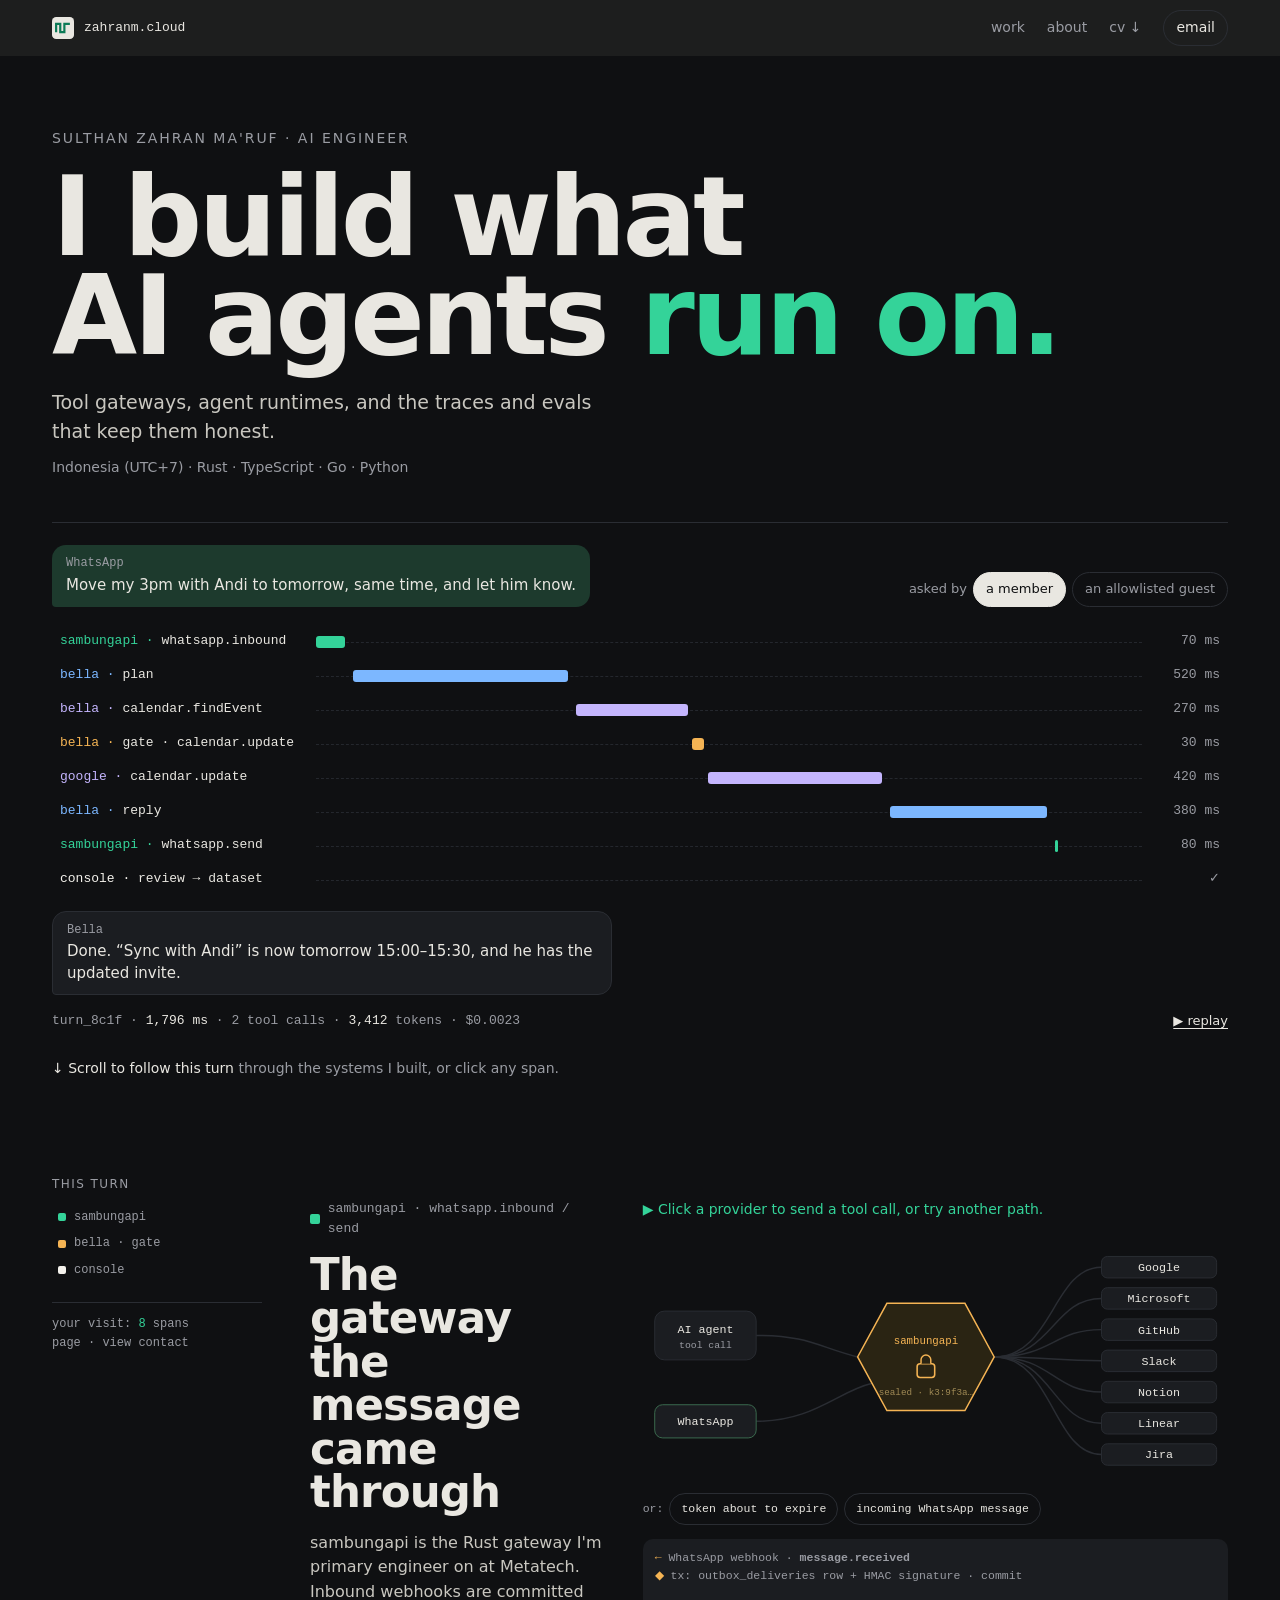
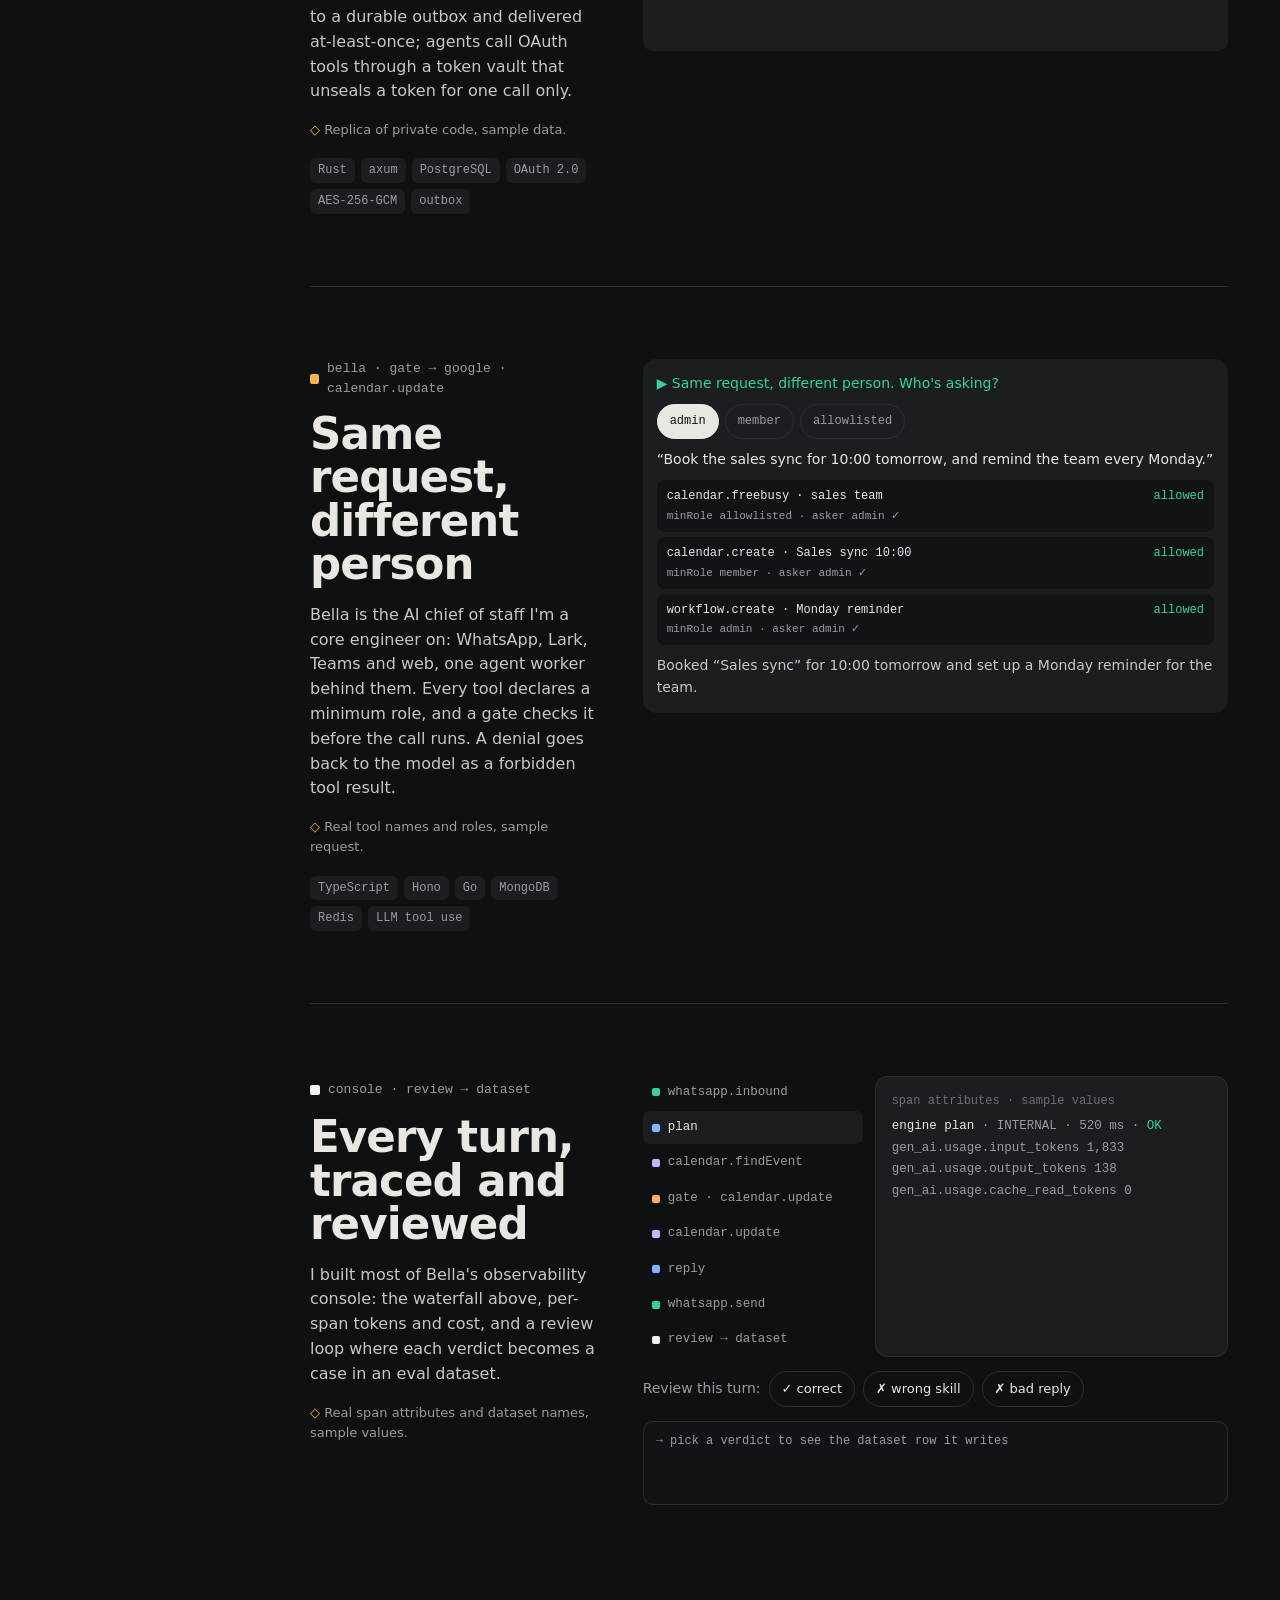
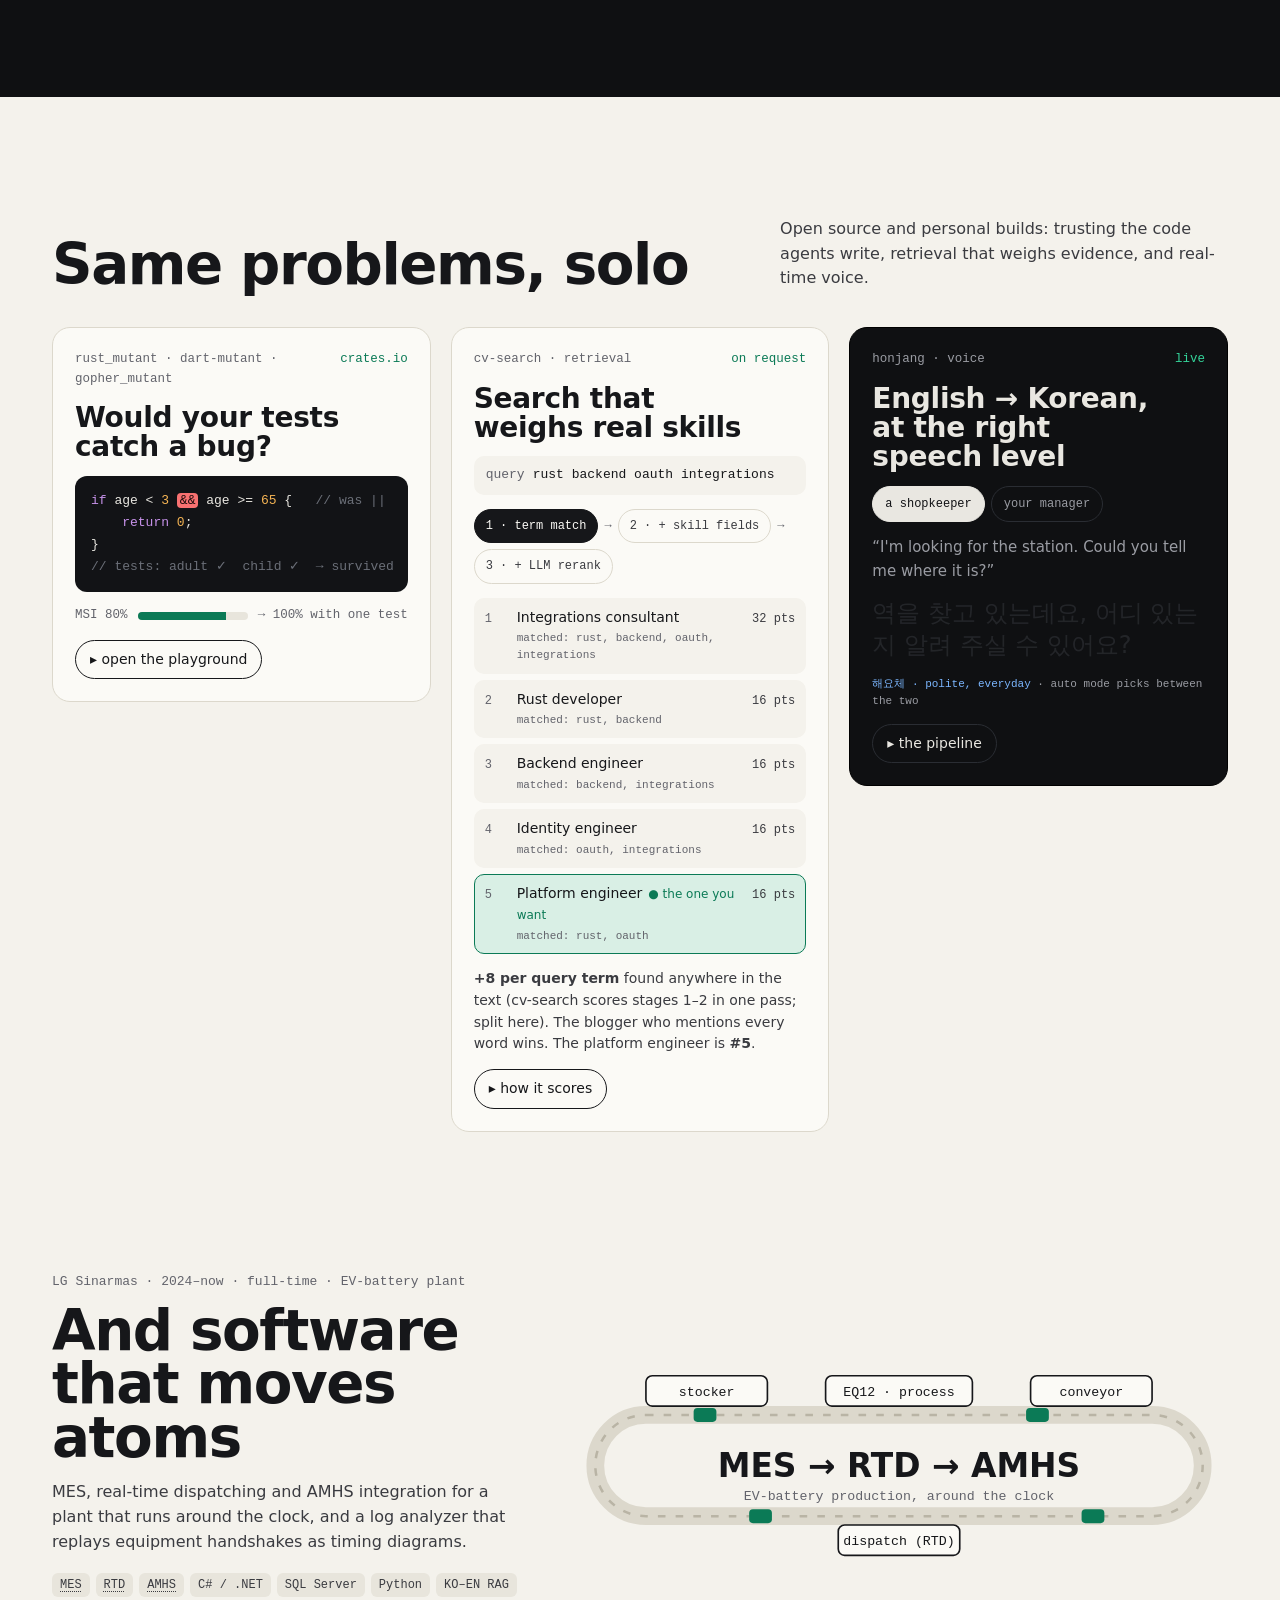
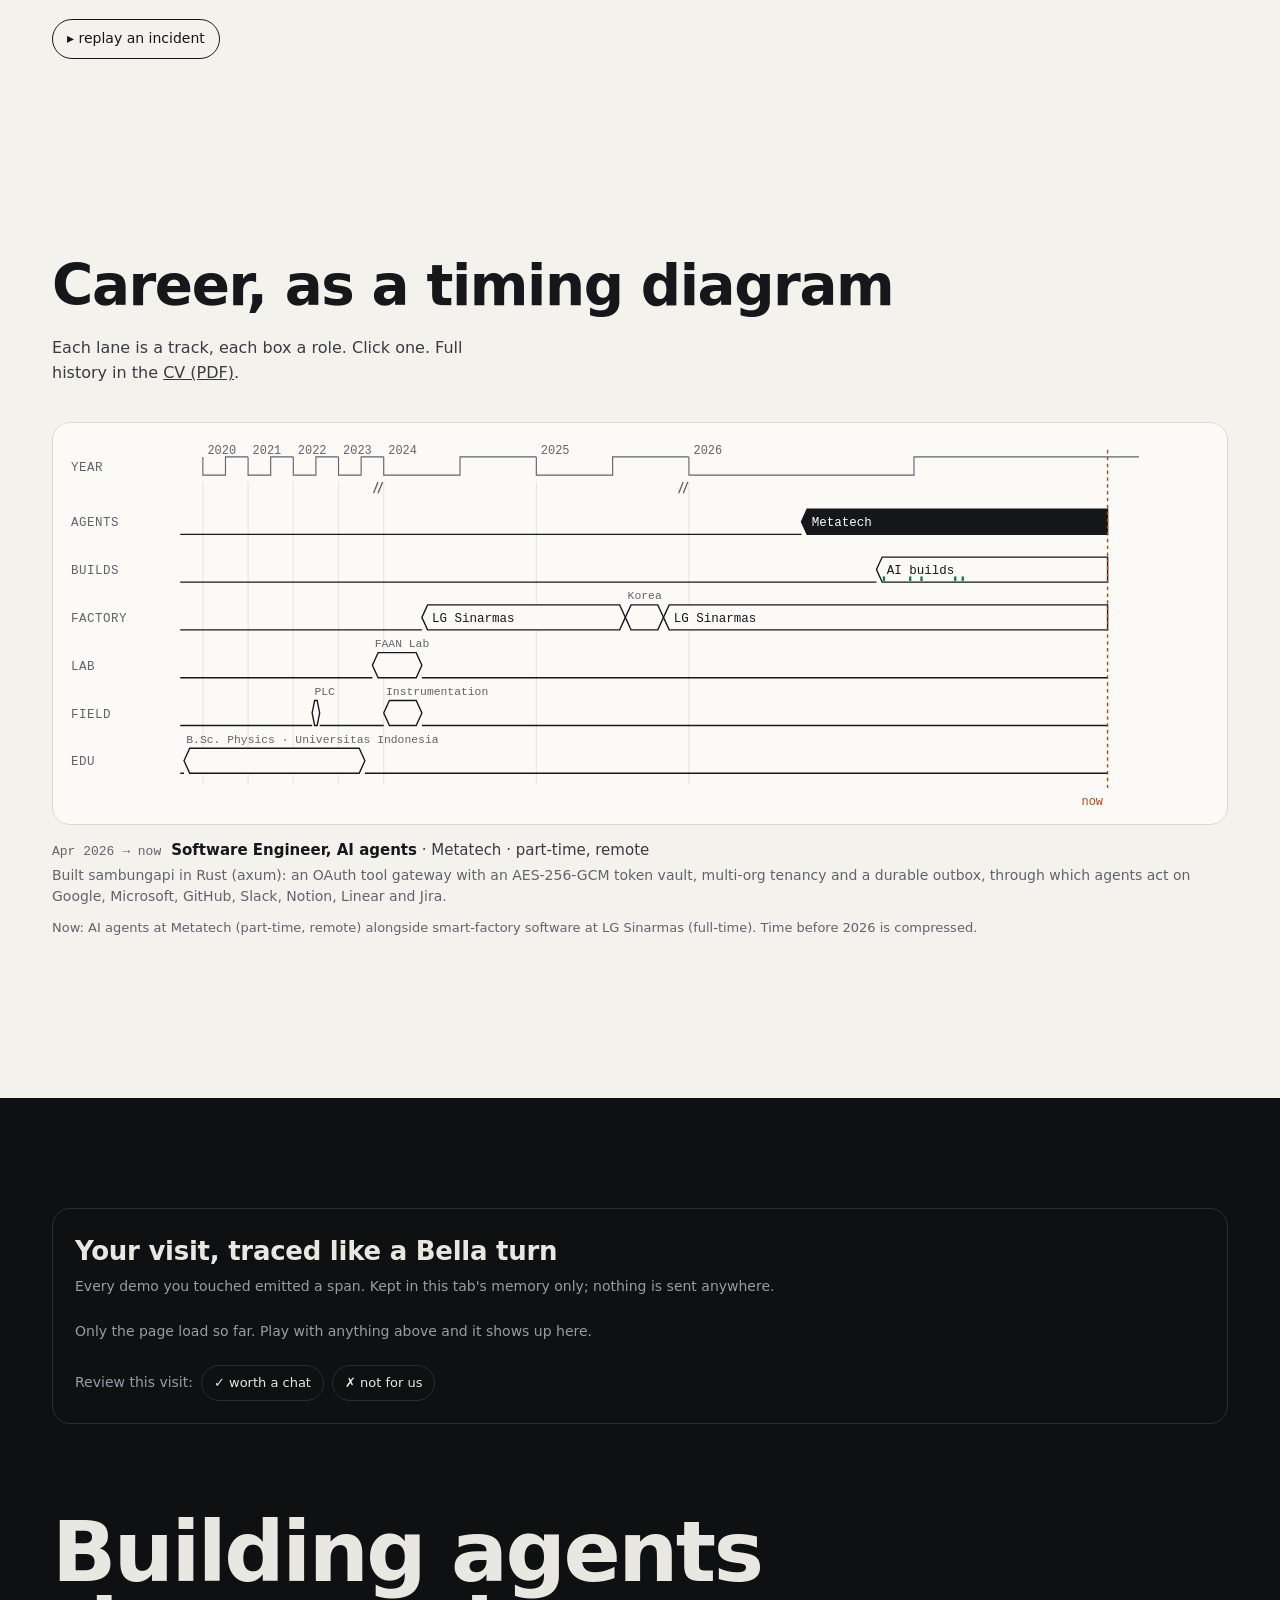
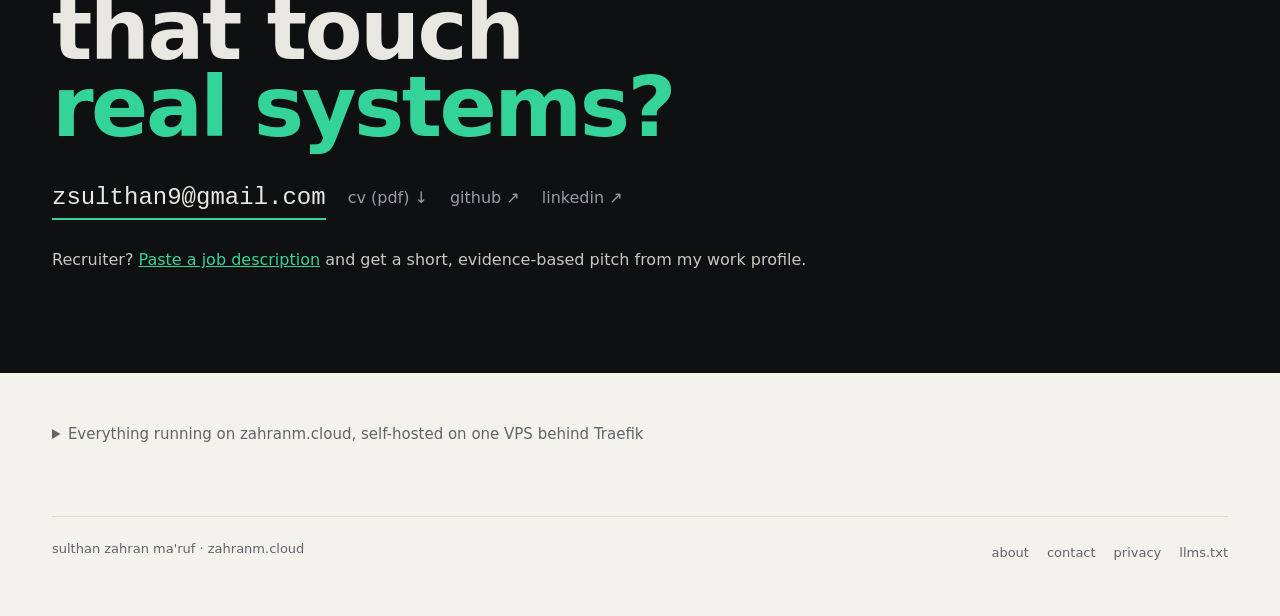
==== hub/index.html @ 92838984 "fix(hub): drop 'before agents' framing; new headline in share metadata The factory band read as a ca" ====
<!DOCTYPE html>
<html lang="en">
<head>
<meta charset="utf-8">
<meta name="viewport" content="width=device-width, initial-scale=1">
<title>Sulthan Zahran Ma'ruf, AI engineer</title>
<meta name="description" content="AI engineer in Indonesia building AI agents and the infrastructure they need in production: tool gateways, observability, and tests for agent-written code.">
<link rel="canonical" href="https://zahranm.cloud/">
<link rel="alternate" type="text/markdown" href="/index.md">
<meta property="og:title" content="Sulthan Zahran Ma'ruf, AI engineer">
<meta property="og:description" content="I build what AI agents run on: tool gateways, agent runtimes, and the traces and evals that keep them honest.">
<meta property="og:type" content="profile">
<meta property="og:image" content="https://zahranm.cloud/og.png">
<meta property="og:image:width" content="1200">
<meta property="og:image:height" content="630">
<meta property="og:image:alt" content="Sulthan Zahran Ma'ruf, AI engineer: I build what AI agents run on.">
<meta name="twitter:card" content="summary_large_image">
<meta name="theme-color" content="#f4f2ec">
<link rel="icon" href="data:image/svg+xml,<svg xmlns='http://www.w3.org/2000/svg' viewBox='0 0 16 16'><rect width='16' height='16' rx='3' fill='%2316171a'/><path d='M3 11V5h3v6h3V5h4' fill='none' stroke='%2334d399' stroke-width='1.6'/></svg>">
<link rel="preload" href="/fonts/ibm-plex-sans-latin-400-normal.woff2" as="font" type="font/woff2" crossorigin>
<link rel="preload" href="/fonts/ibm-plex-sans-condensed-latin-600-normal.woff2" as="font" type="font/woff2" crossorigin>
<link rel="preload" href="/fonts/ibm-plex-mono-latin-400-normal.woff2" as="font" type="font/woff2" crossorigin>
<script type="application/ld+json">
{
  "@context": "https://schema.org",
  "@graph": [
    {
      "@type": "Person",
      "@id": "https://zahranm.cloud/#person",
      "name": "Sulthan Zahran Ma'ruf",
      "url": "https://zahranm.cloud/",
      "jobTitle": "AI engineer",
      "description": "AI engineer building AI agents and the infrastructure they need in production: tool gateways, observability, and tests for agent-written code.",
      "email": "mailto:zsulthan9@gmail.com",
      "knowsAbout": ["AI agents", "LLM infrastructure", "LLM observability", "Tool use", "RAG", "Voice agents", "Mutation testing", "Rust", "Go", "TypeScript", "Python"],
      "alumniOf": {"@type": "CollegeOrUniversity", "name": "Universitas Indonesia"},
      "sameAs": [
        "https://github.com/SulthanZahran1",
        "https://www.linkedin.com/in/sulthan-zahran-ui"
      ],
      "worksFor": [
        {"@type": "Organization", "name": "LG Sinarmas Technology Solutions"},
        {"@type": "Organization", "name": "Metatech"}
      ]
    },
    {
      "@type": "Organization",
      "@id": "https://zahranm.cloud/#organization",
      "name": "Zahranm Cloud",
      "url": "https://zahranm.cloud/",
      "description": "Personal project hub for Sulthan Zahran Ma'ruf.",
      "contactPoint": {
        "@type": "ContactPoint",
        "contactType": "general inquiries",
        "email": "mailto:zsulthan9@gmail.com",
        "url": "https://zahranm.cloud/contact"
      },
      "address": {"@type": "PostalAddress", "addressCountry": "ID"}
    },
    {
      "@type": "WebSite",
      "@id": "https://zahranm.cloud/#website",
      "name": "Zahranm Cloud",
      "url": "https://zahranm.cloud/",
      "publisher": {"@id": "https://zahranm.cloud/#person"}
    }
  ]
}
</script>
<style>
@font-face { font-family: "Plex Sans"; src: url(/fonts/ibm-plex-sans-latin-400-normal.woff2) format("woff2"); font-weight: 400; font-display: swap; }
@font-face { font-family: "Plex Sans"; src: url(/fonts/ibm-plex-sans-latin-500-normal.woff2) format("woff2"); font-weight: 500; font-display: swap; }
@font-face { font-family: "Plex Sans"; src: url(/fonts/ibm-plex-sans-latin-600-normal.woff2) format("woff2"); font-weight: 600; font-display: swap; }
@font-face { font-family: "Plex Cond"; src: url(/fonts/ibm-plex-sans-condensed-latin-600-normal.woff2) format("woff2"); font-weight: 600; font-display: swap; }
@font-face { font-family: "Plex Mono"; src: url(/fonts/ibm-plex-mono-latin-400-normal.woff2) format("woff2"); font-weight: 400; font-display: swap; }
@font-face { font-family: "Plex Mono"; src: url(/fonts/ibm-plex-mono-latin-500-normal.woff2) format("woff2"); font-weight: 500; font-display: swap; }

:root {
  --bg: #f4f2ec; --paper: #fbfaf6; --ink: #16171a; --ink-2: #3a3b40; --muted: #62636b; --line: #dcd8cc; --line-2: #e8e5dc;
  --accent: #0b7a56; --accent-soft: #d9efe5; --signal: #b4480c;
  --night: #0f1012; --c-bg: #121316; --c-panel: #1b1d21; --c-line: #2a2d33; --c-text: #e9e7e1; --c-dim: #9a9ca3;
  --c-green: #34d399; --c-amber: #f5b454; --c-red: #f87171; --c-blue: #7cb7ff; --c-violet: #c4b5fd;
  /* one colour per service, everywhere */
  --s-gw: var(--c-green); --s-llm: var(--c-blue); --s-gate: var(--c-amber); --s-prov: var(--c-violet); --s-human: #f4f2ec; --s-fail: var(--c-red);
  --sans: "Plex Sans", ui-sans-serif, system-ui, -apple-system, "Segoe UI", sans-serif;
  --cond: "Plex Cond", "Plex Sans", ui-sans-serif, system-ui, sans-serif;
  --mono: "Plex Mono", ui-monospace, SFMono-Regular, Menlo, Consolas, monospace;
  --out: cubic-bezier(.16, 1, .3, 1); --inout: cubic-bezier(.65, 0, .35, 1);
  --gutter: 32px; --max: 1240px;
}
* { box-sizing: border-box; margin: 0; padding: 0; }
html { color-scheme: light; scroll-behavior: smooth; scroll-padding-top: 64px; }
body { background: var(--bg); color: var(--ink); font-family: var(--sans); font-size: 17px; line-height: 1.55; -webkit-font-smoothing: antialiased; }
a { color: inherit; }
button { font: inherit; color: inherit; background: none; border: 0; cursor: pointer; }
:focus-visible { outline: 2px solid var(--accent); outline-offset: 3px; border-radius: 3px; }
.dark :focus-visible { outline-color: var(--c-green); }
main { overflow-x: clip; }
.wrap { max-width: var(--max); margin: 0 auto; padding: 0 var(--gutter); }
.skip { position: absolute; left: -999px; top: 8px; background: var(--ink); color: var(--paper); padding: 6px 10px; z-index: 50; }
.skip:focus { left: 8px; }
.sr { position: absolute; width: 1px; height: 1px; overflow: hidden; clip: rect(0 0 0 0); white-space: nowrap; }
abbr[title] { text-decoration: underline dotted; text-underline-offset: 3px; cursor: help; }
.num { font-variant-numeric: tabular-nums; }
.dark { background: var(--night); color: var(--c-text); }

/* ── top bar ── */
.bar { position: sticky; top: 0; z-index: 30; background: rgba(15,16,18,.94); color: var(--c-text); backdrop-filter: blur(10px); -webkit-backdrop-filter: blur(10px); }
.bar .wrap { display: flex; align-items: center; justify-content: space-between; height: 56px; gap: 16px; }
.mark { display: inline-flex; align-items: center; gap: 10px; text-decoration: none; font-family: var(--mono); font-size: 13px; }
.bar nav { display: flex; align-items: center; gap: 22px; font-size: 14px; }
.bar nav a, .bar nav button { color: var(--c-dim); text-decoration: none; padding: 8px 0; transition: color .12s linear; }
.bar nav a:hover, .bar nav button:hover { color: var(--c-text); }
.bar .copy { color: var(--c-text); border: 1px solid var(--c-line); border-radius: 999px; padding: 6px 12px; }
.bar .copy:hover { border-color: var(--c-green); }
.progress { position: absolute; left: 0; bottom: 0; height: 2px; width: 0; background: var(--c-green); transition: background-color .3s; }

/* ── hero: one agent turn ── */
.hero { padding: 72px 0 56px; }
.eyebrow { font-size: 14px; letter-spacing: .14em; text-transform: uppercase; color: var(--c-dim); }
.hero h1 { font-family: var(--cond); font-weight: 600; font-size: clamp(46px, 8.6vw, 124px); line-height: .9; letter-spacing: -.035em; margin-top: 18px; text-wrap: balance; animation: rise .48s var(--out) both; }
.hero h1 em { font-style: normal; color: var(--c-green); }
@keyframes rise { from { opacity: 0; transform: translateY(8px); } }
.hero .sub { margin-top: 22px; font-size: 19px; color: #c9c7c0; max-width: 46ch; }
.hero .facts { margin-top: 10px; font-size: 14px; color: var(--c-dim); }
.turn { margin-top: 44px; border-top: 1px solid var(--c-line); padding-top: 22px; }
.turn-top { display: flex; justify-content: space-between; align-items: flex-end; gap: 16px; flex-wrap: wrap; }
.msg { max-width: 560px; padding: 10px 14px; border-radius: 14px; font-size: 15px; line-height: 1.45; }
.msg .ch { display: block; font-family: var(--mono); font-size: 12px; color: var(--c-dim); margin-bottom: 2px; }
.msg.in { background: #1d3a2d; border-bottom-left-radius: 4px; }
.msg.out { background: var(--c-panel); border: 1px solid var(--c-line); border-bottom-left-radius: 4px; margin-top: 14px; min-height: 66px; opacity: 0; transform: translateY(4px); transition: opacity .3s var(--out), transform .3s var(--out); }
.msg.out.on { opacity: 1; transform: none; }
.asker { display: flex; align-items: center; gap: 6px; font-size: 13px; color: var(--c-dim); }
.asker button { padding: 6px 12px; border-radius: 999px; border: 1px solid var(--c-line); color: var(--c-dim); font-size: 13px; transition: all .12s linear; }
.asker button:hover { color: var(--c-text); border-color: #5a5e67; }
.asker button[aria-pressed="true"] { background: var(--c-text); color: var(--night); border-color: var(--c-text); }
.wf { position: relative; margin-top: 18px; }
.wf-row { display: grid; grid-template-columns: 250px minmax(0, 1fr) 72px; gap: 14px; align-items: center; width: 100%; height: 34px; text-align: left; border-radius: 6px; transition: background .12s linear; }
.wf-row:hover, .wf-row.x { background: rgba(255,255,255,.04); }
.wf-row .lbl { font-family: var(--mono); font-size: 13px; color: var(--c-text); white-space: nowrap; overflow: hidden; text-overflow: ellipsis; padding-left: 8px; }
.wf-row .lbl i { font-style: normal; color: var(--c); }
.wf-row .tr { position: relative; height: 12px; }
.wf-row .tr::before { content: ""; position: absolute; left: 0; right: 0; top: 50%; border-top: 1px dashed #24272d; }
.wf-row .bar { position: absolute; top: 0; height: 12px; border-radius: 3px; background: var(--c); width: 0; }
.wf-row.mark .bar { border-radius: 50%; width: 12px !important; transform: scale(0); transition: transform .24s var(--out); }
.wf-row.mark.on .bar { transform: none; }
.wf-row .ms { font-family: var(--mono); font-size: 13px; color: var(--c-dim); text-align: right; padding-right: 8px; font-variant-numeric: tabular-nums; }
.wf-row.fail .lbl, .wf-row.fail .ms { color: var(--c-red); }
.wf-row.nr { opacity: .35; }
.wf-row.nr .ms::after { content: "not run"; }
.xh { position: absolute; top: 0; bottom: 0; width: 0; border-left: 1px solid rgba(233,231,225,.5); pointer-events: none; opacity: 0; transition: opacity .12s linear; }
.xh span { position: absolute; top: -22px; left: 6px; font-family: var(--mono); font-size: 12px; color: var(--c-text); white-space: nowrap; font-variant-numeric: tabular-nums; }
.xh.on { opacity: 1; }
.turn-foot { margin-top: 16px; display: flex; justify-content: space-between; gap: 12px; flex-wrap: wrap; font-size: 13px; color: var(--c-dim); }
.turn-foot .meta { font-family: var(--mono); font-variant-numeric: tabular-nums; }
.turn-foot .meta b { color: var(--c-text); font-weight: 400; }
.turn-foot button { color: var(--c-text); text-decoration: underline; text-underline-offset: 3px; }
.hint { margin-top: 26px; font-size: 14px; color: var(--c-dim); }
.hint b { color: var(--c-text); font-weight: 500; }

/* ── act I: the turn, span by span ── */
.act1 { padding: 40px 0 120px; }
.act1 .wrap { display: grid; grid-template-columns: 210px minmax(0, 1fr); gap: 48px; align-items: start; }
.minimap { position: sticky; top: 88px; font-family: var(--mono); font-size: 12px; color: var(--c-dim); }
.minimap .mm-h { font-family: var(--sans); font-size: 12px; letter-spacing: .12em; text-transform: uppercase; margin-bottom: 10px; }
.minimap button { display: grid; grid-template-columns: 8px 1fr; gap: 8px; align-items: center; width: 100%; text-align: left; padding: 4px 6px; border-radius: 5px; color: var(--c-dim); transition: color .12s linear, background .12s linear; }
.minimap button i { width: 8px; height: 8px; border-radius: 2px; background: var(--c); opacity: .5; }
.minimap button.on { color: var(--c-text); background: rgba(255,255,255,.05); }
.minimap button.on i { opacity: 1; }
.minimap .mm-visit { margin-top: 18px; padding-top: 12px; border-top: 1px solid var(--c-line); line-height: 1.6; }
.minimap .mm-visit b { color: var(--c-green); font-weight: 400; }
.chap { padding: 72px 0; border-top: 1px solid var(--c-line); display: grid; grid-template-columns: minmax(0, 4fr) minmax(0, 8fr); gap: 40px; }
.chap:first-child { border-top: 0; padding-top: 24px; }
.span-tag { display: inline-flex; align-items: center; gap: 8px; font-family: var(--mono); font-size: 13px; color: var(--c-dim); }
.span-tag i { width: 10px; height: 10px; border-radius: 2px; background: var(--c); }
.chap h2 { font-family: var(--cond); font-weight: 600; font-size: clamp(30px, 3.4vw, 46px); line-height: 1; letter-spacing: -.02em; margin-top: 14px; text-wrap: balance; }
.chap .cap { margin-top: 16px; color: #c9c7c0; font-size: 16px; }
.chap .cap + .cap { margin-top: 10px; }
.replica { margin-top: 16px; font-size: 13px; color: var(--c-dim); }
.replica::before { content: "◇ "; color: var(--c-amber); }
.chips { display: flex; flex-wrap: wrap; gap: 6px; list-style: none; margin-top: 18px; }
.chips li { font-family: var(--mono); font-size: 12px; padding: 3px 8px; border-radius: 6px; background: var(--line-2); color: var(--ink-2); }
.dark .chips li { background: var(--c-panel); color: var(--c-dim); }
.demo { display: grid; gap: 14px; align-content: start; min-width: 0; }
.tlinks { display: flex; flex-wrap: wrap; gap: 6px 18px; font-size: 14px; margin-top: 14px; }
.tlinks a { color: var(--accent); text-decoration: none; padding: 4px 0; }
.dark .tlinks a { color: var(--c-green); }
.tlinks a:hover { text-decoration: underline; text-underline-offset: 4px; }
.try { font-size: 14px; color: var(--accent); }
.dark .try { color: var(--c-green); }
/* console chapter */
.insp { display: grid; grid-template-columns: 220px minmax(0, 1fr); gap: 12px; }
.insp-list { display: grid; gap: 2px; align-content: start; }
.insp-list button { display: grid; grid-template-columns: 8px 1fr; gap: 8px; align-items: center; text-align: left; padding: 7px 9px; border-radius: 7px; font-family: var(--mono); font-size: 12.5px; color: var(--c-dim); transition: background .12s linear, color .12s linear; }
.insp-list button i { width: 8px; height: 8px; border-radius: 2px; background: var(--c); }
.insp-list button:hover { color: var(--c-text); }
.insp-list button[aria-pressed="true"] { background: var(--c-panel); color: var(--c-text); }
.insp-body { background: var(--c-panel); border: 1px solid var(--c-line); border-radius: 12px; padding: 14px 16px; font-family: var(--mono); font-size: 12.5px; line-height: 1.75; color: var(--c-dim); min-height: 188px; }
.insp-body b { color: var(--c-text); font-weight: 500; } .insp-body .ok { color: var(--c-green); } .insp-body .bad { color: var(--c-red); } .insp-body .key { color: var(--c-amber); }
.insp-body .cap2 { display: block; color: #6b6f78; font-size: 12px; margin-bottom: 4px; }
.review { display: flex; flex-wrap: wrap; gap: 8px; align-items: center; font-size: 14px; color: var(--c-dim); }
.review button { padding: 7px 12px; border-radius: 999px; border: 1px solid var(--c-line); color: var(--c-text); font-size: 13px; transition: border-color .12s linear, color .12s linear; }
.review button:hover:not([disabled]) { border-color: var(--c-green); color: var(--c-green); }
.review button[disabled] { opacity: .4; cursor: default; }
.ds-row { margin: 0; background: var(--c-bg); border: 1px solid var(--c-line); border-radius: 10px; padding: 10px 12px; font-family: var(--mono); font-size: 12px; line-height: 1.6; color: var(--c-dim); white-space: pre-wrap; word-break: break-word; min-height: 84px; }
.ds-row:empty { display: none; }
.ds-row b { color: var(--c-text); font-weight: 400; } .ds-row .ok { color: var(--c-green); } .ds-row .bad { color: var(--c-red); }

/* ── act II: same problems, solo ── */
.solo { padding: 120px 0 40px; }
.sec-h { display: flex; justify-content: space-between; align-items: end; gap: 24px; flex-wrap: wrap; margin-bottom: 36px; }
.sec-h h2 { font-family: var(--cond); font-weight: 600; font-size: clamp(34px, 4.4vw, 60px); line-height: .95; letter-spacing: -.025em; text-wrap: balance; }
.sec-h p { color: var(--ink-2); max-width: 44ch; font-size: 16px; }
.peeks { display: grid; grid-template-columns: repeat(3, minmax(0, 1fr)); gap: 20px; align-items: start; }
.peek { background: var(--paper); border: 1px solid var(--line); border-radius: 18px; padding: 22px; display: grid; gap: 14px; min-width: 0; transition: box-shadow .2s var(--out); }
.peek:hover { box-shadow: 0 10px 30px -18px rgba(22,23,26,.35); }
.peek.dark { background: var(--night); color: var(--c-text); border-color: #000; }
.peek .pk-tag { display: flex; justify-content: space-between; gap: 10px; font-family: var(--mono); font-size: 12.5px; color: var(--muted); }
.peek.dark .pk-tag { color: var(--c-dim); }
.peek .pk-tag .st { color: var(--accent); }
.peek.dark .pk-tag .st { color: var(--c-green); }
.peek h3 { font-family: var(--cond); font-weight: 600; font-size: 28px; line-height: 1.05; letter-spacing: -.01em; text-wrap: balance; }
.peek .more { display: none; }
.peek.open { grid-column: 1 / -1; }
.peek.open .more { display: grid; gap: 14px; }
.peek.open .pv-only { display: none; }
.expand { justify-self: start; font-size: 14px; padding: 8px 14px; border-radius: 999px; border: 1px solid var(--ink); transition: background .12s linear, color .12s linear; }
.expand:hover { background: var(--ink); color: var(--paper); }
.peek.dark .expand { border-color: var(--c-line); color: var(--c-text); }
.peek.dark .expand:hover { background: var(--c-text); color: var(--night); }
.mini { background: var(--c-bg); color: var(--c-text); border-radius: 12px; padding: 14px 16px; font-family: var(--mono); font-size: 13px; line-height: 1.7; white-space: pre; overflow-x: auto; }
.mini .bad { background: var(--c-red); color: #1b0b0b; border-radius: 4px; padding: 0 3px; }
.mini .cm { color: #6b6f78; } .mini .kw { color: #c792ea; } .mini .ty { color: var(--c-amber); } .mini .ok { color: var(--c-green); }
.pk-meter { display: flex; align-items: center; gap: 10px; font-family: var(--mono); font-size: 12.5px; color: var(--muted); }
.pk-meter .m { flex: 1; height: 8px; border-radius: 99px; background: var(--line-2); overflow: hidden; }
.pk-meter .m i { display: block; height: 100%; width: 80%; background: var(--accent); }

/* ── act III: atoms ── */
.atoms { padding: 100px 0; }
.atoms .grid { display: grid; grid-template-columns: minmax(0, 5fr) minmax(0, 7fr); gap: 48px; align-items: center; }
.atoms h2 { font-family: var(--cond); font-weight: 600; font-size: clamp(34px, 4.4vw, 60px); line-height: .95; letter-spacing: -.025em; text-wrap: balance; margin-top: 12px; }
.atoms .tag { font-family: var(--mono); font-size: 13px; color: var(--muted); }
.atoms p.cap { margin-top: 16px; color: var(--ink-2); font-size: 16px; }
.atoms .lta-wrap { margin-top: 36px; display: none; }
.atoms.open .lta-wrap { display: block; }
.atoms .expand { margin-top: 22px; }

/* ── career ── */
.career { padding: 100px 0 40px; }
.td-scroll { overflow-x: auto; -webkit-overflow-scrolling: touch; scroll-snap-type: x proximity; background: var(--paper); border: 1px solid var(--line); border-radius: 18px; padding: 18px 18px 8px; }
.td-scroll svg { min-width: 760px; }
.readout { margin-top: 14px; font-size: 15px; color: var(--ink-2); min-height: 52px; }
.readout b { font-weight: 600; color: var(--ink); }
.readout .ro-when { font-family: var(--mono); font-size: 13px; color: var(--muted); margin-right: 10px; }
.readout .ro-line { display: block; color: var(--muted); font-size: 14px; margin-top: 2px; }
.td-hint { margin-top: 10px; font-size: 13px; color: var(--muted); }
.js #roles { display: none; }
.no-js .td-scroll { display: none; }
.role { margin-top: 12px; } .role h3 { font-size: 18px; } .role .when, .role .org { display: block; font-size: 14px; color: var(--muted); }

/* ── contact + your visit ── */
.contact { margin-top: 120px; padding: 110px 0 100px; }
.visit { border: 1px solid var(--c-line); border-radius: 18px; padding: 22px; }
.visit h3 { font-family: var(--cond); font-weight: 600; font-size: 26px; letter-spacing: -.01em; }
.visit .vsub { font-size: 14px; color: var(--c-dim); margin-top: 4px; }
.vt { margin-top: 16px; display: grid; gap: 2px; }
.vt .wf-row { height: 26px; grid-template-columns: 250px minmax(0, 1fr) 72px; cursor: default; }
.vt .wf-row .lbl, .vt .wf-row .ms { font-size: 12px; }
.vt-empty { font-size: 14px; color: var(--c-dim); padding: 8px 0; }
.contact h2 { font-family: var(--cond); font-weight: 600; font-size: clamp(42px, 6.6vw, 92px); line-height: .92; letter-spacing: -.03em; max-width: 14ch; margin-top: 90px; text-wrap: balance; }
.contact h2 em { font-style: normal; color: var(--c-green); }
.cta { margin-top: 30px; display: flex; flex-wrap: wrap; gap: 10px 22px; align-items: center; font-size: 16px; }
.cta .copybig { font-family: var(--mono); font-size: clamp(17px, 2.2vw, 24px); color: var(--c-text); border-bottom: 2px solid var(--c-green); padding: 2px 0; transition: color .12s linear; }
.cta .copybig:hover { color: var(--c-green); }
.cta a { color: var(--c-dim); text-decoration: none; padding: 6px 0; transition: color .12s linear; }
.cta a:hover { color: var(--c-text); }
.recruit { margin-top: 28px; font-size: 16px; color: #c9c7c0; }
.recruit a { color: var(--c-green); }

/* ── index, blog, footer ── */
.idx { padding: 40px 0 0; }
.idx details summary { cursor: pointer; font-size: 15px; color: var(--muted); padding: 10px 0; }
.idx details summary:hover { color: var(--ink); }
.idx-table { list-style: none; border-top: 1px solid var(--ink); margin-top: 8px; }
.idx-table li { display: grid; grid-template-columns: 150px 1fr 110px 60px; gap: 16px; align-items: baseline; padding: 12px 0; border-bottom: 1px solid var(--line); }
.idx-table .nm { font-family: var(--mono); font-size: 14px; font-weight: 500; text-decoration: none; }
.idx-table .nm:hover { color: var(--accent); text-decoration: underline; text-underline-offset: 4px; }
.idx-table .ds { color: var(--ink-2); font-size: 15px; }
.idx-table .status { font-family: var(--mono); font-size: 12px; color: var(--muted); white-space: nowrap; }
.idx-table li > a:last-child { font-size: 13px; color: var(--muted); text-align: right; text-decoration: none; }
.idx-table li > a:last-child:hover { color: var(--accent); text-decoration: underline; }
.idx .more { margin-top: 10px; }
.idx .more summary { font-size: 14px; }
.idx .more .idx-table { border-top-color: var(--line); }
.status::before { content: ""; display: inline-block; width: 7px; height: 7px; border-radius: 50%; margin-right: 7px; background: var(--line); }
.status.live::before { background: var(--accent); box-shadow: 0 0 0 3px var(--accent-soft); }
.status.gated::before { background: #c9a227; }
#teaser { display: none; padding-top: 40px; }
#teaser.show { display: block; }
.minihead { font-size: 13px; letter-spacing: .12em; text-transform: uppercase; color: var(--muted); padding-bottom: 12px; border-bottom: 1px solid var(--line); font-weight: 400; }
.posts { list-style: none; }
.posts a { display: block; padding: 12px 0; border-bottom: 1px solid var(--line-2); text-decoration: none; }
.posts a:hover { color: var(--accent); }
footer { margin-top: 60px; padding: 22px 0 48px; border-top: 1px solid var(--line); color: var(--muted); font-size: 13px; display: flex; justify-content: space-between; gap: 12px; flex-wrap: wrap; }
.footer-links { display: flex; flex-wrap: wrap; gap: 18px; }
.footer-links a { color: var(--muted); text-decoration: none; padding: 4px 0; }
.footer-links a:hover { color: var(--accent); }

/* ── demo modules (lifted from the previous page) ── */
/* gateway diagram */
.gw svg { width: 100%; height: auto; display: block; }
.gw .wire { fill: none; stroke: var(--c-line); stroke-width: 1.5; }
.gw .wire.hot { stroke: var(--c-amber); }
.gw .node rect, .gw .node circle { fill: var(--c-panel); stroke: var(--c-line); }
.gw .node text { fill: var(--c-text); font-family: var(--mono); font-size: 12px; }
.gw .prov { cursor: pointer; }
.gw .prov:hover rect, .gw .prov.hot rect { stroke: var(--c-green); }
.gw .prov:focus { outline: none; }
.gw .prov:focus-visible rect { stroke: var(--c-green); stroke-width: 2; }
.gw .hub path { fill: #2a2413; stroke: var(--c-amber); stroke-width: 1.5; }
.gw .hub text { fill: var(--c-amber); font-family: var(--mono); font-size: 11px; }
.gw .hub text.tok { font-size: 9.5px; fill: #a08a55; }
.gw .hub text.tok.open { fill: var(--c-green); }
.gw .packet { fill: var(--c-green); filter: drop-shadow(0 0 6px var(--c-green)); }
.gw .lock { fill: none; stroke: var(--c-amber); stroke-width: 1.6; transition: stroke .2s; }
.gw .lock.open { stroke: var(--c-green); }
.gw-log { font-family: var(--mono); font-size: 11.5px; color: var(--c-dim); background: var(--c-panel); border-radius: 10px; padding: 10px 12px; min-height: 104px; line-height: 1.6; }
.gw-log .bad { color: var(--c-red); }
.gw-act { display: flex; flex-wrap: wrap; align-items: center; gap: 6px; font-family: var(--mono); font-size: 11.5px; color: var(--c-dim); }
.gw-act button { padding: 6px 11px; border-radius: 999px; border: 1px solid var(--c-line); color: var(--c-text); font-size: 11.5px; font-family: var(--mono); }
.gw-act button:hover { border-color: var(--c-green); color: var(--c-green); }
.gw .wa rect { stroke: #3b6b4f; }
.gw .packet.bad { fill: var(--c-red); filter: drop-shadow(0 0 6px var(--c-red)); }
.gw-log .ok { color: var(--c-green); } .gw-log .key { color: var(--c-amber); }

/* mutation playground */
.mut { display: grid; grid-template-columns: minmax(0, 1.05fr) minmax(0, .95fr); gap: 14px; }
.code { background: var(--c-bg); color: var(--c-text); border-radius: 12px; padding: 14px 16px; font-family: var(--mono); font-size: 13px; line-height: 1.7; overflow-x: auto; white-space: pre; }
.code .kw { color: #c792ea; } .code .fn { color: var(--c-blue); } .code .ty { color: var(--c-amber); } .code .cm { color: #6b6f78; }
.code .mt { border-radius: 4px; padding: 1px 2px; transition: background .2s, color .2s; }
.code .mt.mutated { background: var(--c-red); color: #1b0b0b; }
.code .mt.equiv { background: var(--c-amber); color: #1b1405; }
.code .added { background: rgba(52,211,153,.12); display: inline-block; width: 100%; animation: fadein .4s; }
@keyframes fadein { from { opacity: 0; } }
.code .tb { font-size: 11px; padding: 1px 6px; border-radius: 4px; }
.code .tb.pass { color: var(--c-green); background: rgba(52,211,153,.12); }
.code .tb.fail { color: #1b0b0b; background: var(--c-red); }
.m-rec { background: var(--c-bg); color: var(--c-dim); border-radius: 10px; padding: 10px 12px; font-family: var(--mono); font-size: 11px; line-height: 1.55; white-space: pre; overflow-x: auto; height: 172px; margin: 0; }
.m-rec .k { color: #8e939c; } .m-rec .v { color: var(--c-text); } .m-rec .s-killed { color: var(--c-green); } .m-rec .s-survived { color: var(--c-red); } .m-rec .s-equivalent { color: var(--c-amber); }
.m-cap { font-family: var(--mono); font-size: 11px; color: var(--muted); margin-bottom: -6px; }
.m-note { font-family: var(--mono); font-size: 11px; color: var(--muted); }
.mutants button.equivalent .st { color: #a16207; }
.verdict .ir { display: block; margin-top: 8px; background: var(--c-bg); color: var(--c-dim); border-radius: 8px; padding: 8px 10px; font-family: var(--mono); font-size: 11.5px; line-height: 1.6; white-space: pre; overflow-x: auto; }
.verdict .ir b { color: var(--c-text); font-weight: 400; }
.mutants { display: grid; grid-template-columns: repeat(2, minmax(0, 1fr)); gap: 8px; }
.mutants button { text-align: left; border: 1px solid var(--line); border-radius: 10px; padding: 9px 10px; font-family: var(--mono); font-size: 12px; background: var(--paper); transition: border-color .15s; }
.mutants button:hover { border-color: var(--ink); }
.mutants button[aria-pressed="true"] { border-color: var(--ink); box-shadow: inset 0 0 0 1px var(--ink); }
.mutants button .st { display: block; margin-top: 3px; font-size: 11px; color: var(--muted); }
.mutants button.killed .st { color: var(--accent); } .mutants button.survived .st { color: #b91c1c; }
.mut-ctl { display: flex; flex-wrap: wrap; gap: 8px; align-items: center; }
.mut-ctl button { font-family: var(--mono); font-size: 12.5px; padding: 9px 13px; border-radius: 999px; border: 1px solid var(--ink); }
.mut-ctl button.primary { background: var(--ink); color: var(--paper); }
.mut-ctl button[disabled] { opacity: .4; cursor: default; }
.score { display: flex; align-items: center; gap: 10px; font-family: var(--mono); font-size: 12px; color: var(--muted); }
.meter { flex: 1; height: 8px; border-radius: 99px; background: var(--line-2); overflow: hidden; min-width: 80px; }
.meter i { display: block; height: 100%; width: 0; background: var(--accent); transition: width .5s cubic-bezier(.2,.8,.2,1); }
.verdict { font-size: 14px; min-height: 64px; color: var(--ink-2); }
.verdict b { font-weight: 600; }

/* honjang */
.listeners { display: flex; flex-wrap: wrap; gap: 6px; }
.listeners button { padding: 8px 12px; border-radius: 999px; border: 1px solid var(--c-line); color: var(--c-dim); font-family: var(--mono); font-size: 12px; }
.listeners button[aria-pressed="true"] { background: var(--c-text); color: var(--c-bg); border-color: var(--c-text); }
.hj-say { font-family: var(--sans); font-size: 15px; color: var(--c-dim); }
.hj-ko { font-size: 24px; line-height: 1.35; font-family: "Apple SD Gothic Neo", "Noto Sans KR", "Malgun Gothic", var(--sans); }
.hj-ko .ck { transition: color .3s, background .3s; border-radius: 4px; color: #4a4d55; }
.hj-ko .ck.on { color: var(--c-text); }
.hj-ko .ck.end.on { color: var(--c-text); text-decoration-color: var(--c-blue); text-decoration: underline; text-decoration-thickness: 2px; text-underline-offset: 6px; }
.hj-ko .ck.speaking { background: rgba(52,211,153,.18); color: var(--c-green); }
.hj-level { font-family: var(--mono); font-size: 11px; color: var(--c-blue); }
.hj-level small { color: var(--c-dim); font-size: 11px; }
.hj-ko .ck { opacity: .35; } .hj-ko .ck.on, .hj-ko .ck.speaking { opacity: 1; }
.lanes { display: grid; gap: 6px; font-family: var(--mono); font-size: 11px; color: var(--c-dim); }
.lane { display: grid; grid-template-columns: 48px 1fr; gap: 8px; align-items: center; }
.lane .tr { position: relative; height: 12px; background: var(--c-panel); border-radius: 4px; overflow: hidden; }
.lane .seg { position: absolute; top: 0; bottom: 0; border-radius: 4px; width: 0; }
.lane .seg.you { background: #6b6f78; } .lane .seg.sil { background: repeating-linear-gradient(90deg, rgba(245,180,84,.55) 0 4px, transparent 4px 7px); } .lane .seg.llm { background: var(--c-blue); } .lane .seg.tts { background: var(--c-green); } .lane .seg.tts2 { background: #2aa87b; }
.lanes { position: relative; }
.lanes .vline { position: absolute; top: 0; height: 76px; left: calc(56px + (100% - 56px) * .72); width: 0; border-left: 1px dashed var(--c-amber); opacity: 0; transition: opacity .3s; }
.lanes .vline.on { opacity: 1; }
.lanes .axis { display: grid; grid-template-columns: 48px 1fr; gap: 8px; }
.lanes .axis span:last-child { position: relative; display: block; height: 14px; color: #6b6f78; }
.lanes .axis i { font-style: normal; position: absolute; transform: translateX(-50%); white-space: nowrap; }
.lanes .axis i:nth-child(1) { left: 35%; } .lanes .axis i:nth-child(2) { left: 72%; color: var(--c-amber); }
.lanes .mark300 { margin-left: 56px; padding-bottom: 4px; }
.lanes .mark300 span { display: block; color: var(--c-amber); opacity: 0; transition: opacity .3s; line-height: 1.5; }
.lanes .mark300 span.on { opacity: 1; }
.play { align-self: start; font-family: var(--mono); font-size: 12.5px; padding: 8px 13px; border-radius: 999px; border: 1px solid var(--c-line); color: var(--c-text); }
.play:hover { border-color: var(--c-green); color: var(--c-green); }

/* factory line */
.line svg { width: 100%; height: auto; display: block; }
.line .track { fill: none; stroke: var(--line); stroke-width: 14; stroke-linecap: round; stroke-linejoin: round; }
.line .belt { fill: none; stroke: #b9b4a5; stroke-width: 2; stroke-dasharray: 6 8; animation: belt 1.2s linear infinite; }
@keyframes belt { to { stroke-dashoffset: -28; } }
.line .st rect { fill: var(--paper); stroke: var(--ink); stroke-width: 1.3; }
.line .st text { font-family: var(--mono); font-size: 10.5px; fill: var(--ink); }
.line .st rect { transition: fill .3s, stroke .3s; }
.line .st.alarm rect { fill: #fbe6d6; stroke: var(--signal); stroke-width: 2; }
.line .st.alarm text { fill: var(--signal); font-weight: 500; }
.line.halt .belt { animation-play-state: paused; }
.line-grid { display: grid; grid-template-columns: minmax(0, 5fr) minmax(0, 7fr); gap: 26px; align-items: start; }
.line-grid > div { display: flex; flex-direction: column; gap: 16px; min-width: 0; }
.lta { display: grid; gap: 10px; }
.lta-grid { display: grid; grid-template-columns: minmax(0, 1fr) minmax(0, 1.1fr); gap: 10px; align-items: stretch; }
.lta-log { background: var(--c-bg); color: #6f737b; border-radius: 10px; padding: 10px; font-family: var(--mono); font-size: 10.5px; line-height: 1.75; overflow-x: auto; white-space: pre; margin: 0; }
.lta-log .on { color: var(--c-text); }
.lta-log .bad { color: var(--c-amber); }
.lta-svg { width: 100%; height: auto; background: var(--paper); border: 1px solid var(--line); border-radius: 10px; }
.lta-svg .lbl { font-family: var(--mono); font-size: 9.5px; fill: var(--muted); }
.lta-svg .ghost { fill: none; stroke: var(--line); stroke-width: 1.3; }
.lta-svg .sig { fill: none; stroke: var(--ink); stroke-width: 1.3; }
.lta-svg .stuck { fill: rgba(245,180,84,.3); stroke: var(--signal); stroke-width: 1; }
.lta-svg .brk { stroke: var(--muted); stroke-width: 1; }
.lta-ctl { display: flex; flex-wrap: wrap; align-items: center; gap: 10px; }
.play2 { font-family: var(--mono); font-size: 12.5px; padding: 8px 13px; border-radius: 999px; border: 1px solid var(--ink); background: var(--ink); color: var(--paper); }
.lta-out { font-family: var(--mono); font-size: 12px; color: var(--signal); }
.line .agv { fill: var(--accent); }
.line .fx-big { font-family: var(--cond); font-weight: 600; font-size: 26px; fill: var(--ink); }
.line .fx-small { font-family: var(--mono); font-size: 10.5px; fill: var(--muted); }
.line .agv.b { fill: var(--accent); }

/* retrieval */
.rag-q { font-family: var(--mono); font-size: 13px; background: var(--bg); border-radius: 10px; padding: 9px 12px; }
.rag-q span { color: var(--muted); margin-right: 8px; }
.rag-pick { display: flex; flex-wrap: wrap; align-items: center; gap: 6px; font-family: var(--mono); font-size: 12px; color: var(--muted); }
.rag-pick button { padding: 7px 11px; border-radius: 999px; border: 1px solid var(--line); color: var(--ink-2); transition: all .15s; }
.rag-pick button:hover { border-color: var(--ink); }
.rag-pick button.done { border-color: var(--ink); }
.rag-pick button[aria-pressed="true"] { background: var(--ink); color: var(--paper); border-color: var(--ink); }
.rag-list { list-style: none; display: grid; gap: 6px; }
.rag-list li { display: grid; grid-template-columns: 22px minmax(0, 1fr) auto; gap: 2px 10px; align-items: baseline; padding: 8px 10px; border-radius: 10px; background: var(--bg); border: 1px solid transparent; }
.rag-list li.want { border-color: var(--accent); background: var(--accent-soft); }
.rag-list .rk { font-family: var(--mono); font-size: 12px; color: var(--muted); }
.rag-list .nm { font-size: 14px; font-weight: 500; }
.rag-list .nm i { font-style: normal; color: var(--accent); margin-left: 6px; font-size: 12px; }
.rag-list .sc { font-family: var(--mono); font-size: 12px; color: var(--ink-2); text-align: right; }
.rag-list small { grid-column: 2 / -1; font-family: var(--mono); font-size: 11px; color: var(--muted); }
.rag-note { font-size: 14px; color: var(--ink-2); min-height: 42px; }
.rag-note code { font-family: var(--mono); font-size: 12.5px; background: var(--bg); padding: 1px 5px; border-radius: 4px; }

/* bella tile */
.perm { display: grid; gap: 10px; background: var(--c-panel); border-radius: 14px; padding: 14px; }
.roles-pick { display: flex; gap: 6px; }
.roles-pick button { padding: 7px 12px; border-radius: 999px; border: 1px solid var(--c-line); color: var(--c-dim); font-family: var(--mono); font-size: 12px; }
.roles-pick button[aria-pressed="true"] { background: var(--c-text); color: var(--c-bg); border-color: var(--c-text); }
.perm-ask { font-size: 14px; color: var(--c-text); }
.perm-steps { list-style: none; display: grid; gap: 5px; font-family: var(--mono); font-size: 12px; }
.perm-steps li { display: grid; grid-template-columns: 1fr auto; gap: 2px 10px; padding: 7px 10px; border-radius: 8px; background: var(--c-bg); opacity: 0; transform: translateY(3px); transition: opacity .25s, transform .25s; }
.perm-steps li.on { opacity: 1; transform: none; }
.perm-steps .ok { color: var(--c-green); } .perm-steps .no { color: var(--c-red); }
.perm-steps small { grid-column: 1 / -1; font-size: 11px; color: var(--c-dim); }
.perm-steps li.x small { color: #d99a9a; }
.perm-reply { font-size: 14px; color: #c9c7c0; min-height: 42px; }
.perm-res { margin: 0; background: var(--c-bg); border-radius: 8px; padding: 8px 10px; font-family: var(--mono); font-size: 10.5px; line-height: 1.55; color: var(--c-dim); white-space: pre-wrap; word-break: break-word; }
.perm-res b { color: var(--c-red); font-weight: 400; }
.perm-res:empty { display: none; }

#timeline { display: block; width: 100%; height: auto; font-family: var(--mono); }
#timeline .lane-label { font-size: 11px; fill: var(--muted); letter-spacing: .04em; }
#timeline .base { stroke: var(--ink); stroke-width: 1.2; fill: none; }
#timeline .span { cursor: pointer; }
#timeline .span:focus { outline: none; }
#timeline .bus { fill: var(--paper); stroke: var(--ink); stroke-width: 1.2; transition: fill .15s; }
#timeline .bus.hot { fill: var(--accent-soft); stroke: var(--accent); }
#timeline .bus.warm { fill: #fbe6d6; stroke: var(--signal); }
#timeline .span:hover .bus { fill: #ece9df; stroke-width: 2; }
#timeline .span:focus-visible .bus { stroke: var(--accent); stroke-width: 2.5; stroke-dasharray: 5 3; }
#timeline .tick { stroke: var(--accent); stroke-width: 2; }
#timeline .span.sel .tick { stroke: var(--c-green); }
#timeline .span.sel .bus { fill: var(--ink); }
#timeline .span.sel .bus-text { fill: var(--paper); }
#timeline .bus-text { font-size: 11px; fill: var(--ink); pointer-events: none; }
#timeline .bus-text.above { font-size: 10px; fill: var(--muted); }
#timeline .span.sel .bus-text.above { fill: var(--ink); font-weight: 500; }
#timeline .clk { stroke: var(--muted); stroke-width: 1; fill: none; }
#timeline .year { font-size: 10.5px; fill: var(--muted); }
#timeline .gridline { stroke: var(--line-2); stroke-width: 1; }
#timeline .brk { stroke: var(--muted); stroke-width: 1.2; }
#timeline .now { stroke: var(--signal); stroke-width: 1.2; stroke-dasharray: 3 3; }
#timeline .now-text { font-size: 10.5px; fill: var(--signal); }

.lta-svg .lbl { font-size: 9.5px; }
.halt .belt { animation-play-state: paused; }
.atoms.line svg#fx-svg { width: 100%; height: auto; }
.gw-log { min-height: 112px; }

/* ── responsive ── */
@media (max-width: 1100px) {
  .act1 .wrap { grid-template-columns: minmax(0, 1fr); }
  .minimap { display: none; }
}
@media (max-width: 980px) {
  .chap { grid-template-columns: minmax(0, 1fr); gap: 22px; padding: 56px 0; }
  .peeks { grid-template-columns: minmax(0, 1fr); }
  .atoms .grid { grid-template-columns: minmax(0, 1fr); gap: 24px; }
  .idx-table li { grid-template-columns: 1fr auto; gap: 3px 12px; }
  .idx-table .ds { grid-column: 1 / -1; grid-row: 2; font-size: 14px; }
  .idx-table .status { grid-row: 3; }
  .idx-table li > a:last-child { grid-row: 1; grid-column: 2; }
  .insp { grid-template-columns: minmax(0, 1fr); }
  .insp-list { grid-template-columns: repeat(2, minmax(0, 1fr)); }
}
@media (max-width: 640px) {
  :root { --gutter: 16px; }
  body { font-size: 16px; }
  .bar nav { gap: 14px; font-size: 13px; }
  .bar nav .opt { display: none; }
  .hero { padding: 40px 0 40px; }
  .hero .sub { font-size: 17px; margin-top: 16px; }
  .turn { margin-top: 28px; padding-top: 16px; }
  .msg { font-size: 14px; }
  .wf-row { grid-template-columns: 150px minmax(0, 1fr) 46px; gap: 8px; height: 30px; }
  .wf-row .lbl { font-size: 12px; padding-left: 4px; }
  .wf-row .lbl .svc { display: none; }
  .wf-row .ms { font-size: 12px; padding-right: 4px; }
  .vt .wf-row { grid-template-columns: 132px minmax(0, 1fr) 50px; }
  .act1 { padding-bottom: 72px; }
  .chap { padding: 48px 0; }
  .solo { padding-top: 84px; }
  .peek { padding: 18px; border-radius: 16px; }
  .peek h3 { font-size: 24px; }
  .atoms, .career { padding: 72px 0 24px; }
  .contact { margin-top: 84px; padding: 72px 0; }
  .contact h2 { margin-top: 64px; }
  .insp-list { grid-template-columns: minmax(0, 1fr); }
  .code { font-size: 12px; padding: 12px; }
  .code .tb .w, .code .cmx { display: none; }
  .t-top { flex-direction: column-reverse; align-items: flex-start; gap: 10px; }
}
@media (max-width: 380px) {
  .bar nav a[href="/about"] { display: none; }
  .hj-ko { font-size: 20px; }
}
@media (prefers-reduced-motion: reduce) {
  html { scroll-behavior: auto; }
  *, *::before, *::after { transition: none !important; animation: none !important; }
}
</style>
</head>
<body class="no-js">
<script>document.body.className = "js";</script>
<a class="skip" href="#main">Skip to content</a>

<header class="bar" id="bar">
  <div class="wrap">
    <a class="mark" href="/" aria-label="Sulthan Zahran Ma'ruf, home">
      <svg width="22" height="22" viewBox="0 0 16 16" aria-hidden="true"><rect width="16" height="16" rx="3" fill="#e9e7e1"/><path d="M3 11V5h3v6h3V5h4" fill="none" stroke="#0b7a56" stroke-width="1.6"/></svg>
      zahranm.cloud
    </a>
    <nav aria-label="Site">
      <a class="opt" href="#solo">work</a>
      <a href="/about">about</a>
      <a href="/cv.pdf">cv ↓</a>
      <button type="button" class="copy" data-copy="zsulthan9@gmail.com" aria-label="Copy email address">email</button>
    </nav>
  </div>
  <span class="progress" id="progress" aria-hidden="true"></span>
</header>

<main id="main">

<section class="hero dark" aria-labelledby="hero-title">
  <div class="wrap">
    <p class="eyebrow">Sulthan Zahran Ma'ruf · AI engineer</p>
    <h1 id="hero-title">I build what<br>AI agents <em>run on.</em></h1>
    <p class="sub">Tool gateways, agent runtimes, and the traces and evals that keep them honest.</p>
    <p class="facts">Indonesia (UTC+7) · Rust · TypeScript · Go · Python</p>

    <div class="turn" id="turn">
      <div class="turn-top">
        <div class="msg in"><span class="ch">WhatsApp</span>Move my 3pm with Andi to tomorrow, same time, and let him know.</div>
        <div class="asker" role="group" aria-label="Who is asking"><span>asked by</span><button type="button" data-r="member" aria-pressed="true">a member</button><button type="button" data-r="allowlisted" aria-pressed="false">an allowlisted guest</button></div>
      </div>
      <div class="wf" id="wf" role="group" aria-label="One agent turn, span by span"></div>
      <div class="msg out" id="turn-reply" aria-live="polite"><span class="ch">Bella</span><span id="turn-reply-text"></span></div>
      <div class="turn-foot"><span class="meta" id="turn-meta"></span><span><button type="button" id="turn-replay">▶ replay</button></span></div>
    </div>
    <p class="hint"><b>↓ Scroll to follow this turn</b> through the systems I built, or click any span.</p>
  </div>
</section>

<section class="act1 dark" id="turn-chapters" aria-label="The turn, span by span">
  <div class="wrap">
    <aside class="minimap" aria-label="Spans of this turn">
      <p class="mm-h">this turn</p>
      <div id="mm"></div>
      <p class="mm-visit" id="mm-visit">your visit: <b id="mm-n">1</b> span<span id="mm-s"></span><br><span id="mm-last">page.load</span></p>
    </aside>
    <div>

      <article class="chap" id="ch-gateway" aria-labelledby="ch1-title">
        <div>
          <p class="span-tag" style="--c:var(--s-gw)"><i></i>sambungapi · whatsapp.inbound / send</p>
          <h2 id="ch1-title">The gateway the message came through</h2>
          <p class="cap">sambungapi is the Rust gateway I'm primary engineer on at Metatech. Inbound webhooks are committed to a durable outbox and delivered at-least-once; agents call OAuth tools through a token vault that unseals a token for one call only.</p>
          <p class="replica">Replica of private code, sample data.</p>
          <ul class="chips" aria-label="Stack"><li>Rust</li><li>axum</li><li>PostgreSQL</li><li>OAuth 2.0</li><li>AES-256-GCM</li><li>outbox</li></ul>
        </div>
        <div class="demo gw">
          <p class="try">▶ <span class="tap-word">Click</span> a provider to send a tool call, or try another path.</p>
          <svg viewBox="0 0 600 250" id="gw-svg" role="group" aria-label="Gateway diagram: agent, gateway with encrypted token vault, and seven providers">
          <g id="gw-wires"></g>
          <g class="node" id="gw-agent" aria-hidden="true"><rect x="12" y="100" width="104" height="50" rx="10"/><text x="64" y="122" text-anchor="middle">AI agent</text><text x="64" y="138" text-anchor="middle" style="fill:#9a9ca3;font-size:10px">tool call</text></g>
          <g class="hub" id="gw-hub" aria-hidden="true">
            <path d="M250 70 L330 70 L360 125 L330 180 L250 180 L220 125 Z"/>
            <text x="290" y="112" text-anchor="middle">sambungapi</text>
            <g transform="translate(279 122)"><rect class="lock" id="gw-lock" x="2" y="10" width="18" height="14" rx="3"/><path class="lock" id="gw-shackle" d="M6 10 V6 a5 5 0 0 1 10 0 V10"/></g>
            <text x="290" y="164" text-anchor="middle" class="tok" id="gw-tok">sealed · k3:9f3a…</text>
          </g>
          <g id="gw-provs"></g>
          <circle class="packet" id="gw-packet" r="5" cx="-20" cy="-20"/>
        </svg>
          <div class="gw-act" role="group" aria-label="Other paths"><span>or:</span><button type="button" id="gw-exp">token about to expire</button><button type="button" id="gw-wa">incoming WhatsApp message</button></div>
          <div class="gw-log" id="gw-log" aria-live="polite"><span class="key">$</span> waiting for a tool call…</div>
        </div>
      </article>

      <article class="chap" id="ch-gate" aria-labelledby="ch2-title">
        <div>
          <p class="span-tag" style="--c:var(--s-gate)"><i></i>bella · gate → google · calendar.update</p>
          <h2 id="ch2-title">Same request, different person</h2>
          <p class="cap">Bella is the AI chief of staff I'm a core engineer on: WhatsApp, Lark, Teams and web, one agent worker behind them. Every tool declares a minimum role, and a gate checks it before the call runs. A denial goes back to the model as a forbidden tool result.</p>
          <p class="replica">Real tool names and roles, sample request.</p>
          <ul class="chips" aria-label="Stack"><li>TypeScript</li><li>Hono</li><li>Go</li><li>MongoDB</li><li>Redis</li><li>LLM tool use</li></ul>
        </div>
        <div class="demo dark-perm">
        <div class="perm">
          <p class="try">▶ Same request, different person. Who's asking?</p>
          <div class="roles-pick" role="group" aria-label="Who is asking">
            <button type="button" data-r="0" aria-pressed="true">admin</button>
            <button type="button" data-r="1" aria-pressed="false">member</button>
            <button type="button" data-r="2" aria-pressed="false">allowlisted</button>
          </div>
          <p class="perm-ask">“Book the sales sync for 10:00 tomorrow, and remind the team every Monday.”</p>
          <ul class="perm-steps" id="perm-steps"></ul>
          <pre class="perm-res" id="perm-res" aria-label="What the model receives for the denied call"></pre>
          <p class="perm-reply" id="perm-reply" aria-live="polite"></p>
        </div>
        </div>
      </article>

      <article class="chap" id="ch-console" aria-labelledby="ch3-title">
        <div>
          <p class="span-tag" style="--c:var(--s-human)"><i></i>console · review → dataset</p>
          <h2 id="ch3-title">Every turn, traced and reviewed</h2>
          <p class="cap">I built most of Bella's observability console: the waterfall above, per-span tokens and cost, and a review loop where each verdict becomes a case in an eval dataset.</p>
          <p class="replica">Real span attributes and dataset names, sample values.</p>
        </div>
        <div class="demo">
          <div class="insp">
            <div class="insp-list" id="insp-list" role="group" aria-label="Spans"></div>
            <div class="insp-body" id="insp-body" aria-live="polite"></div>
          </div>
          <div class="review" id="review"><span>Review this turn:</span>
            <button type="button" data-v="correct">✓ correct</button>
            <button type="button" data-v="wrong-skill">✗ wrong skill</button>
            <button type="button" data-v="bad-reply">✗ bad reply</button>
          </div>
          <pre class="ds-row" id="ds-row" aria-live="polite">→ pick a verdict to see the dataset row it writes</pre>
        </div>
      </article>

    </div>
  </div>
</section>

<section class="solo" id="solo" aria-labelledby="solo-title">
  <div class="wrap">
    <div class="sec-h">
      <h2 id="solo-title">Same problems, solo</h2>
      <p>Open source and personal builds: trusting the code agents write, retrieval that weighs evidence, and real-time voice.</p>
    </div>
    <div class="peeks">

      <article class="peek" id="pk-mut" aria-labelledby="mut-title">
        <p class="pk-tag"><span>rust_mutant · dart-mutant · gopher_mutant</span><span class="st">crates.io</span></p>
        <h3 id="mut-title">Would your tests catch a bug?</h3>
<pre class="mini pv-only" aria-label="A surviving mutant"><span class="kw">if</span> age &lt; <span class="ty">3</span> <span class="bad">&amp;&amp;</span> age &gt;= <span class="ty">65</span> {   <span class="cm">// was ||</span>
    <span class="kw">return</span> <span class="ty">0</span>;
}
<span class="cm">// tests: adult ✓  child ✓</span>  <span class="cm">→ survived</span></pre>
        <div class="pk-meter pv-only"><span>MSI 80%</span><span class="m"><i></i></span><span>→ 100% with one test</span></div>
        <div class="more">
          <p>Plant small bugs; good tests fail. Everything here is real rust-mutant 1.0.1 output for this exact code.</p>
          <div class="mut">
          <div style="display:grid;gap:10px;align-content:start">
<pre class="code" aria-label="Code under test"><span class="kw">fn</span> <span class="fn">fare</span>(age: <span class="ty">u32</span>, base: <span class="ty">u32</span>) -&gt; <span class="ty">u32</span> {
    <span class="kw">if</span> age <span class="mt" id="op1">&lt;</span> <span class="ty">3</span> <span class="mt" id="op2">||</span> age <span class="mt" id="op3">&gt;=</span> <span class="ty">65</span> {
        <span class="kw">return</span> <span class="ty">0</span>;  <span class="cm cmx">// toddlers, seniors ride free</span>
    }
    <span class="kw">if</span> age <span class="mt" id="op4">&gt;=</span> <span class="ty">18</span> { base } <span class="kw">else</span> { base <span class="mt" id="op5">/</span> <span class="ty">2</span> }
}

<span class="cm">// tests</span>
<span class="fn">assert_eq!</span>(fare(<span class="ty">30</span>, <span class="ty">100</span>), <span class="ty">100</span>); <span class="cm cmx">// adult</span>  <span class="tb" id="tb0"></span>
<span class="fn">assert_eq!</span>(fare(<span class="ty">10</span>, <span class="ty">100</span>), <span class="ty">50</span>);  <span class="cm cmx">// child</span>  <span class="tb" id="tb1"></span>
<span id="m-added"></span></pre>
            <p class="m-cap">rust-mutant 1.0.1 · --format json · <span id="m-rec-id">pick a mutant</span></p>
            <pre class="m-rec" id="m-rec" aria-live="polite"></pre>
          </div>
          <div style="display:grid;gap:12px;align-content:start">
            <div class="mutants" id="m-list" role="group" aria-label="Mutants"></div>
            <p class="m-note">+ 4 mutants that don't compile (COR, LCR, RVR, AOD): excluded from the score, as rust-mutant does.</p>
            <div class="score"><span id="m-score">MSI —</span><span class="meter" aria-hidden="true"><i id="m-meter"></i></span></div>
            <div class="mut-ctl">
              <button type="button" class="primary" id="m-runall">▶ run all mutants</button>
              <button type="button" id="m-add">+ add the missing test</button>
              <button type="button" id="m-reset">reset</button>
            </div>
            <p class="verdict" id="m-verdict" aria-live="polite">Pick a mutant to plant it in the code.</p>
          </div>
        </div>
        
          <div class="tlinks">
          <a href="https://github.com/SulthanZahran1/rust_mutant" target="_blank" rel="noreferrer">rust_mutant ↗</a>
          <a href="https://crates.io/crates/rust-mutant" target="_blank" rel="noreferrer">crates.io ↗</a>
          <a href="https://github.com/SulthanZahran1/dart-mutant" target="_blank" rel="noreferrer">dart-mutant (Homebrew) ↗</a>
          <a href="https://github.com/SulthanZahran1/gopher_mutant" target="_blank" rel="noreferrer">gopher_mutant ↗</a>
          <a href="https://github.com/SulthanZahran1/rust_mutant/blob/main/crates/rust-mutant-tce/src/lib.rs" target="_blank" rel="noreferrer">how the IR check works ↗</a>
        </div>
        </div>
        <button type="button" class="expand" aria-expanded="false">▸ open the playground</button>
      </article>

      <article class="peek" id="pk-rag" aria-labelledby="rag-title">
        <p class="pk-tag"><span>cv-search · retrieval</span><span class="st">on request</span></p>
        <h3 id="rag-title">Search that weighs real skills</h3>
        <p class="rag-q"><span>query</span>rust backend oauth integrations</p>
        <div class="rag-pick" role="group" aria-label="Retrieval stage">
          <button type="button" data-k="0" aria-pressed="true">1 · term match</button><span aria-hidden="true">→</span>
          <button type="button" data-k="1" aria-pressed="false">2 · + skill fields</button><span aria-hidden="true">→</span>
          <button type="button" data-k="2" aria-pressed="false">3 · + LLM rerank</button>
        </div>
        <ol class="rag-list" id="rag-list" aria-label="Ranked candidates"></ol>
        <p class="rag-note" id="rag-note" aria-live="polite"></p>
        <div class="more">
          <ul class="chips" aria-label="Stack"><li>Go</li><li>React</li><li>Gemini extraction</li><li>LLM rerank</li></ul>
          <div class="tlinks"><a href="https://github.com/SulthanZahran1/cv-search-prototype/blob/main/api/main.go#L1228" target="_blank" rel="noreferrer">the scoring function ↗</a><a href="https://github.com/SulthanZahran1/cv-search-prototype" target="_blank" rel="noreferrer">source ↗</a></div>
        </div>
        <button type="button" class="expand" aria-expanded="false">▸ how it scores</button>
      </article>

      <article class="peek dark" id="pk-voice" aria-labelledby="hj-title">
        <p class="pk-tag"><span>honjang · voice</span><span class="st">live</span></p>
        <h3 id="hj-title">English → Korean, at the right speech level</h3>
        <div class="listeners" role="group" aria-label="Who are you talking to?">
          <button type="button" data-l="0" aria-pressed="true">a shopkeeper</button>
          <button type="button" data-l="1" aria-pressed="false">your manager</button>
        </div>
        <p class="hj-say">“I'm looking for the station. Could you tell me where it is?”</p>
        <p class="hj-ko" lang="ko" id="hj-ko" aria-live="polite"></p>
        <span class="hj-level" id="hj-level"></span>
        <div class="more">
          <div class="lanes" aria-hidden="true">
          <div class="lane"><span>you</span><span class="tr"><span class="seg you" id="hj-you"></span></span></div>
          <div class="lane"><span>wait</span><span class="tr"><span class="seg sil" id="hj-sil"></span></span></div>
          <div class="lane"><span>LLM</span><span class="tr"><span class="seg llm" id="hj-llm"></span></span></div>
          <div class="lane"><span>TTS</span><span class="tr"><span class="seg tts" id="hj-tts1"></span><span class="seg tts2" id="hj-tts2"></span></span></div>
          <div class="axis"><span></span><span><i>you stop</i><i>first audio</i></span></div>
          <div class="mark300"><span id="hj-300">Waits for 1.2 s of silence, translates the whole reply, then speaks it clause by clause. Next (ADR-0004): stream LLM tokens into TTS.</span></div>
          <span class="vline" id="hj-vline"></span>
        </div>
        <button type="button" class="play" id="hj-play">▶ replay</button>
          <ul class="chips" aria-label="Stack"><li>Expo</li><li>FastAPI</li><li>WebSocket</li><li>Deepgram Nova-3</li><li>OpenRouter</li><li>ElevenLabs</li></ul>
          <div class="tlinks">
          <a href="https://honjang.zahranm.cloud" target="_blank" rel="noreferrer">try the live app ↗</a>
          <a href="https://github.com/SulthanZahran1/honjang" target="_blank" rel="noreferrer">source ↗</a>
          <a href="https://github.com/SulthanZahran1/honjang/blob/main/docs/adr/0004-hybrid-llm-tts-streaming.md" target="_blank" rel="noreferrer">ADR-0004 ↗</a>
        </div>
        </div>
        <button type="button" class="expand" aria-expanded="false">▸ the pipeline</button>
      </article>

    </div>
  </div>
</section>

<section class="atoms line" id="atoms" aria-labelledby="fx-title">
  <div class="wrap">
    <div class="grid">
      <div>
        <p class="tag">LG Sinarmas · 2024–now · full-time · EV-battery plant</p>
        <h2 id="fx-title">And software that moves atoms</h2>
        <p class="cap">MES, real-time dispatching and AMHS integration for a plant that runs around the clock, and a log analyzer that replays equipment handshakes as timing diagrams.</p>
        <ul class="chips" aria-label="Stack"><li><abbr title="manufacturing execution system">MES</abbr></li><li><abbr title="real-time dispatching: which vehicle moves what, next">RTD</abbr></li><li><abbr title="automated material handling: AGVs, conveyors, stockers">AMHS</abbr></li><li>C# / .NET</li><li>SQL Server</li><li>Python</li><li>KO–EN RAG</li></ul>
        <button type="button" class="expand" id="atoms-open" aria-expanded="false">▸ replay an incident</button>
      </div>
      <svg viewBox="0 0 520 170" id="fx-svg" aria-hidden="true">
          <path id="fx-path" class="track" d="M60 45 H460 A40 40 0 0 1 460 125 H60 A40 40 0 0 1 60 45 Z"/>
          <path class="belt" d="M60 45 H460 A40 40 0 0 1 460 125 H60 A40 40 0 0 1 60 45 Z"/>
          <text x="260" y="94" text-anchor="middle" class="fx-big">MES → RTD → AMHS</text>
          <text x="260" y="112" text-anchor="middle" class="fx-small">EV-battery production, around the clock</text>
          <g class="st"><rect x="60" y="14" width="96" height="24" rx="5"/><text x="108" y="30" text-anchor="middle">stocker</text></g>
          <g class="st" id="fx-eq12"><rect x="202" y="14" width="116" height="24" rx="5"/><text x="260" y="30" text-anchor="middle">EQ12 · process</text></g>
          <g class="st"><rect x="364" y="14" width="96" height="24" rx="5"/><text x="412" y="30" text-anchor="middle">conveyor</text></g>
          <g class="st"><rect x="212" y="132" width="96" height="24" rx="5"/><text x="260" y="148" text-anchor="middle">dispatch (RTD)</text></g>
          <g id="fx-agvs"></g>
        </svg>
    </div>
    <div class="lta-wrap">
      <div class="lta">
          <p class="try">▶ Illustrative incident: an AGV is stuck at EQ12. Replay the <abbr title="SEMI E84: the handshake between a vehicle and a load port">E84</abbr> log and find out why.</p>
          <div class="lta-grid">
            <pre class="lta-log" id="lta-log" aria-label="Raw AMHS event log"></pre>
            <svg class="lta-svg" id="lta-svg" viewBox="0 0 300 136" aria-hidden="true"></svg>
          </div>
          <div class="lta-ctl"><button type="button" class="play2" id="lta-run">▶ analyze log</button><span class="lta-out" id="lta-out" aria-live="polite"></span></div>
        </div>
    </div>
  </div>
</section>

<section class="career" id="career" aria-labelledby="exp-title">
  <div class="wrap">
    <div class="sec-h">
      <h2 id="exp-title">Career, as a timing diagram</h2>
      <p>Each lane is a track, each box a role. Click one. Full history in the <a href="/cv.pdf">CV (PDF)</a>.</p>
    </div>
    <figure class="td">
      <div class="td-scroll" id="td-scroll"><svg id="timeline" viewBox="0 0 1000 285" role="group" aria-label="Career timing diagram, 2019 to now. Each role is a button that shows details below."></svg></div>
      <p class="readout" id="readout" aria-live="polite"></p>
      <figcaption class="td-hint" id="td-caption"></figcaption>
    </figure>
    <div class="roles" id="roles">
      <div class="role" id="role-metatech">
        <div><span class="when">Apr 2026 → now</span><span class="org">Metatech · part-time, remote</span></div>
        <div><h3>Software Engineer, AI agents</h3><ul>
          <li>Built sambungapi in Rust (axum): an OAuth tool gateway with an AES-256-GCM token vault, multi-org tenancy and a durable outbox, through which agents act on Google, Microsoft, GitHub, Slack, Notion, Linear and Jira.</li>
          <li>Core engineer on Bella's agent worker (TypeScript): the runtime that plans, calls tools (Gmail, Calendar, Lark and more) and replies on every turn, over WhatsApp, Lark, Teams and web.</li>
          <li>Built the messaging engine between apps and chat platforms, and the observability behind it: per-turn cost, execution waterfalls, and a human-review loop that produces ground-truth datasets.</li>
        </ul></div>
      </div>
      <div class="role" id="role-builds">
        <div><span class="when">Jun 2026 → now</span><span class="org">Personal · open source · self-hosted</span></div>
        <div><h3>AI builds, shipped</h3><ul>
          <li>lgensol-wiki (Jun): an LLM-compiled wiki with chat and a knowledge graph over public LGES posts.</li>
          <li>cv-search (Jun): résumé search with Gemini extraction, deterministic scoring and an LLM rerank.</li>
          <li>honjang (Jul): real-time English → Korean voice translation that picks the right honorific level.</li>
          <li>rust_mutant, dart-mutant, gopher_mutant (Aug): mutation testing for the tests coding agents write.</li>
          <li>recruit (Aug): the pitch copilot below, grounded only in my work profile.</li>
        </ul></div>
      </div>
      <div class="role" id="role-lg">
        <div><span class="when">Apr 2024 → now</span><span class="org">LG Sinarmas Technology Solutions · Karawang</span></div>
        <div><h3>Software Engineer, smart factory</h3><ul>
          <li>MES, real-time dispatching (RTD) and AMHS integration for an EV-battery plant: C# / .NET, WPF, SQL Server and Oracle.</li>
          <li>Wrote a Python + SQL log analyzer that replays AMHS events as timing diagrams for incident diagnosis.</li>
          <li>Built a Korean–English RAG pipeline (LangChain, PostgreSQL) over factory documentation, and automated monitoring across the plant's IoT sensor web interfaces.</li>
        </ul></div>
      </div>
      <div class="role" id="role-korea">
        <div><span class="when">Aug → Oct 2025</span><span class="org">LG Energy Solution Ochang · South Korea</span></div>
        <div><h3>AMHS Integration Specialist</h3><ul>
          <li>Integration-tested AGV, conveyor and stocker subsystems against the MES before production, and fixed the integration bugs in code.</li>
        </ul></div>
      </div>
      <div class="role" id="role-poly">
        <div><span class="when">Jan → Mar 2024</span><span class="org">PT Polychemie Asia Pacific Permai</span></div>
        <div><h3>Instrumentation Engineer</h3><ul>
          <li>Prototyped an ADC-based monitoring rig so temperature and flow could be logged on a PC instead of by hand; evaluated DAQ, PLC and Arduino options and wrote the plotting GUI.</li>
        </ul></div>
      </div>
      <div class="role" id="role-faan">
        <div><span class="when">Oct 2023 → Mar 2024</span><span class="org">FAAN Laboratory, Physics, Universitas Indonesia</span></div>
        <div><h3>Research Assistant, software</h3><ul>
          <li>Built the lab's MATLAB spectroscopy app: real-time acquisition, peak detection and fitting, Savitzky–Golay filtering and Tauc plots.</li>
        </ul></div>
      </div>
      <div class="role" id="role-plc">
        <div><span class="when">Jun → Jul 2022</span><span class="org">PT Sugitama Intiarto</span></div>
        <div><h3>PLC Intern</h3><ul><li>First contact with industrial control software.</li></ul></div>
      </div>
      <div class="role" id="role-ui">
        <div><span class="when">Aug 2019 → Jul 2023</span><span class="org">Universitas Indonesia</span></div>
        <div><h3>B.Sc. Physics, Instrumentation</h3><ul>
          <li>IndySCC22 student cluster competition (HPC): 4th place, the only team from Southeast Asia.</li>
          <li>Programming lead for the UI Robotics Team at KRTMI.</li>
        </ul></div>
      </div>
    </div>
  </div>
</section>

<section class="contact dark" id="contact" aria-labelledby="contact-title">
  <div class="wrap">
    <div class="visit" aria-labelledby="visit-title">
      <h3 id="visit-title">Your visit, traced like a Bella turn</h3>
      <p class="vsub">Every demo you touched emitted a span. Kept in this tab's memory only; nothing is sent anywhere.</p>
      <div class="vt" id="vt"></div>
      <div class="review" id="v-review" style="margin-top:14px"><span>Review this visit:</span>
        <button type="button" data-v="correct">✓ worth a chat</button>
        <button type="button" data-v="bad-reply">✗ not for us</button>
      </div>
      <pre class="ds-row" id="v-row" style="margin-top:10px;min-height:0" aria-live="polite"></pre>
    </div>
    <h2 id="contact-title">Building agents that touch <em>real systems?</em></h2>
    <div class="cta">
      <button type="button" class="copybig" data-copy="zsulthan9@gmail.com" aria-label="Copy email address">zsulthan9@gmail.com</button>
      <a href="/cv.pdf">cv (pdf) ↓</a>
      <a href="https://github.com/SulthanZahran1" target="_blank" rel="noreferrer">github ↗</a>
      <a href="https://www.linkedin.com/in/sulthan-zahran-ui" target="_blank" rel="noreferrer">linkedin ↗</a>
    </div>
    <p class="recruit">Recruiter? <a href="/recruit/">Paste a job description</a> and get a short, evidence-based pitch from my work profile.</p>
  </div>
</section>

<section class="idx" id="index" aria-label="Everything running on zahranm.cloud">
  <div class="wrap">
    <details>
      <summary>Everything running on zahranm.cloud, self-hosted on one VPS behind Traefik</summary>
      <ul class="idx-table">
      <li><a class="nm" href="https://honjang.zahranm.cloud">honjang</a><span class="ds">English–Korean real-time voice translator with honorifics</span><span class="status live">live</span><a href="https://github.com/SulthanZahran1/honjang">source</a></li>
      <li><a class="nm" href="https://zahranm.cloud/recruit">recruit</a><span class="ds">LLM pitch generator: job description in, evidence-grounded pitch out</span><span class="status live">live</span><a href="https://github.com/SulthanZahran1/jd-pitcher">source</a></li>
      <li><a class="nm" href="https://relay.zahranm.cloud">relay</a><span class="ds">AI-native CRM on an event-driven workflow engine</span><span class="status live">live</span><span></span></li>
      <li><a class="nm" href="https://teach.zahranm.cloud">teach</a><span class="ds">Course: build an agent harness from scratch</span><span class="status live">live</span><span></span></li>
      <li><a class="nm" href="https://wiki.zahranm.cloud">wiki</a><span class="ds">LLM-compiled wiki with chat and a knowledge graph, from 556 public LGES posts</span><span class="status gated">on request</span><a href="https://github.com/SulthanZahran1/lgensol-wiki">source</a></li>
      <li><a class="nm" href="https://cv-search.zahranm.cloud">cv-search</a><span class="ds">Résumé search: Gemini extraction, lexical + skill scoring, LLM rerank</span><span class="status gated">on request</span><a href="https://github.com/SulthanZahran1/cv-search-prototype">source</a></li>
    </ul>
    <details class="more">
      <summary>other builds (4)</summary>
      <ul class="idx-table">
        <li><a class="nm" href="https://emrisearch.zahranm.cloud">emrisearch</a><span class="ds">GUI for extreme-mass-ratio-inspiral search runs</span><span class="status live">live</span><a href="https://github.com/SulthanZahran1/emrisearch-gui">source</a></li>
        <li><a class="nm" href="https://aquaflow.zahranm.cloud">aquaflow</a><span class="ds">Prepaid smart water metering, three roles</span><span class="status live">live</span><span></span></li>
        <li><a class="nm" href="https://dcim.zahranm.cloud">dcim</a><span class="ds">Data-center infrastructure management on NetBox + React</span><span class="status gated">on request</span><span></span></li>
        <li><a class="nm" href="https://hkbp.zahranm.cloud">hkbp</a><span class="ds">Church admin system: Laravel → Vue + Go, self-hosted OIDC</span><span class="status gated">on request</span><a href="https://github.com/SulthanZahran1/hkbp-jatinegara">source</a></li>
      </ul>
    </details>
    </details>
  </div>
</section>

<section id="teaser" aria-labelledby="teaser-title">
  <div class="wrap">
    <h2 class="minihead" id="teaser-title">latest from the blog</h2>
    <ul class="posts" id="posts"></ul>
  </div>
</section>

<div class="wrap">
  <footer>
    <span>sulthan zahran ma'ruf · zahranm.cloud</span>
    <nav class="footer-links" aria-label="Site information">
      <a href="/about">about</a>
      <a href="/contact">contact</a>
      <a href="/privacy">privacy</a>
      <a href="/llms.txt">llms.txt</a>
    </nav>
  </footer>
</div>

</main>
<script>
var REDUCED = window.matchMedia && matchMedia("(prefers-reduced-motion: reduce)").matches;
var T0 = performance.now();
/* run fn once when el scrolls into view */
function whenVisible(el, fn, th) {
  if (!el) return;
  if (!("IntersectionObserver" in window)) { fn(); return; }
  var io = new IntersectionObserver(function (es) {
    if (es.some(function (e) { return e.isIntersecting; })) { io.disconnect(); fn(); }
  }, { threshold: th || 0.35 });
  io.observe(el);
}
/* ── "your visit": every demo emits a span, kept in memory only ── */
var VISIT = [];
function emit(svc, name, dur) {
  VISIT.push({ svc: svc, name: name, t: performance.now() - T0, d: dur || 300 });
  var n = document.getElementById("mm-n"); if (!n) return;
  n.textContent = VISIT.length; document.getElementById("mm-s").textContent = VISIT.length === 1 ? "" : "s";
  var last = document.getElementById("mm-last"); last.textContent = svc + " · " + name;
  if (window.renderVisit) window.renderVisit();
}
emit("page", "load", Math.round(performance.now()));
/* copy email */
[].forEach.call(document.querySelectorAll("[data-copy]"), function (b) {
  var label = b.textContent;
  b.addEventListener("click", function () {
    var v = b.dataset.copy;
    (navigator.clipboard ? navigator.clipboard.writeText(v) : Promise.reject()).then(function () {
      b.textContent = "copied ✓"; emit("page", "copy email", 200);
    }, function () { location.href = "mailto:" + v; });
    setTimeout(function () { b.textContent = label; }, 1400);
  });
});
/* touch devices tap, they don't click */
if (window.matchMedia && matchMedia("(hover: none)").matches) [].forEach.call(document.querySelectorAll(".tap-word"), function (w) { w.textContent = "Tap"; });
/* peeks expand in place */
[].forEach.call(document.querySelectorAll(".peek .expand"), function (b) {
  var card = b.closest(".peek"), label = b.textContent;
  b.addEventListener("click", function () {
    var open = card.classList.toggle("open");
    b.setAttribute("aria-expanded", String(open)); b.textContent = open ? "▴ close" : label;
    emit("page", (open ? "open " : "close ") + card.id.replace("pk-", ""), 200);
    if (!open) card.scrollIntoView({ block: "nearest", behavior: REDUCED ? "auto" : "smooth" });
  });
});
(function () {
  var a = document.getElementById("atoms"), b = document.getElementById("atoms-open");
  b.addEventListener("click", function () {
    var open = a.classList.toggle("open"); b.setAttribute("aria-expanded", String(open)); b.textContent = open ? "▴ close the analyzer" : "▸ replay an incident";
    if (open) { emit("page", "open analyzer", 200); document.getElementById("lta-run").focus({ preventScroll: true }); }
  });
})();
/* sections viewed */
(function () {
  if (!("IntersectionObserver" in window)) return;
  var seen = {};
  var io = new IntersectionObserver(function (es) {
    es.forEach(function (e) { if (e.isIntersecting && !seen[e.target.id]) { seen[e.target.id] = 1; emit("page", "view " + e.target.id, 150); } });
  }, { threshold: 0.3 });
  ["ch-gateway", "ch-gate", "ch-console", "solo", "atoms", "career", "contact"].forEach(function (id) { var el = document.getElementById(id); if (el) io.observe(el); });
})();
</script>
<script>
/* ── The spine: one Bella turn as a trace. Span names, the gate rule
   (calendar.update needs member; calendar.findEvent needs allowlisted) and
   the WhatsApp transport through sambungapi follow the real systems; the
   timings and token counts are sample values. ── */
(function () {
  var C = { gw: "var(--s-gw)", llm: "var(--s-llm)", gate: "var(--s-gate)", prov: "var(--s-prov)", human: "var(--s-human)", fail: "var(--s-fail)" };
  var TURNS = {
    member: {
      spans: [
        ["sambungapi", "whatsapp.inbound", 0, 70, "gw", "ch-gateway"],
        ["bella", "plan", 90, 610, "llm", "ch-console"],
        ["bella", "calendar.findEvent", 630, 900, "prov", "ch-gate"],
        ["bella", "gate · calendar.update", 910, 940, "gate", "ch-gate"],
        ["google", "calendar.update", 950, 1370, "prov", "ch-gate"],
        ["bella", "reply", 1390, 1770, "llm", "ch-console"],
        ["sambungapi", "whatsapp.send", 1790, 1870, "gw", "ch-gateway"],
        ["console", "review → dataset", 1900, 1900, "human", "ch-console"]
      ], tools: 2, tok: 3412, cost: 0.0023,
      reply: "Done. “Sync with Andi” is now tomorrow 15:00–15:30, and he has the updated invite." },
    allowlisted: {
      spans: [
        ["sambungapi", "whatsapp.inbound", 0, 70, "gw", "ch-gateway"],
        ["bella", "plan", 90, 610, "llm", "ch-console"],
        ["bella", "calendar.findEvent", 630, 900, "prov", "ch-gate"],
        ["bella", "gate · calendar.update ✗", 910, 940, "fail", "ch-gate"],
        ["google", "calendar.update", 0, 0, "skip", "ch-gate"],
        ["bella", "reply", 960, 1300, "llm", "ch-console"],
        ["sambungapi", "whatsapp.send", 1320, 1400, "gw", "ch-gateway"],
        ["console", "review → dataset", 1430, 1430, "human", "ch-console"]
      ], tools: 1, tok: 2310, cost: 0.0016,
      reply: "I found your 3pm with Andi, but moving events needs a member account. Ask a teammate to move it." }
  };
  var AXIS = 2000;
  var wf = document.getElementById("wf"), reply = document.getElementById("turn-reply"), replyText = document.getElementById("turn-reply-text"), meta = document.getElementById("turn-meta");
  var askBtns = [].slice.call(document.querySelectorAll(".asker button"));
  var role = "member", raf = 0, tok = 0, rows = [], xh;
  function fmt(n) { return n.toLocaleString("en-US"); }
  function llmMs(s, t) { return s.spans.reduce(function (a, p) { return a + (p[4] === "llm" ? Math.max(0, Math.min(t, p[3]) - p[2]) : 0); }, 0); }

  function build() {
    var s = TURNS[role];
    wf.innerHTML = ""; rows = [];
    s.spans.forEach(function (p, k) {
      var r = document.createElement("button");
      r.type = "button"; r.className = "wf-row" + (p[4] === "human" ? " mark" : "") + (p[4] === "fail" ? " fail" : "") + (p[4] === "skip" ? " nr" : "");
      r.style.setProperty("--c", C[p[4]] || C.prov);
      r.dataset.k = k;
      r.setAttribute("aria-label", p[0] + " " + p[1] + (p[4] === "skip" ? ", not run" : ", " + (p[3] - p[2]) + " milliseconds") + ". Go to its chapter.");
      r.innerHTML = '<span class="lbl"><i class="svc">' + p[0] + ' · </i>' + p[1] + '</span><span class="tr"><span class="bar" style="left:' + (p[2] / AXIS * 100) + '%"></span></span><span class="ms">' + (p[4] === "skip" ? "" : p[4] === "human" ? "✓" : (p[3] - p[2]) + " ms") + "</span>";
      r.addEventListener("click", function () { var ch = document.getElementById(p[5]); if (ch) ch.scrollIntoView({ behavior: REDUCED ? "auto" : "smooth", block: "start" }); emit("page", "jump to " + p[5], 100); });
      wf.appendChild(r); rows.push(r);
    });
    xh = document.createElement("div"); xh.className = "xh"; xh.innerHTML = "<span></span>"; wf.appendChild(xh);
  }
  function frame(t) {
    var s = TURNS[role], total = s.spans[s.spans.length - 1][3], f = llmMs(s, t) / llmMs(s, total);
    rows.forEach(function (r, k) {
      var p = s.spans[k];
      if (p[4] === "skip") return;
      if (p[4] === "human") { r.classList.toggle("on", t >= p[2]); return; }
      r.querySelector(".bar").style.width = Math.max(0, Math.min(t, p[3]) - p[2]) / AXIS * 100 + "%";
    });
    var done = s.spans.filter(function (p) { return (p[4] === "prov" || p[4] === "gate") && t >= p[3]; }).length;
    meta.innerHTML = "turn_8c1f · <b>" + fmt(Math.round(Math.min(t, total))) + " ms</b> · " + Math.min(s.tools, s.spans.filter(function (p) { return p[4] === "prov" && t >= p[3]; }).length) + " tool call" + (s.tools === 1 ? "" : "s") + " · <b>" + fmt(Math.round(s.tok * f)) + "</b> tokens · $" + (s.cost * f).toFixed(4);
    if (t >= s.spans[5][2] - 10) { reply.classList.add("on"); replyText.textContent = s.reply; }
    return done;
  }
  function run() {
    cancelAnimationFrame(raf); var my = ++tok, s = TURNS[role], total = s.spans[s.spans.length - 1][3];
    build(); reply.classList.remove("on"); replyText.textContent = "";
    if (window.renderInspector) window.renderInspector();
    if (REDUCED) { frame(total); return; }
    var t0 = performance.now() + 380, SPEED = 1.25;
    (function loop(now) {
      if (my !== tok) return;
      var t = Math.max(0, (now - t0) / SPEED);
      frame(Math.min(t, total));
      if (t < total) raf = requestAnimationFrame(loop);
    })(performance.now());
  }
  /* crosshair: an exact readout of where you point on the time axis */
  wf.addEventListener("pointermove", function (e) {
    var tr = rows[0] && rows[0].querySelector(".tr"); if (!tr) return;
    var b = tr.getBoundingClientRect(), wb = wf.getBoundingClientRect();
    if (e.clientX < b.left || e.clientX > b.right) { xh.classList.remove("on"); rows.forEach(function (r) { r.classList.remove("x"); }); return; }
    var t = (e.clientX - b.left) / b.width * AXIS, s = TURNS[role];
    xh.style.left = (e.clientX - wb.left) + "px"; xh.querySelector("span").textContent = "+" + fmt(Math.round(t)) + " ms"; xh.classList.add("on");
    rows.forEach(function (r, k) { var p = s.spans[k]; r.classList.toggle("x", p[4] !== "skip" && t >= p[2] && t <= Math.max(p[3], p[2] + 30)); });
  });
  wf.addEventListener("pointerleave", function () { xh.classList.remove("on"); rows.forEach(function (r) { r.classList.remove("x"); }); });
  askBtns.forEach(function (b) { b.addEventListener("click", function () {
    role = b.dataset.r; askBtns.forEach(function (x) { x.setAttribute("aria-pressed", String(x === b)); });
    emit("bella", "turn · asked by " + role, TURNS[role].spans[7][2]); run();
  }); });
  document.getElementById("turn-replay").addEventListener("click", function () { emit("bella", "turn · replay", TURNS[role].spans[7][2]); run(); });
  window.TURN = function () { return { role: role, turn: TURNS[role], C: C }; };
  build(); frame(0);
  whenVisible(wf, run, 0.2);
})();

/* ── Console chapter: inspect any span of the turn, then review it ── */
(function () {
  var list = document.getElementById("insp-list"), body = document.getElementById("insp-body"), sel = 1;
  var API = { calendar: "Google Calendar API" };
  function fmt(n) { return n.toLocaleString("en-US"); }
  function detail(T, k) {
    var s = T.turn, p = s.spans[k], dur = p[3] - p[2];
    var llmTotal = s.spans.reduce(function (a, q) { return a + (q[4] === "llm" ? q[3] - q[2] : 0); }, 0);
    if (p[4] === "llm") {
      var share = Math.round(s.tok * dur / llmTotal), out = Math.round(share * 0.07), inp = share - out;
      return '<span class="cap2">span attributes · sample values</span><b>engine ' + p[1] + "</b> · INTERNAL · " + dur + ' ms · <span class="ok">OK</span><br>gen_ai.usage.input_tokens ' + fmt(inp) + "<br>gen_ai.usage.output_tokens " + fmt(out) + "<br>gen_ai.usage.cache_read_tokens " + fmt(p[1] === "plan" ? 0 : Math.round(inp * 0.8));
    }
    if (p[4] === "gw") return '<span class="cap2">sambungapi · sample values</span><b>' + p[1] + "</b> · " + dur + " ms<br>" + (p[1] === "whatsapp.inbound"
      ? 'webhook message.received → outbox_deliveries row (same tx)<br>worker claim · POST to Bella · <span class="ok">200</span> · Idempotency-Key ev_7c1…'
      : 'Bella → sambungapi → WhatsApp Cloud API · <span class="ok">200</span>');
    if (p[4] === "gate" || p[4] === "fail") return '<span class="cap2">role gate</span><b>verb calendar.update</b> · minRole member · asker ' + T.role + "<br>" + (p[4] === "fail"
      ? '<span class="bad">forbidden</span> → { "ok": false, "verb": "calendar.update", "error": { "code": "forbidden" } }<br>the model is told to explain, not retry'
      : 'validate ✓ → role-authz <span class="ok">✓</span> → recipient-authz ✓ → confirmation ✓');
    if (p[4] === "skip") return '<span class="cap2">not run</span>The gate refused the call, so Google was never contacted.';
    if (p[4] === "human") return '<span class="cap2">human review</span><b>review → dataset</b><br>pick a verdict below; the decision becomes a dataset case.';
    return '<span class="cap2">span attributes · sample values</span><b>verb ' + p[1] + "</b> · CLIENT · " + dur + ' ms · <span class="ok">OK</span><br>' + (p[1] === "calendar.findEvent" ? "minRole allowlisted ✓ · read" : "minRole member ✓ · write · idempotency_key turn_8c1f:4") + '<br><span class="key">→</span> ' + (API[p[1].split(".")[0]] || "provider API") + ' · <span class="ok">200</span>';
  }
  function render() {
    var T = window.TURN(); list.innerHTML = "";
    T.turn.spans.forEach(function (p, k) {
      var b = document.createElement("button"); b.type = "button"; b.setAttribute("aria-pressed", String(k === sel));
      b.style.setProperty("--c", T.C[p[4]] || T.C.prov);
      b.innerHTML = "<i></i>" + p[1].replace(" ✗", "");
      b.addEventListener("click", function () { sel = k; render(); emit("console", "inspect " + p[1], 120); });
      list.appendChild(b);
    });
    body.innerHTML = detail(T, sel);
  }
  window.renderInspector = render;
  render();
  var DS = { "correct": "confirmed-routing", "wrong-skill": "hard-routing", "bad-reply": "hard-quality" };
  var row = document.getElementById("ds-row");
  document.getElementById("review").addEventListener("click", function (e) {
    var b = e.target.closest("button"); if (!b) return;
    var v = b.dataset.v, T = window.TURN();
    var expected = v === "correct" ? '"calendar"' : v === "wrong-skill" ? "‹the skill you pick›" : "‹your note on the right reply›";
    row.innerHTML = '<span class="' + (v === "correct" ? "ok" : "bad") + '">decision ' + v + "</span> → dataset <b>" + DS[v] + "</b>\n" +
      '{ "input": "Move my 3pm with Andi to tomorrow…",\n  "expected": ' + expected + ',\n  "sourceTurnId": "turn_8c1f" }';
    emit("console", "review · " + v, 200);
  });
})();

/* ── minimap + progress: where you are in the turn ── */
(function () {
  var mm = document.getElementById("mm"), bar = document.getElementById("progress");
  var CH = [["ch-gateway", "sambungapi", "var(--s-gw)"], ["ch-gate", "bella · gate", "var(--s-gate)"], ["ch-console", "console", "var(--s-human)"]];
  var btns = CH.map(function (c) {
    var b = document.createElement("button"); b.type = "button"; b.style.setProperty("--c", c[2]); b.innerHTML = "<i></i>" + c[1];
    b.addEventListener("click", function () { document.getElementById(c[0]).scrollIntoView({ behavior: REDUCED ? "auto" : "smooth", block: "start" }); });
    mm.appendChild(b); return b;
  });
  var COL = { "ch-gateway": "var(--s-gw)", "ch-gate": "var(--s-gate)", "ch-console": "var(--s-human)" };
  function onScroll() {
    var h = document.documentElement, f = h.scrollTop / Math.max(1, h.scrollHeight - h.clientHeight);
    bar.style.width = (f * 100) + "%";
    var cur = null;
    CH.forEach(function (c) { var r = document.getElementById(c[0]).getBoundingClientRect(); if (r.top < innerHeight * 0.5 && r.bottom > innerHeight * 0.3) cur = c[0]; });
    btns.forEach(function (b, i) { b.classList.toggle("on", CH[i][0] === cur); });
    bar.style.backgroundColor = cur ? COL[cur] : "var(--c-green)";
  }
  window.addEventListener("scroll", onScroll, { passive: true }); onScroll();
})();

/* ── your visit, as a waterfall ── */
(function () {
  var vt = document.getElementById("vt");
  var COL = { page: "#6b6f78", sambungapi: "var(--s-gw)", bella: "var(--s-gate)", console: "var(--s-human)", rust_mutant: "var(--c-red)", "cv-search": "var(--s-llm)", honjang: "var(--s-prov)", amhs: "var(--c-amber)", career: "var(--c-dim)" };
  window.renderVisit = function () {
    var V = VISIT.filter(function (v) { return !/^view |^jump/.test(v.name); });
    if (V.length < 2) { vt.innerHTML = '<p class="vt-empty">Only the page load so far. Play with anything above and it shows up here.</p>'; return; }
    V = V.slice(-12);
    var t0 = V[0].t, T = Math.max(1, V[V.length - 1].t + V[V.length - 1].d - t0);
    vt.innerHTML = V.map(function (v) {
      var l = (v.t - t0) / T * 100, w = Math.max(0.6, v.d / T * 100);
      return '<div class="wf-row" style="--c:' + (COL[v.svc] || "var(--c-dim)") + '"><span class="lbl"><i class="svc">' + v.svc + " · </i>" + v.name + '</span><span class="tr"><span class="bar" style="left:' + l + "%;width:" + Math.min(w, 100 - l) + '%"></span></span><span class="ms">+' + (v.t / 1000).toFixed(1) + " s</span></div>";
    }).join("");
  };
  window.renderVisit();
  var row = document.getElementById("v-row");
  document.getElementById("v-review").addEventListener("click", function (e) {
    var b = e.target.closest("button"); if (!b) return;
    var good = b.dataset.v === "correct";
    row.innerHTML = '<span class="' + (good ? "ok" : "bad") + '">decision ' + b.dataset.v + "</span> → " + (good ? "your next step: <b>email me</b> (button below copies the address)" : "fair. Thanks for looking, and the feedback is welcome by email.");
    emit("console", "review visit · " + b.dataset.v, 200);
  });
})();
</script>
<script>
/* ── Gateway diagram (sambungapi). Outbound: a tool call unseals the provider
   token for that call only. Inbound: a WhatsApp webhook is committed to the
   outbox in the same transaction, then a worker delivers it at-least-once.
   Wide screens lay it out left→right; phones get a top→bottom version. ── */
(function () {
  var NS = "http://www.w3.org/2000/svg";
  var svg = document.getElementById("gw-svg");
  if (!svg) return;
  var provs = [
    ["Google", "GOOGLECALENDAR_CREATE_EVENT", "ya29.a0…"], ["Microsoft", "OUTLOOK_SEND_EMAIL", "EwB4A…"], ["GitHub", "GITHUB_CREATE_AN_ISSUE", "gho_…"],
    ["Slack", "SLACK_SEND_MESSAGE", "xoxb-…"], ["Notion", "NOTION_CREATE_PAGE", "ntn_…"], ["Linear", "LINEAR_CREATE_ISSUE", "lin_oauth_…"], ["Jira", "JIRA_CREATE_ISSUE", "eyJhb…"]
  ];
  var wires = document.getElementById("gw-wires"), pg = document.getElementById("gw-provs");
  var packet = document.getElementById("gw-packet"), log = document.getElementById("gw-log");
  var lock = document.getElementById("gw-lock"), shackle = document.getElementById("gw-shackle");
  var agentG = document.getElementById("gw-agent"), hubG = document.getElementById("gw-hub");
  function el(tag, a, parent) { var n = document.createElementNS(NS, tag); for (var k in a) n.setAttribute(k, a[k]); (parent || svg).appendChild(n); return n; }
  var inWire, waWire, outWires = [], nodes = [], narrow = null, sel = 0, busy = 0, userTouched = false;

  function node(i, x, y, w, h) {
    var g = el("g", { "class": "node prov", tabindex: i === sel ? "0" : "-1", role: "button", "aria-label": "Call " + provs[i][0] + " through the gateway" }, pg);
    el("rect", { x: x, y: y, width: w, height: h, rx: 6 }, g);
    var t = el("text", { x: x + w / 2, y: y + h / 2 + 4, "text-anchor": "middle" }, g); t.textContent = provs[i][0];
    g.addEventListener("click", function () { userTouched = true; sel = i; rove(); call(i); });
    g.addEventListener("keydown", function (e) {
      if (e.key === "Enter" || e.key === " ") { e.preventDefault(); userTouched = true; call(i); return; }
      var d = { ArrowRight: 1, ArrowDown: 1, ArrowLeft: -1, ArrowUp: -1 }[e.key]; if (!d) return;
      e.preventDefault(); sel = (i + d + provs.length) % provs.length; rove(); nodes[sel].focus();
    });
    g.addEventListener("focus", function () { userTouched = true; });
    nodes.push(g);
  }
  function waNode(x, y, w, h) {
    var g = el("g", { "class": "node wa", "aria-hidden": "true" }, pg);
    el("rect", { x: x, y: y, width: w, height: h, rx: 8 }, g);
    var t = el("text", { x: x + w / 2, y: y + h / 2 + 4, "text-anchor": "middle" }, g); t.textContent = "WhatsApp";
  }
  function rove() { nodes.forEach(function (n, j) { n.setAttribute("tabindex", j === sel ? "0" : "-1"); }); }
  function build() {
    var n = svg.parentNode.clientWidth < 560;
    if (n === narrow) return;
    narrow = n; busy++;
    while (wires.firstChild) wires.removeChild(wires.firstChild);
    while (pg.firstChild) pg.removeChild(pg.firstChild);
    outWires = []; nodes = []; packet.setAttribute("cx", -20); setLock(null);
    if (!n) {
      svg.setAttribute("viewBox", "0 0 600 250"); agentG.setAttribute("transform", "translate(0 -22)"); hubG.removeAttribute("transform");
      inWire = el("path", { d: "M116 103 C170 103 180 115 220 125", "class": "wire" }, wires);
      waWire = el("path", { d: "M116 191 C175 191 200 160 235 152", "class": "wire" }, wires);
      waNode(12, 174, 104, 34);
      provs.forEach(function (p, i) {
        var y = 22 + i * 32;
        outWires.push(el("path", { d: "M360 125 C420 125 420 " + (y + 11) + " 470 " + (y + 11), "class": "wire" }, wires));
        node(i, 470, y, 118, 22);
      });
    } else {
      /* agent + WhatsApp on top, vault in the middle, providers as a 4 + 3
         grid; the second row sits under the first row's gaps */
      svg.setAttribute("viewBox", "0 0 340 312"); agentG.setAttribute("transform", "translate(50 -95)"); hubG.setAttribute("transform", "translate(-120 3)");
      inWire = el("path", { d: "M114 55 C114 70 135 72 150 78", "class": "wire" }, wires);
      waWire = el("path", { d: "M226 48 C226 66 205 72 192 78", "class": "wire" }, wires);
      waNode(176, 12, 100, 36);
      provs.forEach(function (p, i) {
        var row = i < 4 ? 0 : 1, cols = row ? 3 : 4, col = row ? i - 4 : i, w = 76, gap = 6;
        var x = (340 - (cols * w + (cols - 1) * gap)) / 2 + col * (w + gap), y = row ? 280 : 238, cx = x + w / 2;
        outWires.push(el("path", { d: "M170 183 C170 208 " + cx + " 204 " + cx + " 230 L" + cx + " " + y, "class": "wire" }, wires));
        node(i, x, y, w, 26);
      });
    }
  }
  function along(path, dur, cb, my, rev) {
    var L = path.getTotalLength(), t0 = performance.now();
    (function step(now) {
      if (my !== busy) return;
      var f = Math.min(1, (now - t0) / dur), pt = path.getPointAtLength((rev ? 1 - f : f) * L);
      packet.setAttribute("cx", pt.x); packet.setAttribute("cy", pt.y);
      if (f < 1) requestAnimationFrame(step); else cb();
    })(t0);
  }
  function later(ms, fn, my) { setTimeout(function () { if (my === busy) fn(); }, REDUCED ? 0 : ms); }
  var tokEl = document.getElementById("gw-tok");
  function setLock(tokenText) {
    var open = !!tokenText;
    tokEl.textContent = open ? tokenText : "sealed · k3:9f3a…"; tokEl.classList.toggle("open", open); lock.classList.toggle("open", open); shackle.classList.toggle("open", open); shackle.setAttribute("d", open ? "M6 10 V6 a5 5 0 0 1 10 0 V4" : "M6 10 V6 a5 5 0 0 1 10 0 V10"); }
  function hot(i, wa) {
    nodes.forEach(function (n, j) { n.classList.toggle("hot", j === i); });
    outWires.forEach(function (x, j) { x.classList.toggle("hot", j === i); });
    inWire.classList.add("hot"); waWire.classList.toggle("hot", !!wa);
  }
  function show(lines, n) { log.innerHTML = lines.slice(0, n).join("<br>"); }
  function call(i, expiring) {
    var my = ++busy, p = provs[i], w = outWires[i];
    emit("sambungapi", (expiring ? "refresh + " : "") + p[1], expiring ? 2300 : 1600);
    hot(i, false); packet.classList.remove("bad");
    var lines = expiring ? [
      '<span class="key">→</span> execute <b>' + p[1] + "</b> · idempotency key claimed",
      '<span class="key">◆</span> token k3 decrypted · expires in 40 s → refresh first',
      '<span class="key">→</span> ' + p[0] + " token endpoint ← new access token · re-encrypted, fresh nonce",
      '<span class="key">→</span> ' + p[0] + ' API <span class="ok">← 200 OK</span> · usage settled · execution_logs row'
    ] : [
      '<span class="key">→</span> execute <b>' + p[1] + "</b> · idempotency key claimed",
      '<span class="key">◆</span> token decrypted (AES-256-GCM, key k3) for this call only',
      '<span class="key">→</span> ' + p[0] + " API",
      '<span class="ok">← 200 OK</span> · usage settled · execution_logs row written'
    ];
    if (REDUCED) { show(lines, 4); setLock(null); return; }
    show(lines, 1); setLock(null);
    along(inWire, 500, function () {
      setLock(p[2]); show(lines, 2);
      later(expiring ? 1100 : 450, function () {
        show(lines, 3);
        along(w, 600, function () {
          show(lines, 4);
          along(w, 500, function () { setLock(null); along(inWire, 450, function () { packet.setAttribute("cx", -20); }, my, true); }, my, true);
        }, my);
      }, my);
    }, my);
  }
  function inbound(auto) {
    var my = ++busy; if (!auto) { userTouched = true; emit("sambungapi", "whatsapp.inbound · retry", 3600); }
    hot(-1, true); packet.classList.remove("bad"); setLock(null);
    var lines = [
      '<span class="key">←</span> WhatsApp webhook · <b>message.received</b>',
      '<span class="key">◆</span> tx: outbox_deliveries row + HMAC signature · commit',
      '<span class="key">→</span> worker claims row (SKIP LOCKED) · POST to agent <span class="bad">← 503 · retry in 10 s</span>',
      '<span class="key">→</span> attempt 2 <span class="ok">← 200 · delivered</span> · same Idempotency-Key'
    ];
    if (REDUCED) { show(lines, 4); return; }
    show(lines, 1);
    along(waWire, 550, function () {
      show(lines, 2);
      later(600, function () {
        along(inWire, 500, function () {
          show(lines, 3); packet.classList.add("bad");
          along(inWire, 350, function () {
            later(700, function () {
              packet.classList.remove("bad");
              along(inWire, 500, function () { show(lines, 4); later(500, function () { packet.setAttribute("cx", -20); waWire.classList.remove("hot"); }, my); }, my, true);
            }, my);
          }, my);
        }, my, true);
      }, my);
    }, my);
  }
  build();
  var pend = 0;
  window.addEventListener("resize", function () { cancelAnimationFrame(pend); pend = requestAnimationFrame(build); });
  document.getElementById("gw-exp").addEventListener("click", function () { userTouched = true; call(0, true); });
  document.getElementById("gw-wa").addEventListener("click", function () { inbound(false); });
  svg.addEventListener("pointerdown", function () { userTouched = true; });
  /* the chapter opens on the path this turn took: the inbound WhatsApp message */
  whenVisible(svg, function () { if (!userTouched) inbound(true); });
})();
</script>
<script>
/* ── Bella: every tool declares a minRole; the role gate compares it with the
   asker's role (blocked < unknown < allowlisted < member < admin). A denial
   goes back to the model as a forbidden tool result, and the model tells the
   user. Tool names and minRoles are Bella's; the request is a sample. ── */
(function () {
  var ORDER = ["blocked", "unknown", "allowlisted", "member", "admin"];
  var ROLES = ["admin", "member", "allowlisted"];
  var STEPS = [["calendar.freebusy", "sales team", "allowlisted"], ["calendar.create", "Sales sync 10:00", "member"], ["workflow.create", "Monday reminder", "admin"]];
  var REPLY = {
    admin: "Booked “Sales sync” for 10:00 tomorrow and set up a Monday reminder for the team.",
    member: "Booked “Sales sync” for 10:00 tomorrow. A recurring reminder needs an admin, so I couldn't set that up.",
    allowlisted: "Everyone's free at 10:00, but booking needs a member account and reminders need an admin. Ask a teammate to book it."
  };
  var list = document.getElementById("perm-steps"), reply = document.getElementById("perm-reply"), res = document.getElementById("perm-res");
  var btns = [].slice.call(document.querySelectorAll(".roles-pick button"));
  if (!list) return;
  var tok = 0, shown = 0;
  function show(i) {
    var my = ++tok, role = ROLES[i], rank = ORDER.indexOf(role), denied = null;
    if (shown++) emit("bella", "gate · asker " + role, 1200);
    btns.forEach(function (b, j) { b.setAttribute("aria-pressed", String(j === i)); });
    list.innerHTML = STEPS.map(function (st) {
      var ok = rank >= ORDER.indexOf(st[2]);
      if (!ok && !denied) denied = st;
      return '<li class="' + (ok ? "" : "x") + '"><span>' + st[0] + " · " + st[1] + "</span>" + (ok ? '<span class="ok">allowed</span>' : '<span class="no">forbidden</span>') +
        "<small>minRole " + st[2] + " · asker " + role + (ok ? " ✓" : " ✗") + "</small></li>";
    }).join("");
    reply.textContent = ""; res.textContent = "";
    var items = [].slice.call(list.children), k = 0;
    (function next() {
      if (my !== tok) return;
      if (k < items.length) { items[k++].classList.add("on"); setTimeout(next, REDUCED ? 0 : 380); return; }
      if (denied) res.innerHTML = '{ "ok": false, "verb": "' + denied[0] + '",\n  "error": { "code": <b>"forbidden"</b>,\n    "message": "Not authorised: ' + denied[0] + " requires role " + denied[2] + ", principal has " + role + '. …" } }';
      reply.textContent = REPLY[role];
    })();
  }
  btns.forEach(function (b, j) { b.addEventListener("click", function () { show(j); }); });
  show(0);
})();
</script>
<script>
/* ── Mutation playground. The mutants, ids, statuses and IR hashes are the
   real output of `rust-mutant --format json` (v1.0.1) on this exact code,
   before and after the toddler test. The tests are evaluated live here. ── */
(function () {
  function orig(a, b) { return (a < 3 || a >= 65) ? 0 : (a >= 18 ? b : Math.floor(b / 2)); }
  var M = [
    { id: "m0001-ce458b2cbdd944de", fam: "ROR", sub: "relational-swap", o: "<", r: ">", label: "age < 3  →  age > 3", target: "op1", f: function (a, b) { return (a > 3 || a >= 65) ? 0 : (a >= 18 ? b : Math.floor(b / 2)); } },
    { id: "m0004-39c348de81d77816", fam: "LOR", sub: "logical-swap", o: "||", r: "&&", label: "||  →  &&", target: "op2", tce: ["different", "8006e1ce36fd82eb", "019e99709a2b174a"], f: function (a, b) { return (a < 3 && a >= 65) ? 0 : (a >= 18 ? b : Math.floor(b / 2)); } },
    { id: "m0005-ce45892cbdd94178", fam: "ROR", sub: "relational-swap", o: ">=", r: "<", label: "age >= 65  →  age < 65", target: "op3", f: function (a, b) { return (a < 3 || a < 65) ? 0 : (a >= 18 ? b : Math.floor(b / 2)); } },
    { id: "m0007-539476341d47491d", fam: "ROR", sub: "relational-swap", o: ">=", r: "<", label: "age >= 18  →  age < 18", target: "op4", f: function (a, b) { return (a < 3 || a >= 65) ? 0 : (a < 18 ? b : Math.floor(b / 2)); } },
    { id: "m0009-88ff18e8e1556929", fam: "AOI", sub: "arithmetic-insertion", o: "/", r: "/ 1 /", label: "base / 2  →  base / 1 / 2", target: "op5", eq: true, tce: ["equivalent", "8006e1ce36fd82eb", "8006e1ce36fd82eb"], f: orig },
    { id: "m0010-bc249f2a83b63ab5", fam: "AOR", sub: "arithmetic-swap", o: "/", r: "*", label: "base / 2  →  base * 2", target: "op5", f: function (a, b) { return (a < 3 || a >= 65) ? 0 : (a >= 18 ? b : b * 2); } }
  ];
  var T = [{ a: 30, b: 100, want: 100 }, { a: 10, b: 100, want: 50 }];
  var MISSING = { a: 2, b: 100, want: 0 };
  var listEl = document.getElementById("m-list"), rec = document.getElementById("m-rec"), recId = document.getElementById("m-rec-id");
  var verdict = document.getElementById("m-verdict"), scoreEl = document.getElementById("m-score"), meter = document.getElementById("m-meter");
  var addBtn = document.getElementById("m-add"), runAll = document.getElementById("m-runall"), added = document.getElementById("m-added");
  var OPS = {}; ["op1", "op2", "op3", "op4", "op5"].forEach(function (k) { var e = document.getElementById(k); OPS[k] = [e, e.textContent]; });
  var state = {}, tests = T.slice(), timer = 0;
  var ST = { killed: "killed ✓", survived: "survived ✗", equivalent: "equivalent · same IR" };

  var btns = M.map(function (m) {
    var b = document.createElement("button");
    b.type = "button"; b.setAttribute("aria-pressed", "false");
    b.innerHTML = "<span>" + m.fam + " · " + m.label.replace(/</g, "&lt;").replace(/>/g, "&gt;") + '</span><span class="st">not run</span>';
    b.setAttribute("aria-label", "mutant " + m.fam + " " + m.label + ", not run");
    b.addEventListener("click", function () { clearTimeout(timer); apply(m, true); });
    listEl.appendChild(b); return b;
  });

  function plant(m) {
    for (var k in OPS) { OPS[k][0].textContent = OPS[k][1]; OPS[k][0].classList.remove("mutated", "equiv"); }
    if (!m) return;
    var e = OPS[m.target][0]; e.textContent = m.r; e.classList.add(m.eq ? "equiv" : "mutated");
  }
  function runTests(m) {
    var fails = 0;
    tests.forEach(function (t, k) {
      var ok = (m ? m.f(t.a, t.b) : orig(t.a, t.b)) === t.want;
      if (!ok) fails++;
      var tb = document.getElementById("tb" + k);
      if (tb) { tb.className = "tb " + (ok ? "pass" : "fail"); tb.innerHTML = ok ? '✓<span class="w"> pass</span>' : '✗<span class="w"> FAIL</span>'; }
    });
    return fails;
  }
  function q(v) { return '<span class="v">"' + v + '"</span>'; }
  function record(m, status) {
    var lines = ['{ <span class="k">"id"</span>: ' + q(m.id) + ",",
      '  <span class="k">"family"</span>: ' + q(m.fam) + ', <span class="k">"subtype"</span>: ' + q(m.sub) + ",",
      '  <span class="k">"original"</span>: ' + q(m.o.replace(/</g, "&lt;").replace(/>/g, "&gt;")) + ', <span class="k">"replacement"</span>: ' + q(m.r.replace(/</g, "&lt;").replace(/>/g, "&gt;")) + ",",
      '  <span class="k">"status"</span>: <span class="s-' + status + '">"' + status + '"</span>,'];
    if (status === "killed" || !m.tce) lines.push('  <span class="k">"tce"</span>: <span class="v">null</span> }');
    else lines.push('  <span class="k">"tce"</span>: { <span class="k">"status"</span>: ' + q(m.tce[0]) + ",",
      '           <span class="k">"originalIrHash"</span>: ' + q(m.tce[1]) + ",",
      '           <span class="k">"mutantIrHash"</span>:   ' + q(m.tce[2]) + " } }");
    rec.innerHTML = lines.join("\n"); recId.textContent = m.id.slice(0, 5) + " · " + status;
  }
  function score() {
    var run = M.filter(function (m) { return state[m.id] && state[m.id] !== "equivalent"; });
    var eq = M.filter(function (m) { return state[m.id] === "equivalent"; }).length;
    if (!run.length) { scoreEl.textContent = eq ? "MSI — · 1 equivalent excluded" : "MSI —"; meter.style.width = "0"; return; }
    var killed = run.filter(function (m) { return state[m.id] === "killed"; }).length, pct = Math.round(killed / run.length * 100);
    scoreEl.textContent = "MSI " + pct + "% · " + killed + "/" + run.length + " killed" + (eq ? " · 1 equivalent excluded" : "");
    meter.style.width = pct + "%";
  }
  function apply(m, announce) {
    btns.forEach(function (b, i) { b.setAttribute("aria-pressed", String(M[i] === m)); });
    plant(m);
    var fails = runTests(m);
    /* the IR check (TCE) only runs on survivors */
    var res = fails ? "killed" : (m.eq ? "equivalent" : "survived");
    state[m.id] = res;
    var b = btns[M.indexOf(m)];
    b.className = res + (m.eq ? " eq" : ""); b.querySelector(".st").textContent = ST[res];
    b.setAttribute("aria-label", "mutant " + m.fam + " " + m.label + ", " + ST[res]);
    record(m, res); score();
    if (announce) emit("rust_mutant", m.fam + " " + m.o + "→" + m.r + " · " + res, 600);
    if (!announce) return res;
    if (res === "killed") verdict.innerHTML = "<b>Killed.</b> " + fails + " test" + (fails > 1 ? "s" : "") + " failed on the planted bug, as they should.";
    else if (res === "equivalent") verdict.innerHTML = "<b>Survived the tests, then marked equivalent.</b> <code>base / 1 / 2</code> compiles (at opt-level=2) to the same IR as <code>base / 2</code>: identical hashes, so it is excluded instead of counted as a gap.";
    else verdict.innerHTML = "<b>Survived.</b> Every test passes and the IR differs, so this is a real gap: nothing tests anyone who rides free." + (tests.length < 3 ? " Add the missing test." : "");
    return res;
  }
  runAll.addEventListener("click", function () {
    clearTimeout(timer); emit("rust_mutant", "run all · " + tests.length + " tests", 3100);
    var i = 0;
    (function next() {
      apply(M[i], false); i++;
      if (i < M.length) { timer = setTimeout(next, REDUCED ? 0 : 520); return; }
      var surv = M.filter(function (m) { return state[m.id] === "survived"; });
      if (surv.length) apply(surv[0], false); else { plant(null); runTests(null); btns.forEach(function (b) { b.setAttribute("aria-pressed", "false"); }); record(M[4], "equivalent"); }
      verdict.innerHTML = surv.length
        ? "<b>MSI 80%.</b> LOR <code>||</code> → <code>&amp;&amp;</code> survives: the tests never check a rider who goes free. Add the missing test."
        : "<b>MSI 100%.</b> Every real mutant is killed. The AOI mutant is excluded as equivalent (same IR hash), exactly as rust-mutant reports it.";
    })();
  });
  addBtn.addEventListener("click", function () {
    if (tests.length > 2) return;
    tests.push(MISSING);
    added.innerHTML = '<span class="added"><span class="fn">assert_eq!</span>(fare(<span class="ty">2</span>, <span class="ty">100</span>), <span class="ty">0</span>);    <span class="cm cmx">// toddler</span>  <span class="tb" id="tb2"></span></span>';
    addBtn.disabled = true;
    var any = M.some(function (m) { return state[m.id]; });
    if (any) runAll.click(); else { runTests(null); verdict.innerHTML = "<b>Toddler test added.</b> Now run the mutants again."; }
  });
  document.getElementById("m-reset").addEventListener("click", function () {
    clearTimeout(timer); state = {}; tests = T.slice(); added.innerHTML = ""; addBtn.disabled = false;
    btns.forEach(function (b, i) { b.className = M[i].eq ? "eq" : ""; b.setAttribute("aria-pressed", "false"); b.querySelector(".st").textContent = "not run"; b.setAttribute("aria-label", "mutant " + M[i].fam + " " + M[i].label + ", not run"); });
    plant(null); runTests(null); score(); rec.innerHTML = ""; recId.textContent = "pick a mutant";
    verdict.textContent = "Pick a mutant to plant it in the code.";
  });
  runTests(null);
})();
</script>
<script>
/* ── honjang: the speech level follows the listener (해요체 / 합쇼체; "auto"
   picks between them). The pipeline as it runs today: wait for Deepgram's
   UtteranceEnd (1.2 s of silence), translate the whole reply, then speak it
   clause by clause (split_korean_clauses). Proportions are illustrative. ── */
(function () {
  var L = [
    { chunks: ["역을 찾고 있는데요, ", "어디 있는지 알려 주실 수 있어요?"], level: "해요체 · polite, everyday" },
    { chunks: ["역을 찾고 있습니다. ", "어디에 있는지 알려 주시겠습니까?"], level: "합쇼체 · formal, to a senior" }
  ];
  var ko = document.getElementById("hj-ko"), lvl = document.getElementById("hj-level");
  var you = document.getElementById("hj-you"), sil = document.getElementById("hj-sil"), llm = document.getElementById("hj-llm"),
      t1 = document.getElementById("hj-tts1"), t2 = document.getElementById("hj-tts2"), m300 = document.getElementById("hj-300"), vline = document.getElementById("hj-vline");
  var btns = [].slice.call(document.querySelectorAll(".listeners button"));
  var cur = 0, tok = 0;
  var P = { you: [0, 35], sil: [35, 55], llm: [55, 72], t1: [72, 86], t2: [86, 100] };
  function seg(el, r, p) { el.style.left = r[0] + "%"; el.style.width = Math.max(0, Math.min(p, r[1]) - r[0]) + "%"; }
  function render(i, p) {
    var c = L[i].chunks;
    ko.innerHTML = c.map(function (t, k) {
      var r = k ? P.t2 : P.t1, cls = "ck" + (p >= r[1] ? " on" : "") + (p >= r[0] && p < r[1] ? " speaking" : "") + (k === c.length - 1 ? " end" : "");
      return '<span class="' + cls + '">' + t + "</span>";
    }).join("");
    lvl.innerHTML = L[i].level + " <small>· auto mode picks between the two</small>";
  }
  function draw(i, p) {
    seg(you, P.you, p); seg(sil, P.sil, p); seg(llm, P.llm, p); seg(t1, P.t1, p); seg(t2, P.t2, p);
    var on = p >= P.t1[0]; m300.classList.toggle("on", on); vline.classList.toggle("on", on);
    render(i, p);
  }
  function play(i) {
    var my = ++tok; cur = i;
    btns.forEach(function (b, j) { b.setAttribute("aria-pressed", String(j === i)); });
    if (REDUCED) { draw(i, 100); return; }
    var t0 = performance.now(), D = 3600;
    (function step(now) {
      if (my !== tok) return;
      var p = Math.min(100, (now - t0) / D * 100);
      draw(i, p);
      if (p < 100) requestAnimationFrame(step);
    })(t0);
  }
  btns.forEach(function (b, j) { b.addEventListener("click", function () { play(j); emit("honjang", L[j].level.split(" ")[0], 3600); }); });
  document.getElementById("hj-play").addEventListener("click", function () { play(cur); });
  draw(cur, 100);
  whenVisible(ko, function () { play(cur); });
})();
</script>
<script>
/* ── cv-search: the same scoring cv-search runs (deterministicSearch in
   api/main.go), then the LLM rerank stage. Candidates are illustrative. ── */
(function () {
  var list = document.getElementById("rag-list"), note = document.getElementById("rag-note");
  if (!list) return;
  var Q = "rust backend oauth integrations";
  var C = [
    { id: "a", title: "Integrations consultant", text: "Writes about Rust, OAuth and backend integrations on a tech blog; career in presales.", skills: ["presales", "technical writing"], llm: 15, why: "writes about the topics; no hands-on work" },
    { id: "b", title: "Rust developer", text: "Backend for a fintech ledger: gRPC, Postgres.", skills: ["rust", "backend", "grpc"], llm: 70, why: "strong Rust backend; no OAuth or integrations" },
    { id: "c", title: "Backend engineer", text: "Payment integrations in Go: Stripe, Twilio.", skills: ["go", "backend", "kafka"], llm: 55, why: "backend integrations, but in Go" },
    { id: "d", title: "Identity engineer", text: "Rolled out OAuth and SSO across 40 SaaS integrations with Okta.", skills: ["oauth", "sso", "okta"], llm: 60, why: "deep OAuth; no Rust or backend code" },
    { id: "e", title: "Platform engineer", text: "Built the token vault and Google, Slack and GitHub connectors agents act through.", skills: ["rust", "oauth", "postgresql"], llm: 94, why: "built OAuth connectors in Rust: direct evidence", want: true }
  ];
  function tokenize(t) { return t.toLowerCase().split(/[^a-z0-9]+/).filter(Boolean); }
  /* +8 per query term found anywhere; +18 per term that is an extracted skill */
  function score(c, stage) {
    var hay = (c.title + " " + c.text + " " + c.skills.join(" ")).toLowerCase(), q = tokenize(Q), sc = 0, hit = [];
    q.forEach(function (t) { if (t.length >= 2 && hay.indexOf(t) !== -1) { sc += 8; hit.push(t); } });
    if (stage >= 1) q.forEach(function (t) { if (c.skills.indexOf(t) !== -1) sc += 18; });
    return { sc: sc, hit: hit };
  }
  var NOTE = [
    "<b>+8 per query term</b> found anywhere in the text (cv-search scores stages 1–2 in one pass; split here). The blogger who mentions every word wins.",
    "<b>+18 when a term is a skill</b> Gemini extracted into the structured profile. Real skills beat mentions. (52 = 52: the stable sort keeps input order.)",
    "<b>An LLM rescores the lexical hits</b> from their extracted profiles, 0–100, with a reason."
  ];
  var btns = [].slice.call(document.querySelectorAll(".rag-pick button")), stage = 0;
  function render(k) {
    stage = k;
    btns.forEach(function (b, j) { b.setAttribute("aria-pressed", String(j === k)); b.classList.toggle("done", j < k); });
    var rows = C.map(function (c) { var r = score(c, k); return { c: c, sc: k === 2 ? c.llm : r.sc, hit: r.hit }; });
    rows.sort(function (a, b) { return b.sc - a.sc; });  /* stable, like sort.SliceStable */
    var before = {};
    [].forEach.call(list.children, function (li) { before[li.dataset.id] = li.getBoundingClientRect().top; });
    list.innerHTML = rows.map(function (r, i) {
      return '<li data-id="' + r.c.id + '"' + (r.c.want ? ' class="want"' : "") + '><span class="rk">' + (i + 1) + '</span><span class="nm">' + r.c.title +
        (r.c.want ? "<i>● the one you want</i>" : "") + '</span><span class="sc">' + (k === 2 ? r.sc + "/100" : r.sc + " pts") + "</span><small>" +
        (k === 2 ? r.c.why : "matched: " + r.hit.join(", ")) + "</small></li>";
    }).join("");
    var pos = rows.findIndex(function (r) { return r.c.want; }) + 1;
    note.innerHTML = NOTE[k] + " The platform engineer is <b>#" + pos + "</b>.";
    if (REDUCED) return;
    [].forEach.call(list.children, function (li) {
      var b = before[li.dataset.id]; if (b === undefined) return;
      var d = b - li.getBoundingClientRect().top; if (!d) return;
      li.style.transition = "none"; li.style.transform = "translateY(" + d + "px)";
      requestAnimationFrame(function () { requestAnimationFrame(function () { li.style.transition = "transform .45s cubic-bezier(.2,.8,.2,1)"; li.style.transform = ""; }); });
    });
  }
  var auto = 0, touched = false;
  btns.forEach(function (b, j) { b.addEventListener("click", function () { touched = true; clearTimeout(auto); render(j); emit("cv-search", "stage " + (j + 1), 400); }); });
  render(0);
  /* the peek plays the pipeline once by itself */
  whenVisible(list, function () {
    var k = 0;
    (function step() { if (touched || k >= 2) return; auto = setTimeout(function () { if (touched) return; k++; render(k); step(); }, REDUCED ? 0 : 1800); })();
  });
})();

</script>
<script>
/* factory line: AGVs circulating the loop */
(function () {
  var NS = "http://www.w3.org/2000/svg", g = document.getElementById("fx-agvs");
  if (!g || REDUCED) return;
  [0, 0.25, 0.5, 0.75].forEach(function (off, i) {
    var r = document.createElementNS(NS, "rect");
    r.setAttribute("width", 18); r.setAttribute("height", 11); r.setAttribute("x", -9); r.setAttribute("y", -5.5); r.setAttribute("rx", 3);
    r.setAttribute("class", "agv" + (i % 2 ? " b" : ""));
    var a = document.createElementNS(NS, "animateMotion");
    a.setAttribute("dur", "9s"); a.setAttribute("repeatCount", "indefinite"); a.setAttribute("rotate", "auto");
    a.setAttribute("begin", (-off * 9) + "s");
    var mp = document.createElementNS(NS, "mpath"); mp.setAttribute("href", "#fx-path");
    a.appendChild(mp); r.appendChild(a); g.appendChild(r);
  });
})();
</script>
<script>
/* ── log -> timing diagram: replay an (illustrative) E84 handshake between
   AGV07 and load port EQ12, and flag the step that never completed. ── */
(function () {
  var logEl = document.getElementById("lta-log"), svg = document.getElementById("lta-svg"), out = document.getElementById("lta-out");
  if (!logEl) return;
  var NS = "http://www.w3.org/2000/svg";
  var EV = [
    ["42:01.120", "EQ12 ", "L_REQ", 1, 1.12],
    ["42:01.480", "EQ12 ", "READY", 1, 1.48],
    ["42:03.900", "AGV07", "BUSY ", 1, 3.9],
    ["42:09.110", "EQ12 ", "L_REQ", 0, 9.11],
    ["42:09.210", "AGV07", "BUSY ", 0, 9.21],
    ["42:09.210", "AGV07", "COMPT", 1, 9.21],
    ["43:43.300", "EQ12 ", "READY", 0, 103.3],
    ["43:43.400", "AGV07", "COMPT", 0, 103.4]
  ];
  var BAD = 6;
  var SIG = [["L_REQ", "EQ"], ["READY", "EQ"], ["BUSY", "AGV"], ["COMPT", "AGV"]];
  logEl.innerHTML = EV.map(function (e) { return "<span>" + e[0] + " " + e[1] + " " + e[2] + "=" + e[3] + "</span>"; }).join("\n");
  function X(t) { return t <= 10.5 ? 72 + t / 10.5 * 160 : 248 + Math.min(1, (t - 10.5) / 93) * 44; }
  function el(tag, a, txt) { var n = document.createElementNS(NS, tag); for (var k in a) n.setAttribute(k, a[k]); if (txt) n.textContent = txt; svg.appendChild(n); return n; }
  function trace(name, upto, y0, hi) {
    var lvl = 0, x = X(0), d = "M" + x + " " + y0;
    EV.forEach(function (e, i) {
      if (i >= upto || e[2].trim() !== name) return;
      var nx = X(e[4]); d += " L" + nx + " " + (lvl ? hi : y0); lvl = e[3]; d += " L" + nx + " " + (lvl ? hi : y0); x = nx;
    });
    var endT = upto >= EV.length ? 103.4 : (upto ? EV[upto - 1][4] : 0);
    return d + " L" + Math.max(x, X(endT) + 3) + " " + (lvl ? hi : y0);
  }
  function draw(upto) {
    while (svg.firstChild) svg.removeChild(svg.firstChild);
    SIG.forEach(function (sg, r) { var y0 = 28 + r * 28; el("path", { d: "M" + X(0) + " " + y0 + " L" + (X(103.4) + 3) + " " + y0, "class": "ghost" }); });
    if (upto > BAD) el("rect", { x: X(9.21), y: 42, width: X(103.3) - X(9.21), height: 14, rx: 2, "class": "stuck" });
    SIG.forEach(function (sg, r) {
      var y0 = 28 + r * 28;
      el("text", { x: 4, y: y0 - 3, "class": "lbl" }, sg[0] + " · " + sg[1]);
      if (upto) el("path", { d: trace(sg[0], upto, y0, y0 - 12), "class": "sig" });
    });
    el("line", { x1: 240, y1: 8, x2: 236, y2: 122, "class": "brk" }); el("line", { x1: 244, y1: 8, x2: 240, y2: 122, "class": "brk" });
    el("text", { x: 240, y: 133, "class": "lbl", "text-anchor": "middle" }, "94 s later");
  }
  var tok = 0, fx = document.getElementById("fx-svg"), eq = document.getElementById("fx-eq12"), tile = svg.closest(".atoms");
  function halt(on) {
    eq.classList.toggle("alarm", on); tile.classList.toggle("halt", on);
    try { on ? fx.pauseAnimations() : fx.unpauseAnimations(); } catch (e) {}
  }
  function run() {
    var my = ++tok, i = 0; out.textContent = ""; halt(false); emit("amhs", "replay E84 log", 3000);
    [].forEach.call(logEl.children, function (x) { x.className = ""; });
    (function step() {
      if (my !== tok) return;
      if (i < EV.length) { logEl.children[i].className = "on"; i++; draw(i); setTimeout(step, REDUCED ? 0 : 380); return; }
      logEl.children[BAD].className = "bad";
      out.textContent = "TA3 timeout: READY took 94 s to drop after COMPT. AGV07 was held at EQ12."; halt(true);
    })();
  }
  draw(0);
  document.getElementById("lta-run").addEventListener("click", run);
})();
</script>
<script>
/* ── Career timing diagram: lanes are signals, spans are clickable roles. ── */
(function () {
  var svg = document.getElementById("timeline");
  if (!svg) return;
  var NS = "http://www.w3.org/2000/svg";
  function ym(y, m) { return y + (m - 1) / 12; }
  var today = new Date();
  var NOW = today.getFullYear() + (today.getMonth() + today.getDate() / 31) / 12;
  var lanes = [
    { label: "AGENTS",  spans: [[ym(2026, 4), NOW, "Metatech", "", "metatech"]] },
    { label: "BUILDS",  spans: [[ym(2026, 6), NOW, "AI builds", "", "builds", [ym(2026, 6.2), ym(2026, 6.9), ym(2026, 7.2), ym(2026, 8.1), ym(2026, 8.3)]]] },
    { label: "FACTORY", spans: [[ym(2024, 4), ym(2025, 8), "LG Sinarmas", "", "lg"], [ym(2025, 8), ym(2025, 11), "Korea", "", "korea"], [ym(2025, 11), NOW, "LG Sinarmas", "", "lg"]] },
    { label: "LAB",     spans: [[ym(2023, 10), ym(2024, 4), "FAAN Lab", "", "faan"]] },
    { label: "FIELD",   spans: [[ym(2022, 6), ym(2022, 8), "PLC", "", "plc"], [ym(2024, 1), ym(2024, 4), "Instrumentation", "", "poly"]] },
    { label: "EDU",     spans: [[ym(2019, 8), ym(2023, 8), "B.Sc. Physics · Universitas Indonesia", "", "ui"]] }
  ];
  var roles = [].slice.call(document.querySelectorAll(".role"));
  var selected = "metatech";

  function select(key, focusPanel) {
    selected = key;
    var r = document.getElementById("role-" + key), ro = document.getElementById("readout");
    if (r && ro) {
      var li = r.querySelector("li");
      ro.innerHTML = '<span class="ro-when">' + r.querySelector(".when").textContent + '</span><b>' + r.querySelector("h3").textContent + "</b> · " + r.querySelector(".org").textContent +
        (li ? '<span class="ro-line">' + li.textContent + "</span>" : "");
    }
    var first = true;
    [].forEach.call(svg.querySelectorAll(".span"), function (g) {
      var on = g.dataset.key === key;
      g.classList.toggle("sel", on); g.setAttribute("aria-pressed", String(on));
      g.setAttribute("tabindex", on && first ? "0" : "-1"); if (on) first = false;
    });
  }

  function draw() {
    var narrow = false;
    var W = narrow ? 420 : 1000;
    var T0 = narrow ? 2023.75 : 2019.5, T1 = NOW + (narrow ? 0.12 : 0.2);
    var X0 = narrow ? 62 : 96, X1 = W - 10;
    var shown = lanes.filter(function (l) { return l.spans.some(function (s) { return s[1] > T0; }); });
    var top = 50, laneH = 42, half = 11, H = top + shown.length * laneH + 28;
    while (svg.firstChild) svg.removeChild(svg.firstChild);
    svg.setAttribute("viewBox", "0 0 " + W + " " + H);
    document.getElementById("td-caption").textContent = (narrow ? "Earlier: B.Sc. Physics (Instrumentation), Universitas Indonesia, 2019–2023. " : "") + "Now: AI agents at Metatech (part-time, remote) alongside smart-factory software at LG Sinarmas (full-time). Time before 2026 is compressed.";
    /* piecewise time scale: [year, fraction of width] stops */
    var STOPS = narrow ? [[T0, 0], [2026, 0.42], [T1, 1]] : [[T0, 0], [2024, 0.2], [2026, 0.5], [T1, 1]];
    function x(t) {
      t = Math.max(t, T0);
      for (var i = 1; i < STOPS.length; i++) {
        var a = STOPS[i - 1], b = STOPS[i];
        if (t <= b[0] || i === STOPS.length - 1) return X0 + (a[1] + (t - a[0]) / (b[0] - a[0]) * (b[1] - a[1])) * (X1 - X0);
      }
    }
    function el(tag, attrs, text, parent) {
      var n = document.createElementNS(NS, tag);
      for (var k in attrs) n.setAttribute(k, attrs[k]);
      if (text) n.textContent = text;
      (parent || svg).appendChild(n); return n;
    }
    el("text", { x: 0, y: 26, "class": "lane-label" }, "YEAR");
    var d = "";
    for (var yr = Math.ceil(T0); yr <= Math.floor(NOW); yr++) {
      var a = x(yr), b = x(Math.min(yr + 0.5, T1)), c = x(Math.min(yr + 1, T1));
      d += "M" + a + " 14 L" + a + " 30 L" + b + " 30 L" + b + " 14 L" + c + " 14 ";
      el("line", { x1: a, y1: 36, x2: a, y2: top + shown.length * laneH, "class": "gridline" });
      el("text", { x: a + 4, y: 11, "class": "year" }, String(yr));
    }
    el("path", { d: d, "class": "clk" });
    shown.forEach(function (lane, i) {
      var cy = top + i * laneH + laneH / 2;
      el("text", { x: 0, y: cy + 4, "class": "lane-label" }, lane.label);
      var vis = lane.spans.filter(function (s) { return s[1] > T0; });
      var cursor = X0, base = "";
      vis.forEach(function (s) { var sx = x(s[0]); if (sx > cursor) base += "M" + cursor + " " + (cy + half) + " L" + sx + " " + (cy + half) + " "; cursor = Math.max(cursor, x(s[1])); });
      if (cursor < x(NOW)) base += "M" + cursor + " " + (cy + half) + " L" + x(NOW) + " " + (cy + half);
      if (base) el("path", { d: base, "class": "base" });
      vis.forEach(function (s) {
        var sx = x(s[0]), ex = x(s[1]), w = ex - sx, slant = Math.min(5, w / 3);
        var openStart = s[0] < T0, openEnd = s[1] >= NOW - 0.001;
        var g = el("g", { "class": "span", tabindex: "0", role: "button", "data-key": s[4], "aria-label": s[2] + ": show details" });
        var p = "M" + (openStart ? sx + " " + (cy - half) : sx + " " + cy + " L" + (sx + slant) + " " + (cy - half)) +
                " L" + (openEnd ? ex : ex - slant) + " " + (cy - half) +
                (openEnd ? " L" + ex + " " + (cy + half) : " L" + ex + " " + cy + " L" + (ex - slant) + " " + (cy + half)) +
                " L" + (openStart ? sx : sx + slant) + " " + (cy + half) + " Z";
        el("path", { d: p, "class": "bus" + (s[3] ? " " + s[3] : "") }, null, g);
        (s[5] || []).forEach(function (tt) { var tx = x(tt); el("line", { x1: tx, y1: cy + half - 5, x2: tx, y2: cy + half - 1, "class": "tick" }, null, g); });
        /* generous invisible hit area for narrow spans */
        el("rect", { x: sx - 4, y: cy - half - 16, width: Math.max(w + 8, 60), height: half * 2 + 18, fill: "transparent" }, null, g);
        var t = el("text", { x: sx + 9, y: cy + 4, "class": "bus-text" }, s[2], g);
        if (t.getComputedTextLength() + 16 > w) { t.setAttribute("x", sx + 2); t.setAttribute("y", cy - half - 5); t.setAttribute("class", "bus-text above"); }
        g.addEventListener("click", function () { select(s[4]); emit("career", s[2], 300); });
        g.addEventListener("keydown", function (e) {
          if (e.key === "Enter" || e.key === " ") { e.preventDefault(); select(s[4]); return; }
          var d = { ArrowRight: 1, ArrowDown: 1, ArrowLeft: -1, ArrowUp: -1 }[e.key]; if (!d) return;
          e.preventDefault();
          var all = [].slice.call(svg.querySelectorAll(".span")), nx = all[(all.indexOf(g) + d + all.length) % all.length];
          select(nx.dataset.key); nx.setAttribute("tabindex", "0"); nx.focus();
          all.forEach(function (o) { if (o !== nx) o.setAttribute("tabindex", "-1"); });
        });
      });
    });
    STOPS.slice(1, -1).forEach(function (st) {
      var bx = x(st[0]);
      el("line", { x1: bx - 5, y1: 36, x2: bx - 9, y2: 46, "class": "brk" }); el("line", { x1: bx - 1, y1: 36, x2: bx - 5, y2: 46, "class": "brk" });
    });
    var nx = x(NOW);
    el("line", { x1: nx, y1: 8, x2: nx, y2: top + shown.length * laneH + 4, "class": "now" });
    el("text", { x: nx - 4, y: top + shown.length * laneH + 18, "class": "now-text", "text-anchor": "end" }, "now");
    select(selected);
  }
  draw();
  var lastNarrow = false, pend = 0;
  window.addEventListener("resize", function () {
    cancelAnimationFrame(pend);
    pend = requestAnimationFrame(function () { var n = svg.parentNode.clientWidth < 640; if (n !== lastNarrow) { lastNarrow = n; draw(); } });
  });
})();
</script>
<script>/* phones scroll the career diagram sideways; open it at "now" */
(function () { var sc = document.getElementById("td-scroll"); if (sc) sc.scrollLeft = sc.scrollWidth; })();
</script>
<script>
(function () {
  var postsEl = document.getElementById("posts");
  var teaserEl = document.getElementById("teaser");
  var cacheKey = "zahran-blog-posts";
  var cached = null;
  try { cached = JSON.parse(localStorage.getItem(cacheKey)); } catch (e) { cached = null; }

  /* Auto-size the same-origin /recruit iframe to its content so the
     Generate button is never clipped on mobile. A ResizeObserver tracks
     the inner document because the iframe grows after a pitch renders. */
  var embed = document.querySelector(".embed iframe");
  function fitEmbed() {
    if (!embed || !embed.contentDocument) return;
    var doc = embed.contentDocument;
    var h = doc.body ? doc.body.scrollHeight : 0;
    if (h > 0) embed.style.height = h + "px";
  }
  if (embed) {
    embed.addEventListener("load", function () {
      var title = "";
      try { title = embed.contentDocument.title; } catch (e) { title = "Recruiter"; }
      if (!/Recruiter/.test(title)) {
        embed.parentNode.innerHTML = '<p class="embed-off">The copilot is offline for a moment. Email me at <a href="mailto:zsulthan9@gmail.com">zsulthan9@gmail.com</a> and I\'ll send you a tailored pitch myself.</p>';
        return;
      }
      fitEmbed();
      window.addEventListener("resize", fitEmbed);
      try {
        var inner = embed.contentWindow;
        if (inner && typeof inner.ResizeObserver === "function" && embed.contentDocument.body) {
          new inner.ResizeObserver(fitEmbed).observe(embed.contentDocument.body);
        }
      } catch (e) { /* cross-origin or unsupported: load+resize fallback stays */ }
    });
  }

  function render(items) {
    if (!items || !items.length) return;
    postsEl.innerHTML = "";
    items.slice(0, 3).forEach(function (item) {
      var li = document.createElement("li");
      var a = document.createElement("a");
      a.href = item.link;
      a.textContent = item.title;
      li.appendChild(a);
      postsEl.appendChild(li);
    });
    teaserEl.classList.add("show");
  }

  function isoToDate(s) {
    var d = new Date(s);
    if (isNaN(d)) return "";
    return d.toISOString().slice(0, 10);
  }

  function parseRSS(xml) {
    var doc;
    try {
      var parser = new DOMParser();
      doc = parser.parseFromString(xml, "text/xml");
      if (doc.querySelector("parsererror")) return [];
    } catch (e) { return []; }
    var items = Array.prototype.slice.call(doc.querySelectorAll("item"));
    return items.map(function (item) {
      var title = (item.querySelector("title") || {}).textContent || "";
      var link = (item.querySelector("link") || {}).textContent || "";
      var pubDate = (item.querySelector("pubDate") || {}).textContent || "";
      return { title: title, link: link, date: isoToDate(pubDate) };
    }).filter(function (i) { return i.title && i.link; });
  }

  if (cached && cached.items && Date.now() - cached.ts < 15 * 60 * 1000) {
    render(cached.items);
    return;
  }

  fetch("https://blog.zahranm.cloud/feed/", { mode: "cors" })
    .then(function (res) { if (!res.ok) throw new Error("feed " + res.status); return res.text(); })
    .then(function (xml) {
      var items = parseRSS(xml);
      if (!items.length) return;
      try { localStorage.setItem(cacheKey, JSON.stringify({ ts: Date.now(), items: items })); } catch (e) {}
      render(items);
    })
    .catch(function () { /* feed unreachable: section stays hidden */ });
})();
</script>
</body>
</html>
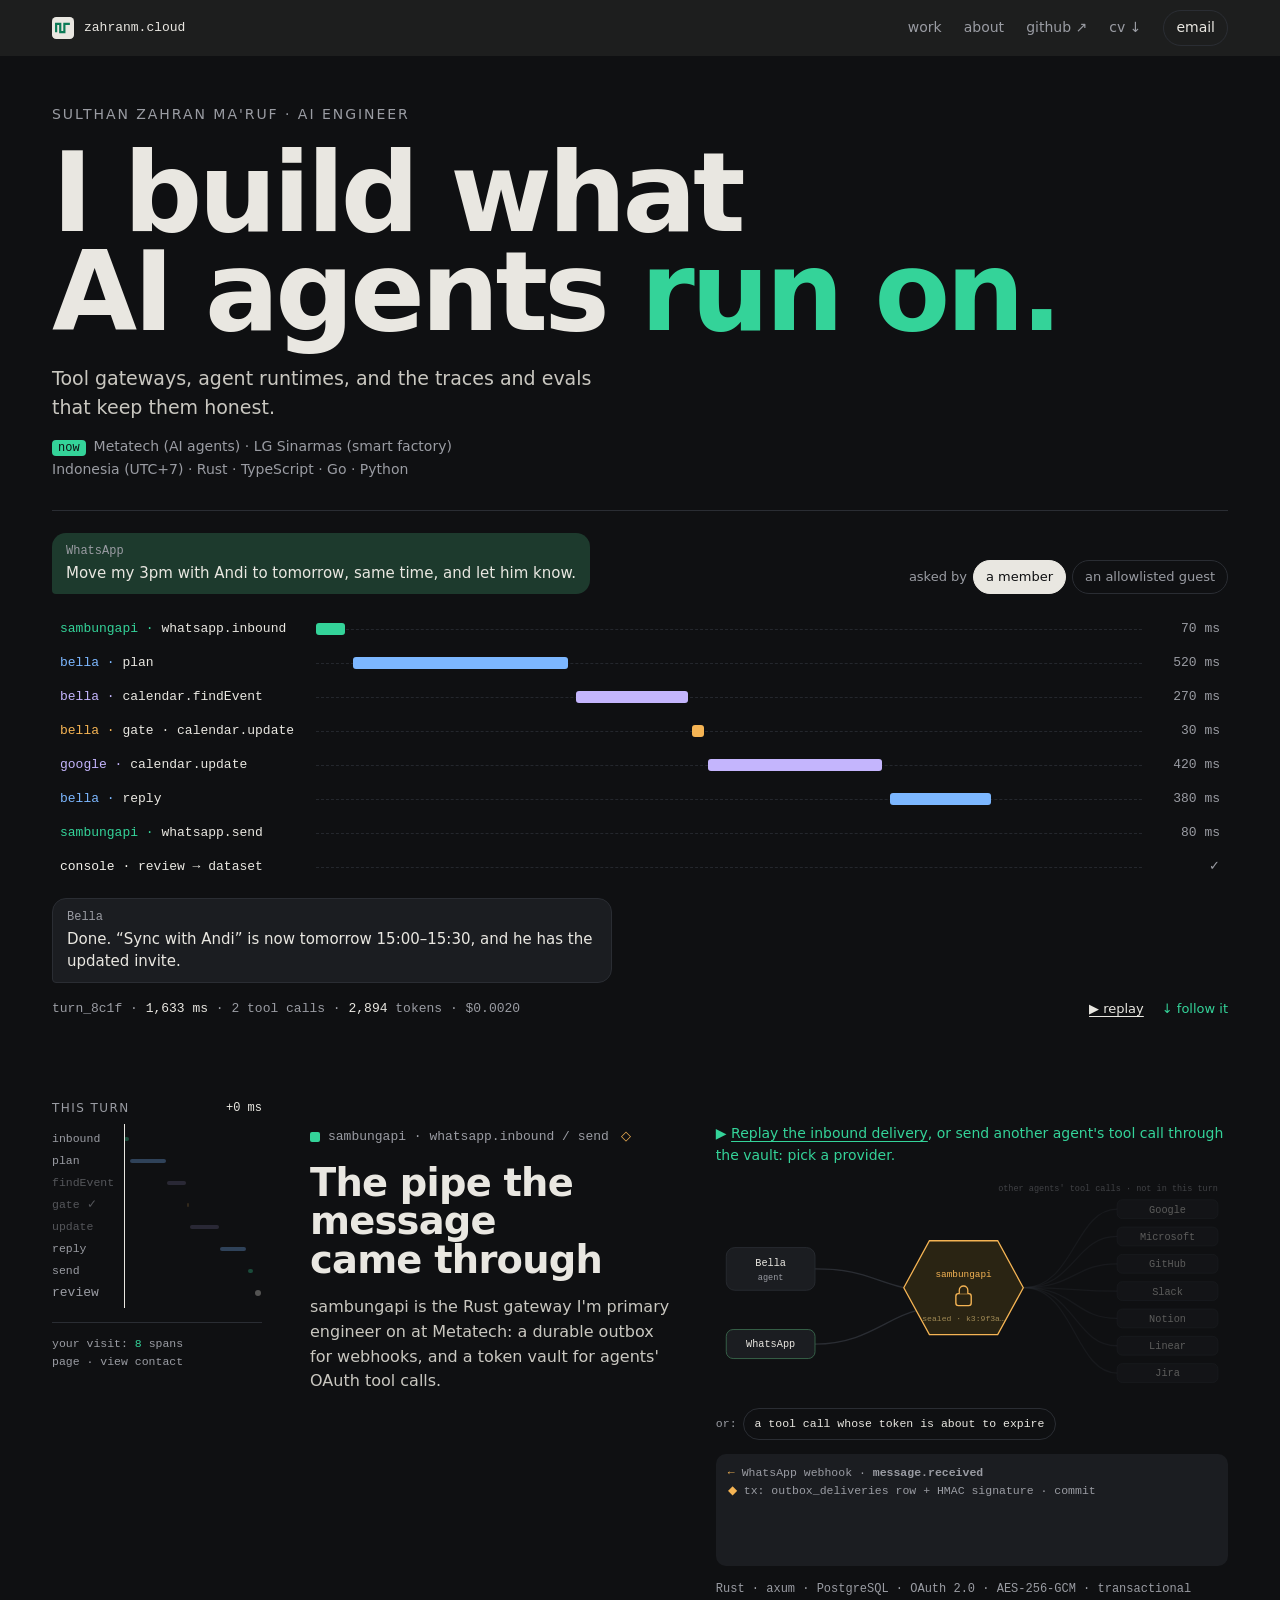
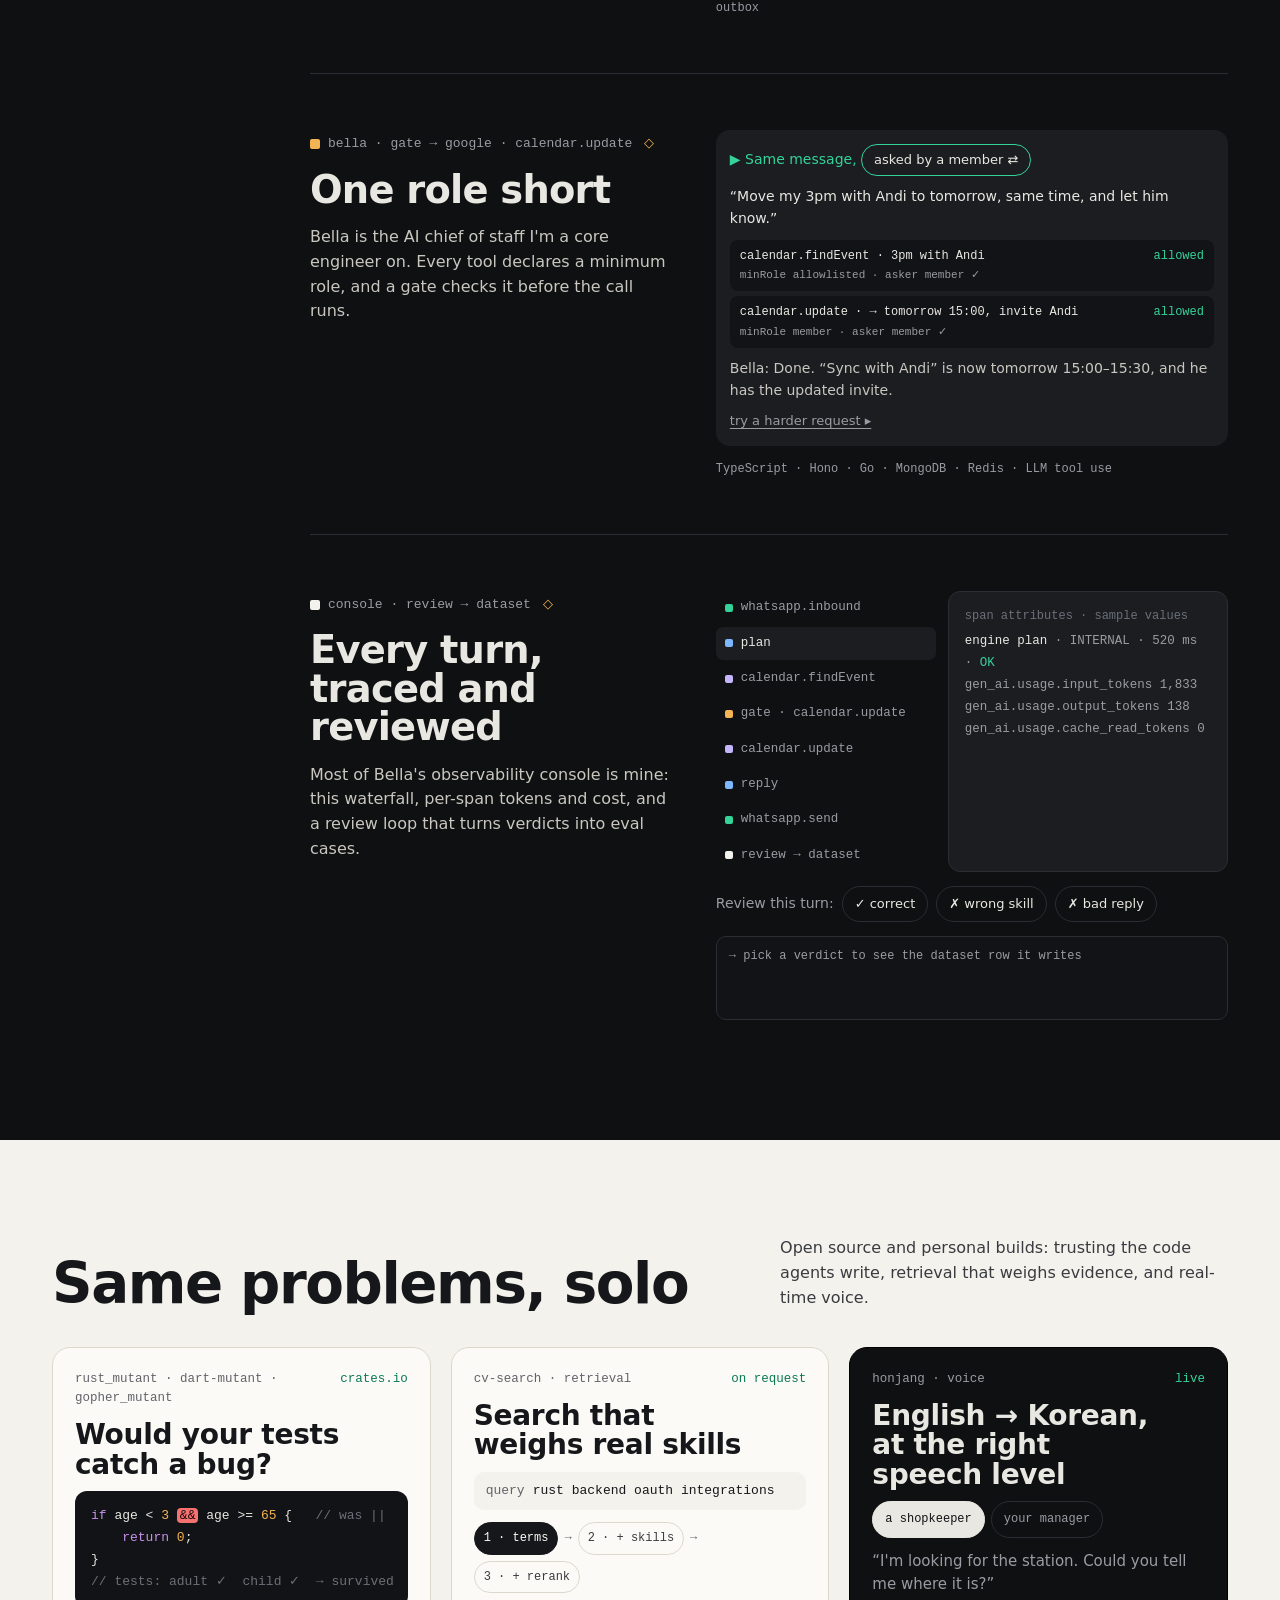
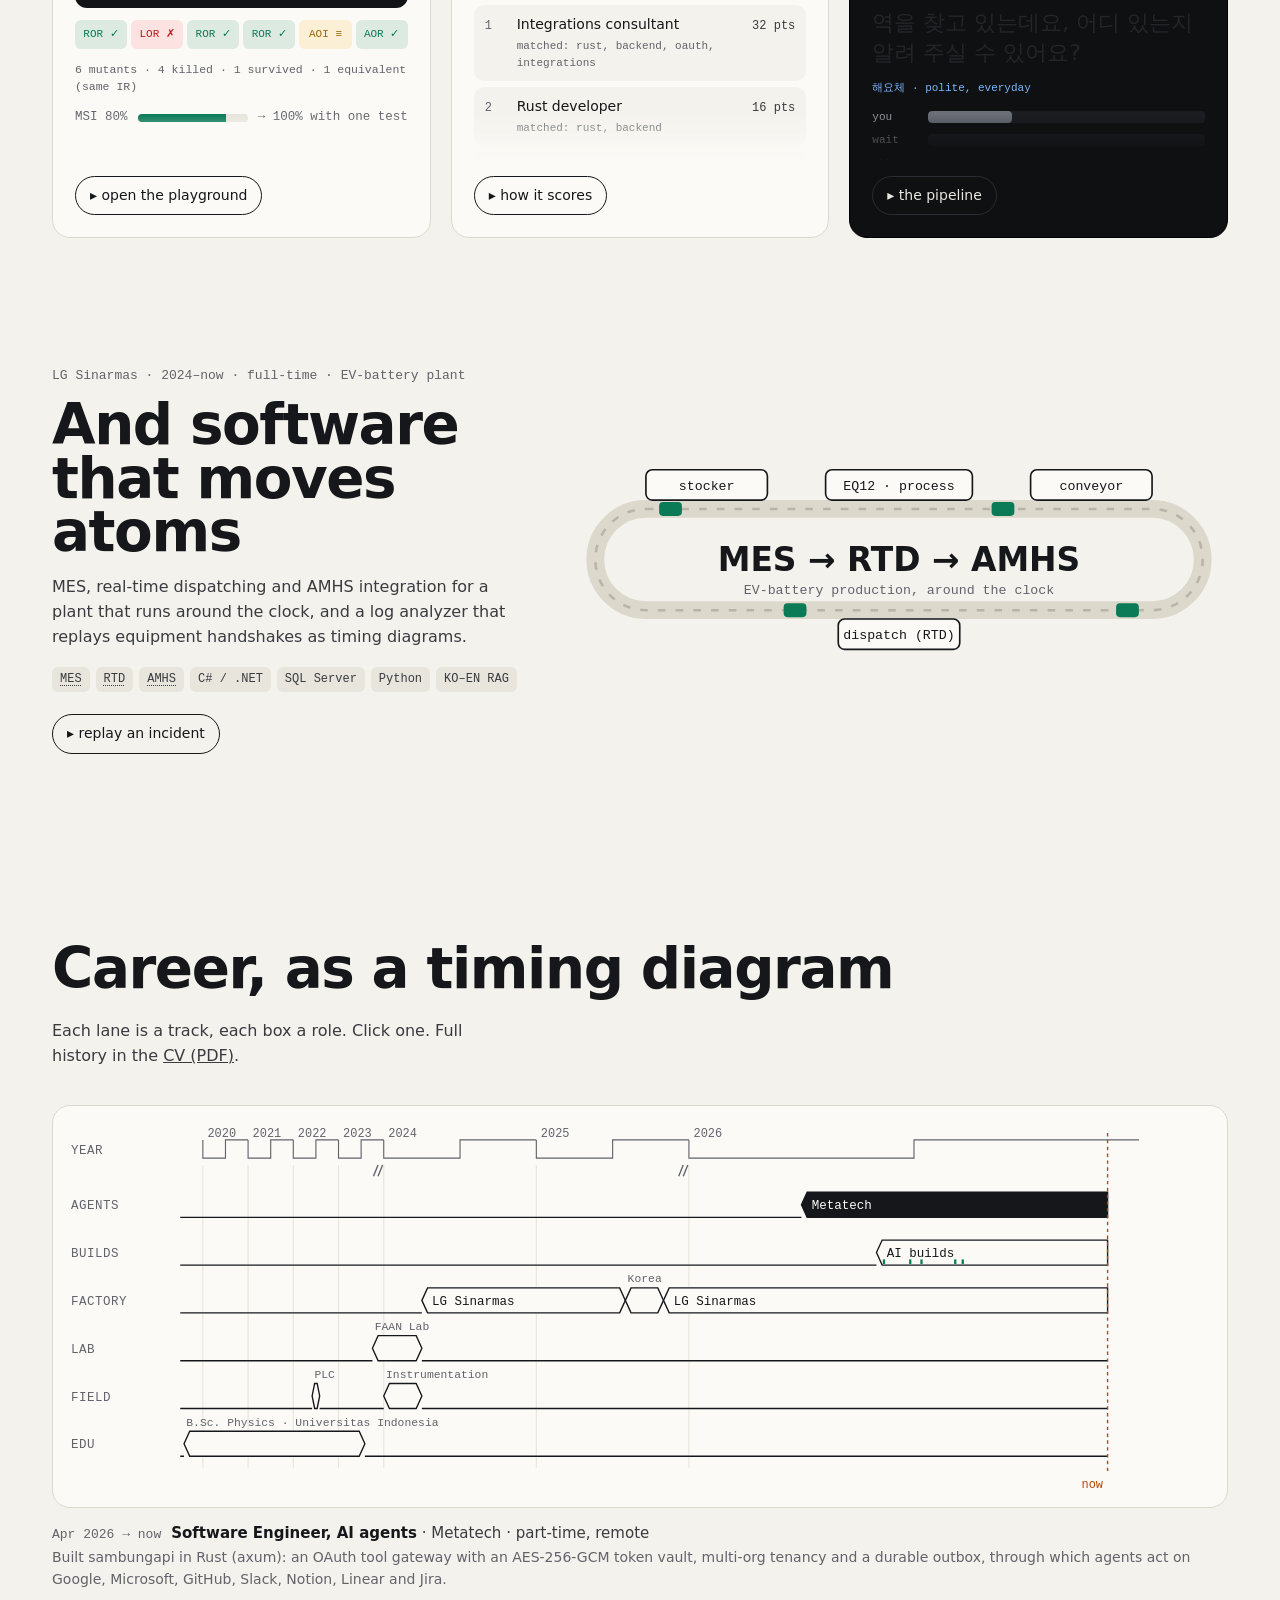
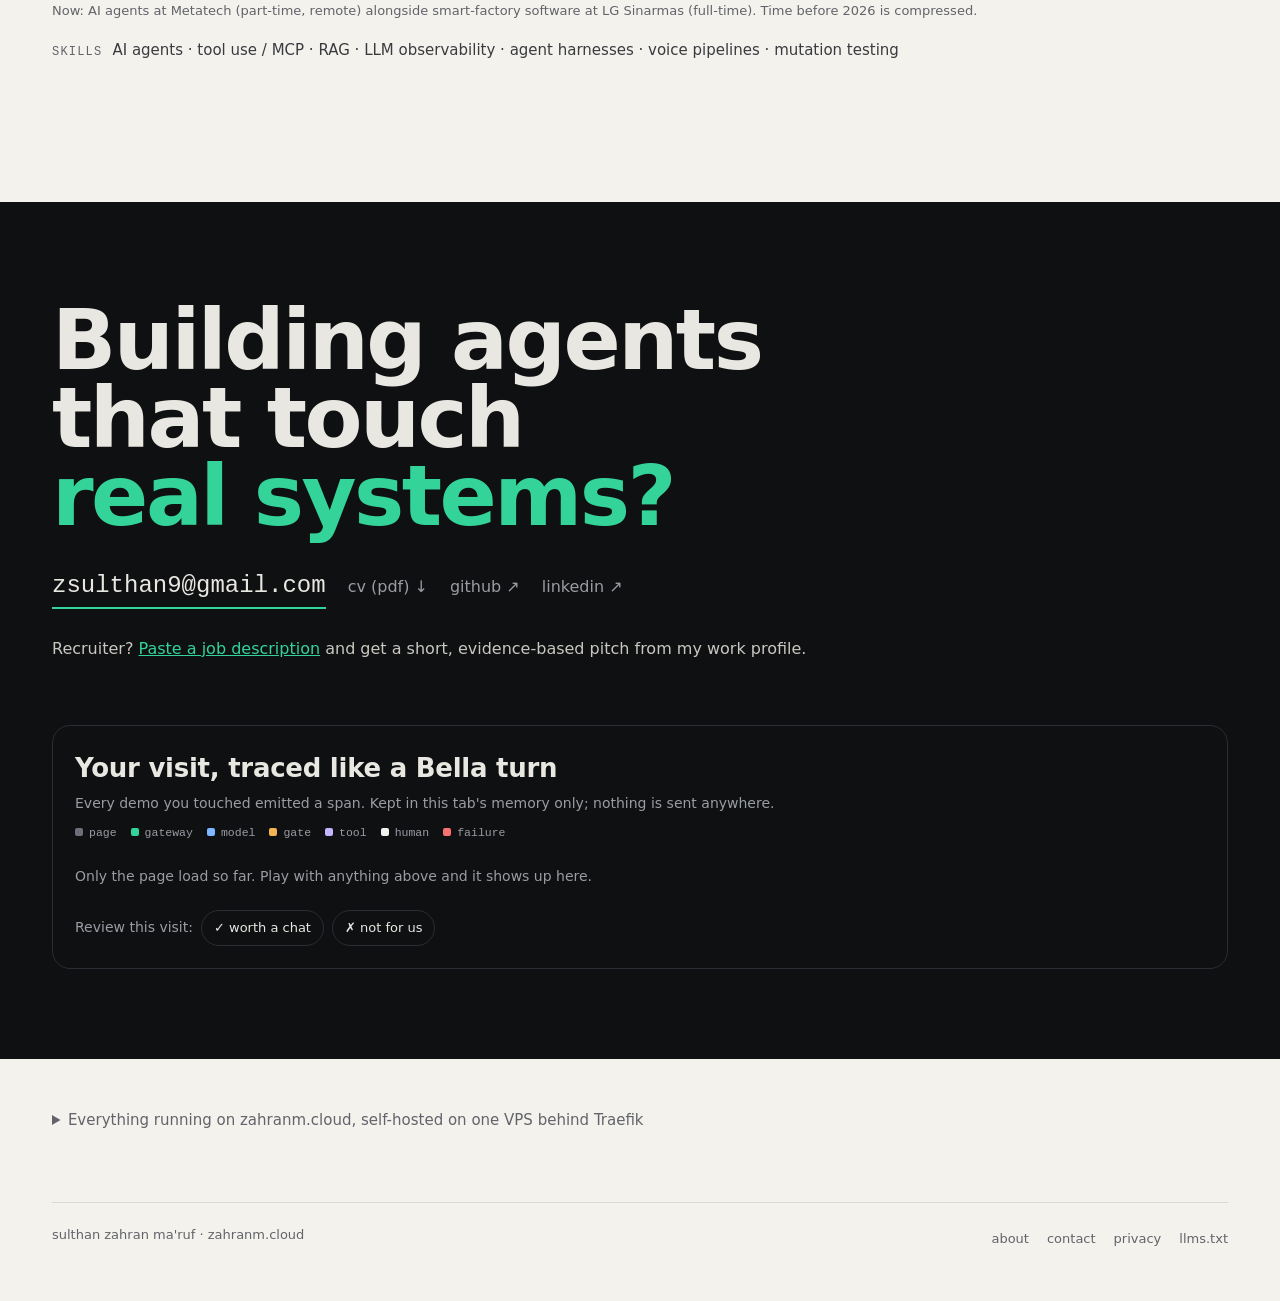
==== commit 5185d9a8: "feat(hub): round 7, the chapters follow the hero turn - Chapter 2 checks the hero's own message at t" ====
--- a/hub/index.html
+++ b/hub/index.html
@@ -116,14 +116,15 @@
 .progress { position: absolute; left: 0; bottom: 0; height: 2px; width: 0; background: var(--c-green); transition: background-color .3s; }
 
 /* ── hero: one agent turn ── */
-.hero { padding: 72px 0 56px; }
+.hero { padding: 48px 0 48px; }
 .eyebrow { font-size: 14px; letter-spacing: .14em; text-transform: uppercase; color: var(--c-dim); }
 .hero h1 { font-family: var(--cond); font-weight: 600; font-size: clamp(46px, 8.6vw, 124px); line-height: .9; letter-spacing: -.035em; margin-top: 18px; text-wrap: balance; animation: rise .48s var(--out) both; }
 .hero h1 em { font-style: normal; color: var(--c-green); }
 @keyframes rise { from { opacity: 0; transform: translateY(8px); } }
 .hero .sub { margin-top: 22px; font-size: 19px; color: #c9c7c0; max-width: 46ch; }
-.hero .facts { margin-top: 10px; font-size: 14px; color: var(--c-dim); }
-.turn { margin-top: 44px; border-top: 1px solid var(--c-line); padding-top: 22px; }
+.hero .facts { margin-top: 12px; font-size: 14px; color: var(--c-dim); line-height: 1.7; }
+.hero .facts b { font-family: var(--mono); font-size: 12px; font-weight: 400; color: var(--night); background: var(--c-green); border-radius: 4px; padding: 1px 6px; margin-right: 8px; }
+.turn { margin-top: 28px; border-top: 1px solid var(--c-line); padding-top: 22px; }
 .turn-top { display: flex; justify-content: space-between; align-items: flex-end; gap: 16px; flex-wrap: wrap; }
 .msg { max-width: 560px; padding: 10px 14px; border-radius: 14px; font-size: 15px; line-height: 1.45; }
 .msg .ch { display: block; font-family: var(--mono); font-size: 12px; color: var(--c-dim); margin-bottom: 2px; }
@@ -151,33 +152,50 @@
 .xh { position: absolute; top: 0; bottom: 0; width: 0; border-left: 1px solid rgba(233,231,225,.5); pointer-events: none; opacity: 0; transition: opacity .12s linear; }
 .xh span { position: absolute; top: -22px; left: 6px; font-family: var(--mono); font-size: 12px; color: var(--c-text); white-space: nowrap; font-variant-numeric: tabular-nums; }
 .xh.on { opacity: 1; }
+.xh.flip span { left: auto; right: 6px; }
+.wf-row .sh { display: none; }
 .turn-foot { margin-top: 16px; display: flex; justify-content: space-between; gap: 12px; flex-wrap: wrap; font-size: 13px; color: var(--c-dim); }
 .turn-foot .meta { font-family: var(--mono); font-variant-numeric: tabular-nums; }
 .turn-foot .meta b { color: var(--c-text); font-weight: 400; }
 .turn-foot button { color: var(--c-text); text-decoration: underline; text-underline-offset: 3px; }
-.hint { margin-top: 26px; font-size: 14px; color: var(--c-dim); }
-.hint b { color: var(--c-text); font-weight: 500; }
+.tf-act { display: flex; gap: 18px; }
+.tf-act .follow { color: var(--c-green); text-decoration: none; }
+.tf-act .follow:hover { text-decoration: underline; text-underline-offset: 3px; }
 
 /* ── act I: the turn, span by span ── */
-.act1 { padding: 40px 0 120px; }
+.act1 { padding: 32px 0 64px; }
 .act1 .wrap { display: grid; grid-template-columns: 210px minmax(0, 1fr); gap: 48px; align-items: start; }
-.minimap { position: sticky; top: 88px; font-family: var(--mono); font-size: 12px; color: var(--c-dim); }
-.minimap .mm-h { font-family: var(--sans); font-size: 12px; letter-spacing: .12em; text-transform: uppercase; margin-bottom: 10px; }
-.minimap button { display: grid; grid-template-columns: 8px 1fr; gap: 8px; align-items: center; width: 100%; text-align: left; padding: 4px 6px; border-radius: 5px; color: var(--c-dim); transition: color .12s linear, background .12s linear; }
-.minimap button i { width: 8px; height: 8px; border-radius: 2px; background: var(--c); opacity: .5; }
-.minimap button.on { color: var(--c-text); background: rgba(255,255,255,.05); }
-.minimap button.on i { opacity: 1; }
+.minimap { position: sticky; top: 88px; z-index: 5; font-family: var(--mono); font-size: 11.5px; color: var(--c-dim); }
+.minimap .mm-h { display: flex; justify-content: space-between; font-family: var(--sans); font-size: 12px; letter-spacing: .12em; text-transform: uppercase; margin-bottom: 10px; }
+.minimap .mm-h span { font-family: var(--mono); letter-spacing: 0; text-transform: none; color: var(--c-text); font-variant-numeric: tabular-nums; }
+.mm-wf { position: relative; --lw: 64px; --f: 0; }
+.mm-row { display: grid; grid-template-columns: var(--lw) minmax(0, 1fr); gap: 8px; align-items: center; width: 100%; height: 22px; text-align: left; color: var(--c-dim); opacity: .5; transition: opacity .2s linear, color .2s linear; }
+.mm-row.on { opacity: 1; color: var(--c-text); }
+.mm-row:hover { opacity: 1; }
+.mm-row .n { overflow: hidden; text-overflow: ellipsis; white-space: nowrap; }
+.mm-row .tr { position: relative; height: 4px; }
+.mm-row .g, .mm-row .b { position: absolute; top: 0; height: 4px; border-radius: 2px; background: var(--c); }
+.mm-row .g { opacity: .3; }
+.mm-row.mark .g, .mm-row.mark .b { width: 6px !important; height: 6px; top: -1px; border-radius: 50%; }
+.mm-row.mark .b { opacity: 0; } .mm-row.mark.done .b { opacity: 1; }
+.mm-row.nr .n { text-decoration: line-through; }
+.mm-ph { position: absolute; top: -4px; bottom: -4px; width: 0; border-left: 1px solid var(--c-text); left: calc(var(--lw) + 8px + (100% - var(--lw) - 8px) * var(--f)); pointer-events: none; }
+.mm-strip { display: none; position: relative; height: 6px; flex: 1; --f: 0; }
+.mm-strip i { position: absolute; top: 0; height: 6px; border-radius: 2px; background: var(--c); opacity: .3; transition: opacity .2s linear; }
+.mm-strip i.on { opacity: 1; }
+.mm-strip::after { content: ""; position: absolute; top: -5px; bottom: -5px; left: calc(var(--f) * 100%); border-left: 1.5px solid var(--c-text); }
 .minimap .mm-visit { margin-top: 18px; padding-top: 12px; border-top: 1px solid var(--c-line); line-height: 1.6; }
 .minimap .mm-visit b { color: var(--c-green); font-weight: 400; }
-.chap { padding: 72px 0; border-top: 1px solid var(--c-line); display: grid; grid-template-columns: minmax(0, 4fr) minmax(0, 8fr); gap: 40px; }
+.chap { padding: 56px 0; border-top: 1px solid var(--c-line); display: grid; grid-template-columns: minmax(0, 5fr) minmax(0, 7fr); gap: 40px; }
 .chap:first-child { border-top: 0; padding-top: 24px; }
 .span-tag { display: inline-flex; align-items: center; gap: 8px; font-family: var(--mono); font-size: 13px; color: var(--c-dim); }
 .span-tag i { width: 10px; height: 10px; border-radius: 2px; background: var(--c); }
-.chap h2 { font-family: var(--cond); font-weight: 600; font-size: clamp(30px, 3.4vw, 46px); line-height: 1; letter-spacing: -.02em; margin-top: 14px; text-wrap: balance; }
+.chap h2 { font-family: var(--cond); font-weight: 600; font-size: clamp(30px, 3vw, 40px); line-height: 1; letter-spacing: -.02em; margin-top: 14px; text-wrap: balance; }
 .chap .cap { margin-top: 16px; color: #c9c7c0; font-size: 16px; }
 .chap .cap + .cap { margin-top: 10px; }
-.replica { margin-top: 16px; font-size: 13px; color: var(--c-dim); }
-.replica::before { content: "◇ "; color: var(--c-amber); }
+.span-tag .rep { color: var(--c-amber); text-decoration: none; margin-left: 4px; }
+.stack { font-family: var(--mono); font-size: 12px; color: var(--c-dim); }
+.try button.tl { color: inherit; text-decoration: underline; text-underline-offset: 3px; }
 .chips { display: flex; flex-wrap: wrap; gap: 6px; list-style: none; margin-top: 18px; }
 .chips li { font-family: var(--mono); font-size: 12px; padding: 3px 8px; border-radius: 6px; background: var(--line-2); color: var(--ink-2); }
 .dark .chips li { background: var(--c-panel); color: var(--c-dim); }
@@ -207,7 +225,7 @@
 .ds-row b { color: var(--c-text); font-weight: 400; } .ds-row .ok { color: var(--c-green); } .ds-row .bad { color: var(--c-red); }
 
 /* ── act II: same problems, solo ── */
-.solo { padding: 120px 0 40px; }
+.solo { padding: 96px 0 40px; }
 .sec-h { display: flex; justify-content: space-between; align-items: end; gap: 24px; flex-wrap: wrap; margin-bottom: 36px; }
 .sec-h h2 { font-family: var(--cond); font-weight: 600; font-size: clamp(34px, 4.4vw, 60px); line-height: .95; letter-spacing: -.025em; text-wrap: balance; }
 .sec-h p { color: var(--ink-2); max-width: 44ch; font-size: 16px; }
@@ -221,7 +239,15 @@
 .peek.dark .pk-tag .st { color: var(--c-green); }
 .peek h3 { font-family: var(--cond); font-weight: 600; font-size: 28px; line-height: 1.05; letter-spacing: -.01em; text-wrap: balance; }
 .peek .more { display: none; }
-.peek.open { grid-column: 1 / -1; }
+.pk-body { display: grid; gap: 12px; align-content: start; min-width: 0; }
+.peek:not(.open) .pk-body { height: 392px; overflow: hidden; -webkit-mask-image: linear-gradient(#000 calc(100% - 48px), transparent); mask-image: linear-gradient(#000 calc(100% - 48px), transparent); }
+.peek:not(.open) .rag-list li:nth-child(n+4), .peek:not(.open) .rag-note, .peek:not(.open) .mark300, .peek:not(.open) .hj-level small { display: none; }
+.peek:not(.open) .hj-ko { font-size: 22px; }
+.mstrip { display: flex; gap: 4px; }
+.mstrip span { flex: 1; font-family: var(--mono); font-size: 11px; text-align: center; padding: 6px 0; border-radius: 6px; background: rgba(11,122,86,.12); color: var(--accent); }
+.mstrip .sv { background: #fde2e2; color: #b91c1c; } .mstrip .eq { background: #fbefd5; color: #a16207; }
+.mstrip-cap { font-family: var(--mono); font-size: 11.5px; color: var(--muted); }
+.peek.open { grid-column: 1 / -1; order: -1; }
 .peek.open .more { display: grid; gap: 14px; }
 .peek.open .pv-only { display: none; }
 .expand { justify-self: start; font-size: 14px; padding: 8px 14px; border-radius: 999px; border: 1px solid var(--ink); transition: background .12s linear, color .12s linear; }
@@ -236,7 +262,7 @@
 .pk-meter .m i { display: block; height: 100%; width: 80%; background: var(--accent); }
 
 /* ── act III: atoms ── */
-.atoms { padding: 100px 0; }
+.atoms { padding: 88px 0; }
 .atoms .grid { display: grid; grid-template-columns: minmax(0, 5fr) minmax(0, 7fr); gap: 48px; align-items: center; }
 .atoms h2 { font-family: var(--cond); font-weight: 600; font-size: clamp(34px, 4.4vw, 60px); line-height: .95; letter-spacing: -.025em; text-wrap: balance; margin-top: 12px; }
 .atoms .tag { font-family: var(--mono); font-size: 13px; color: var(--muted); }
@@ -249,6 +275,12 @@
 .career { padding: 100px 0 40px; }
 .td-scroll { overflow-x: auto; -webkit-overflow-scrolling: touch; scroll-snap-type: x proximity; background: var(--paper); border: 1px solid var(--line); border-radius: 18px; padding: 18px 18px 8px; }
 .td-scroll svg { min-width: 760px; }
+.td-scroll svg.narrow { min-width: 0; }
+#timeline.narrow .lane-label, #timeline.narrow .year, #timeline.narrow .now-text { font-size: 13px; }
+#timeline.narrow .bus-text { font-size: 14.5px; }
+#timeline.narrow .bus-text.above { font-size: 13px; }
+.skills { margin-top: 18px; font-size: 15px; color: var(--ink-2); }
+.skills b { font-family: var(--mono); font-size: 12px; font-weight: 400; letter-spacing: .1em; text-transform: uppercase; color: var(--muted); margin-right: 10px; }
 .readout { margin-top: 14px; font-size: 15px; color: var(--ink-2); min-height: 52px; }
 .readout b { font-weight: 600; color: var(--ink); }
 .readout .ro-when { font-family: var(--mono); font-size: 13px; color: var(--muted); margin-right: 10px; }
@@ -259,15 +291,17 @@
 .role { margin-top: 12px; } .role h3 { font-size: 18px; } .role .when, .role .org { display: block; font-size: 14px; color: var(--muted); }
 
 /* ── contact + your visit ── */
-.contact { margin-top: 120px; padding: 110px 0 100px; }
-.visit { border: 1px solid var(--c-line); border-radius: 18px; padding: 22px; }
+.contact { margin-top: 100px; padding: 100px 0 90px; }
+.visit { border: 1px solid var(--c-line); border-radius: 18px; padding: 22px; margin-top: 64px; }
+.legend { display: flex; flex-wrap: wrap; gap: 4px 14px; margin-top: 10px; font-family: var(--mono); font-size: 11.5px; color: var(--c-dim); }
+.legend i { display: inline-block; width: 8px; height: 8px; border-radius: 2px; background: var(--c); margin-right: 6px; }
 .visit h3 { font-family: var(--cond); font-weight: 600; font-size: 26px; letter-spacing: -.01em; }
 .visit .vsub { font-size: 14px; color: var(--c-dim); margin-top: 4px; }
 .vt { margin-top: 16px; display: grid; gap: 2px; }
 .vt .wf-row { height: 26px; grid-template-columns: 250px minmax(0, 1fr) 72px; cursor: default; }
 .vt .wf-row .lbl, .vt .wf-row .ms { font-size: 12px; }
 .vt-empty { font-size: 14px; color: var(--c-dim); padding: 8px 0; }
-.contact h2 { font-family: var(--cond); font-weight: 600; font-size: clamp(42px, 6.6vw, 92px); line-height: .92; letter-spacing: -.03em; max-width: 14ch; margin-top: 90px; text-wrap: balance; }
+.contact h2 { font-family: var(--cond); font-weight: 600; font-size: clamp(42px, 6.6vw, 92px); line-height: .92; letter-spacing: -.03em; max-width: 14ch; text-wrap: balance; }
 .contact h2 em { font-style: normal; color: var(--c-green); }
 .cta { margin-top: 30px; display: flex; flex-wrap: wrap; gap: 10px 22px; align-items: center; font-size: 16px; }
 .cta .copybig { font-family: var(--mono); font-size: clamp(17px, 2.2vw, 24px); color: var(--c-text); border-bottom: 2px solid var(--c-green); padding: 2px 0; transition: color .12s linear; }
@@ -332,6 +366,9 @@
 .gw .wa rect { stroke: #3b6b4f; }
 .gw .packet.bad { fill: var(--c-red); filter: drop-shadow(0 0 6px var(--c-red)); }
 .gw-log .ok { color: var(--c-green); } .gw-log .key { color: var(--c-amber); }
+#gw-provs, .gw .wire.ow { opacity: .35; transition: opacity .25s linear; }
+.gw.tools #gw-provs, .gw.tools .wire.ow, #gw-provs:hover, #gw-provs:focus-within { opacity: 1; }
+.gw .other { font-family: var(--mono); font-size: 10px; fill: var(--c-dim); }
 
 /* mutation playground */
 .mut { display: grid; grid-template-columns: minmax(0, 1.05fr) minmax(0, .95fr); gap: 14px; }
@@ -373,7 +410,7 @@
 .listeners button { padding: 8px 12px; border-radius: 999px; border: 1px solid var(--c-line); color: var(--c-dim); font-family: var(--mono); font-size: 12px; }
 .listeners button[aria-pressed="true"] { background: var(--c-text); color: var(--c-bg); border-color: var(--c-text); }
 .hj-say { font-family: var(--sans); font-size: 15px; color: var(--c-dim); }
-.hj-ko { font-size: 24px; line-height: 1.35; font-family: "Apple SD Gothic Neo", "Noto Sans KR", "Malgun Gothic", var(--sans); }
+.hj-ko { font-size: 24px; line-height: 1.35; word-break: keep-all; font-family: "Apple SD Gothic Neo", "Noto Sans KR", "Malgun Gothic", var(--sans); }
 .hj-ko .ck { transition: color .3s, background .3s; border-radius: 4px; color: #4a4d55; }
 .hj-ko .ck.on { color: var(--c-text); }
 .hj-ko .ck.end.on { color: var(--c-text); text-decoration-color: var(--c-blue); text-decoration: underline; text-decoration-thickness: 2px; text-underline-offset: 6px; }
@@ -435,7 +472,7 @@
 .rag-q { font-family: var(--mono); font-size: 13px; background: var(--bg); border-radius: 10px; padding: 9px 12px; }
 .rag-q span { color: var(--muted); margin-right: 8px; }
 .rag-pick { display: flex; flex-wrap: wrap; align-items: center; gap: 6px; font-family: var(--mono); font-size: 12px; color: var(--muted); }
-.rag-pick button { padding: 7px 11px; border-radius: 999px; border: 1px solid var(--line); color: var(--ink-2); transition: all .15s; }
+.rag-pick button { padding: 6px 9px; border-radius: 999px; border: 1px solid var(--line); color: var(--ink-2); transition: all .15s; }
 .rag-pick button:hover { border-color: var(--ink); }
 .rag-pick button.done { border-color: var(--ink); }
 .rag-pick button[aria-pressed="true"] { background: var(--ink); color: var(--paper); border-color: var(--ink); }
@@ -456,6 +493,12 @@
 .roles-pick button { padding: 7px 12px; border-radius: 999px; border: 1px solid var(--c-line); color: var(--c-dim); font-family: var(--mono); font-size: 12px; }
 .roles-pick button[aria-pressed="true"] { background: var(--c-text); color: var(--c-bg); border-color: var(--c-text); }
 .perm-ask { font-size: 14px; color: var(--c-text); }
+.who { padding: 5px 12px; border-radius: 999px; border: 1px solid var(--c-green); color: var(--c-text); font-size: 13px; }
+.who:hover { background: rgba(52,211,153,.12); }
+.who.nudge { animation: nudge 1.6s var(--inout) 3; }
+@keyframes nudge { 50% { box-shadow: 0 0 0 5px rgba(52,211,153,.18); } }
+.harder { justify-self: start; font-size: 13px; color: var(--c-dim); text-decoration: underline; text-underline-offset: 3px; }
+.harder:hover { color: var(--c-text); }
 .perm-steps { list-style: none; display: grid; gap: 5px; font-family: var(--mono); font-size: 12px; }
 .perm-steps li { display: grid; grid-template-columns: 1fr auto; gap: 2px 10px; padding: 7px 10px; border-radius: 8px; background: var(--c-bg); opacity: 0; transform: translateY(3px); transition: opacity .25s, transform .25s; }
 .perm-steps li.on { opacity: 1; transform: none; }
@@ -498,12 +541,17 @@
 
 /* ── responsive ── */
 @media (max-width: 1100px) {
-  .act1 .wrap { grid-template-columns: minmax(0, 1fr); }
-  .minimap { display: none; }
+  .act1 .wrap { grid-template-columns: minmax(0, 1fr); gap: 0; }
+  .progress { display: none; }
+  .minimap { top: 56px; z-index: 20; display: flex; align-items: center; gap: 12px; margin: 0 calc(-1 * var(--gutter)); padding: 10px var(--gutter); background: rgba(15,16,18,.94); border-bottom: 1px solid var(--c-line); -webkit-backdrop-filter: blur(10px); backdrop-filter: blur(10px); }
+  .minimap .mm-h { margin: 0; gap: 10px; flex: none; }
+  .mm-wf, .minimap .mm-visit { display: none; }
+  .mm-strip { display: block; }
 }
 @media (max-width: 980px) {
   .chap { grid-template-columns: minmax(0, 1fr); gap: 22px; padding: 56px 0; }
   .peeks { grid-template-columns: minmax(0, 1fr); }
+  .peek:not(.open) .pk-body { height: auto; max-height: 432px; }
   .atoms .grid { grid-template-columns: minmax(0, 1fr); gap: 24px; }
   .idx-table li { grid-template-columns: 1fr auto; gap: 3px 12px; }
   .idx-table .ds { grid-column: 1 / -1; grid-row: 2; font-size: 14px; }
@@ -521,19 +569,21 @@
   .hero .sub { font-size: 17px; margin-top: 16px; }
   .turn { margin-top: 28px; padding-top: 16px; }
   .msg { font-size: 14px; }
-  .wf-row { grid-template-columns: 150px minmax(0, 1fr) 46px; gap: 8px; height: 30px; }
-  .wf-row .lbl { font-size: 12px; padding-left: 4px; }
-  .wf-row .lbl .svc { display: none; }
-  .wf-row .ms { font-size: 12px; padding-right: 4px; }
+  .wf-row { grid-template-columns: 132px minmax(0, 1fr) 60px; gap: 8px; height: 30px; }
+  .wf-row .lbl { font-size: 11.5px; padding-left: 4px; }
+  .wf-row .lbl .svc, .wf-row .lg { display: none; }
+  .wf-row .sh { display: inline; }
+  .wf-row .ms { font-size: 11.5px; padding-right: 4px; white-space: nowrap; }
   .vt .wf-row { grid-template-columns: 132px minmax(0, 1fr) 50px; }
-  .act1 { padding-bottom: 72px; }
-  .chap { padding: 48px 0; }
+  .act1 { padding: 0 0 48px; }
+  .chap { padding: 44px 0; }
+  .chap:first-child { padding-top: 32px; }
   .solo { padding-top: 84px; }
   .peek { padding: 18px; border-radius: 16px; }
   .peek h3 { font-size: 24px; }
   .atoms, .career { padding: 72px 0 24px; }
   .contact { margin-top: 84px; padding: 72px 0; }
-  .contact h2 { margin-top: 64px; }
+  .visit { margin-top: 48px; padding: 16px; }
   .insp-list { grid-template-columns: minmax(0, 1fr); }
   .code { font-size: 12px; padding: 12px; }
   .code .tb .w, .code .cmx { display: none; }
@@ -562,6 +612,7 @@
     <nav aria-label="Site">
       <a class="opt" href="#solo">work</a>
       <a href="/about">about</a>
+      <a class="opt" href="https://github.com/SulthanZahran1" target="_blank" rel="noreferrer">github ↗</a>
       <a href="/cv.pdf">cv ↓</a>
       <button type="button" class="copy" data-copy="zsulthan9@gmail.com" aria-label="Copy email address">email</button>
     </nav>
@@ -576,7 +627,7 @@
     <p class="eyebrow">Sulthan Zahran Ma'ruf · AI engineer</p>
     <h1 id="hero-title">I build what<br>AI agents <em>run on.</em></h1>
     <p class="sub">Tool gateways, agent runtimes, and the traces and evals that keep them honest.</p>
-    <p class="facts">Indonesia (UTC+7) · Rust · TypeScript · Go · Python</p>
+    <p class="facts"><b>now</b>Metatech (AI agents) · LG Sinarmas (smart factory)<br>Indonesia (UTC+7) · Rust · TypeScript · Go · Python</p>
 
     <div class="turn" id="turn">
       <div class="turn-top">
@@ -585,78 +636,72 @@
       </div>
       <div class="wf" id="wf" role="group" aria-label="One agent turn, span by span"></div>
       <div class="msg out" id="turn-reply" aria-live="polite"><span class="ch">Bella</span><span id="turn-reply-text"></span></div>
-      <div class="turn-foot"><span class="meta" id="turn-meta"></span><span><button type="button" id="turn-replay">▶ replay</button></span></div>
+      <div class="turn-foot"><span class="meta" id="turn-meta"></span><span class="tf-act"><button type="button" id="turn-replay">▶ replay</button><a class="follow" href="#ch-gateway">↓ follow it</a></span></div>
     </div>
-    <p class="hint"><b>↓ Scroll to follow this turn</b> through the systems I built, or click any span.</p>
   </div>
 </section>
 
 <section class="act1 dark" id="turn-chapters" aria-label="The turn, span by span">
   <div class="wrap">
-    <aside class="minimap" aria-label="Spans of this turn">
-      <p class="mm-h">this turn</p>
-      <div id="mm"></div>
+    <aside class="minimap" aria-label="This turn, as you scroll">
+      <p class="mm-h">this turn <span id="mm-t">+0 ms</span></p>
+      <div class="mm-wf" id="mm"></div>
+      <div class="mm-strip" id="mm-strip" aria-hidden="true"></div>
       <p class="mm-visit" id="mm-visit">your visit: <b id="mm-n">1</b> span<span id="mm-s"></span><br><span id="mm-last">page.load</span></p>
     </aside>
     <div>
 
       <article class="chap" id="ch-gateway" aria-labelledby="ch1-title">
         <div>
-          <p class="span-tag" style="--c:var(--s-gw)"><i></i>sambungapi · whatsapp.inbound / send</p>
-          <h2 id="ch1-title">The gateway the message came through</h2>
-          <p class="cap">sambungapi is the Rust gateway I'm primary engineer on at Metatech. Inbound webhooks are committed to a durable outbox and delivered at-least-once; agents call OAuth tools through a token vault that unseals a token for one call only.</p>
-          <p class="replica">Replica of private code, sample data.</p>
-          <ul class="chips" aria-label="Stack"><li>Rust</li><li>axum</li><li>PostgreSQL</li><li>OAuth 2.0</li><li>AES-256-GCM</li><li>outbox</li></ul>
+          <p class="span-tag" style="--c:var(--s-gw)"><i></i>sambungapi · whatsapp.inbound / send<abbr class="rep" title="Replica of private code, with sample data">◇</abbr></p>
+          <h2 id="ch1-title">The pipe the message came through</h2>
+          <p class="cap">sambungapi is the Rust gateway I'm primary engineer on at Metatech: a durable outbox for webhooks, and a token vault for agents' OAuth tool calls.</p>
         </div>
-        <div class="demo gw">
-          <p class="try">▶ <span class="tap-word">Click</span> a provider to send a tool call, or try another path.</p>
-          <svg viewBox="0 0 600 250" id="gw-svg" role="group" aria-label="Gateway diagram: agent, gateway with encrypted token vault, and seven providers">
+        <div class="demo gw" id="gw-demo">
+          <p class="try">▶ <button type="button" class="tl" id="gw-wa">Replay the inbound delivery</button>, or send another agent's tool call through the vault: pick a provider.</p>
+          <svg viewBox="0 0 600 250" id="gw-svg" role="group" aria-label="Gateway diagram: WhatsApp and the agent, the gateway with its encrypted token vault, and seven providers">
           <g id="gw-wires"></g>
-          <g class="node" id="gw-agent" aria-hidden="true"><rect x="12" y="100" width="104" height="50" rx="10"/><text x="64" y="122" text-anchor="middle">AI agent</text><text x="64" y="138" text-anchor="middle" style="fill:#9a9ca3;font-size:10px">tool call</text></g>
+          <g class="node" id="gw-agent" aria-hidden="true"><rect x="12" y="100" width="104" height="50" rx="10"/><text x="64" y="122" text-anchor="middle">Bella</text><text x="64" y="138" text-anchor="middle" style="fill:#9a9ca3;font-size:10px">agent</text></g>
           <g class="hub" id="gw-hub" aria-hidden="true">
             <path d="M250 70 L330 70 L360 125 L330 180 L250 180 L220 125 Z"/>
             <text x="290" y="112" text-anchor="middle">sambungapi</text>
             <g transform="translate(279 122)"><rect class="lock" id="gw-lock" x="2" y="10" width="18" height="14" rx="3"/><path class="lock" id="gw-shackle" d="M6 10 V6 a5 5 0 0 1 10 0 V10"/></g>
             <text x="290" y="164" text-anchor="middle" class="tok" id="gw-tok">sealed · k3:9f3a…</text>
           </g>
+          <g id="gw-wanode"></g>
           <g id="gw-provs"></g>
           <circle class="packet" id="gw-packet" r="5" cx="-20" cy="-20"/>
         </svg>
-          <div class="gw-act" role="group" aria-label="Other paths"><span>or:</span><button type="button" id="gw-exp">token about to expire</button><button type="button" id="gw-wa">incoming WhatsApp message</button></div>
-          <div class="gw-log" id="gw-log" aria-live="polite"><span class="key">$</span> waiting for a tool call…</div>
+          <div class="gw-act" role="group" aria-label="Another path"><span>or:</span><button type="button" id="gw-exp">a tool call whose token is about to expire</button></div>
+          <div class="gw-log" id="gw-log" aria-live="polite"><span class="key">$</span> waiting for the message…</div>
+          <p class="stack">Rust · axum · PostgreSQL · OAuth 2.0 · AES-256-GCM · transactional outbox</p>
         </div>
       </article>
 
       <article class="chap" id="ch-gate" aria-labelledby="ch2-title">
         <div>
-          <p class="span-tag" style="--c:var(--s-gate)"><i></i>bella · gate → google · calendar.update</p>
-          <h2 id="ch2-title">Same request, different person</h2>
-          <p class="cap">Bella is the AI chief of staff I'm a core engineer on: WhatsApp, Lark, Teams and web, one agent worker behind them. Every tool declares a minimum role, and a gate checks it before the call runs. A denial goes back to the model as a forbidden tool result.</p>
-          <p class="replica">Real tool names and roles, sample request.</p>
-          <ul class="chips" aria-label="Stack"><li>TypeScript</li><li>Hono</li><li>Go</li><li>MongoDB</li><li>Redis</li><li>LLM tool use</li></ul>
+          <p class="span-tag" style="--c:var(--s-gate)"><i></i>bella · gate → google · calendar.update<abbr class="rep" title="Real tool names and roles; sample request">◇</abbr></p>
+          <h2 id="ch2-title">One role short</h2>
+          <p class="cap">Bella is the AI chief of staff I'm a core engineer on. Every tool declares a minimum role, and a gate checks it before the call runs.</p>
         </div>
-        <div class="demo dark-perm">
+        <div class="demo">
         <div class="perm">
-          <p class="try">▶ Same request, different person. Who's asking?</p>
-          <div class="roles-pick" role="group" aria-label="Who is asking">
-            <button type="button" data-r="0" aria-pressed="true">admin</button>
-            <button type="button" data-r="1" aria-pressed="false">member</button>
-            <button type="button" data-r="2" aria-pressed="false">allowlisted</button>
-          </div>
-          <p class="perm-ask">“Book the sales sync for 10:00 tomorrow, and remind the team every Monday.”</p>
+          <p class="try">▶ Same message, <button type="button" class="who" id="perm-who">asked by a member ⇄</button></p>
+          <p class="perm-ask" id="perm-ask"></p>
           <ul class="perm-steps" id="perm-steps"></ul>
           <pre class="perm-res" id="perm-res" aria-label="What the model receives for the denied call"></pre>
           <p class="perm-reply" id="perm-reply" aria-live="polite"></p>
+          <button type="button" class="harder" id="perm-harder">try a harder request ▸</button>
         </div>
+          <p class="stack">TypeScript · Hono · Go · MongoDB · Redis · LLM tool use</p>
         </div>
       </article>
 
       <article class="chap" id="ch-console" aria-labelledby="ch3-title">
         <div>
-          <p class="span-tag" style="--c:var(--s-human)"><i></i>console · review → dataset</p>
+          <p class="span-tag" style="--c:var(--s-human)"><i></i>console · review → dataset<abbr class="rep" title="Real span attributes and dataset names, sample values">◇</abbr></p>
           <h2 id="ch3-title">Every turn, traced and reviewed</h2>
-          <p class="cap">I built most of Bella's observability console: the waterfall above, per-span tokens and cost, and a review loop where each verdict becomes a case in an eval dataset.</p>
-          <p class="replica">Real span attributes and dataset names, sample values.</p>
+          <p class="cap">Most of Bella's observability console is mine: this waterfall, per-span tokens and cost, and a review loop that turns verdicts into eval cases.</p>
         </div>
         <div class="demo">
           <div class="insp">
@@ -685,12 +730,15 @@
     <div class="peeks">
 
       <article class="peek" id="pk-mut" aria-labelledby="mut-title">
+        <div class="pk-body">
         <p class="pk-tag"><span>rust_mutant · dart-mutant · gopher_mutant</span><span class="st">crates.io</span></p>
         <h3 id="mut-title">Would your tests catch a bug?</h3>
 <pre class="mini pv-only" aria-label="A surviving mutant"><span class="kw">if</span> age &lt; <span class="ty">3</span> <span class="bad">&amp;&amp;</span> age &gt;= <span class="ty">65</span> {   <span class="cm">// was ||</span>
     <span class="kw">return</span> <span class="ty">0</span>;
 }
 <span class="cm">// tests: adult ✓  child ✓</span>  <span class="cm">→ survived</span></pre>
+        <div class="mstrip pv-only" aria-label="Six mutants: four killed, one survived, one equivalent"><span>ROR ✓</span><span class="sv">LOR ✗</span><span>ROR ✓</span><span>ROR ✓</span><span class="eq">AOI ≡</span><span>AOR ✓</span></div>
+        <p class="mstrip-cap pv-only">6 mutants · 4 killed · 1 survived · 1 equivalent (same IR)</p>
         <div class="pk-meter pv-only"><span>MSI 80%</span><span class="m"><i></i></span><span>→ 100% with one test</span></div>
         <div class="more">
           <p>Plant small bugs; good tests fail. Everything here is real rust-mutant 1.0.1 output for this exact code.</p>
@@ -731,17 +779,19 @@
           <a href="https://github.com/SulthanZahran1/rust_mutant/blob/main/crates/rust-mutant-tce/src/lib.rs" target="_blank" rel="noreferrer">how the IR check works ↗</a>
         </div>
         </div>
+        </div>
         <button type="button" class="expand" aria-expanded="false">▸ open the playground</button>
       </article>
 
       <article class="peek" id="pk-rag" aria-labelledby="rag-title">
+        <div class="pk-body">
         <p class="pk-tag"><span>cv-search · retrieval</span><span class="st">on request</span></p>
         <h3 id="rag-title">Search that weighs real skills</h3>
         <p class="rag-q"><span>query</span>rust backend oauth integrations</p>
         <div class="rag-pick" role="group" aria-label="Retrieval stage">
-          <button type="button" data-k="0" aria-pressed="true">1 · term match</button><span aria-hidden="true">→</span>
-          <button type="button" data-k="1" aria-pressed="false">2 · + skill fields</button><span aria-hidden="true">→</span>
-          <button type="button" data-k="2" aria-pressed="false">3 · + LLM rerank</button>
+          <button type="button" data-k="0" aria-pressed="true">1 · terms</button><span aria-hidden="true">→</span>
+          <button type="button" data-k="1" aria-pressed="false">2 · + skills</button><span aria-hidden="true">→</span>
+          <button type="button" data-k="2" aria-pressed="false">3 · + rerank</button>
         </div>
         <ol class="rag-list" id="rag-list" aria-label="Ranked candidates"></ol>
         <p class="rag-note" id="rag-note" aria-live="polite"></p>
@@ -749,10 +799,12 @@
           <ul class="chips" aria-label="Stack"><li>Go</li><li>React</li><li>Gemini extraction</li><li>LLM rerank</li></ul>
           <div class="tlinks"><a href="https://github.com/SulthanZahran1/cv-search-prototype/blob/main/api/main.go#L1228" target="_blank" rel="noreferrer">the scoring function ↗</a><a href="https://github.com/SulthanZahran1/cv-search-prototype" target="_blank" rel="noreferrer">source ↗</a></div>
         </div>
+        </div>
         <button type="button" class="expand" aria-expanded="false">▸ how it scores</button>
       </article>
 
       <article class="peek dark" id="pk-voice" aria-labelledby="hj-title">
+        <div class="pk-body">
         <p class="pk-tag"><span>honjang · voice</span><span class="st">live</span></p>
         <h3 id="hj-title">English → Korean, at the right speech level</h3>
         <div class="listeners" role="group" aria-label="Who are you talking to?">
@@ -762,7 +814,6 @@
         <p class="hj-say">“I'm looking for the station. Could you tell me where it is?”</p>
         <p class="hj-ko" lang="ko" id="hj-ko" aria-live="polite"></p>
         <span class="hj-level" id="hj-level"></span>
-        <div class="more">
           <div class="lanes" aria-hidden="true">
           <div class="lane"><span>you</span><span class="tr"><span class="seg you" id="hj-you"></span></span></div>
           <div class="lane"><span>wait</span><span class="tr"><span class="seg sil" id="hj-sil"></span></span></div>
@@ -772,12 +823,14 @@
           <div class="mark300"><span id="hj-300">Waits for 1.2 s of silence, translates the whole reply, then speaks it clause by clause. Next (ADR-0004): stream LLM tokens into TTS.</span></div>
           <span class="vline" id="hj-vline"></span>
         </div>
+        <div class="more">
         <button type="button" class="play" id="hj-play">▶ replay</button>
           <ul class="chips" aria-label="Stack"><li>Expo</li><li>FastAPI</li><li>WebSocket</li><li>Deepgram Nova-3</li><li>OpenRouter</li><li>ElevenLabs</li></ul>
           <div class="tlinks">
           <a href="https://honjang.zahranm.cloud" target="_blank" rel="noreferrer">try the live app ↗</a>
           <a href="https://github.com/SulthanZahran1/honjang" target="_blank" rel="noreferrer">source ↗</a>
           <a href="https://github.com/SulthanZahran1/honjang/blob/main/docs/adr/0004-hybrid-llm-tts-streaming.md" target="_blank" rel="noreferrer">ADR-0004 ↗</a>
+        </div>
         </div>
         </div>
         <button type="button" class="expand" aria-expanded="false">▸ the pipeline</button>
@@ -833,6 +886,7 @@
       <p class="readout" id="readout" aria-live="polite"></p>
       <figcaption class="td-hint" id="td-caption"></figcaption>
     </figure>
+    <p class="skills"><b>skills</b>AI agents · tool use / MCP · RAG · LLM observability · agent harnesses · voice pipelines · mutation testing</p>
     <div class="roles" id="roles">
       <div class="role" id="role-metatech">
         <div><span class="when">Apr 2026 → now</span><span class="org">Metatech · part-time, remote</span></div>
@@ -895,16 +949,6 @@
 
 <section class="contact dark" id="contact" aria-labelledby="contact-title">
   <div class="wrap">
-    <div class="visit" aria-labelledby="visit-title">
-      <h3 id="visit-title">Your visit, traced like a Bella turn</h3>
-      <p class="vsub">Every demo you touched emitted a span. Kept in this tab's memory only; nothing is sent anywhere.</p>
-      <div class="vt" id="vt"></div>
-      <div class="review" id="v-review" style="margin-top:14px"><span>Review this visit:</span>
-        <button type="button" data-v="correct">✓ worth a chat</button>
-        <button type="button" data-v="bad-reply">✗ not for us</button>
-      </div>
-      <pre class="ds-row" id="v-row" style="margin-top:10px;min-height:0" aria-live="polite"></pre>
-    </div>
     <h2 id="contact-title">Building agents that touch <em>real systems?</em></h2>
     <div class="cta">
       <button type="button" class="copybig" data-copy="zsulthan9@gmail.com" aria-label="Copy email address">zsulthan9@gmail.com</button>
@@ -913,6 +957,17 @@
       <a href="https://www.linkedin.com/in/sulthan-zahran-ui" target="_blank" rel="noreferrer">linkedin ↗</a>
     </div>
     <p class="recruit">Recruiter? <a href="/recruit/">Paste a job description</a> and get a short, evidence-based pitch from my work profile.</p>
+    <div class="visit" aria-labelledby="visit-title">
+      <h3 id="visit-title">Your visit, traced like a Bella turn</h3>
+      <p class="vsub">Every demo you touched emitted a span. Kept in this tab's memory only; nothing is sent anywhere.</p>
+      <p class="legend" aria-hidden="true"><span><i style="--c:#6b6f78"></i>page</span><span><i style="--c:var(--s-gw)"></i>gateway</span><span><i style="--c:var(--s-llm)"></i>model</span><span><i style="--c:var(--s-gate)"></i>gate</span><span><i style="--c:var(--s-prov)"></i>tool</span><span><i style="--c:var(--s-human)"></i>human</span><span><i style="--c:var(--s-fail)"></i>failure</span></p>
+      <div class="vt" id="vt"></div>
+      <div class="review" id="v-review" style="margin-top:14px"><span>Review this visit:</span>
+        <button type="button" data-v="correct">✓ worth a chat</button>
+        <button type="button" data-v="bad-reply">✗ not for us</button>
+      </div>
+      <pre class="ds-row" id="v-row" style="margin-top:10px;min-height:0" aria-live="polite"></pre>
+    </div>
   </div>
 </section>
 
@@ -1003,7 +1058,7 @@
     var open = card.classList.toggle("open");
     b.setAttribute("aria-expanded", String(open)); b.textContent = open ? "▴ close" : label;
     emit("page", (open ? "open " : "close ") + card.id.replace("pk-", ""), 200);
-    if (!open) card.scrollIntoView({ block: "nearest", behavior: REDUCED ? "auto" : "smooth" });
+    card.scrollIntoView({ block: open ? "start" : "nearest", behavior: REDUCED ? "auto" : "smooth" });
   });
 });
 (function () {
@@ -1072,7 +1127,8 @@
       r.style.setProperty("--c", C[p[4]] || C.prov);
       r.dataset.k = k;
       r.setAttribute("aria-label", p[0] + " " + p[1] + (p[4] === "skip" ? ", not run" : ", " + (p[3] - p[2]) + " milliseconds") + ". Go to its chapter.");
-      r.innerHTML = '<span class="lbl"><i class="svc">' + p[0] + ' · </i>' + p[1] + '</span><span class="tr"><span class="bar" style="left:' + (p[2] / AXIS * 100) + '%"></span></span><span class="ms">' + (p[4] === "skip" ? "" : p[4] === "human" ? "✓" : (p[3] - p[2]) + " ms") + "</span>";
+      var name = /^gate/.test(p[1]) ? '<span class="lg">' + p[1] + '</span><span class="sh">gate ' + (p[4] === "fail" ? "✗" : "✓") + "</span>" : p[1];
+      r.innerHTML = '<span class="lbl"><i class="svc">' + p[0] + ' · </i>' + name + '</span><span class="tr"><span class="bar" style="left:' + (p[2] / AXIS * 100) + '%"></span></span><span class="ms">' + (p[4] === "skip" ? "" : p[4] === "human" ? "✓" : (p[3] - p[2]) + " ms") + "</span>";
       r.addEventListener("click", function () { var ch = document.getElementById(p[5]); if (ch) ch.scrollIntoView({ behavior: REDUCED ? "auto" : "smooth", block: "start" }); emit("page", "jump to " + p[5], 100); });
       wf.appendChild(r); rows.push(r);
     });
@@ -1109,17 +1165,21 @@
     var tr = rows[0] && rows[0].querySelector(".tr"); if (!tr) return;
     var b = tr.getBoundingClientRect(), wb = wf.getBoundingClientRect();
     if (e.clientX < b.left || e.clientX > b.right) { xh.classList.remove("on"); rows.forEach(function (r) { r.classList.remove("x"); }); return; }
-    var t = (e.clientX - b.left) / b.width * AXIS, s = TURNS[role];
-    xh.style.left = (e.clientX - wb.left) + "px"; xh.querySelector("span").textContent = "+" + fmt(Math.round(t)) + " ms"; xh.classList.add("on");
-    rows.forEach(function (r, k) { var p = s.spans[k]; r.classList.toggle("x", p[4] !== "skip" && t >= p[2] && t <= Math.max(p[3], p[2] + 30)); });
+    var t = (e.clientX - b.left) / b.width * AXIS, s = TURNS[role], hit = null;
+    rows.forEach(function (r, k) { var p = s.spans[k], on = p[4] !== "skip" && t >= p[2] && t <= Math.max(p[3], p[2] + 30); r.classList.toggle("x", on); if (on) hit = p; });
+    xh.style.left = (e.clientX - wb.left) + "px"; xh.classList.toggle("flip", e.clientX - wb.left > wb.width - 240);
+    xh.querySelector("span").textContent = "+" + fmt(Math.round(t)) + " ms" + (hit ? " · " + hit[0] + " · " + hit[1].replace(" ✗", "") : ""); xh.classList.add("on");
   });
   wf.addEventListener("pointerleave", function () { xh.classList.remove("on"); rows.forEach(function (r) { r.classList.remove("x"); }); });
-  askBtns.forEach(function (b) { b.addEventListener("click", function () {
-    role = b.dataset.r; askBtns.forEach(function (x) { x.setAttribute("aria-pressed", String(x === b)); });
+  function setRole(r) {
+    role = r; askBtns.forEach(function (x) { x.setAttribute("aria-pressed", String(x.dataset.r === r)); });
     emit("bella", "turn · asked by " + role, TURNS[role].spans[7][2]); run();
-  }); });
+    document.dispatchEvent(new CustomEvent("turn:role", { detail: role }));
+  }
+  askBtns.forEach(function (b) { b.addEventListener("click", function () { setRole(b.dataset.r); }); });
+  window.setTurnRole = setRole;
   document.getElementById("turn-replay").addEventListener("click", function () { emit("bella", "turn · replay", TURNS[role].spans[7][2]); run(); });
-  window.TURN = function () { return { role: role, turn: TURNS[role], C: C }; };
+  window.TURN = function () { return { role: role, turn: TURNS[role], C: C, axis: AXIS }; };
   build(); frame(0);
   whenVisible(wf, run, 0.2);
 })();
@@ -1171,31 +1231,79 @@
   });
 })();
 
-/* ── minimap + progress: where you are in the turn ── */
+/* ── minimap: the same turn as a mini waterfall. Scrolling through the three
+   chapters moves a playhead along the turn's time axis. ── */
 (function () {
-  var mm = document.getElementById("mm"), bar = document.getElementById("progress");
-  var CH = [["ch-gateway", "sambungapi", "var(--s-gw)"], ["ch-gate", "bella · gate", "var(--s-gate)"], ["ch-console", "console", "var(--s-human)"]];
-  var btns = CH.map(function (c) {
-    var b = document.createElement("button"); b.type = "button"; b.style.setProperty("--c", c[2]); b.innerHTML = "<i></i>" + c[1];
-    b.addEventListener("click", function () { document.getElementById(c[0]).scrollIntoView({ behavior: REDUCED ? "auto" : "smooth", block: "start" }); });
-    mm.appendChild(b); return b;
-  });
-  var COL = { "ch-gateway": "var(--s-gw)", "ch-gate": "var(--s-gate)", "ch-console": "var(--s-human)" };
+  var mm = document.getElementById("mm"), strip = document.getElementById("mm-strip"), tEl = document.getElementById("mm-t");
+  var bar = document.getElementById("progress"), act = document.getElementById("turn-chapters");
+  var CH = ["ch-gateway", "ch-gate", "ch-console"];
+  var SHORT = { "whatsapp.inbound": "inbound", "calendar.findEvent": "findEvent", "calendar.update": "update", "whatsapp.send": "send", "review → dataset": "review" };
+  var rows = [], segs = [], X;
+  function pct(v) { return (v / X.axis * 100) + "%"; }
+  function build() {
+    X = window.TURN(); mm.innerHTML = ""; strip.innerHTML = ""; rows = []; segs = [];
+    X.turn.spans.forEach(function (p) {
+      var b = document.createElement("button"), c = X.C[p[4]] || X.C.prov, w = pct(Math.max(30, p[3] - p[2]));
+      b.type = "button"; b.className = "mm-row" + (p[4] === "skip" ? " nr" : "") + (p[4] === "human" ? " mark" : "");
+      b.style.setProperty("--c", c); b.dataset.ch = p[5];
+      b.setAttribute("aria-label", p[0] + " " + p[1] + ": go to its chapter");
+      b.innerHTML = '<span class="n">' + (/^gate/.test(p[1]) ? "gate " + (p[4] === "fail" ? "✗" : "✓") : SHORT[p[1]] || p[1]) + '</span><span class="tr">' +
+        (p[4] === "skip" ? "" : '<span class="g" style="left:' + pct(p[2]) + ";width:" + w + '"></span><span class="b" style="left:' + pct(p[2]) + '"></span>') + "</span>";
+      b.addEventListener("click", function () { document.getElementById(p[5]).scrollIntoView({ behavior: REDUCED ? "auto" : "smooth", block: "start" }); });
+      mm.appendChild(b); rows.push([b, p]);
+      if (p[4] === "skip") return;
+      var i = document.createElement("i"); i.style.setProperty("--c", c); i.style.left = pct(p[2]); i.style.width = w; i.dataset.ch = p[5];
+      strip.appendChild(i); segs.push(i);
+    });
+    var ph = document.createElement("span"); ph.className = "mm-ph"; mm.appendChild(ph);
+    onScroll();
+  }
   function onScroll() {
-    var h = document.documentElement, f = h.scrollTop / Math.max(1, h.scrollHeight - h.clientHeight);
-    bar.style.width = (f * 100) + "%";
-    var cur = null;
-    CH.forEach(function (c) { var r = document.getElementById(c[0]).getBoundingClientRect(); if (r.top < innerHeight * 0.5 && r.bottom > innerHeight * 0.3) cur = c[0]; });
-    btns.forEach(function (b, i) { b.classList.toggle("on", CH[i][0] === cur); });
-    bar.style.backgroundColor = cur ? COL[cur] : "var(--c-green)";
-  }
-  window.addEventListener("scroll", onScroll, { passive: true }); onScroll();
+    var h = document.documentElement;
+    bar.style.width = (h.scrollTop / Math.max(1, h.scrollHeight - h.clientHeight) * 100) + "%";
+    var s = X.turn.spans, total = s[s.length - 1][3];
+    /* chapter time windows: up to the first gate-chapter span, the gate chapter, then the rest */
+    var gs = s.filter(function (p) { return p[5] === "ch-gate" && p[4] !== "skip"; });
+    var W = [[0, gs[0][2]], [gs[0][2], gs[gs.length - 1][3] + 20], [gs[gs.length - 1][3] + 20, total]];
+    var line = innerHeight * 0.5, cur = null, t = 0;
+    CH.forEach(function (id, k) {
+      var r = document.getElementById(id).getBoundingClientRect();
+      if (r.top <= line) { cur = id; t = W[k][0] + Math.min(1, (line - r.top) / r.height) * (W[k][1] - W[k][0]); }
+    });
+    var ar = act.getBoundingClientRect(); if (ar.bottom < line) { t = total; cur = null; }
+    rows.forEach(function (x) {
+      var b = x[0], p = x[1];
+      b.classList.toggle("on", p[5] === cur);
+      if (p[4] === "human") b.classList.toggle("done", t >= p[2]);
+      else if (p[4] !== "skip") b.querySelector(".b").style.width = pct(Math.max(0, Math.min(t, p[3]) - p[2]));
+    });
+    segs.forEach(function (i) { i.classList.toggle("on", i.dataset.ch === cur); });
+    mm.style.setProperty("--f", t / X.axis); strip.style.setProperty("--f", t / X.axis);
+    tEl.textContent = "+" + Math.round(t).toLocaleString("en-US") + " ms";
+    var K = { "ch-gateway": "var(--s-gw)", "ch-gate": "var(--s-gate)", "ch-console": "var(--s-human)" };
+    bar.style.backgroundColor = cur ? K[cur] : "var(--c-green)";
+  }
+  window.addEventListener("scroll", onScroll, { passive: true });
+  window.addEventListener("resize", onScroll);
+  document.addEventListener("turn:role", build);
+  build();
 })();
 
 /* ── your visit, as a waterfall ── */
 (function () {
   var vt = document.getElementById("vt");
-  var COL = { page: "#6b6f78", sambungapi: "var(--s-gw)", bella: "var(--s-gate)", console: "var(--s-human)", rust_mutant: "var(--c-red)", "cv-search": "var(--s-llm)", honjang: "var(--s-prov)", amhs: "var(--c-amber)", career: "var(--c-dim)" };
+  var KC = { page: "#6b6f78", gw: "var(--s-gw)", llm: "var(--s-llm)", gate: "var(--s-gate)", tool: "var(--s-prov)", human: "var(--s-human)", fail: "var(--s-fail)" };
+  /* one colour meaning everywhere: the colour is the span's kind, not its service */
+  function kind(v) {
+    if (v.svc === "sambungapi") return "gw";
+    if (v.svc === "console") return "human";
+    if (v.svc === "bella") return /^gate/.test(v.name) ? (/allowlisted/.test(v.name) ? "fail" : "gate") : /allowlisted/.test(v.name) ? "fail" : "llm";
+    if (v.svc === "rust_mutant") return /survived/.test(v.name) ? "fail" : "tool";
+    if (v.svc === "cv-search") return /stage 3/.test(v.name) ? "llm" : "tool";
+    if (v.svc === "honjang") return "llm";
+    if (v.svc === "amhs") return "tool";
+    return "page";
+  }
   window.renderVisit = function () {
     var V = VISIT.filter(function (v) { return !/^view |^jump/.test(v.name); });
     if (V.length < 2) { vt.innerHTML = '<p class="vt-empty">Only the page load so far. Play with anything above and it shows up here.</p>'; return; }
@@ -1203,7 +1311,7 @@
     var t0 = V[0].t, T = Math.max(1, V[V.length - 1].t + V[V.length - 1].d - t0);
     vt.innerHTML = V.map(function (v) {
       var l = (v.t - t0) / T * 100, w = Math.max(0.6, v.d / T * 100);
-      return '<div class="wf-row" style="--c:' + (COL[v.svc] || "var(--c-dim)") + '"><span class="lbl"><i class="svc">' + v.svc + " · </i>" + v.name + '</span><span class="tr"><span class="bar" style="left:' + l + "%;width:" + Math.min(w, 100 - l) + '%"></span></span><span class="ms">+' + (v.t / 1000).toFixed(1) + " s</span></div>";
+      return '<div class="wf-row" style="--c:' + KC[kind(v)] + '"><span class="lbl"><i class="svc">' + v.svc + " · </i>" + v.name + '</span><span class="tr"><span class="bar" style="left:' + l + "%;width:" + Math.min(w, 100 - l) + '%"></span></span><span class="ms">+' + (v.t / 1000).toFixed(1) + " s</span></div>";
     }).join("");
   };
   window.renderVisit();
@@ -1229,7 +1337,7 @@
     ["Google", "GOOGLECALENDAR_CREATE_EVENT", "ya29.a0…"], ["Microsoft", "OUTLOOK_SEND_EMAIL", "EwB4A…"], ["GitHub", "GITHUB_CREATE_AN_ISSUE", "gho_…"],
     ["Slack", "SLACK_SEND_MESSAGE", "xoxb-…"], ["Notion", "NOTION_CREATE_PAGE", "ntn_…"], ["Linear", "LINEAR_CREATE_ISSUE", "lin_oauth_…"], ["Jira", "JIRA_CREATE_ISSUE", "eyJhb…"]
   ];
-  var wires = document.getElementById("gw-wires"), pg = document.getElementById("gw-provs");
+  var wires = document.getElementById("gw-wires"), pg = document.getElementById("gw-provs"), wg = document.getElementById("gw-wanode"), demo = document.getElementById("gw-demo");
   var packet = document.getElementById("gw-packet"), log = document.getElementById("gw-log");
   var lock = document.getElementById("gw-lock"), shackle = document.getElementById("gw-shackle");
   var agentG = document.getElementById("gw-agent"), hubG = document.getElementById("gw-hub");
@@ -1250,17 +1358,18 @@
     nodes.push(g);
   }
   function waNode(x, y, w, h) {
-    var g = el("g", { "class": "node wa", "aria-hidden": "true" }, pg);
+    var g = el("g", { "class": "node wa", "aria-hidden": "true" }, wg);
     el("rect", { x: x, y: y, width: w, height: h, rx: 8 }, g);
     var t = el("text", { x: x + w / 2, y: y + h / 2 + 4, "text-anchor": "middle" }, g); t.textContent = "WhatsApp";
   }
   function rove() { nodes.forEach(function (n, j) { n.setAttribute("tabindex", j === sel ? "0" : "-1"); }); }
   function build() {
-    var n = svg.parentNode.clientWidth < 560;
+    var n = svg.parentNode.clientWidth < 480;
     if (n === narrow) return;
     narrow = n; busy++;
     while (wires.firstChild) wires.removeChild(wires.firstChild);
     while (pg.firstChild) pg.removeChild(pg.firstChild);
+    while (wg.firstChild) wg.removeChild(wg.firstChild);
     outWires = []; nodes = []; packet.setAttribute("cx", -20); setLock(null);
     if (!n) {
       svg.setAttribute("viewBox", "0 0 600 250"); agentG.setAttribute("transform", "translate(0 -22)"); hubG.removeAttribute("transform");
@@ -1269,22 +1378,24 @@
       waNode(12, 174, 104, 34);
       provs.forEach(function (p, i) {
         var y = 22 + i * 32;
-        outWires.push(el("path", { d: "M360 125 C420 125 420 " + (y + 11) + " 470 " + (y + 11), "class": "wire" }, wires));
+        outWires.push(el("path", { d: "M360 125 C420 125 420 " + (y + 11) + " 470 " + (y + 11), "class": "wire ow" }, wires));
         node(i, 470, y, 118, 22);
       });
+      el("text", { x: 588, y: 12, "text-anchor": "end", "class": "other" }, pg).textContent = "other agents' tool calls · not in this turn";
     } else {
       /* agent + WhatsApp on top, vault in the middle, providers as a 4 + 3
          grid; the second row sits under the first row's gaps */
-      svg.setAttribute("viewBox", "0 0 340 312"); agentG.setAttribute("transform", "translate(50 -95)"); hubG.setAttribute("transform", "translate(-120 3)");
+      svg.setAttribute("viewBox", "0 0 340 328"); agentG.setAttribute("transform", "translate(50 -95)"); hubG.setAttribute("transform", "translate(-120 3)");
       inWire = el("path", { d: "M114 55 C114 70 135 72 150 78", "class": "wire" }, wires);
       waWire = el("path", { d: "M226 48 C226 66 205 72 192 78", "class": "wire" }, wires);
       waNode(176, 12, 100, 36);
       provs.forEach(function (p, i) {
         var row = i < 4 ? 0 : 1, cols = row ? 3 : 4, col = row ? i - 4 : i, w = 76, gap = 6;
         var x = (340 - (cols * w + (cols - 1) * gap)) / 2 + col * (w + gap), y = row ? 280 : 238, cx = x + w / 2;
-        outWires.push(el("path", { d: "M170 183 C170 208 " + cx + " 204 " + cx + " 230 L" + cx + " " + y, "class": "wire" }, wires));
+        outWires.push(el("path", { d: "M170 183 C170 208 " + cx + " 204 " + cx + " 230 L" + cx + " " + y, "class": "wire ow" }, wires));
         node(i, x, y, w, 26);
       });
+      el("text", { x: 170, y: 324, "text-anchor": "middle", "class": "other" }, pg).textContent = "other agents' tool calls · not in this turn";
     }
   }
   function along(path, dur, cb, my, rev) {
@@ -1310,7 +1421,7 @@
   function call(i, expiring) {
     var my = ++busy, p = provs[i], w = outWires[i];
     emit("sambungapi", (expiring ? "refresh + " : "") + p[1], expiring ? 2300 : 1600);
-    hot(i, false); packet.classList.remove("bad");
+    hot(i, false); packet.classList.remove("bad"); demo.classList.add("tools");
     var lines = expiring ? [
       '<span class="key">→</span> execute <b>' + p[1] + "</b> · idempotency key claimed",
       '<span class="key">◆</span> token k3 decrypted · expires in 40 s → refresh first',
@@ -1337,14 +1448,15 @@
   }
   function inbound(auto) {
     var my = ++busy; if (!auto) { userTouched = true; emit("sambungapi", "whatsapp.inbound · retry", 3600); }
-    hot(-1, true); packet.classList.remove("bad"); setLock(null);
+    hot(-1, true); packet.classList.remove("bad"); setLock(null); demo.classList.remove("tools");
     var lines = [
       '<span class="key">←</span> WhatsApp webhook · <b>message.received</b>',
       '<span class="key">◆</span> tx: outbox_deliveries row + HMAC signature · commit',
-      '<span class="key">→</span> worker claims row (SKIP LOCKED) · POST to agent <span class="bad">← 503 · retry in 10 s</span>',
-      '<span class="key">→</span> attempt 2 <span class="ok">← 200 · delivered</span> · same Idempotency-Key'
+      '<span class="key">→</span> worker claims row (SKIP LOCKED) · POST to Bella <span class="bad">← 503 · retry in 10 s</span>',
+      '<span class="key">→</span> attempt 2 <span class="ok">← 200 · delivered</span> · same Idempotency-Key',
+      '<span class="key">←</span> Bella\'s reply · <b>whatsapp.send</b> → WhatsApp Cloud API <span class="ok">← 200</span>'
     ];
-    if (REDUCED) { show(lines, 4); return; }
+    if (REDUCED) { show(lines, 5); return; }
     show(lines, 1);
     along(waWire, 550, function () {
       show(lines, 2);
@@ -1354,7 +1466,15 @@
           along(inWire, 350, function () {
             later(700, function () {
               packet.classList.remove("bad");
-              along(inWire, 500, function () { show(lines, 4); later(500, function () { packet.setAttribute("cx", -20); waWire.classList.remove("hot"); }, my); }, my, true);
+              along(inWire, 500, function () {
+                show(lines, 4);
+                /* the reply leg: Bella → sambungapi → WhatsApp */
+                later(900, function () {
+                  along(inWire, 450, function () {
+                    along(waWire, 500, function () { show(lines, 5); later(400, function () { packet.setAttribute("cx", -20); }, my); }, my, true);
+                  }, my);
+                }, my);
+              }, my, true);
             }, my);
           }, my);
         }, my, true);
@@ -1375,25 +1495,30 @@
 /* ── Bella: every tool declares a minRole; the role gate compares it with the
    asker's role (blocked < unknown < allowlisted < member < admin). A denial
    goes back to the model as a forbidden tool result, and the model tells the
-   user. Tool names and minRoles are Bella's; the request is a sample. ── */
+   user. Tool names and minRoles are Bella's; the requests are samples. The
+   asker is the same one the hero turn uses. ── */
 (function () {
   var ORDER = ["blocked", "unknown", "allowlisted", "member", "admin"];
-  var ROLES = ["admin", "member", "allowlisted"];
-  var STEPS = [["calendar.freebusy", "sales team", "allowlisted"], ["calendar.create", "Sales sync 10:00", "member"], ["workflow.create", "Monday reminder", "admin"]];
-  var REPLY = {
-    admin: "Booked “Sales sync” for 10:00 tomorrow and set up a Monday reminder for the team.",
-    member: "Booked “Sales sync” for 10:00 tomorrow. A recurring reminder needs an admin, so I couldn't set that up.",
-    allowlisted: "Everyone's free at 10:00, but booking needs a member account and reminders need an admin. Ask a teammate to book it."
-  };
+  var WHO = { member: "a member", allowlisted: "an allowlisted guest" };
+  var REQ = [
+    { ask: "“Move my 3pm with Andi to tomorrow, same time, and let him know.”",
+      steps: [["calendar.findEvent", "3pm with Andi", "allowlisted"], ["calendar.update", "→ tomorrow 15:00, invite Andi", "member"]] },
+    { ask: "“Book the sales sync for 10:00 tomorrow, and remind the team every Monday.”",
+      steps: [["calendar.freebusy", "sales team", "allowlisted"], ["calendar.create", "Sales sync 10:00", "member"], ["workflow.create", "Monday reminder", "admin"]],
+      reply: {
+        member: "Booked “Sales sync” for 10:00 tomorrow. A recurring reminder needs an admin, so I couldn't set that up.",
+        allowlisted: "Everyone's free at 10:00, but booking needs a member account and reminders need an admin. Ask a teammate to book it."
+      } }
+  ];
   var list = document.getElementById("perm-steps"), reply = document.getElementById("perm-reply"), res = document.getElementById("perm-res");
-  var btns = [].slice.call(document.querySelectorAll(".roles-pick button"));
+  var ask = document.getElementById("perm-ask"), who = document.getElementById("perm-who"), harder = document.getElementById("perm-harder");
   if (!list) return;
-  var tok = 0, shown = 0;
-  function show(i) {
-    var my = ++tok, role = ROLES[i], rank = ORDER.indexOf(role), denied = null;
-    if (shown++) emit("bella", "gate · asker " + role, 1200);
-    btns.forEach(function (b, j) { b.setAttribute("aria-pressed", String(j === i)); });
-    list.innerHTML = STEPS.map(function (st) {
+  var tok = 0, q = 0;
+  function show() {
+    var my = ++tok, T = window.TURN(), role = T.role, rank = ORDER.indexOf(role), R = REQ[q], denied = null;
+    who.textContent = "asked by " + WHO[role] + " ⇄";
+    ask.textContent = R.ask;
+    list.innerHTML = R.steps.map(function (st) {
       var ok = rank >= ORDER.indexOf(st[2]);
       if (!ok && !denied) denied = st;
       return '<li class="' + (ok ? "" : "x") + '"><span>' + st[0] + " · " + st[1] + "</span>" + (ok ? '<span class="ok">allowed</span>' : '<span class="no">forbidden</span>') +
@@ -1405,11 +1530,21 @@
       if (my !== tok) return;
       if (k < items.length) { items[k++].classList.add("on"); setTimeout(next, REDUCED ? 0 : 380); return; }
       if (denied) res.innerHTML = '{ "ok": false, "verb": "' + denied[0] + '",\n  "error": { "code": <b>"forbidden"</b>,\n    "message": "Not authorised: ' + denied[0] + " requires role " + denied[2] + ", principal has " + role + '. …" } }';
-      reply.textContent = REPLY[role];
+      reply.textContent = "Bella: " + (R.reply ? R.reply[role] : T.turn.reply);
     })();
   }
-  btns.forEach(function (b, j) { b.addEventListener("click", function () { show(j); }); });
-  show(0);
+  who.addEventListener("click", function () {
+    who.classList.remove("nudge");
+    window.setTurnRole(window.TURN().role === "member" ? "allowlisted" : "member");
+    emit("bella", "gate · asker " + window.TURN().role, 1200);
+  });
+  harder.addEventListener("click", function () {
+    q = 1 - q; harder.textContent = q ? "◂ back to this turn" : "try a harder request ▸";
+    emit("bella", q ? "gate · harder request" : "gate · this turn", 1200); show();
+  });
+  document.addEventListener("turn:role", show);
+  show();
+  whenVisible(list, function () { show(); if (window.TURN().role === "member") who.classList.add("nudge"); }, 0.5);
 })();
 </script>
 <script>
@@ -1752,7 +1887,8 @@
   }
 
   function draw() {
-    var narrow = false;
+    var narrow = svg.parentNode.clientWidth < 560;
+    if (svg.classList) svg.classList.toggle("narrow", narrow);
     var W = narrow ? 420 : 1000;
     var T0 = narrow ? 2023.75 : 2019.5, T1 = NOW + (narrow ? 0.12 : 0.2);
     var X0 = narrow ? 62 : 96, X1 = W - 10;
@@ -1789,7 +1925,7 @@
       var cy = top + i * laneH + laneH / 2;
       el("text", { x: 0, y: cy + 4, "class": "lane-label" }, lane.label);
       var vis = lane.spans.filter(function (s) { return s[1] > T0; });
-      var cursor = X0, base = "";
+      var cursor = X0, base = "", aboveEnd = -1e9;
       vis.forEach(function (s) { var sx = x(s[0]); if (sx > cursor) base += "M" + cursor + " " + (cy + half) + " L" + sx + " " + (cy + half) + " "; cursor = Math.max(cursor, x(s[1])); });
       if (cursor < x(NOW)) base += "M" + cursor + " " + (cy + half) + " L" + x(NOW) + " " + (cy + half);
       if (base) el("path", { d: base, "class": "base" });
@@ -1806,7 +1942,10 @@
         /* generous invisible hit area for narrow spans */
         el("rect", { x: sx - 4, y: cy - half - 16, width: Math.max(w + 8, 60), height: half * 2 + 18, fill: "transparent" }, null, g);
         var t = el("text", { x: sx + 9, y: cy + 4, "class": "bus-text" }, s[2], g);
-        if (t.getComputedTextLength() + 16 > w) { t.setAttribute("x", sx + 2); t.setAttribute("y", cy - half - 5); t.setAttribute("class", "bus-text above"); }
+        if (t.getComputedTextLength() + 16 > w) {
+          t.setAttribute("class", "bus-text above"); t.setAttribute("y", cy - half - 5);
+          var tx = Math.max(sx + 2, aboveEnd + 10); t.setAttribute("x", tx); aboveEnd = tx + t.getComputedTextLength();
+        }
         g.addEventListener("click", function () { select(s[4]); emit("career", s[2], 300); });
         g.addEventListener("keydown", function (e) {
           if (e.key === "Enter" || e.key === " ") { e.preventDefault(); select(s[4]); return; }
@@ -1828,15 +1967,12 @@
     select(selected);
   }
   draw();
-  var lastNarrow = false, pend = 0;
+  var lastNarrow = svg.parentNode.clientWidth < 560, pend = 0;
   window.addEventListener("resize", function () {
     cancelAnimationFrame(pend);
-    pend = requestAnimationFrame(function () { var n = svg.parentNode.clientWidth < 640; if (n !== lastNarrow) { lastNarrow = n; draw(); } });
+    pend = requestAnimationFrame(function () { var n = svg.parentNode.clientWidth < 560; if (n !== lastNarrow) { lastNarrow = n; draw(); } });
   });
 })();
-</script>
-<script>/* phones scroll the career diagram sideways; open it at "now" */
-(function () { var sc = document.getElementById("td-scroll"); if (sc) sc.scrollLeft = sc.scrollWidth; })();
 </script>
 <script>
 (function () {
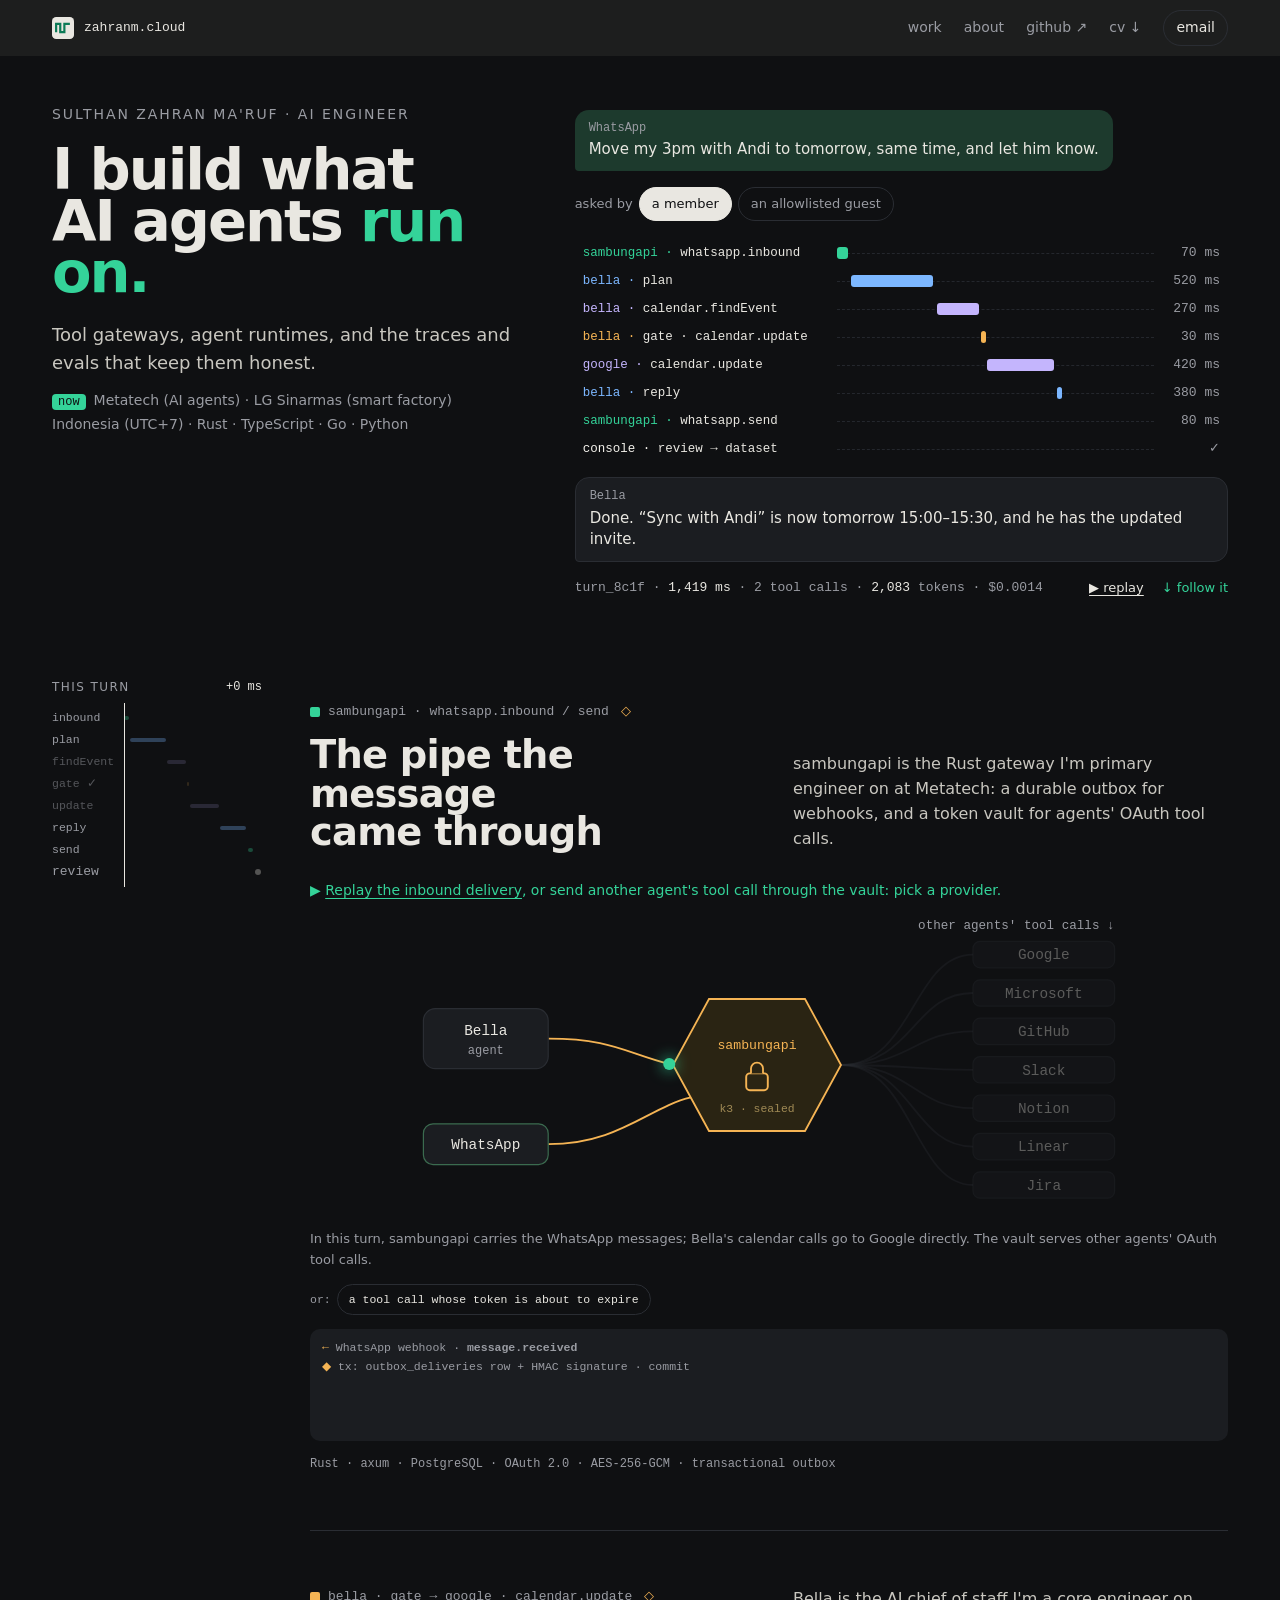
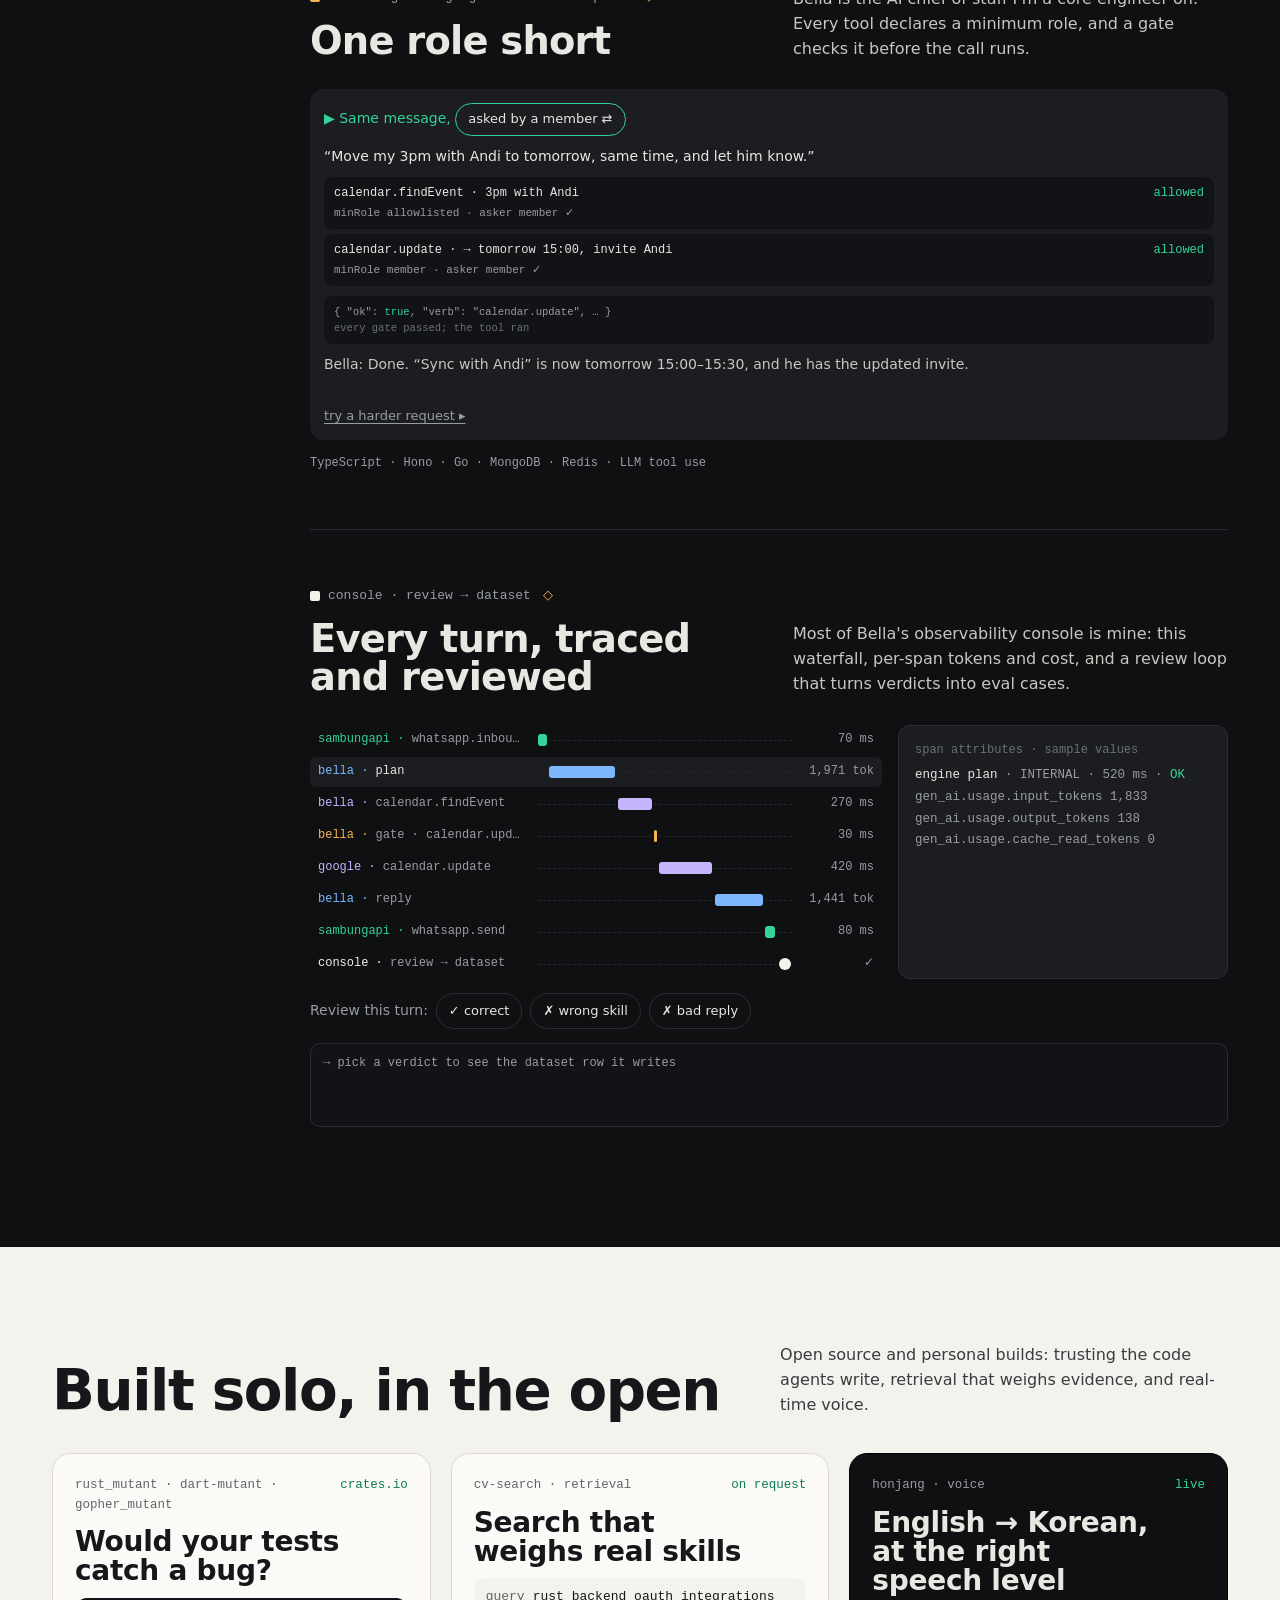
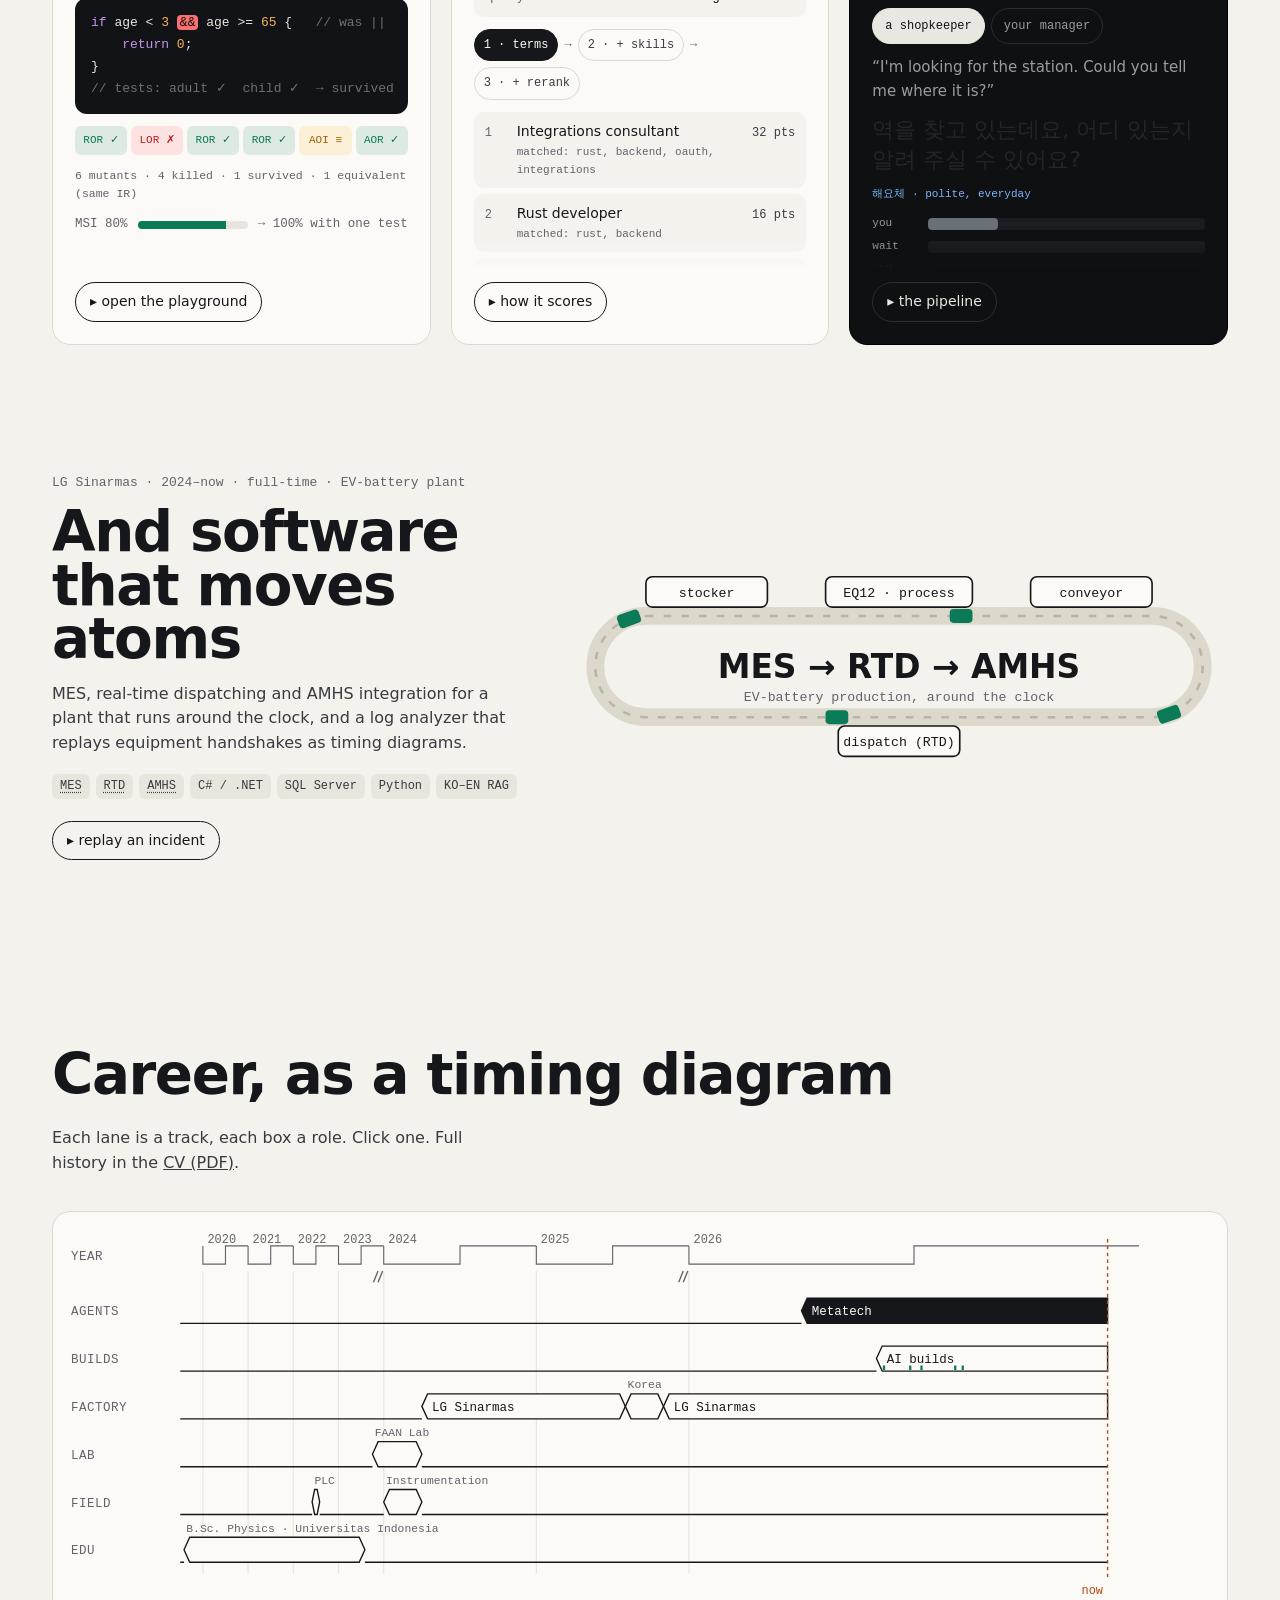
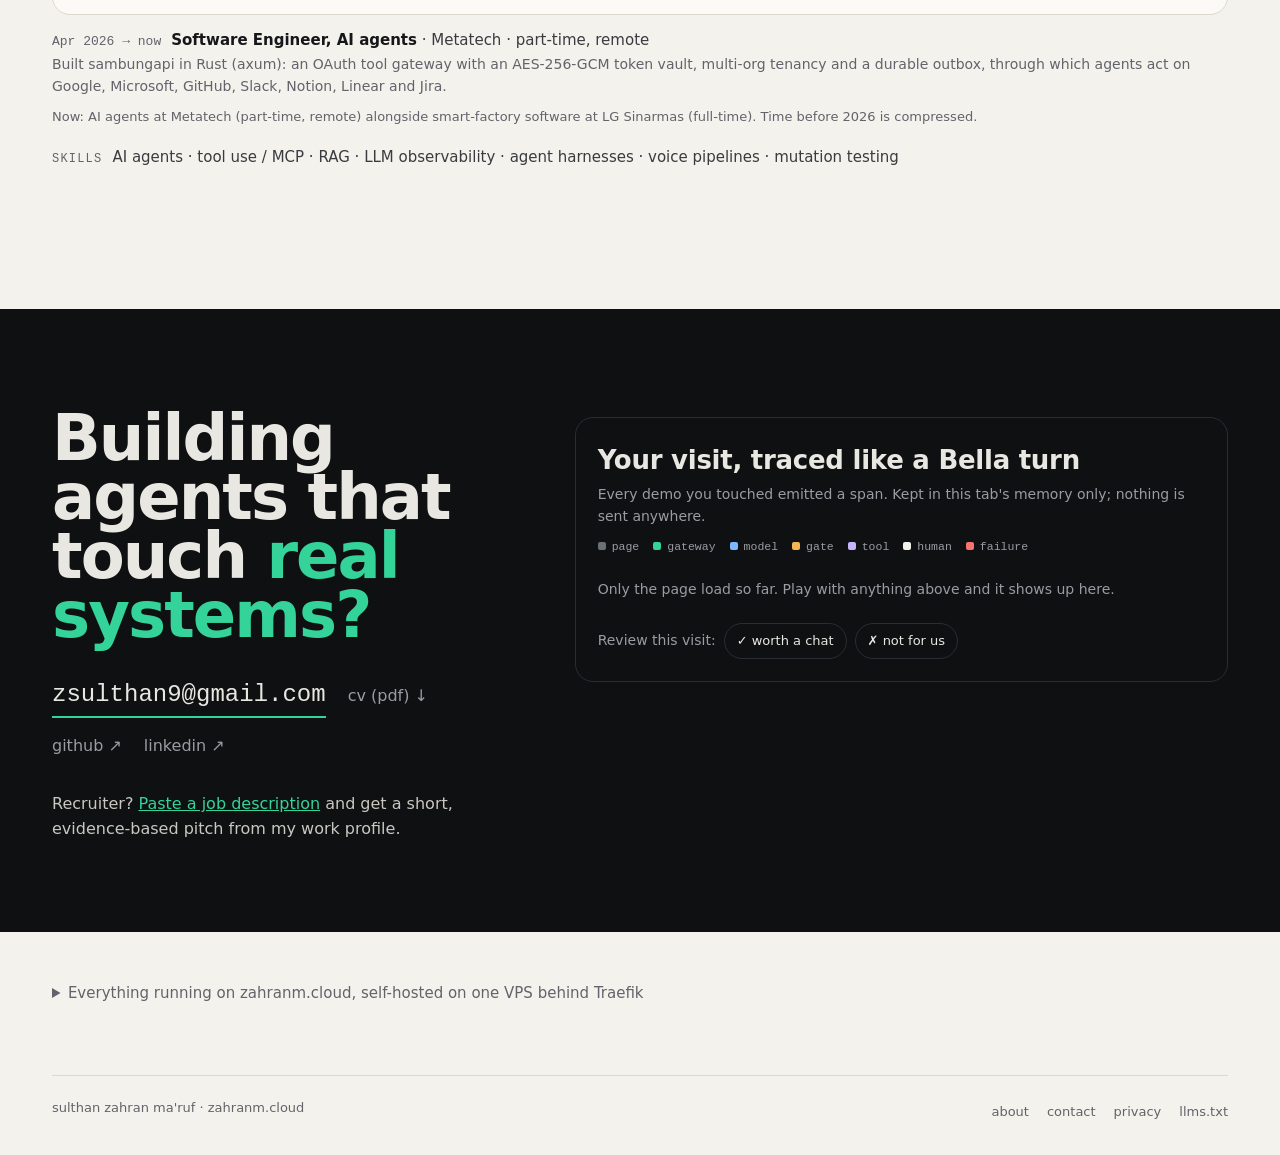
==== commit d3b0b872: "feat(hub): round 8, a two-column hero and demos at full width - Hero: identity left, the traced turn" ====
--- a/hub/index.html
+++ b/hub/index.html
@@ -145,7 +145,7 @@
 .wf-row .bar { position: absolute; top: 0; height: 12px; border-radius: 3px; background: var(--c); width: 0; }
 .wf-row.mark .bar { border-radius: 50%; width: 12px !important; transform: scale(0); transition: transform .24s var(--out); }
 .wf-row.mark.on .bar { transform: none; }
-.wf-row .ms { font-family: var(--mono); font-size: 13px; color: var(--c-dim); text-align: right; padding-right: 8px; font-variant-numeric: tabular-nums; }
+.wf-row .ms { font-family: var(--mono); font-size: 13px; color: var(--c-dim); text-align: right; padding-right: 8px; white-space: nowrap; font-variant-numeric: tabular-nums; }
 .wf-row.fail .lbl, .wf-row.fail .ms { color: var(--c-red); }
 .wf-row.nr { opacity: .35; }
 .wf-row.nr .ms::after { content: "not run"; }
@@ -167,6 +167,8 @@
 .act1 .wrap { display: grid; grid-template-columns: 210px minmax(0, 1fr); gap: 48px; align-items: start; }
 .minimap { position: sticky; top: 88px; z-index: 5; font-family: var(--mono); font-size: 11.5px; color: var(--c-dim); }
 .minimap .mm-h { display: flex; justify-content: space-between; font-family: var(--sans); font-size: 12px; letter-spacing: .12em; text-transform: uppercase; margin-bottom: 10px; }
+.minimap.paused .mm-wf, .minimap.paused .mm-strip { opacity: .35; }
+.minimap .mm-h .mm-l { font-family: inherit; letter-spacing: inherit; text-transform: inherit; color: inherit; }
 .minimap .mm-h span { font-family: var(--mono); letter-spacing: 0; text-transform: none; color: var(--c-text); font-variant-numeric: tabular-nums; }
 .mm-wf { position: relative; --lw: 64px; --f: 0; }
 .mm-row { display: grid; grid-template-columns: var(--lw) minmax(0, 1fr); gap: 8px; align-items: center; width: 100%; height: 22px; text-align: left; color: var(--c-dim); opacity: .5; transition: opacity .2s linear, color .2s linear; }
@@ -207,12 +209,17 @@
 .try { font-size: 14px; color: var(--accent); }
 .dark .try { color: var(--c-green); }
 /* console chapter */
-.insp { display: grid; grid-template-columns: 220px minmax(0, 1fr); gap: 12px; }
+.insp { display: grid; grid-template-columns: minmax(0, 1fr) 330px; gap: 16px; }
 .insp-list { display: grid; gap: 2px; align-content: start; }
-.insp-list button { display: grid; grid-template-columns: 8px 1fr; gap: 8px; align-items: center; text-align: left; padding: 7px 9px; border-radius: 7px; font-family: var(--mono); font-size: 12.5px; color: var(--c-dim); transition: background .12s linear, color .12s linear; }
-.insp-list button i { width: 8px; height: 8px; border-radius: 2px; background: var(--c); }
-.insp-list button:hover { color: var(--c-text); }
-.insp-list button[aria-pressed="true"] { background: var(--c-panel); color: var(--c-text); }
+.insp-list .wf-row { grid-template-columns: 214px minmax(0, 1fr) 76px; height: 30px; }
+.insp-list .wf-row .lbl, .insp-list .wf-row .ms { font-size: 12px; }
+.insp-list .wf-row .lbl { color: var(--c-dim); }
+.insp-list .wf-row:hover .lbl, .insp-list .wf-row[aria-pressed="true"] .lbl { color: var(--c-text); }
+.insp-list .wf-row[aria-pressed="true"] { background: var(--c-panel); }
+.insp-list .wf-row.nr .lbl { text-decoration: line-through; }
+.insp-list .wf-row.nr .ms::after { content: ""; }
+.insp-list .wf-row.mark .bar { transform: none; }
+.insp-list .wf-row.fail .lbl, .insp-list .wf-row.fail .ms { color: var(--c-red); }
 .insp-body { background: var(--c-panel); border: 1px solid var(--c-line); border-radius: 12px; padding: 14px 16px; font-family: var(--mono); font-size: 12.5px; line-height: 1.75; color: var(--c-dim); min-height: 188px; }
 .insp-body b { color: var(--c-text); font-weight: 500; } .insp-body .ok { color: var(--c-green); } .insp-body .bad { color: var(--c-red); } .insp-body .key { color: var(--c-amber); }
 .insp-body .cap2 { display: block; color: #6b6f78; font-size: 12px; margin-bottom: 4px; }
@@ -240,16 +247,23 @@
 .peek h3 { font-family: var(--cond); font-weight: 600; font-size: 28px; line-height: 1.05; letter-spacing: -.01em; text-wrap: balance; }
 .peek .more { display: none; }
 .pk-body { display: grid; gap: 12px; align-content: start; min-width: 0; }
-.peek:not(.open) .pk-body { height: 392px; overflow: hidden; -webkit-mask-image: linear-gradient(#000 calc(100% - 48px), transparent); mask-image: linear-gradient(#000 calc(100% - 48px), transparent); }
-.peek:not(.open) .rag-list li:nth-child(n+4), .peek:not(.open) .rag-note, .peek:not(.open) .mark300, .peek:not(.open) .hj-level small { display: none; }
-.peek:not(.open) .hj-ko { font-size: 22px; }
+.pk-body { height: 392px; overflow: hidden; -webkit-mask-image: linear-gradient(#000 calc(100% - 24px), transparent); mask-image: linear-gradient(#000 calc(100% - 24px), transparent); }
+.peek .rag-list li:nth-child(n+4), .peek .hj-level small { display: none; }
+.peek .hj-ko { font-size: 22px; }
 .mstrip { display: flex; gap: 4px; }
 .mstrip span { flex: 1; font-family: var(--mono); font-size: 11px; text-align: center; padding: 6px 0; border-radius: 6px; background: rgba(11,122,86,.12); color: var(--accent); }
 .mstrip .sv { background: #fde2e2; color: #b91c1c; } .mstrip .eq { background: #fbefd5; color: #a16207; }
 .mstrip-cap { font-family: var(--mono); font-size: 11.5px; color: var(--muted); }
-.peek.open { grid-column: 1 / -1; order: -1; }
-.peek.open .more { display: grid; gap: 14px; }
-.peek.open .pv-only { display: none; }
+.peek.active { box-shadow: 0 0 0 2px var(--ink); }
+.peek.dark.active { box-shadow: 0 0 0 2px var(--c-green); }
+.stage { grid-column: 1 / -1; background: var(--paper); border: 1px solid var(--line); border-radius: 18px; padding: 22px; animation: rise .3s var(--out) both; }
+.stage.dark { background: var(--night); color: var(--c-text); border-color: #000; }
+.stage .play { justify-self: start; }
+.stage:empty { display: none; }
+.stage .more { display: grid; gap: 14px; }
+.stage .stage-h { font-family: var(--mono); font-size: 12.5px; color: var(--muted); }
+.stage.dark .stage-h { color: var(--c-dim); }
+.stage #hj-300 { opacity: 1; color: var(--c-dim); font-family: var(--mono); font-size: 12px; }
 .expand { justify-self: start; font-size: 14px; padding: 8px 14px; border-radius: 999px; border: 1px solid var(--ink); transition: background .12s linear, color .12s linear; }
 .expand:hover { background: var(--ink); color: var(--paper); }
 .peek.dark .expand { border-color: var(--c-line); color: var(--c-text); }
@@ -368,7 +382,9 @@
 .gw-log .ok { color: var(--c-green); } .gw-log .key { color: var(--c-amber); }
 #gw-provs, .gw .wire.ow { opacity: .35; transition: opacity .25s linear; }
 .gw.tools #gw-provs, .gw.tools .wire.ow, #gw-provs:hover, #gw-provs:focus-within { opacity: 1; }
-.gw .other { font-family: var(--mono); font-size: 10px; fill: var(--c-dim); }
+.gw .other { font-family: var(--mono); font-size: 10.5px; fill: var(--c-dim); }
+.gw-note { font-size: 13px; color: var(--c-dim); }
+.gw-log span { white-space: nowrap; }
 
 /* mutation playground */
 .mut { display: grid; grid-template-columns: minmax(0, 1.05fr) minmax(0, .95fr); gap: 14px; }
@@ -509,6 +525,8 @@
 .perm-res { margin: 0; background: var(--c-bg); border-radius: 8px; padding: 8px 10px; font-family: var(--mono); font-size: 10.5px; line-height: 1.55; color: var(--c-dim); white-space: pre-wrap; word-break: break-word; }
 .perm-res b { color: var(--c-red); font-weight: 400; }
 .perm-res:empty { display: none; }
+.perm .stale { opacity: .4; transition: opacity .2s linear; }
+.perm-res .okk { color: var(--c-green); }
 
 #timeline { display: block; width: 100%; height: auto; font-family: var(--mono); }
 #timeline .lane-label { font-size: 11px; fill: var(--muted); letter-spacing: .04em; }
@@ -539,6 +557,29 @@
 .atoms.line svg#fx-svg { width: 100%; height: auto; }
 .gw-log { min-height: 112px; }
 
+/* ── round 8: wide layouts ── */
+@media (min-width: 1100px) {
+  .hero .wrap { display: grid; grid-template-columns: minmax(0, 5fr) minmax(0, 7fr); gap: 56px; align-items: start; }
+  .hero h1 { font-size: clamp(50px, 4.5vw, 66px); }
+  .hero .sub { font-size: 18px; }
+  .hero .turn { margin-top: 6px; border-top: 0; padding-top: 0; }
+  .hero .wf-row { grid-template-columns: 248px minmax(0, 1fr) 60px; height: 28px; }
+  .hero .wf-row .lbl { font-size: 12.5px; }
+  .hero .msg { max-width: none; }
+  .contact .wrap { display: grid; grid-template-columns: minmax(0, 5fr) minmax(0, 7fr); gap: 56px; align-items: start; }
+  .contact h2 { font-size: clamp(42px, 5vw, 76px); }
+  .contact .visit { margin-top: 8px; }
+  .contact .vt .wf-row { grid-template-columns: 200px minmax(0, 1fr) 60px; }
+}
+@media (min-width: 981px) {
+  .chap { grid-template-columns: minmax(0, 1fr); gap: 28px; }
+  .chap > div:first-child { display: grid; grid-template-columns: minmax(0, 1fr) minmax(0, 1fr); grid-template-areas: "tag cap" "h cap"; column-gap: 48px; align-items: start; }
+  .chap > div:first-child .span-tag { grid-area: tag; }
+  .chap > div:first-child h2 { grid-area: h; }
+  .chap > div:first-child .cap { grid-area: cap; margin-top: 0; align-self: end; }
+  .gw svg { max-height: 300px; }
+}
+
 /* ── responsive ── */
 @media (max-width: 1100px) {
   .act1 .wrap { grid-template-columns: minmax(0, 1fr); gap: 0; }
@@ -551,14 +592,15 @@
 @media (max-width: 980px) {
   .chap { grid-template-columns: minmax(0, 1fr); gap: 22px; padding: 56px 0; }
   .peeks { grid-template-columns: minmax(0, 1fr); }
-  .peek:not(.open) .pk-body { height: auto; max-height: 432px; }
+  .pk-body { height: auto; max-height: 432px; }
+  .stage { padding: 16px; }
   .atoms .grid { grid-template-columns: minmax(0, 1fr); gap: 24px; }
   .idx-table li { grid-template-columns: 1fr auto; gap: 3px 12px; }
   .idx-table .ds { grid-column: 1 / -1; grid-row: 2; font-size: 14px; }
   .idx-table .status { grid-row: 3; }
   .idx-table li > a:last-child { grid-row: 1; grid-column: 2; }
   .insp { grid-template-columns: minmax(0, 1fr); }
-  .insp-list { grid-template-columns: repeat(2, minmax(0, 1fr)); }
+  .mut { grid-template-columns: minmax(0, 1fr); }
 }
 @media (max-width: 640px) {
   :root { --gutter: 16px; }
@@ -567,9 +609,11 @@
   .bar nav .opt { display: none; }
   .hero { padding: 40px 0 40px; }
   .hero .sub { font-size: 17px; margin-top: 16px; }
-  .turn { margin-top: 28px; padding-top: 16px; }
+  .turn { margin-top: 16px; padding-top: 14px; }
   .msg { font-size: 14px; }
-  .wf-row { grid-template-columns: 132px minmax(0, 1fr) 60px; gap: 8px; height: 30px; }
+  .wf-row { grid-template-columns: 132px minmax(0, 1fr) 60px; gap: 8px; height: 24px; }
+  .wf { margin-top: 12px; }
+  .msg.out { margin-top: 10px; }
   .wf-row .lbl { font-size: 11.5px; padding-left: 4px; }
   .wf-row .lbl .svc, .wf-row .lg { display: none; }
   .wf-row .sh { display: inline; }
@@ -584,7 +628,7 @@
   .atoms, .career { padding: 72px 0 24px; }
   .contact { margin-top: 84px; padding: 72px 0; }
   .visit { margin-top: 48px; padding: 16px; }
-  .insp-list { grid-template-columns: minmax(0, 1fr); }
+  .insp-list .wf-row { grid-template-columns: 132px minmax(0, 1fr) 60px; height: 28px; }
   .code { font-size: 12px; padding: 12px; }
   .code .tb .w, .code .cmx { display: none; }
   .t-top { flex-direction: column-reverse; align-items: flex-start; gap: 10px; }
@@ -624,10 +668,12 @@
 
 <section class="hero dark" aria-labelledby="hero-title">
   <div class="wrap">
+    <div class="hero-id">
     <p class="eyebrow">Sulthan Zahran Ma'ruf · AI engineer</p>
     <h1 id="hero-title">I build what<br>AI agents <em>run on.</em></h1>
     <p class="sub">Tool gateways, agent runtimes, and the traces and evals that keep them honest.</p>
     <p class="facts"><b>now</b>Metatech (AI agents) · LG Sinarmas (smart factory)<br>Indonesia (UTC+7) · Rust · TypeScript · Go · Python</p>
+    </div>
 
     <div class="turn" id="turn">
       <div class="turn-top">
@@ -644,10 +690,9 @@
 <section class="act1 dark" id="turn-chapters" aria-label="The turn, span by span">
   <div class="wrap">
     <aside class="minimap" aria-label="This turn, as you scroll">
-      <p class="mm-h">this turn <span id="mm-t">+0 ms</span></p>
+      <p class="mm-h"><span class="mm-l" id="mm-l">this turn</span> <span id="mm-t">+0 ms</span></p>
       <div class="mm-wf" id="mm"></div>
       <div class="mm-strip" id="mm-strip" aria-hidden="true"></div>
-      <p class="mm-visit" id="mm-visit">your visit: <b id="mm-n">1</b> span<span id="mm-s"></span><br><span id="mm-last">page.load</span></p>
     </aside>
     <div>
 
@@ -666,12 +711,13 @@
             <path d="M250 70 L330 70 L360 125 L330 180 L250 180 L220 125 Z"/>
             <text x="290" y="112" text-anchor="middle">sambungapi</text>
             <g transform="translate(279 122)"><rect class="lock" id="gw-lock" x="2" y="10" width="18" height="14" rx="3"/><path class="lock" id="gw-shackle" d="M6 10 V6 a5 5 0 0 1 10 0 V10"/></g>
-            <text x="290" y="164" text-anchor="middle" class="tok" id="gw-tok">sealed · k3:9f3a…</text>
+            <text x="290" y="164" text-anchor="middle" class="tok" id="gw-tok">k3 · sealed</text>
           </g>
           <g id="gw-wanode"></g>
           <g id="gw-provs"></g>
-          <circle class="packet" id="gw-packet" r="5" cx="-20" cy="-20"/>
+          <circle class="packet" id="gw-packet" r="5" cx="-999" cy="-999"/>
         </svg>
+          <p class="gw-note">In this turn, sambungapi carries the WhatsApp messages; Bella's calendar calls go to Google directly. The vault serves other agents' OAuth tool calls.</p>
           <div class="gw-act" role="group" aria-label="Another path"><span>or:</span><button type="button" id="gw-exp">a tool call whose token is about to expire</button></div>
           <div class="gw-log" id="gw-log" aria-live="polite"><span class="key">$</span> waiting for the message…</div>
           <p class="stack">Rust · axum · PostgreSQL · OAuth 2.0 · AES-256-GCM · transactional outbox</p>
@@ -689,7 +735,7 @@
           <p class="try">▶ Same message, <button type="button" class="who" id="perm-who">asked by a member ⇄</button></p>
           <p class="perm-ask" id="perm-ask"></p>
           <ul class="perm-steps" id="perm-steps"></ul>
-          <pre class="perm-res" id="perm-res" aria-label="What the model receives for the denied call"></pre>
+          <pre class="perm-res" id="perm-res" aria-label="The tool result the model receives"></pre>
           <p class="perm-reply" id="perm-reply" aria-live="polite"></p>
           <button type="button" class="harder" id="perm-harder">try a harder request ▸</button>
         </div>
@@ -724,7 +770,7 @@
 <section class="solo" id="solo" aria-labelledby="solo-title">
   <div class="wrap">
     <div class="sec-h">
-      <h2 id="solo-title">Same problems, solo</h2>
+      <h2 id="solo-title">Built solo, in the open</h2>
       <p>Open source and personal builds: trusting the code agents write, retrieval that weighs evidence, and real-time voice.</p>
     </div>
     <div class="peeks">
@@ -794,8 +840,8 @@
           <button type="button" data-k="2" aria-pressed="false">3 · + rerank</button>
         </div>
         <ol class="rag-list" id="rag-list" aria-label="Ranked candidates"></ol>
-        <p class="rag-note" id="rag-note" aria-live="polite"></p>
         <div class="more">
+          <p class="rag-note" id="rag-note" aria-live="polite"></p>
           <ul class="chips" aria-label="Stack"><li>Go</li><li>React</li><li>Gemini extraction</li><li>LLM rerank</li></ul>
           <div class="tlinks"><a href="https://github.com/SulthanZahran1/cv-search-prototype/blob/main/api/main.go#L1228" target="_blank" rel="noreferrer">the scoring function ↗</a><a href="https://github.com/SulthanZahran1/cv-search-prototype" target="_blank" rel="noreferrer">source ↗</a></div>
         </div>
@@ -820,10 +866,10 @@
           <div class="lane"><span>LLM</span><span class="tr"><span class="seg llm" id="hj-llm"></span></span></div>
           <div class="lane"><span>TTS</span><span class="tr"><span class="seg tts" id="hj-tts1"></span><span class="seg tts2" id="hj-tts2"></span></span></div>
           <div class="axis"><span></span><span><i>you stop</i><i>first audio</i></span></div>
-          <div class="mark300"><span id="hj-300">Waits for 1.2 s of silence, translates the whole reply, then speaks it clause by clause. Next (ADR-0004): stream LLM tokens into TTS.</span></div>
           <span class="vline" id="hj-vline"></span>
         </div>
         <div class="more">
+          <p id="hj-300">Waits for 1.2 s of silence (Deepgram UtteranceEnd), translates the whole reply, then speaks it clause by clause. Two speech levels; auto mode picks between them. Next (ADR-0004): stream LLM tokens into TTS.</p>
         <button type="button" class="play" id="hj-play">▶ replay</button>
           <ul class="chips" aria-label="Stack"><li>Expo</li><li>FastAPI</li><li>WebSocket</li><li>Deepgram Nova-3</li><li>OpenRouter</li><li>ElevenLabs</li></ul>
           <div class="tlinks">
@@ -836,6 +882,7 @@
         <button type="button" class="expand" aria-expanded="false">▸ the pipeline</button>
       </article>
 
+      <div class="stage" id="pk-stage" aria-live="polite"></div>
     </div>
   </div>
 </section>
@@ -949,6 +996,7 @@
 
 <section class="contact dark" id="contact" aria-labelledby="contact-title">
   <div class="wrap">
+    <div>
     <h2 id="contact-title">Building agents that touch <em>real systems?</em></h2>
     <div class="cta">
       <button type="button" class="copybig" data-copy="zsulthan9@gmail.com" aria-label="Copy email address">zsulthan9@gmail.com</button>
@@ -957,6 +1005,7 @@
       <a href="https://www.linkedin.com/in/sulthan-zahran-ui" target="_blank" rel="noreferrer">linkedin ↗</a>
     </div>
     <p class="recruit">Recruiter? <a href="/recruit/">Paste a job description</a> and get a short, evidence-based pitch from my work profile.</p>
+    </div>
     <div class="visit" aria-labelledby="visit-title">
       <h3 id="visit-title">Your visit, traced like a Bella turn</h3>
       <p class="vsub">Every demo you touched emitted a span. Kept in this tab's memory only; nothing is sent anywhere.</p>
@@ -1032,9 +1081,6 @@
 var VISIT = [];
 function emit(svc, name, dur) {
   VISIT.push({ svc: svc, name: name, t: performance.now() - T0, d: dur || 300 });
-  var n = document.getElementById("mm-n"); if (!n) return;
-  n.textContent = VISIT.length; document.getElementById("mm-s").textContent = VISIT.length === 1 ? "" : "s";
-  var last = document.getElementById("mm-last"); last.textContent = svc + " · " + name;
   if (window.renderVisit) window.renderVisit();
 }
 emit("page", "load", Math.round(performance.now()));
@@ -1051,16 +1097,38 @@
 });
 /* touch devices tap, they don't click */
 if (window.matchMedia && matchMedia("(hover: none)").matches) [].forEach.call(document.querySelectorAll(".tap-word"), function (w) { w.textContent = "Tap"; });
-/* peeks expand in place */
-[].forEach.call(document.querySelectorAll(".peek .expand"), function (b) {
-  var card = b.closest(".peek"), label = b.textContent;
-  b.addEventListener("click", function () {
-    var open = card.classList.toggle("open");
-    b.setAttribute("aria-expanded", String(open)); b.textContent = open ? "▴ close" : label;
-    emit("page", (open ? "open " : "close ") + card.id.replace("pk-", ""), 200);
-    card.scrollIntoView({ block: open ? "start" : "nearest", behavior: REDUCED ? "auto" : "smooth" });
+/* peeks: the cards keep their row; the opened card's detail moves onto the
+   stage under the row, one at a time */
+(function () {
+  var stage = document.getElementById("pk-stage"), cur = null;
+  var cards = [].map.call(document.querySelectorAll(".peek"), function (card) {
+    var b = card.querySelector(".expand"), more = card.querySelector(".more"), label = b.textContent;
+    b.setAttribute("aria-controls", "pk-stage");
+    return { card: card, b: b, more: more, label: label, home: more.parentNode, next: more.nextSibling };
   });
-});
+  function close(c) {
+    c.home.insertBefore(c.more, c.next); c.card.classList.remove("active");
+    c.b.setAttribute("aria-expanded", "false"); c.b.textContent = c.label;
+  }
+  cards.forEach(function (c) {
+    c.b.addEventListener("click", function () {
+      var opening = cur !== c;
+      if (cur) close(cur);
+      stage.innerHTML = ""; stage.classList.remove("dark"); cur = null;
+      emit("page", (opening ? "open " : "close ") + c.card.id.replace("pk-", ""), 200);
+      if (!opening) return;
+      cur = c; c.card.classList.add("active"); c.b.setAttribute("aria-expanded", "true"); c.b.textContent = "▴ close";
+      stage.classList.toggle("dark", c.card.classList.contains("dark"));
+      var h = document.createElement("p"); h.className = "stage-h"; h.textContent = c.card.querySelector(".pk-tag span").textContent + " · " + c.card.querySelector("h3").textContent;
+      stage.appendChild(h); stage.appendChild(c.more);
+      /* phones stack the cards, so the detail goes right under its own card */
+      if (window.matchMedia && matchMedia("(max-width: 980px)").matches) c.card.parentNode.insertBefore(stage, c.card.nextSibling);
+      else c.card.parentNode.appendChild(stage);
+      if (c.card.id === "pk-mut" && !document.querySelector('#m-list button[aria-pressed="true"]')) document.getElementById("m-runall").click();
+      stage.scrollIntoView({ block: "nearest", behavior: REDUCED ? "auto" : "smooth" });
+    });
+  });
+})();
 (function () {
   var a = document.getElementById("atoms"), b = document.getElementById("atoms-open");
   b.addEventListener("click", function () {
@@ -1103,7 +1171,7 @@
         ["sambungapi", "whatsapp.inbound", 0, 70, "gw", "ch-gateway"],
         ["bella", "plan", 90, 610, "llm", "ch-console"],
         ["bella", "calendar.findEvent", 630, 900, "prov", "ch-gate"],
-        ["bella", "gate · calendar.update ✗", 910, 940, "fail", "ch-gate"],
+        ["bella", "gate ✗ · calendar.update", 910, 940, "fail", "ch-gate"],
         ["google", "calendar.update", 0, 0, "skip", "ch-gate"],
         ["bella", "reply", 960, 1300, "llm", "ch-console"],
         ["sambungapi", "whatsapp.send", 1320, 1400, "gw", "ch-gateway"],
@@ -1207,11 +1275,15 @@
     return '<span class="cap2">span attributes · sample values</span><b>verb ' + p[1] + "</b> · CLIENT · " + dur + ' ms · <span class="ok">OK</span><br>' + (p[1] === "calendar.findEvent" ? "minRole allowlisted ✓ · read" : "minRole member ✓ · write · idempotency_key turn_8c1f:4") + '<br><span class="key">→</span> ' + (API[p[1].split(".")[0]] || "provider API") + ' · <span class="ok">200</span>';
   }
   function render() {
-    var T = window.TURN(); list.innerHTML = "";
-    T.turn.spans.forEach(function (p, k) {
-      var b = document.createElement("button"); b.type = "button"; b.setAttribute("aria-pressed", String(k === sel));
+    var T = window.TURN(), s = T.turn; list.innerHTML = "";
+    var llmTotal = s.spans.reduce(function (a, q) { return a + (q[4] === "llm" ? q[3] - q[2] : 0); }, 0);
+    s.spans.forEach(function (p, k) {
+      var b = document.createElement("button"), dur = p[3] - p[2];
+      b.type = "button"; b.setAttribute("aria-pressed", String(k === sel));
+      b.className = "wf-row" + (p[4] === "human" ? " mark" : "") + (p[4] === "fail" ? " fail" : "") + (p[4] === "skip" ? " nr" : "");
       b.style.setProperty("--c", T.C[p[4]] || T.C.prov);
-      b.innerHTML = "<i></i>" + p[1].replace(" ✗", "");
+      var val = p[4] === "skip" ? "not run" : p[4] === "human" ? "✓" : p[4] === "llm" ? fmt(Math.round(s.tok * dur / llmTotal)) + " tok" : dur + " ms";
+      b.innerHTML = '<span class="lbl"><i class="svc">' + p[0] + " · </i>" + p[1] + '</span><span class="tr">' + (p[4] === "skip" ? "" : '<span class="bar" style="left:' + (p[2] / T.axis * 100) + "%;width:" + (p[4] === "human" ? 0 : Math.max(0.6, dur / T.axis * 100)) + '%"></span>') + '</span><span class="ms">' + val + "</span>";
       b.addEventListener("click", function () { sel = k; render(); emit("console", "inspect " + p[1], 120); });
       list.appendChild(b);
     });
@@ -1286,6 +1358,11 @@
   window.addEventListener("scroll", onScroll, { passive: true });
   window.addEventListener("resize", onScroll);
   document.addEventListener("turn:role", build);
+  document.addEventListener("gate:request", function (e) {
+    var other = e.detail === 1, aside = mm.closest(".minimap");
+    aside.classList.toggle("paused", other);
+    document.getElementById("mm-l").textContent = other ? "paused · other request" : "this turn";
+  });
   build();
 })();
 
@@ -1319,7 +1396,7 @@
   document.getElementById("v-review").addEventListener("click", function (e) {
     var b = e.target.closest("button"); if (!b) return;
     var good = b.dataset.v === "correct";
-    row.innerHTML = '<span class="' + (good ? "ok" : "bad") + '">decision ' + b.dataset.v + "</span> → " + (good ? "your next step: <b>email me</b> (button below copies the address)" : "fair. Thanks for looking, and the feedback is welcome by email.");
+    row.innerHTML = '<span class="' + (good ? "ok" : "bad") + '">decision ' + b.dataset.v + "</span> → " + (good ? "your next step: <b>email me</b> (the address above copies on click)" : "fair. Thanks for looking, and the feedback is welcome by email.");
     emit("console", "review visit · " + b.dataset.v, 200);
   });
 })();
@@ -1342,7 +1419,7 @@
   var lock = document.getElementById("gw-lock"), shackle = document.getElementById("gw-shackle");
   var agentG = document.getElementById("gw-agent"), hubG = document.getElementById("gw-hub");
   function el(tag, a, parent) { var n = document.createElementNS(NS, tag); for (var k in a) n.setAttribute(k, a[k]); (parent || svg).appendChild(n); return n; }
-  var inWire, waWire, outWires = [], nodes = [], narrow = null, sel = 0, busy = 0, userTouched = false;
+  var inWire, waWire, outWires = [], nodes = [], narrow = null, sel = 0, busy = 0, userTouched = false, other = null;
 
   function node(i, x, y, w, h) {
     var g = el("g", { "class": "node prov", tabindex: i === sel ? "0" : "-1", role: "button", "aria-label": "Call " + provs[i][0] + " through the gateway" }, pg);
@@ -1370,7 +1447,8 @@
     while (wires.firstChild) wires.removeChild(wires.firstChild);
     while (pg.firstChild) pg.removeChild(pg.firstChild);
     while (wg.firstChild) wg.removeChild(wg.firstChild);
-    outWires = []; nodes = []; packet.setAttribute("cx", -20); setLock(null);
+    if (other) { other.parentNode.removeChild(other); other = null; }
+    outWires = []; nodes = []; packet.setAttribute("cx", -999); setLock(null);
     if (!n) {
       svg.setAttribute("viewBox", "0 0 600 250"); agentG.setAttribute("transform", "translate(0 -22)"); hubG.removeAttribute("transform");
       inWire = el("path", { d: "M116 103 C170 103 180 115 220 125", "class": "wire" }, wires);
@@ -1381,7 +1459,7 @@
         outWires.push(el("path", { d: "M360 125 C420 125 420 " + (y + 11) + " 470 " + (y + 11), "class": "wire ow" }, wires));
         node(i, 470, y, 118, 22);
       });
-      el("text", { x: 588, y: 12, "text-anchor": "end", "class": "other" }, pg).textContent = "other agents' tool calls · not in this turn";
+      other = el("text", { x: 588, y: 12, "text-anchor": "end", "class": "other" }); other.textContent = "other agents' tool calls ↓";
     } else {
       /* agent + WhatsApp on top, vault in the middle, providers as a 4 + 3
          grid; the second row sits under the first row's gaps */
@@ -1395,7 +1473,7 @@
         outWires.push(el("path", { d: "M170 183 C170 208 " + cx + " 204 " + cx + " 230 L" + cx + " " + y, "class": "wire ow" }, wires));
         node(i, x, y, w, 26);
       });
-      el("text", { x: 170, y: 324, "text-anchor": "middle", "class": "other" }, pg).textContent = "other agents' tool calls · not in this turn";
+      other = el("text", { x: 170, y: 324, "text-anchor": "middle", "class": "other" }); other.textContent = "other agents' tool calls ↑";
     }
   }
   function along(path, dur, cb, my, rev) {
@@ -1411,7 +1489,7 @@
   var tokEl = document.getElementById("gw-tok");
   function setLock(tokenText) {
     var open = !!tokenText;
-    tokEl.textContent = open ? tokenText : "sealed · k3:9f3a…"; tokEl.classList.toggle("open", open); lock.classList.toggle("open", open); shackle.classList.toggle("open", open); shackle.setAttribute("d", open ? "M6 10 V6 a5 5 0 0 1 10 0 V4" : "M6 10 V6 a5 5 0 0 1 10 0 V10"); }
+    tokEl.textContent = open ? tokenText : "k3 · sealed"; tokEl.classList.toggle("open", open); lock.classList.toggle("open", open); shackle.classList.toggle("open", open); shackle.setAttribute("d", open ? "M6 10 V6 a5 5 0 0 1 10 0 V4" : "M6 10 V6 a5 5 0 0 1 10 0 V10"); }
   function hot(i, wa) {
     nodes.forEach(function (n, j) { n.classList.toggle("hot", j === i); });
     outWires.forEach(function (x, j) { x.classList.toggle("hot", j === i); });
@@ -1441,7 +1519,7 @@
         show(lines, 3);
         along(w, 600, function () {
           show(lines, 4);
-          along(w, 500, function () { setLock(null); along(inWire, 450, function () { packet.setAttribute("cx", -20); }, my, true); }, my, true);
+          along(w, 500, function () { setLock(null); along(inWire, 450, function () { packet.setAttribute("cx", -999); }, my, true); }, my, true);
         }, my);
       }, my);
     }, my);
@@ -1471,7 +1549,7 @@
                 /* the reply leg: Bella → sambungapi → WhatsApp */
                 later(900, function () {
                   along(inWire, 450, function () {
-                    along(waWire, 500, function () { show(lines, 5); later(400, function () { packet.setAttribute("cx", -20); }, my); }, my, true);
+                    along(waWire, 500, function () { show(lines, 5); later(400, function () { packet.setAttribute("cx", -999); }, my); }, my, true);
                   }, my);
                 }, my);
               }, my, true);
@@ -1524,13 +1602,16 @@
       return '<li class="' + (ok ? "" : "x") + '"><span>' + st[0] + " · " + st[1] + "</span>" + (ok ? '<span class="ok">allowed</span>' : '<span class="no">forbidden</span>') +
         "<small>minRole " + st[2] + " · asker " + role + (ok ? " ✓" : " ✗") + "</small></li>";
     }).join("");
-    reply.textContent = ""; res.textContent = "";
-    var items = [].slice.call(list.children), k = 0;
+    res.classList.add("stale"); reply.classList.add("stale");
+    var items = [].slice.call(list.children), k = 0, last = R.steps[R.steps.length - 1];
     (function next() {
       if (my !== tok) return;
       if (k < items.length) { items[k++].classList.add("on"); setTimeout(next, REDUCED ? 0 : 380); return; }
-      if (denied) res.innerHTML = '{ "ok": false, "verb": "' + denied[0] + '",\n  "error": { "code": <b>"forbidden"</b>,\n    "message": "Not authorised: ' + denied[0] + " requires role " + denied[2] + ", principal has " + role + '. …" } }';
+      res.innerHTML = denied
+        ? '{ "ok": false, "verb": "' + denied[0] + '",\n  "error": { "code": <b>"forbidden"</b>,\n    "message": "Not authorised: ' + denied[0] + " requires role " + denied[2] + ", principal has " + role + '. …" } }'
+        : '{ "ok": <span class="okk">true</span>, "verb": "' + last[0] + '", … }\n<span style="color:#6b6f78">every gate passed; the tool ran</span>';
       reply.textContent = "Bella: " + (R.reply ? R.reply[role] : T.turn.reply);
+      res.classList.remove("stale"); reply.classList.remove("stale");
     })();
   }
   who.addEventListener("click", function () {
@@ -1541,6 +1622,7 @@
   harder.addEventListener("click", function () {
     q = 1 - q; harder.textContent = q ? "◂ back to this turn" : "try a harder request ▸";
     emit("bella", q ? "gate · harder request" : "gate · this turn", 1200); show();
+    document.dispatchEvent(new CustomEvent("gate:request", { detail: q }));
   });
   document.addEventListener("turn:role", show);
   show();
@@ -1689,7 +1771,7 @@
   }
   function draw(i, p) {
     seg(you, P.you, p); seg(sil, P.sil, p); seg(llm, P.llm, p); seg(t1, P.t1, p); seg(t2, P.t2, p);
-    var on = p >= P.t1[0]; m300.classList.toggle("on", on); vline.classList.toggle("on", on);
+    vline.classList.toggle("on", p >= P.t1[0]);
     render(i, p);
   }
   function play(i) {
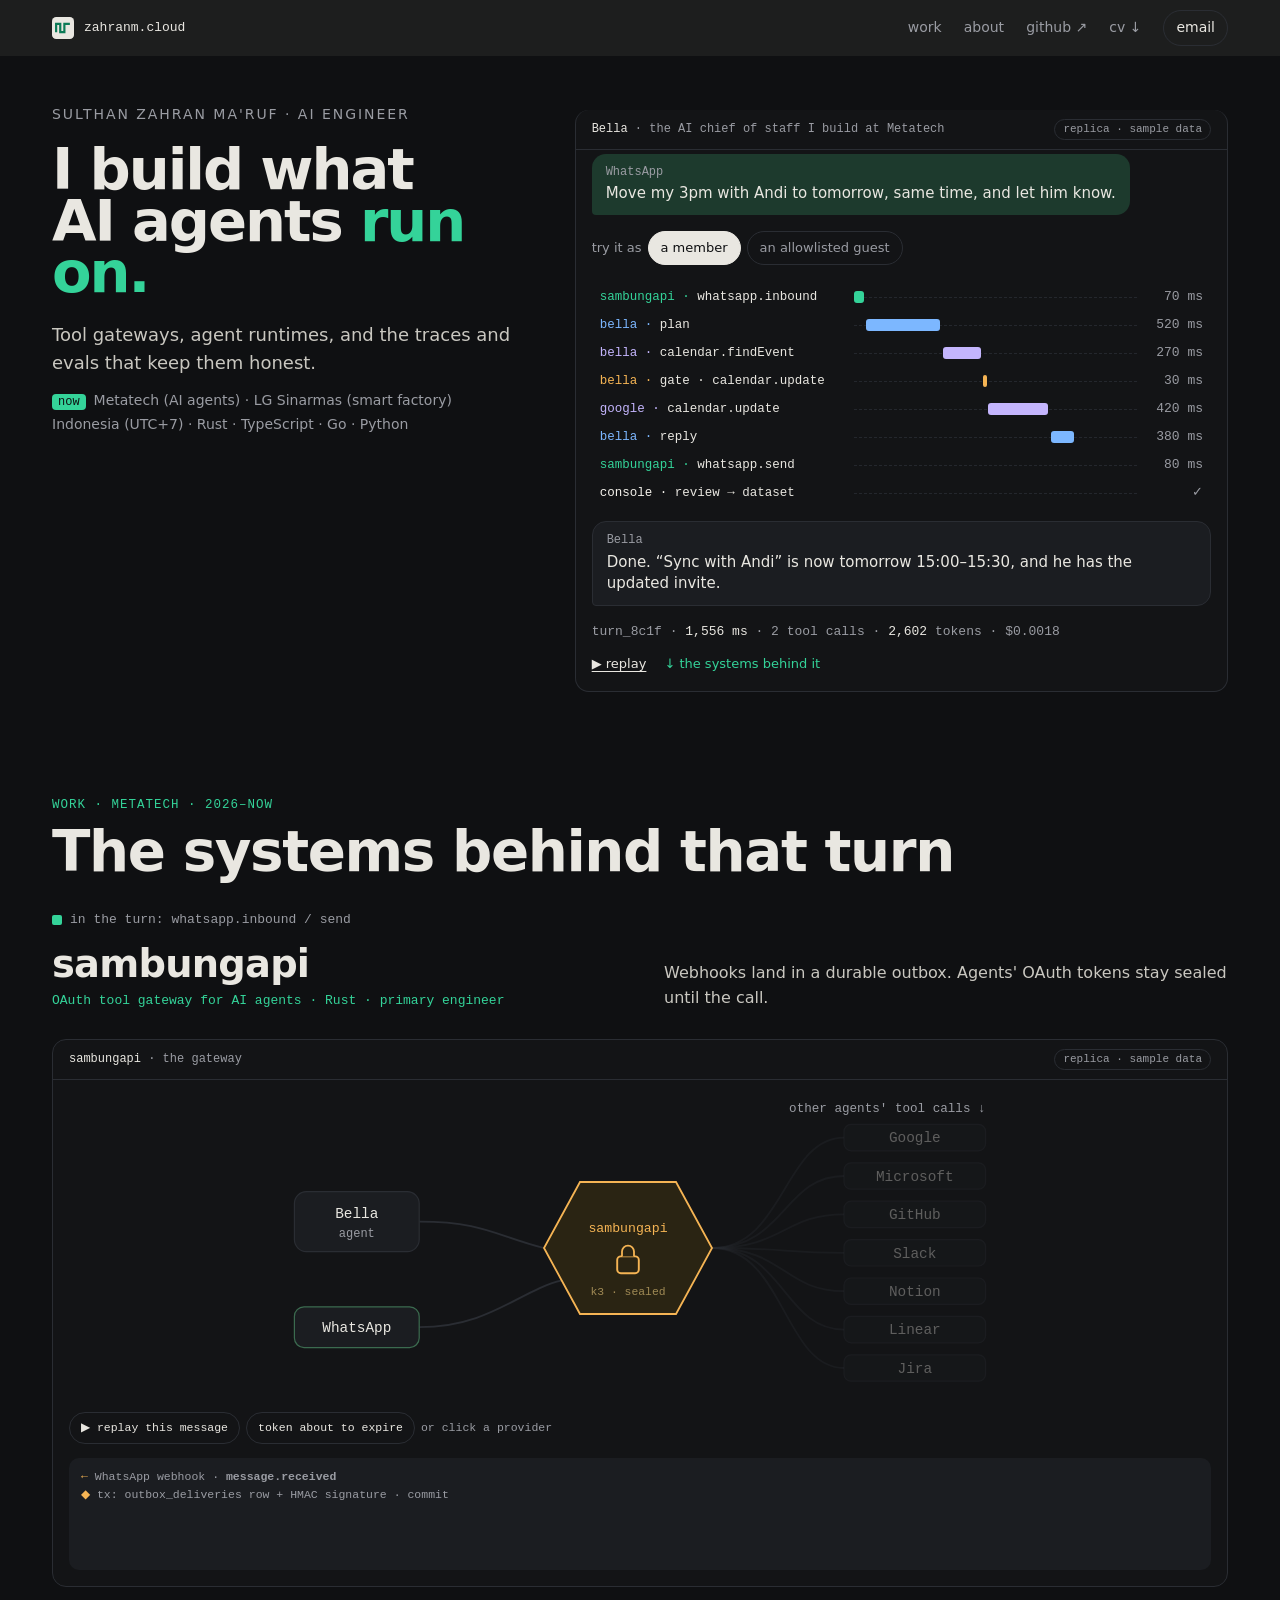
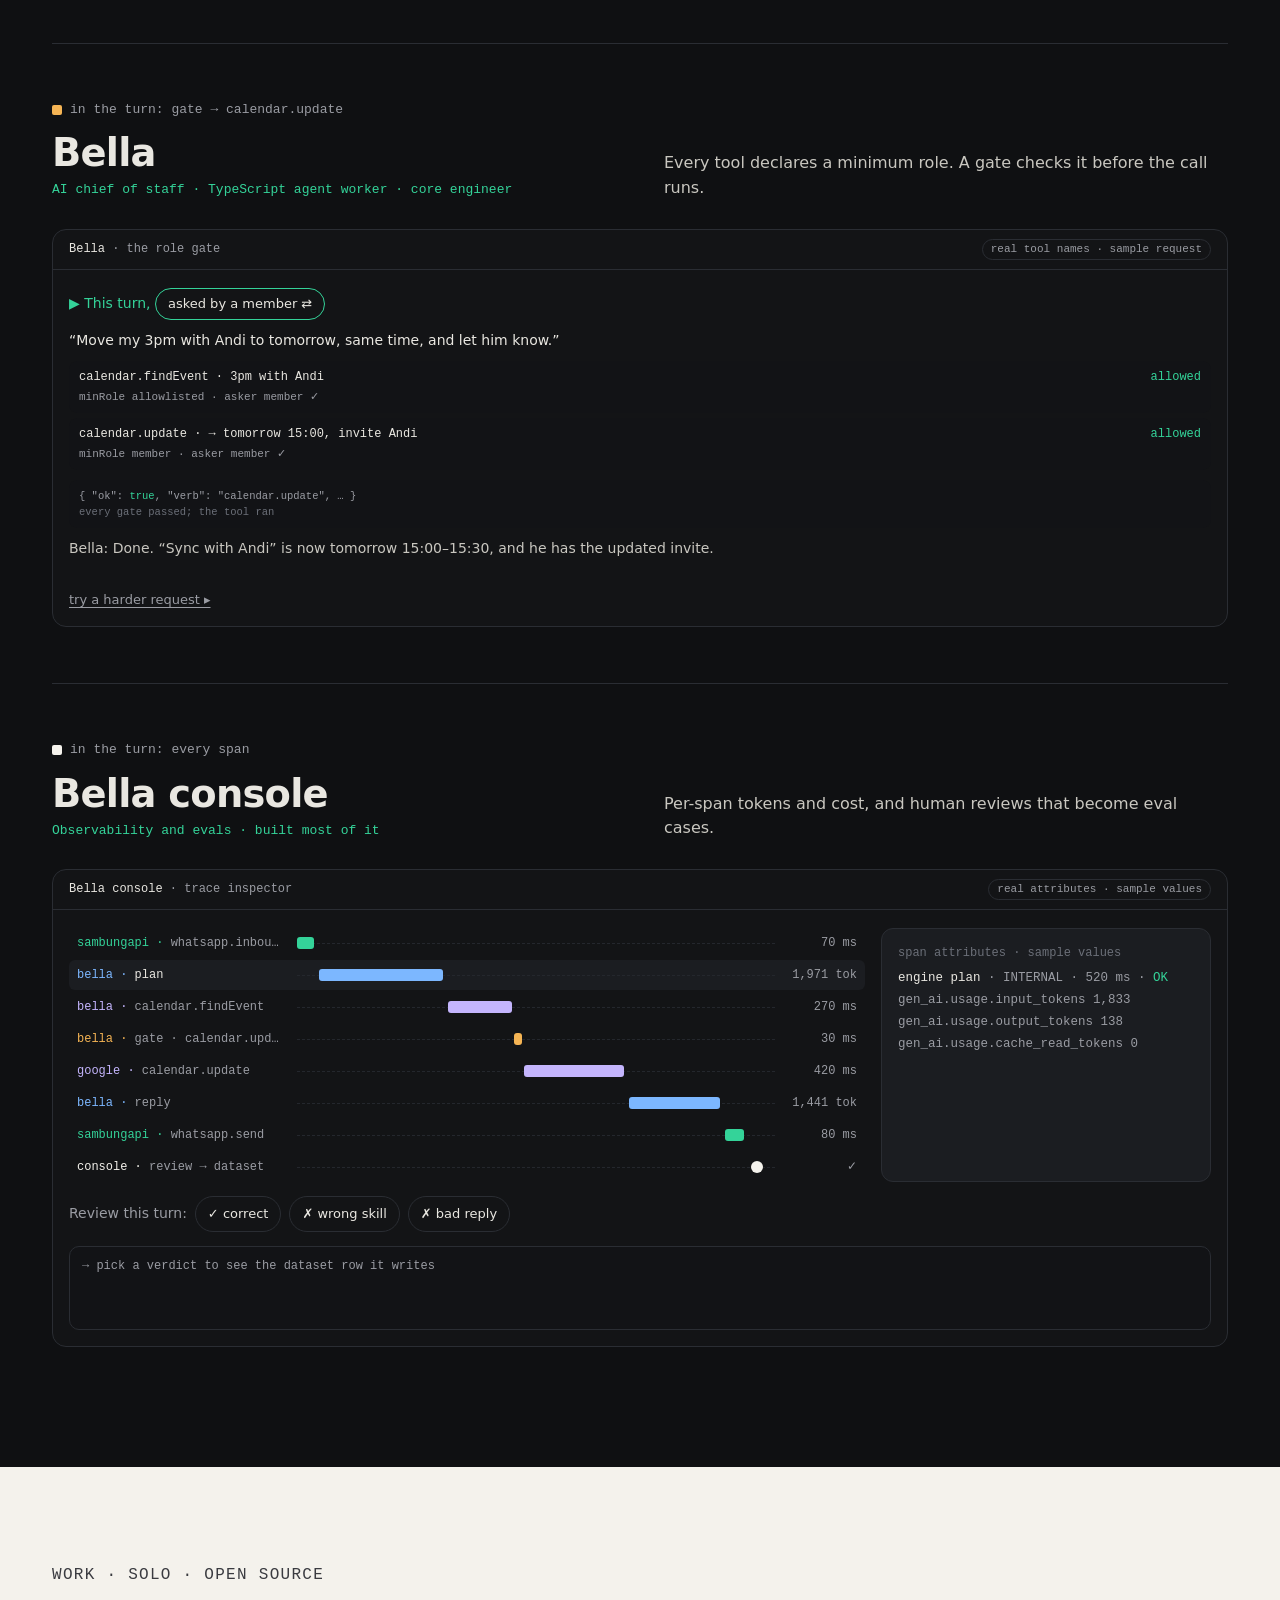
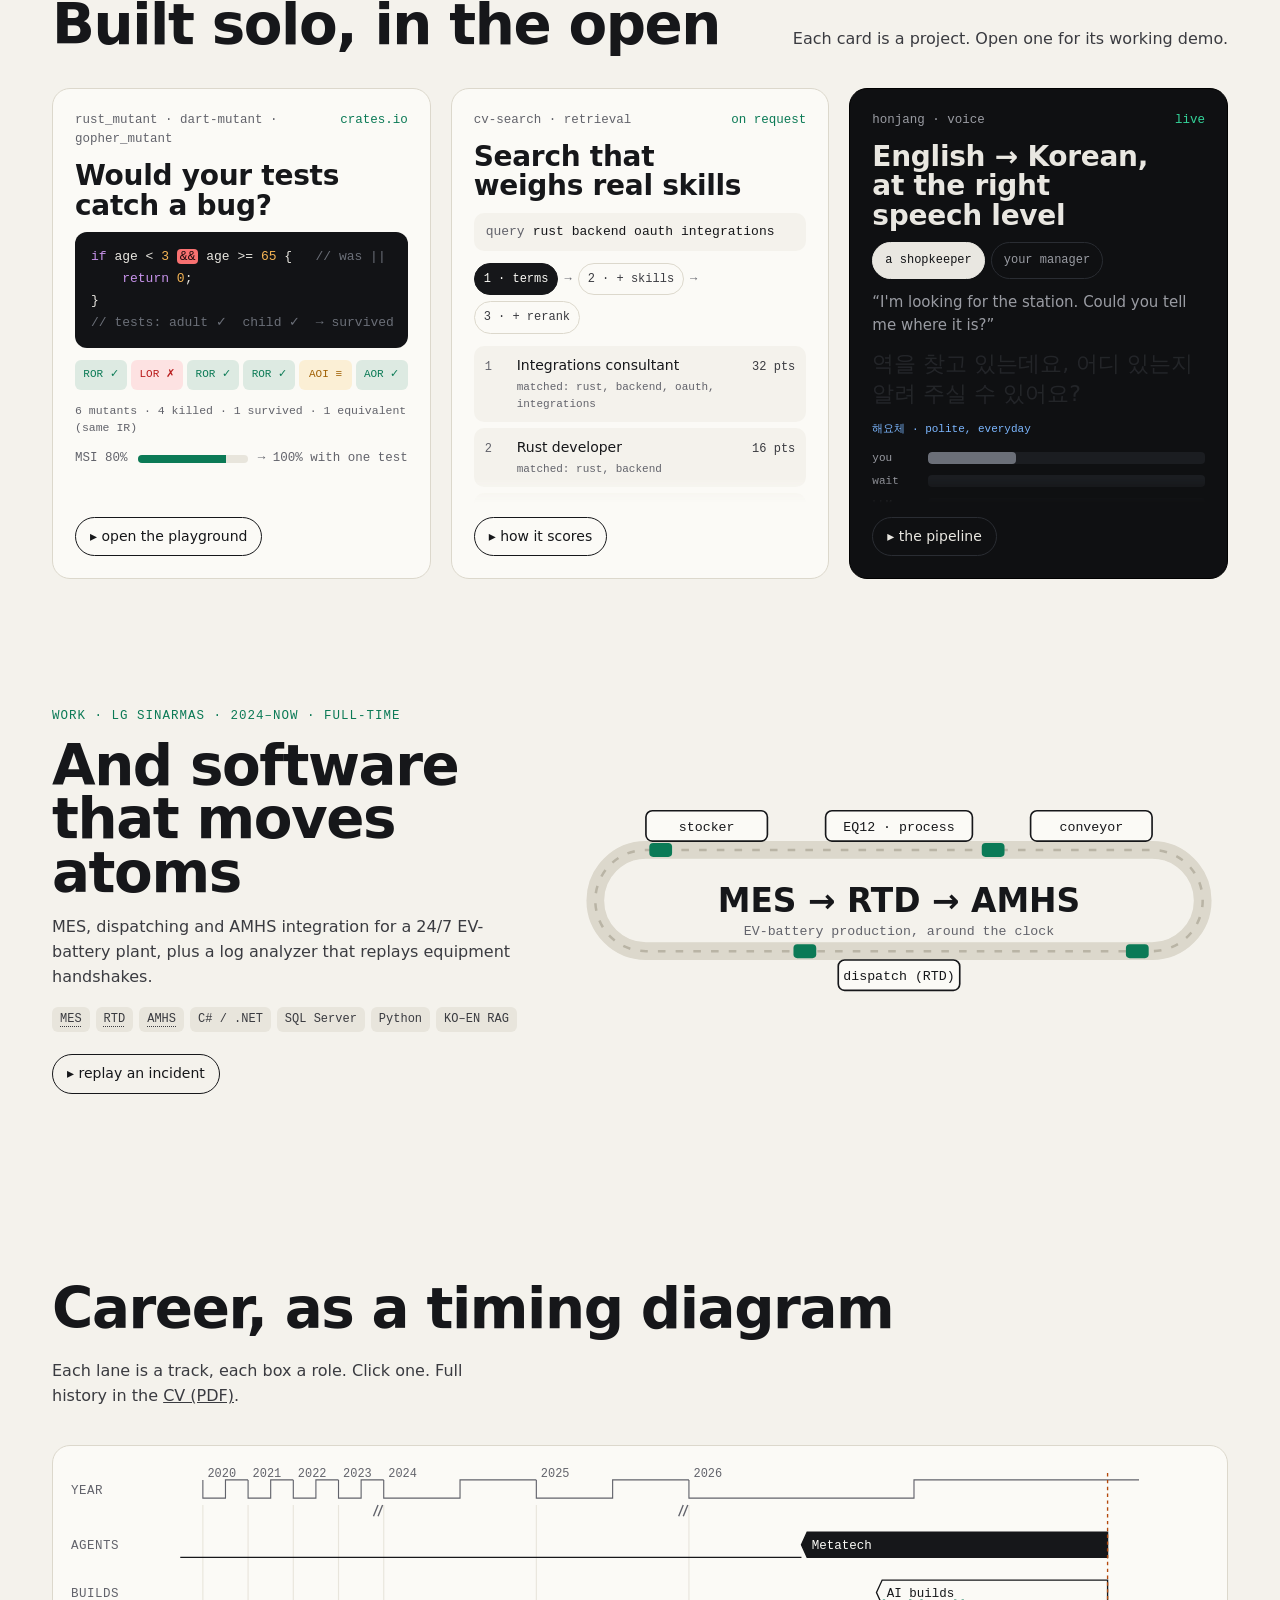
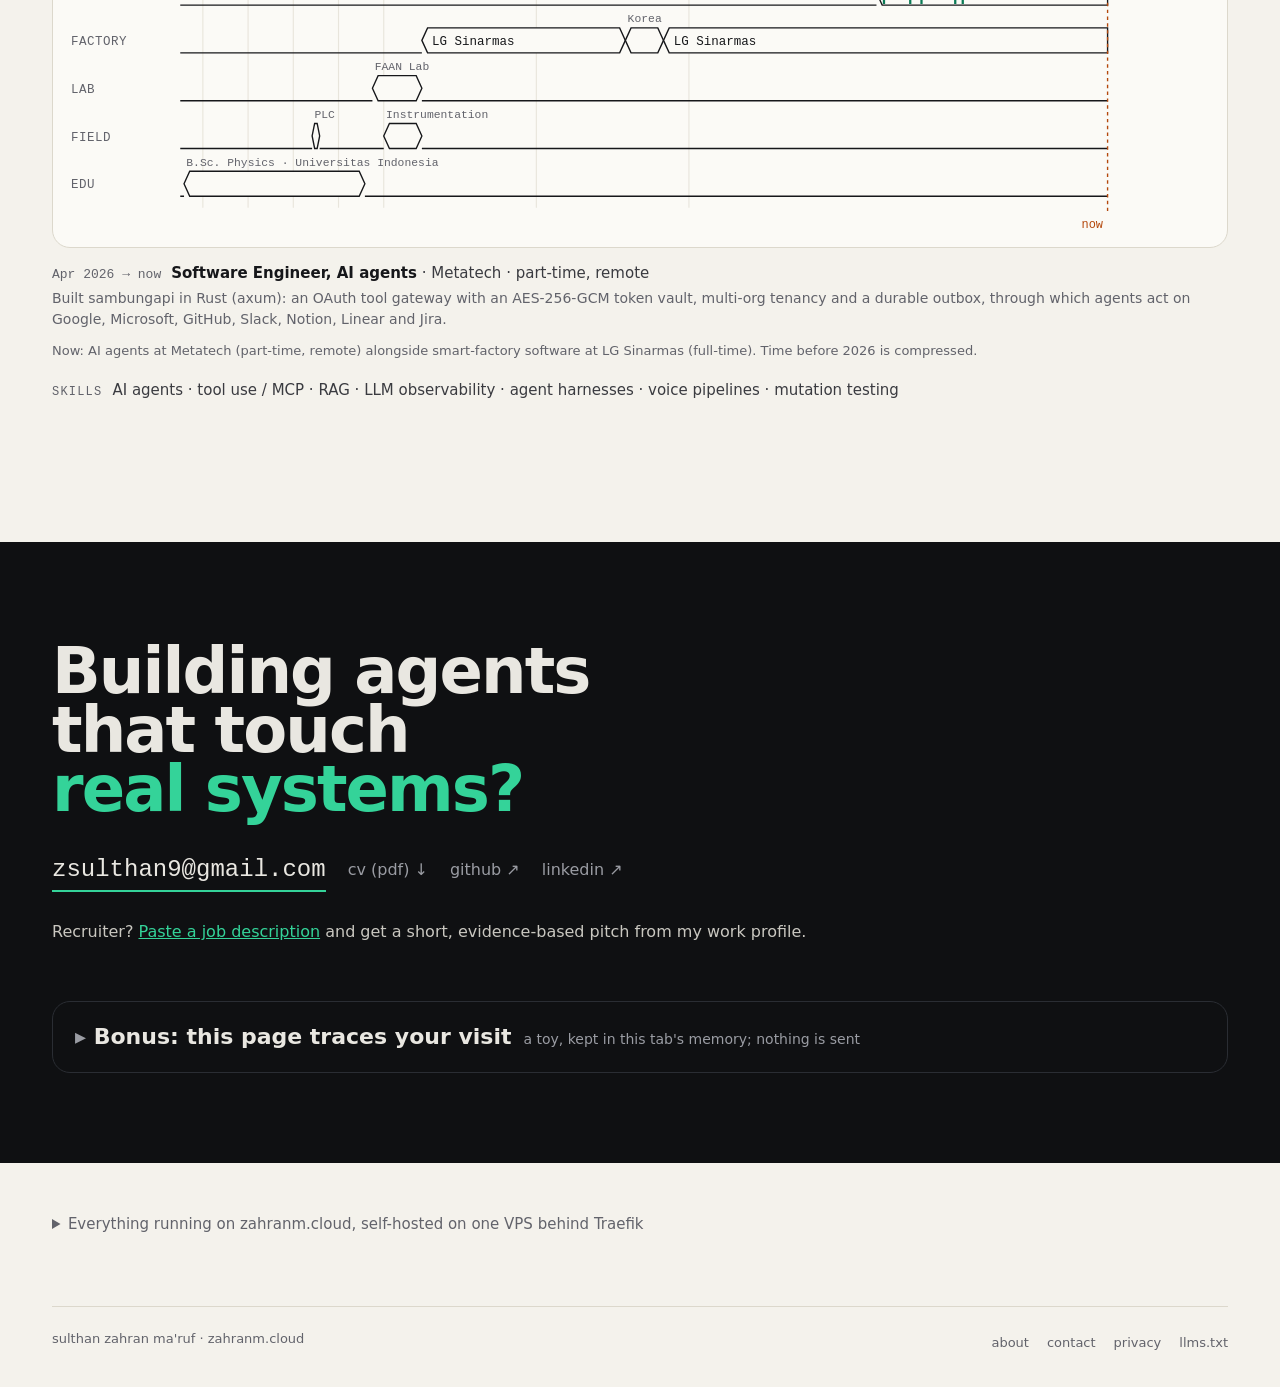
==== commit d2a7af15: "feat(hub): round 9, make the work unmistakable A cold visitor couldn't tell the work from the page. " ====
--- a/hub/index.html
+++ b/hub/index.html
@@ -164,7 +164,7 @@
 
 /* ── act I: the turn, span by span ── */
 .act1 { padding: 32px 0 64px; }
-.act1 .wrap { display: grid; grid-template-columns: 210px minmax(0, 1fr); gap: 48px; align-items: start; }
+.act1 .wrap { display: block; }
 .minimap { position: sticky; top: 88px; z-index: 5; font-family: var(--mono); font-size: 11.5px; color: var(--c-dim); }
 .minimap .mm-h { display: flex; justify-content: space-between; font-family: var(--sans); font-size: 12px; letter-spacing: .12em; text-transform: uppercase; margin-bottom: 10px; }
 .minimap.paused .mm-wf, .minimap.paused .mm-strip { opacity: .35; }
@@ -248,7 +248,8 @@
 .peek .more { display: none; }
 .pk-body { display: grid; gap: 12px; align-content: start; min-width: 0; }
 .pk-body { height: 392px; overflow: hidden; -webkit-mask-image: linear-gradient(#000 calc(100% - 24px), transparent); mask-image: linear-gradient(#000 calc(100% - 24px), transparent); }
-.peek .rag-list li:nth-child(n+4), .peek .hj-level small { display: none; }
+.peek:not(.active) .rag-list li:nth-child(n+4), .peek .hj-level small { display: none; }
+.peek.active .pk-body { height: auto; max-height: none; -webkit-mask-image: none; mask-image: none; }
 .peek .hj-ko { font-size: 22px; }
 .mstrip { display: flex; gap: 4px; }
 .mstrip span { flex: 1; font-family: var(--mono); font-size: 11px; text-align: center; padding: 6px 0; border-radius: 6px; background: rgba(11,122,86,.12); color: var(--accent); }
@@ -306,7 +307,8 @@
 
 /* ── contact + your visit ── */
 .contact { margin-top: 100px; padding: 100px 0 90px; }
-.visit { border: 1px solid var(--c-line); border-radius: 18px; padding: 22px; margin-top: 64px; }
+.visit { border: 1px solid var(--c-line); border-radius: 18px; padding: 18px 22px; margin-top: 56px; }
+.visit[open] .legend { margin-top: 14px; }
 .legend { display: flex; flex-wrap: wrap; gap: 4px 14px; margin-top: 10px; font-family: var(--mono); font-size: 11.5px; color: var(--c-dim); }
 .legend i { display: inline-block; width: 8px; height: 8px; border-radius: 2px; background: var(--c); margin-right: 6px; }
 .visit h3 { font-family: var(--cond); font-weight: 600; font-size: 26px; letter-spacing: -.01em; }
@@ -557,6 +559,29 @@
 .atoms.line svg#fx-svg { width: 100%; height: auto; }
 .gw-log { min-height: 112px; }
 
+/* ── exhibits: every replica of the work sits in a framed window, titled with
+   the project, so it can't be mistaken for the page itself ── */
+.x { border: 1px solid var(--c-line); border-radius: 14px; padding: 0 16px 16px; background: rgba(255,255,255,.015); }
+.xbar { display: flex; justify-content: space-between; align-items: center; gap: 12px; margin: 0 -16px 4px; padding: 9px 16px; border-bottom: 1px solid var(--c-line); font-family: var(--mono); font-size: 12px; color: var(--c-dim); }
+.xbar b { color: var(--c-text); font-weight: 500; }
+.xbar { flex-wrap: wrap; row-gap: 4px; }
+.xbar > span:first-child { min-width: 0; }
+.demo.x { grid-template-columns: minmax(0, 1fr); }
+.rchip { flex: none; border: 1px solid var(--c-line); border-radius: 999px; padding: 1px 8px; font-size: 11px; white-space: nowrap; }
+.x .perm { background: none; padding: 0; }
+.turn.x { padding-top: 0; }
+.kicker { font-family: var(--mono); font-size: 12.5px; letter-spacing: .08em; text-transform: uppercase; color: var(--accent); }
+.dark .kicker { color: var(--c-green); }
+.act-h { padding: 24px 0 8px; }
+.act-h h2 { font-family: var(--cond); font-weight: 600; font-size: clamp(34px, 4.4vw, 60px); line-height: .95; letter-spacing: -.025em; margin-top: 10px; text-wrap: balance; }
+.chap .role { margin-top: 8px; font-family: var(--mono); font-size: 13px; color: var(--c-green); }
+.visit summary { cursor: pointer; list-style: none; display: flex; flex-wrap: wrap; align-items: baseline; gap: 4px 12px; }
+.visit summary::-webkit-details-marker { display: none; }
+.visit summary b { font-family: var(--cond); font-weight: 600; font-size: 22px; color: var(--c-text); }
+.visit summary b::before { content: "▸ "; color: var(--c-dim); }
+.visit[open] summary b::before { content: "▾ "; }
+.visit summary span { font-size: 14px; color: var(--c-dim); }
+
 /* ── round 8: wide layouts ── */
 @media (min-width: 1100px) {
   .hero .wrap { display: grid; grid-template-columns: minmax(0, 5fr) minmax(0, 7fr); gap: 56px; align-items: start; }
@@ -566,14 +591,13 @@
   .hero .wf-row { grid-template-columns: 248px minmax(0, 1fr) 60px; height: 28px; }
   .hero .wf-row .lbl { font-size: 12.5px; }
   .hero .msg { max-width: none; }
-  .contact .wrap { display: grid; grid-template-columns: minmax(0, 5fr) minmax(0, 7fr); gap: 56px; align-items: start; }
   .contact h2 { font-size: clamp(42px, 5vw, 76px); }
-  .contact .visit { margin-top: 8px; }
   .contact .vt .wf-row { grid-template-columns: 200px minmax(0, 1fr) 60px; }
 }
 @media (min-width: 981px) {
   .chap { grid-template-columns: minmax(0, 1fr); gap: 28px; }
-  .chap > div:first-child { display: grid; grid-template-columns: minmax(0, 1fr) minmax(0, 1fr); grid-template-areas: "tag cap" "h cap"; column-gap: 48px; align-items: start; }
+  .chap > div:first-child { display: grid; grid-template-columns: minmax(0, 1fr) minmax(0, 1fr); grid-template-areas: "tag cap" "h cap" "role cap"; column-gap: 48px; align-items: start; }
+  .chap > div:first-child .role { grid-area: role; }
   .chap > div:first-child .span-tag { grid-area: tag; }
   .chap > div:first-child h2 { grid-area: h; }
   .chap > div:first-child .cap { grid-area: cap; margin-top: 0; align-self: end; }
@@ -582,17 +606,12 @@
 
 /* ── responsive ── */
 @media (max-width: 1100px) {
-  .act1 .wrap { grid-template-columns: minmax(0, 1fr); gap: 0; }
-  .progress { display: none; }
-  .minimap { top: 56px; z-index: 20; display: flex; align-items: center; gap: 12px; margin: 0 calc(-1 * var(--gutter)); padding: 10px var(--gutter); background: rgba(15,16,18,.94); border-bottom: 1px solid var(--c-line); -webkit-backdrop-filter: blur(10px); backdrop-filter: blur(10px); }
-  .minimap .mm-h { margin: 0; gap: 10px; flex: none; }
-  .mm-wf, .minimap .mm-visit { display: none; }
-  .mm-strip { display: block; }
 }
 @media (max-width: 980px) {
   .chap { grid-template-columns: minmax(0, 1fr); gap: 22px; padding: 56px 0; }
   .peeks { grid-template-columns: minmax(0, 1fr); }
   .pk-body { height: auto; max-height: 432px; }
+  .peek.active .pk-body { max-height: none; }
   .stage { padding: 16px; }
   .atoms .grid { grid-template-columns: minmax(0, 1fr); gap: 24px; }
   .idx-table li { grid-template-columns: 1fr auto; gap: 3px 12px; }
@@ -675,38 +694,36 @@
     <p class="facts"><b>now</b>Metatech (AI agents) · LG Sinarmas (smart factory)<br>Indonesia (UTC+7) · Rust · TypeScript · Go · Python</p>
     </div>
 
-    <div class="turn" id="turn">
+    <div class="turn x" id="turn">
+      <div class="xbar"><span><b>Bella</b> · the AI chief of staff I build at Metatech</span><span class="rchip">replica · sample data</span></div>
       <div class="turn-top">
         <div class="msg in"><span class="ch">WhatsApp</span>Move my 3pm with Andi to tomorrow, same time, and let him know.</div>
-        <div class="asker" role="group" aria-label="Who is asking"><span>asked by</span><button type="button" data-r="member" aria-pressed="true">a member</button><button type="button" data-r="allowlisted" aria-pressed="false">an allowlisted guest</button></div>
+        <div class="asker" role="group" aria-label="Who is asking"><span>try it as</span><button type="button" data-r="member" aria-pressed="true">a member</button><button type="button" data-r="allowlisted" aria-pressed="false">an allowlisted guest</button></div>
       </div>
       <div class="wf" id="wf" role="group" aria-label="One agent turn, span by span"></div>
       <div class="msg out" id="turn-reply" aria-live="polite"><span class="ch">Bella</span><span id="turn-reply-text"></span></div>
-      <div class="turn-foot"><span class="meta" id="turn-meta"></span><span class="tf-act"><button type="button" id="turn-replay">▶ replay</button><a class="follow" href="#ch-gateway">↓ follow it</a></span></div>
+      <div class="turn-foot"><span class="meta" id="turn-meta"></span><span class="tf-act"><button type="button" id="turn-replay">▶ replay</button><a class="follow" href="#turn-chapters">↓ the systems behind it</a></span></div>
     </div>
   </div>
 </section>
 
 <section class="act1 dark" id="turn-chapters" aria-label="The turn, span by span">
   <div class="wrap">
-    <aside class="minimap" aria-label="This turn, as you scroll">
-      <p class="mm-h"><span class="mm-l" id="mm-l">this turn</span> <span id="mm-t">+0 ms</span></p>
-      <div class="mm-wf" id="mm"></div>
-      <div class="mm-strip" id="mm-strip" aria-hidden="true"></div>
-    </aside>
+    <div class="act-h"><p class="kicker">Work · Metatech · 2026–now</p><h2>The systems behind that turn</h2></div>
     <div>
 
       <article class="chap" id="ch-gateway" aria-labelledby="ch1-title">
         <div>
-          <p class="span-tag" style="--c:var(--s-gw)"><i></i>sambungapi · whatsapp.inbound / send<abbr class="rep" title="Replica of private code, with sample data">◇</abbr></p>
-          <h2 id="ch1-title">The pipe the message came through</h2>
-          <p class="cap">sambungapi is the Rust gateway I'm primary engineer on at Metatech: a durable outbox for webhooks, and a token vault for agents' OAuth tool calls.</p>
+          <p class="span-tag" style="--c:var(--s-gw)"><i></i>in the turn: whatsapp.inbound / send</p>
+          <h2 id="ch1-title">sambungapi</h2>
+          <p class="role">OAuth tool gateway for AI agents · Rust · primary engineer</p>
+          <p class="cap">Webhooks land in a durable outbox. Agents' OAuth tokens stay sealed until the call.</p>
         </div>
-        <div class="demo gw" id="gw-demo">
-          <p class="try">▶ <button type="button" class="tl" id="gw-wa">Replay the inbound delivery</button>, or send another agent's tool call through the vault: pick a provider.</p>
+        <div class="demo gw x" id="gw-demo">
+          <div class="xbar"><span><b>sambungapi</b> · the gateway</span><span class="rchip">replica · sample data</span></div>
           <svg viewBox="0 0 600 250" id="gw-svg" role="group" aria-label="Gateway diagram: WhatsApp and the agent, the gateway with its encrypted token vault, and seven providers">
           <g id="gw-wires"></g>
-          <g class="node" id="gw-agent" aria-hidden="true"><rect x="12" y="100" width="104" height="50" rx="10"/><text x="64" y="122" text-anchor="middle">Bella</text><text x="64" y="138" text-anchor="middle" style="fill:#9a9ca3;font-size:10px">agent</text></g>
+          <g class="node" id="gw-agent" aria-hidden="true"><rect x="12" y="100" width="104" height="50" rx="10"/><text x="64" y="122" text-anchor="middle" id="gw-an">Bella</text><text x="64" y="138" text-anchor="middle" style="fill:#9a9ca3;font-size:10px" id="gw-as">agent</text></g>
           <g class="hub" id="gw-hub" aria-hidden="true">
             <path d="M250 70 L330 70 L360 125 L330 180 L250 180 L220 125 Z"/>
             <text x="290" y="112" text-anchor="middle">sambungapi</text>
@@ -717,39 +734,40 @@
           <g id="gw-provs"></g>
           <circle class="packet" id="gw-packet" r="5" cx="-999" cy="-999"/>
         </svg>
-          <p class="gw-note">In this turn, sambungapi carries the WhatsApp messages; Bella's calendar calls go to Google directly. The vault serves other agents' OAuth tool calls.</p>
-          <div class="gw-act" role="group" aria-label="Another path"><span>or:</span><button type="button" id="gw-exp">a tool call whose token is about to expire</button></div>
+          <div class="gw-act" role="group" aria-label="Paths"><button type="button" id="gw-wa">▶ replay this message</button><button type="button" id="gw-exp">token about to expire</button><span>or click a provider</span></div>
           <div class="gw-log" id="gw-log" aria-live="polite"><span class="key">$</span> waiting for the message…</div>
-          <p class="stack">Rust · axum · PostgreSQL · OAuth 2.0 · AES-256-GCM · transactional outbox</p>
         </div>
       </article>
 
       <article class="chap" id="ch-gate" aria-labelledby="ch2-title">
         <div>
-          <p class="span-tag" style="--c:var(--s-gate)"><i></i>bella · gate → google · calendar.update<abbr class="rep" title="Real tool names and roles; sample request">◇</abbr></p>
-          <h2 id="ch2-title">One role short</h2>
-          <p class="cap">Bella is the AI chief of staff I'm a core engineer on. Every tool declares a minimum role, and a gate checks it before the call runs.</p>
+          <p class="span-tag" style="--c:var(--s-gate)"><i></i>in the turn: gate → calendar.update</p>
+          <h2 id="ch2-title">Bella</h2>
+          <p class="role">AI chief of staff · TypeScript agent worker · core engineer</p>
+          <p class="cap">Every tool declares a minimum role. A gate checks it before the call runs.</p>
         </div>
-        <div class="demo">
+        <div class="demo x">
+        <div class="xbar"><span><b>Bella</b> · the role gate</span><span class="rchip">real tool names · sample request</span></div>
         <div class="perm">
-          <p class="try">▶ Same message, <button type="button" class="who" id="perm-who">asked by a member ⇄</button></p>
+          <p class="try">▶ <span id="perm-pre">This turn,</span> <button type="button" class="who" id="perm-who">asked by a member ⇄</button></p>
           <p class="perm-ask" id="perm-ask"></p>
           <ul class="perm-steps" id="perm-steps"></ul>
           <pre class="perm-res" id="perm-res" aria-label="The tool result the model receives"></pre>
           <p class="perm-reply" id="perm-reply" aria-live="polite"></p>
           <button type="button" class="harder" id="perm-harder">try a harder request ▸</button>
         </div>
-          <p class="stack">TypeScript · Hono · Go · MongoDB · Redis · LLM tool use</p>
         </div>
       </article>
 
       <article class="chap" id="ch-console" aria-labelledby="ch3-title">
         <div>
-          <p class="span-tag" style="--c:var(--s-human)"><i></i>console · review → dataset<abbr class="rep" title="Real span attributes and dataset names, sample values">◇</abbr></p>
-          <h2 id="ch3-title">Every turn, traced and reviewed</h2>
-          <p class="cap">Most of Bella's observability console is mine: this waterfall, per-span tokens and cost, and a review loop that turns verdicts into eval cases.</p>
+          <p class="span-tag" style="--c:var(--s-human)"><i></i>in the turn: every span</p>
+          <h2 id="ch3-title">Bella console</h2>
+          <p class="role">Observability and evals · built most of it</p>
+          <p class="cap">Per-span tokens and cost, and human reviews that become eval cases.</p>
         </div>
-        <div class="demo">
+        <div class="demo x">
+          <div class="xbar"><span><b>Bella console</b> · trace inspector</span><span class="rchip">real attributes · sample values</span></div>
           <div class="insp">
             <div class="insp-list" id="insp-list" role="group" aria-label="Spans"></div>
             <div class="insp-body" id="insp-body" aria-live="polite"></div>
@@ -770,8 +788,8 @@
 <section class="solo" id="solo" aria-labelledby="solo-title">
   <div class="wrap">
     <div class="sec-h">
-      <h2 id="solo-title">Built solo, in the open</h2>
-      <p>Open source and personal builds: trusting the code agents write, retrieval that weighs evidence, and real-time voice.</p>
+      <div><p class="kicker">Work · solo · open source</p><h2 id="solo-title" style="margin-top:10px">Built solo, in the open</h2></div>
+      <p>Each card is a project. Open one for its working demo.</p>
     </div>
     <div class="peeks">
 
@@ -891,9 +909,9 @@
   <div class="wrap">
     <div class="grid">
       <div>
-        <p class="tag">LG Sinarmas · 2024–now · full-time · EV-battery plant</p>
+        <p class="kicker">Work · LG Sinarmas · 2024–now · full-time</p>
         <h2 id="fx-title">And software that moves atoms</h2>
-        <p class="cap">MES, real-time dispatching and AMHS integration for a plant that runs around the clock, and a log analyzer that replays equipment handshakes as timing diagrams.</p>
+        <p class="cap">MES, dispatching and AMHS integration for a 24/7 EV-battery plant, plus a log analyzer that replays equipment handshakes.</p>
         <ul class="chips" aria-label="Stack"><li><abbr title="manufacturing execution system">MES</abbr></li><li><abbr title="real-time dispatching: which vehicle moves what, next">RTD</abbr></li><li><abbr title="automated material handling: AGVs, conveyors, stockers">AMHS</abbr></li><li>C# / .NET</li><li>SQL Server</li><li>Python</li><li>KO–EN RAG</li></ul>
         <button type="button" class="expand" id="atoms-open" aria-expanded="false">▸ replay an incident</button>
       </div>
@@ -1006,9 +1024,8 @@
     </div>
     <p class="recruit">Recruiter? <a href="/recruit/">Paste a job description</a> and get a short, evidence-based pitch from my work profile.</p>
     </div>
-    <div class="visit" aria-labelledby="visit-title">
-      <h3 id="visit-title">Your visit, traced like a Bella turn</h3>
-      <p class="vsub">Every demo you touched emitted a span. Kept in this tab's memory only; nothing is sent anywhere.</p>
+    <details class="visit">
+      <summary><b>Bonus: this page traces your visit</b><span>a toy, kept in this tab's memory; nothing is sent</span></summary>
       <p class="legend" aria-hidden="true"><span><i style="--c:#6b6f78"></i>page</span><span><i style="--c:var(--s-gw)"></i>gateway</span><span><i style="--c:var(--s-llm)"></i>model</span><span><i style="--c:var(--s-gate)"></i>gate</span><span><i style="--c:var(--s-prov)"></i>tool</span><span><i style="--c:var(--s-human)"></i>human</span><span><i style="--c:var(--s-fail)"></i>failure</span></p>
       <div class="vt" id="vt"></div>
       <div class="review" id="v-review" style="margin-top:14px"><span>Review this visit:</span>
@@ -1016,7 +1033,7 @@
         <button type="button" data-v="bad-reply">✗ not for us</button>
       </div>
       <pre class="ds-row" id="v-row" style="margin-top:10px;min-height:0" aria-live="polite"></pre>
-    </div>
+    </details>
   </div>
 </section>
 
@@ -1303,67 +1320,11 @@
   });
 })();
 
-/* ── minimap: the same turn as a mini waterfall. Scrolling through the three
-   chapters moves a playhead along the turn's time axis. ── */
+/* ── reading progress ── */
 (function () {
-  var mm = document.getElementById("mm"), strip = document.getElementById("mm-strip"), tEl = document.getElementById("mm-t");
-  var bar = document.getElementById("progress"), act = document.getElementById("turn-chapters");
-  var CH = ["ch-gateway", "ch-gate", "ch-console"];
-  var SHORT = { "whatsapp.inbound": "inbound", "calendar.findEvent": "findEvent", "calendar.update": "update", "whatsapp.send": "send", "review → dataset": "review" };
-  var rows = [], segs = [], X;
-  function pct(v) { return (v / X.axis * 100) + "%"; }
-  function build() {
-    X = window.TURN(); mm.innerHTML = ""; strip.innerHTML = ""; rows = []; segs = [];
-    X.turn.spans.forEach(function (p) {
-      var b = document.createElement("button"), c = X.C[p[4]] || X.C.prov, w = pct(Math.max(30, p[3] - p[2]));
-      b.type = "button"; b.className = "mm-row" + (p[4] === "skip" ? " nr" : "") + (p[4] === "human" ? " mark" : "");
-      b.style.setProperty("--c", c); b.dataset.ch = p[5];
-      b.setAttribute("aria-label", p[0] + " " + p[1] + ": go to its chapter");
-      b.innerHTML = '<span class="n">' + (/^gate/.test(p[1]) ? "gate " + (p[4] === "fail" ? "✗" : "✓") : SHORT[p[1]] || p[1]) + '</span><span class="tr">' +
-        (p[4] === "skip" ? "" : '<span class="g" style="left:' + pct(p[2]) + ";width:" + w + '"></span><span class="b" style="left:' + pct(p[2]) + '"></span>') + "</span>";
-      b.addEventListener("click", function () { document.getElementById(p[5]).scrollIntoView({ behavior: REDUCED ? "auto" : "smooth", block: "start" }); });
-      mm.appendChild(b); rows.push([b, p]);
-      if (p[4] === "skip") return;
-      var i = document.createElement("i"); i.style.setProperty("--c", c); i.style.left = pct(p[2]); i.style.width = w; i.dataset.ch = p[5];
-      strip.appendChild(i); segs.push(i);
-    });
-    var ph = document.createElement("span"); ph.className = "mm-ph"; mm.appendChild(ph);
-    onScroll();
-  }
-  function onScroll() {
-    var h = document.documentElement;
-    bar.style.width = (h.scrollTop / Math.max(1, h.scrollHeight - h.clientHeight) * 100) + "%";
-    var s = X.turn.spans, total = s[s.length - 1][3];
-    /* chapter time windows: up to the first gate-chapter span, the gate chapter, then the rest */
-    var gs = s.filter(function (p) { return p[5] === "ch-gate" && p[4] !== "skip"; });
-    var W = [[0, gs[0][2]], [gs[0][2], gs[gs.length - 1][3] + 20], [gs[gs.length - 1][3] + 20, total]];
-    var line = innerHeight * 0.5, cur = null, t = 0;
-    CH.forEach(function (id, k) {
-      var r = document.getElementById(id).getBoundingClientRect();
-      if (r.top <= line) { cur = id; t = W[k][0] + Math.min(1, (line - r.top) / r.height) * (W[k][1] - W[k][0]); }
-    });
-    var ar = act.getBoundingClientRect(); if (ar.bottom < line) { t = total; cur = null; }
-    rows.forEach(function (x) {
-      var b = x[0], p = x[1];
-      b.classList.toggle("on", p[5] === cur);
-      if (p[4] === "human") b.classList.toggle("done", t >= p[2]);
-      else if (p[4] !== "skip") b.querySelector(".b").style.width = pct(Math.max(0, Math.min(t, p[3]) - p[2]));
-    });
-    segs.forEach(function (i) { i.classList.toggle("on", i.dataset.ch === cur); });
-    mm.style.setProperty("--f", t / X.axis); strip.style.setProperty("--f", t / X.axis);
-    tEl.textContent = "+" + Math.round(t).toLocaleString("en-US") + " ms";
-    var K = { "ch-gateway": "var(--s-gw)", "ch-gate": "var(--s-gate)", "ch-console": "var(--s-human)" };
-    bar.style.backgroundColor = cur ? K[cur] : "var(--c-green)";
-  }
-  window.addEventListener("scroll", onScroll, { passive: true });
-  window.addEventListener("resize", onScroll);
-  document.addEventListener("turn:role", build);
-  document.addEventListener("gate:request", function (e) {
-    var other = e.detail === 1, aside = mm.closest(".minimap");
-    aside.classList.toggle("paused", other);
-    document.getElementById("mm-l").textContent = other ? "paused · other request" : "this turn";
-  });
-  build();
+  var bar = document.getElementById("progress");
+  function onScroll() { var h = document.documentElement; bar.style.width = (h.scrollTop / Math.max(1, h.scrollHeight - h.clientHeight) * 100) + "%"; }
+  window.addEventListener("scroll", onScroll, { passive: true }); onScroll();
 })();
 
 /* ── your visit, as a waterfall ── */
@@ -1418,6 +1379,9 @@
   var packet = document.getElementById("gw-packet"), log = document.getElementById("gw-log");
   var lock = document.getElementById("gw-lock"), shackle = document.getElementById("gw-shackle");
   var agentG = document.getElementById("gw-agent"), hubG = document.getElementById("gw-hub");
+  var an = document.getElementById("gw-an"), as = document.getElementById("gw-as");
+  /* Bella's own calendar calls don't use the vault; provider calls here come from another agent */
+  function who(other) { an.textContent = other ? "other agent" : "Bella"; as.textContent = other ? "e.g. a Slack bot" : "agent"; }
   function el(tag, a, parent) { var n = document.createElementNS(NS, tag); for (var k in a) n.setAttribute(k, a[k]); (parent || svg).appendChild(n); return n; }
   var inWire, waWire, outWires = [], nodes = [], narrow = null, sel = 0, busy = 0, userTouched = false, other = null;
 
@@ -1499,7 +1463,7 @@
   function call(i, expiring) {
     var my = ++busy, p = provs[i], w = outWires[i];
     emit("sambungapi", (expiring ? "refresh + " : "") + p[1], expiring ? 2300 : 1600);
-    hot(i, false); packet.classList.remove("bad"); demo.classList.add("tools");
+    hot(i, false); packet.classList.remove("bad"); demo.classList.add("tools"); who(true);
     var lines = expiring ? [
       '<span class="key">→</span> execute <b>' + p[1] + "</b> · idempotency key claimed",
       '<span class="key">◆</span> token k3 decrypted · expires in 40 s → refresh first',
@@ -1526,7 +1490,7 @@
   }
   function inbound(auto) {
     var my = ++busy; if (!auto) { userTouched = true; emit("sambungapi", "whatsapp.inbound · retry", 3600); }
-    hot(-1, true); packet.classList.remove("bad"); setLock(null); demo.classList.remove("tools");
+    hot(-1, true); packet.classList.remove("bad"); setLock(null); demo.classList.remove("tools"); who(false);
     var lines = [
       '<span class="key">←</span> WhatsApp webhook · <b>message.received</b>',
       '<span class="key">◆</span> tx: outbox_deliveries row + HMAC signature · commit',
@@ -1595,6 +1559,7 @@
   function show() {
     var my = ++tok, T = window.TURN(), role = T.role, rank = ORDER.indexOf(role), R = REQ[q], denied = null;
     who.textContent = "asked by " + WHO[role] + " ⇄";
+    document.getElementById("perm-pre").textContent = q ? "Harder request," : "This turn,";
     ask.textContent = R.ask;
     list.innerHTML = R.steps.map(function (st) {
       var ok = rank >= ORDER.indexOf(st[2]);
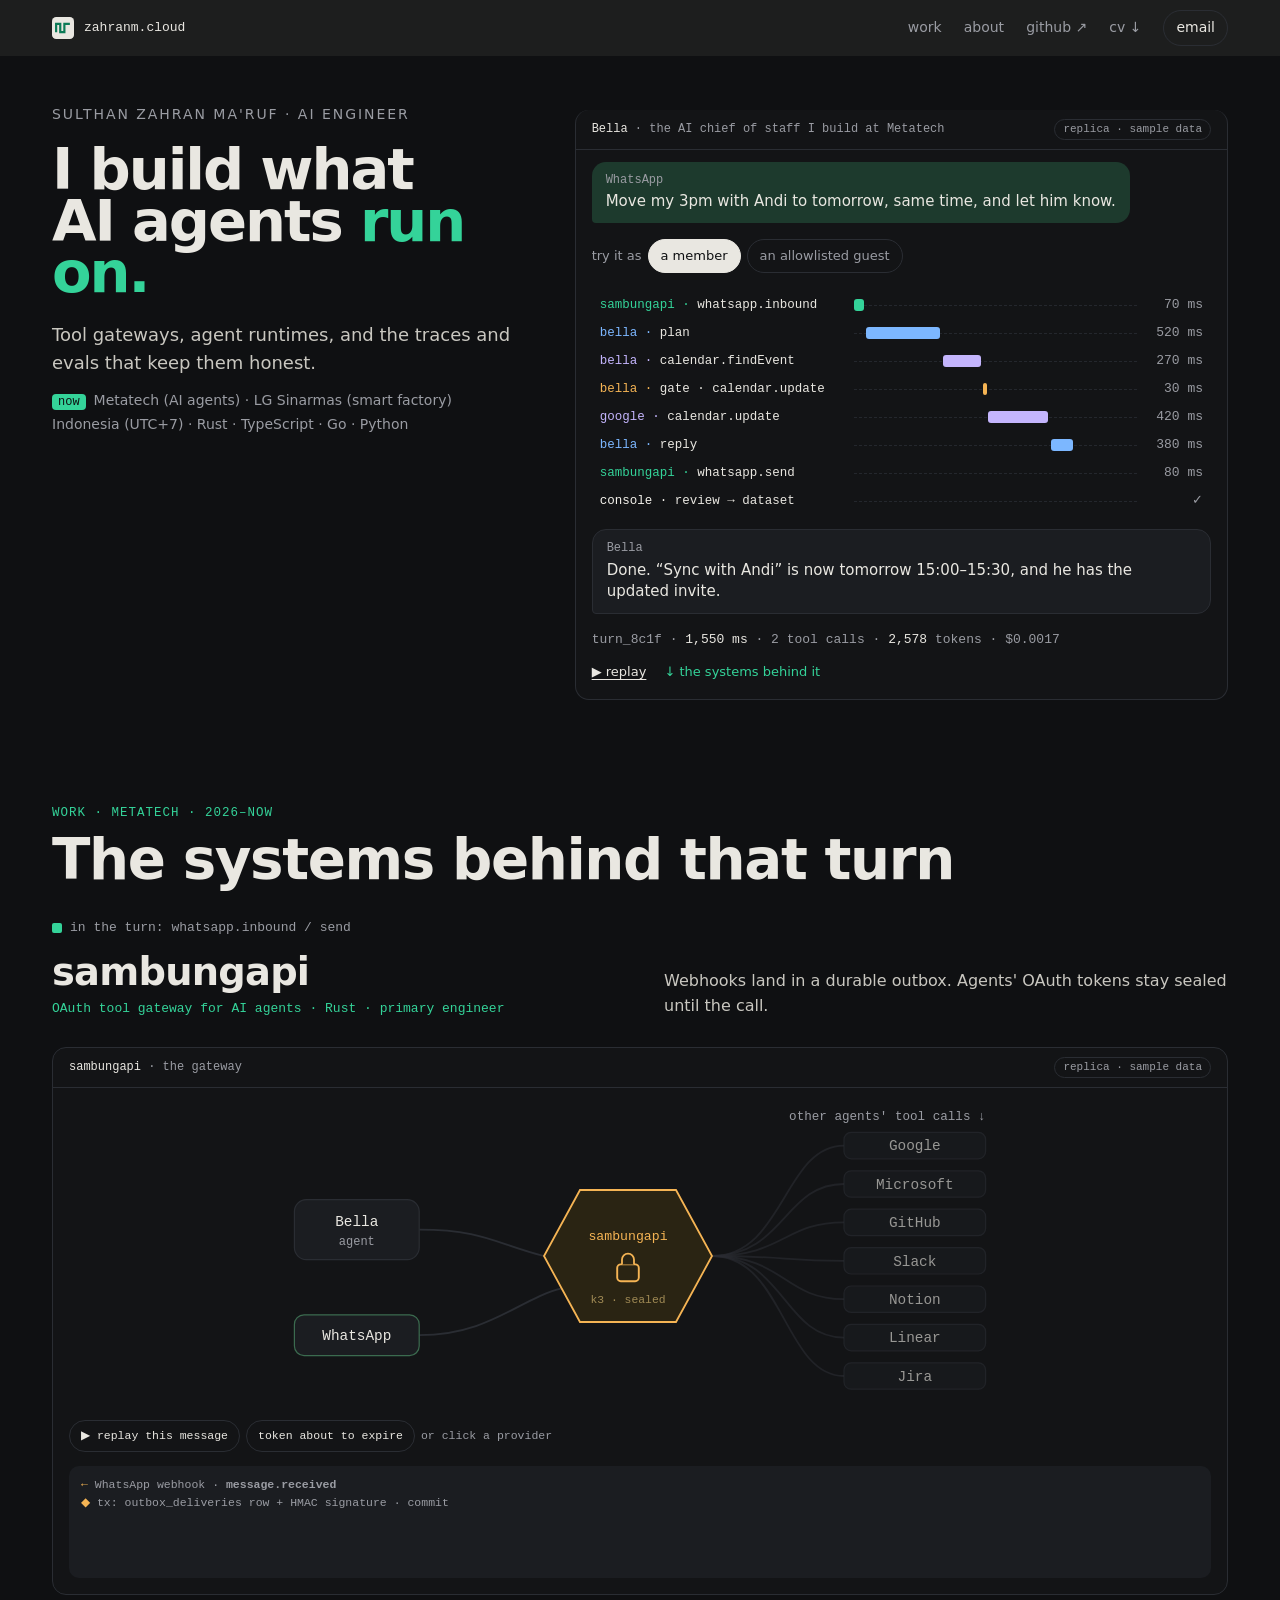
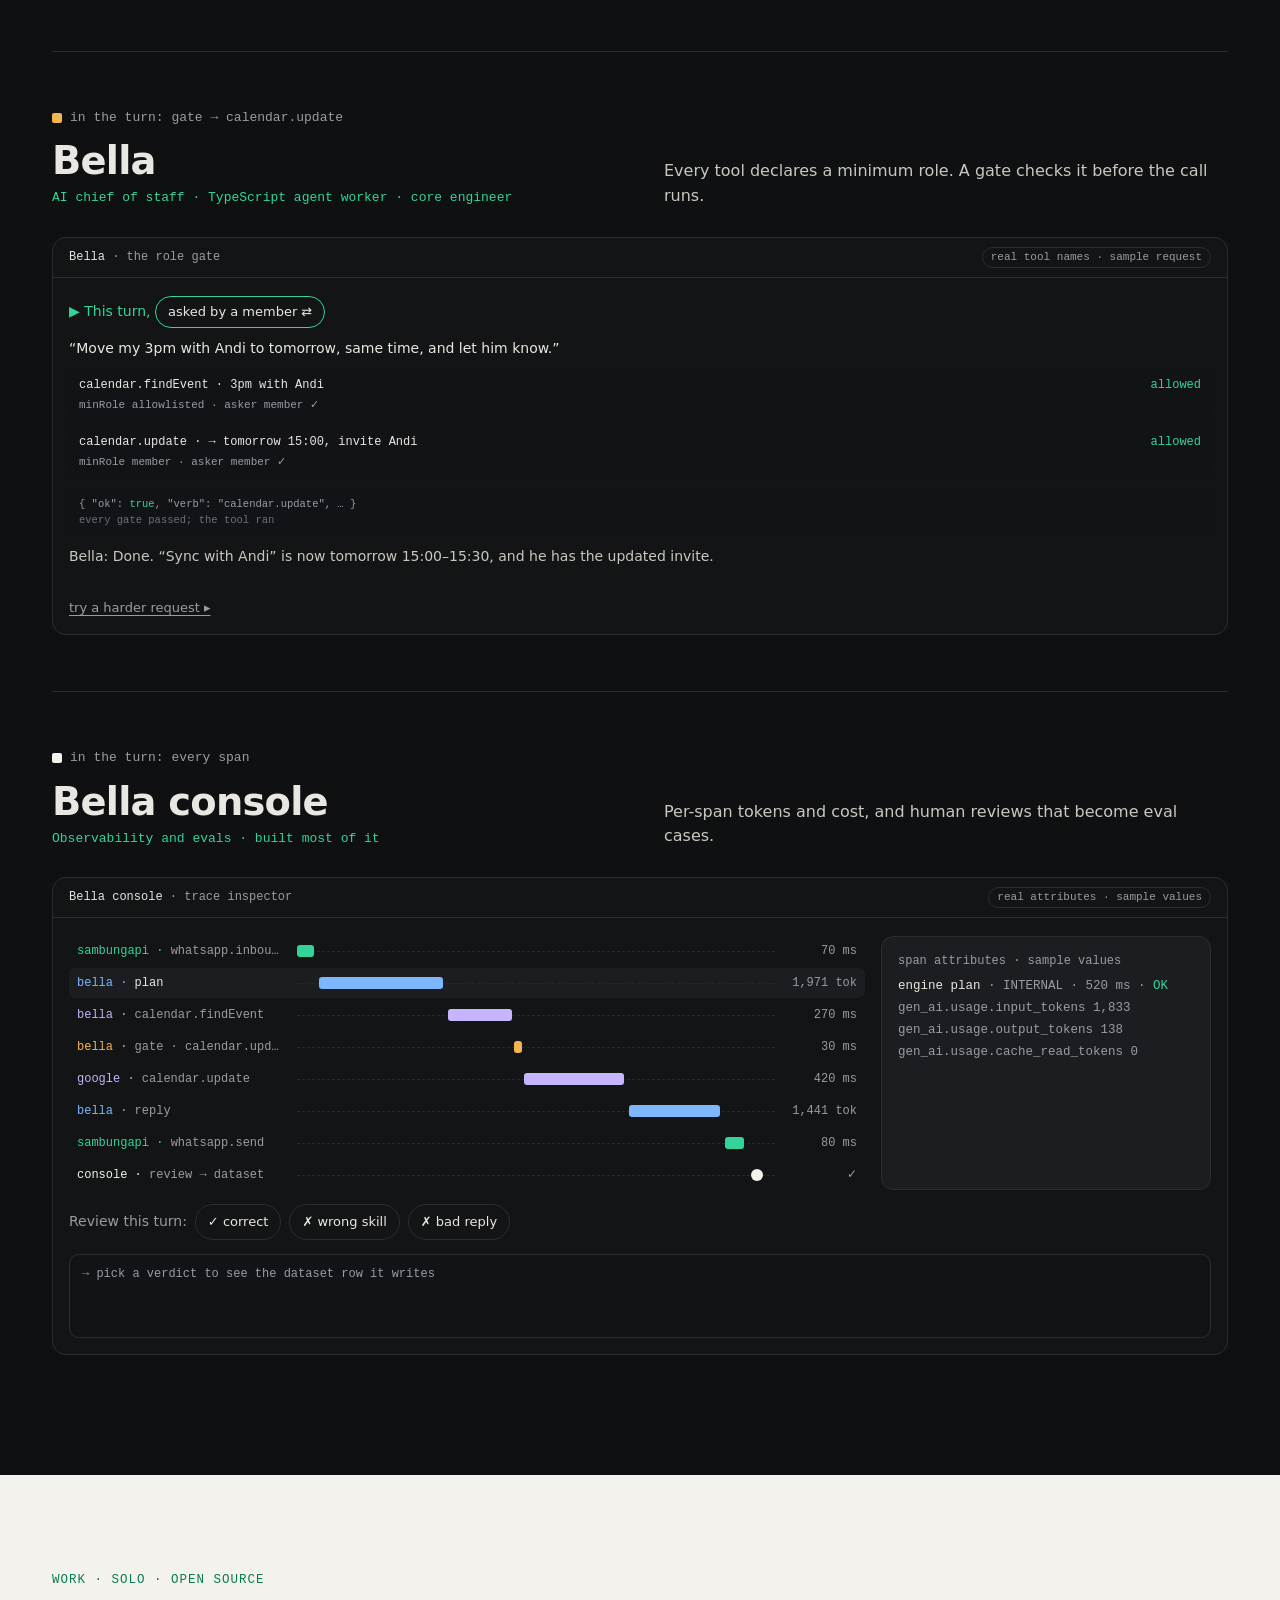
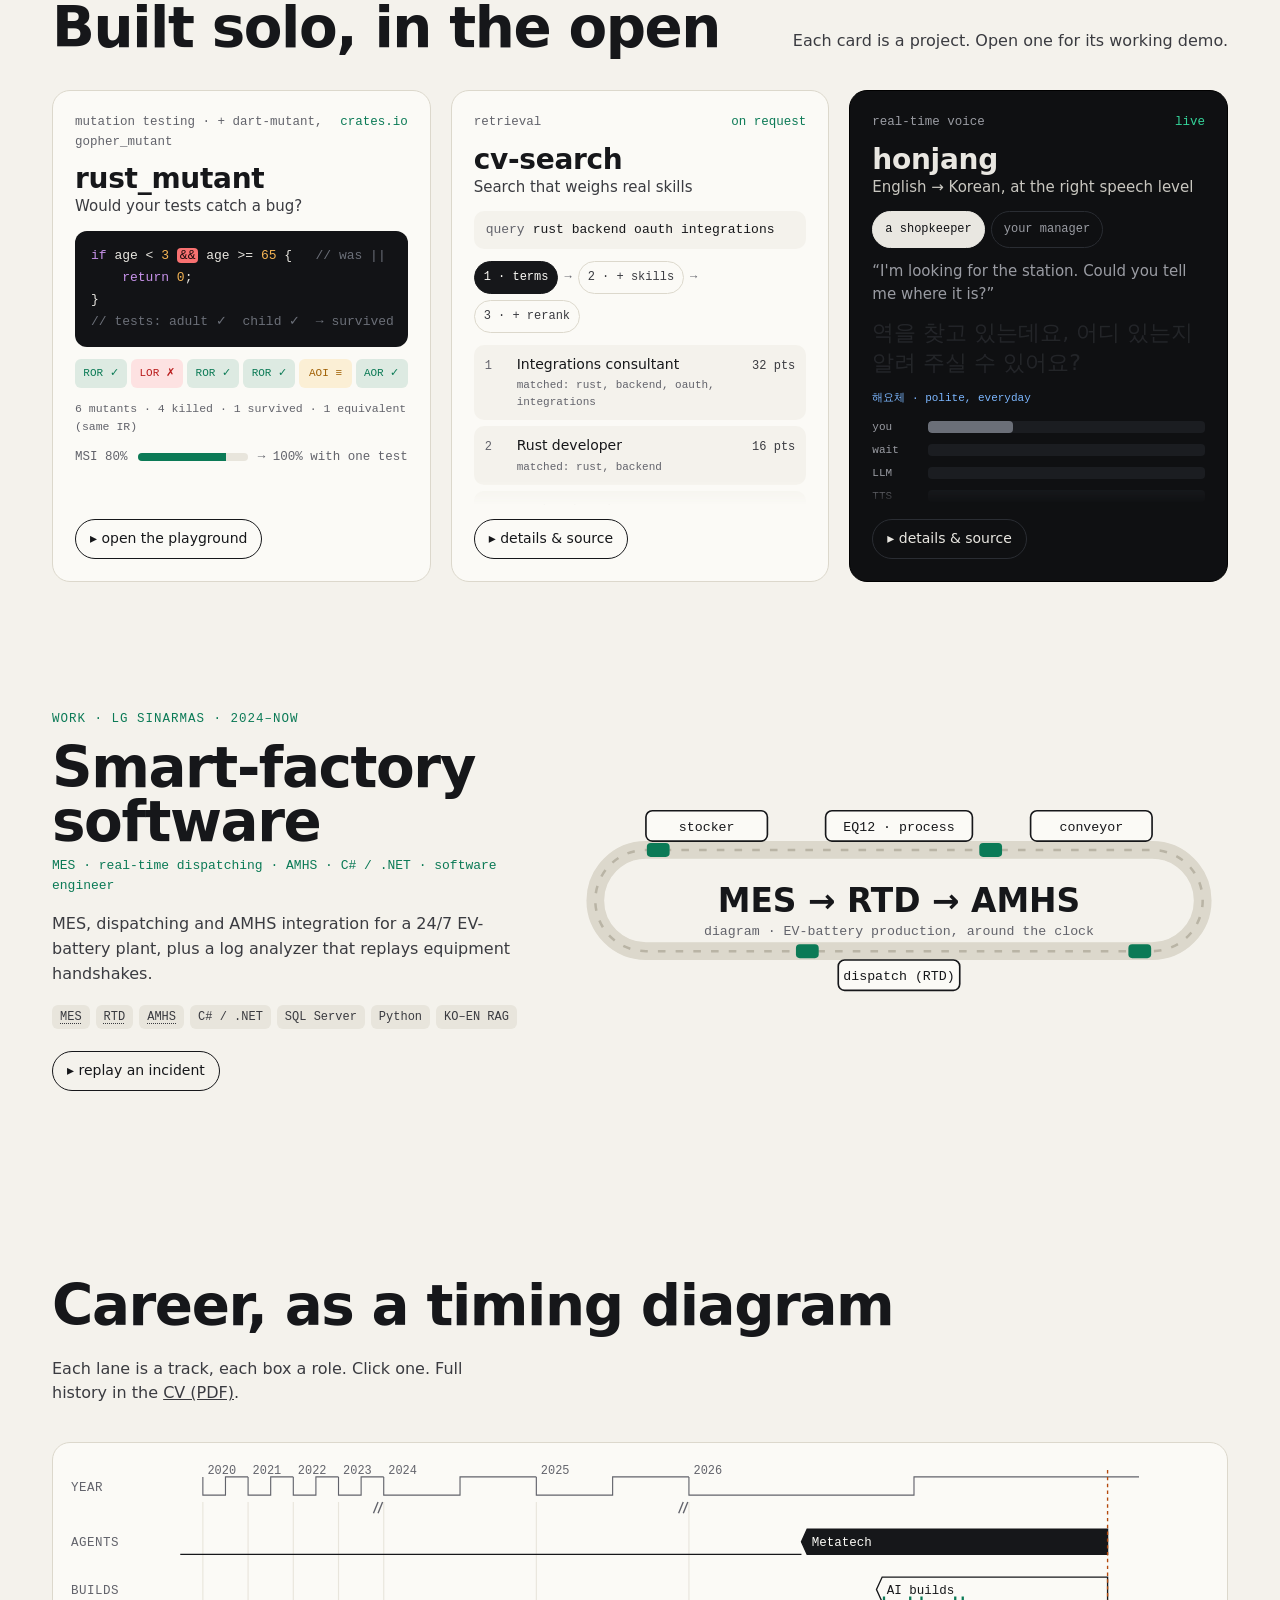
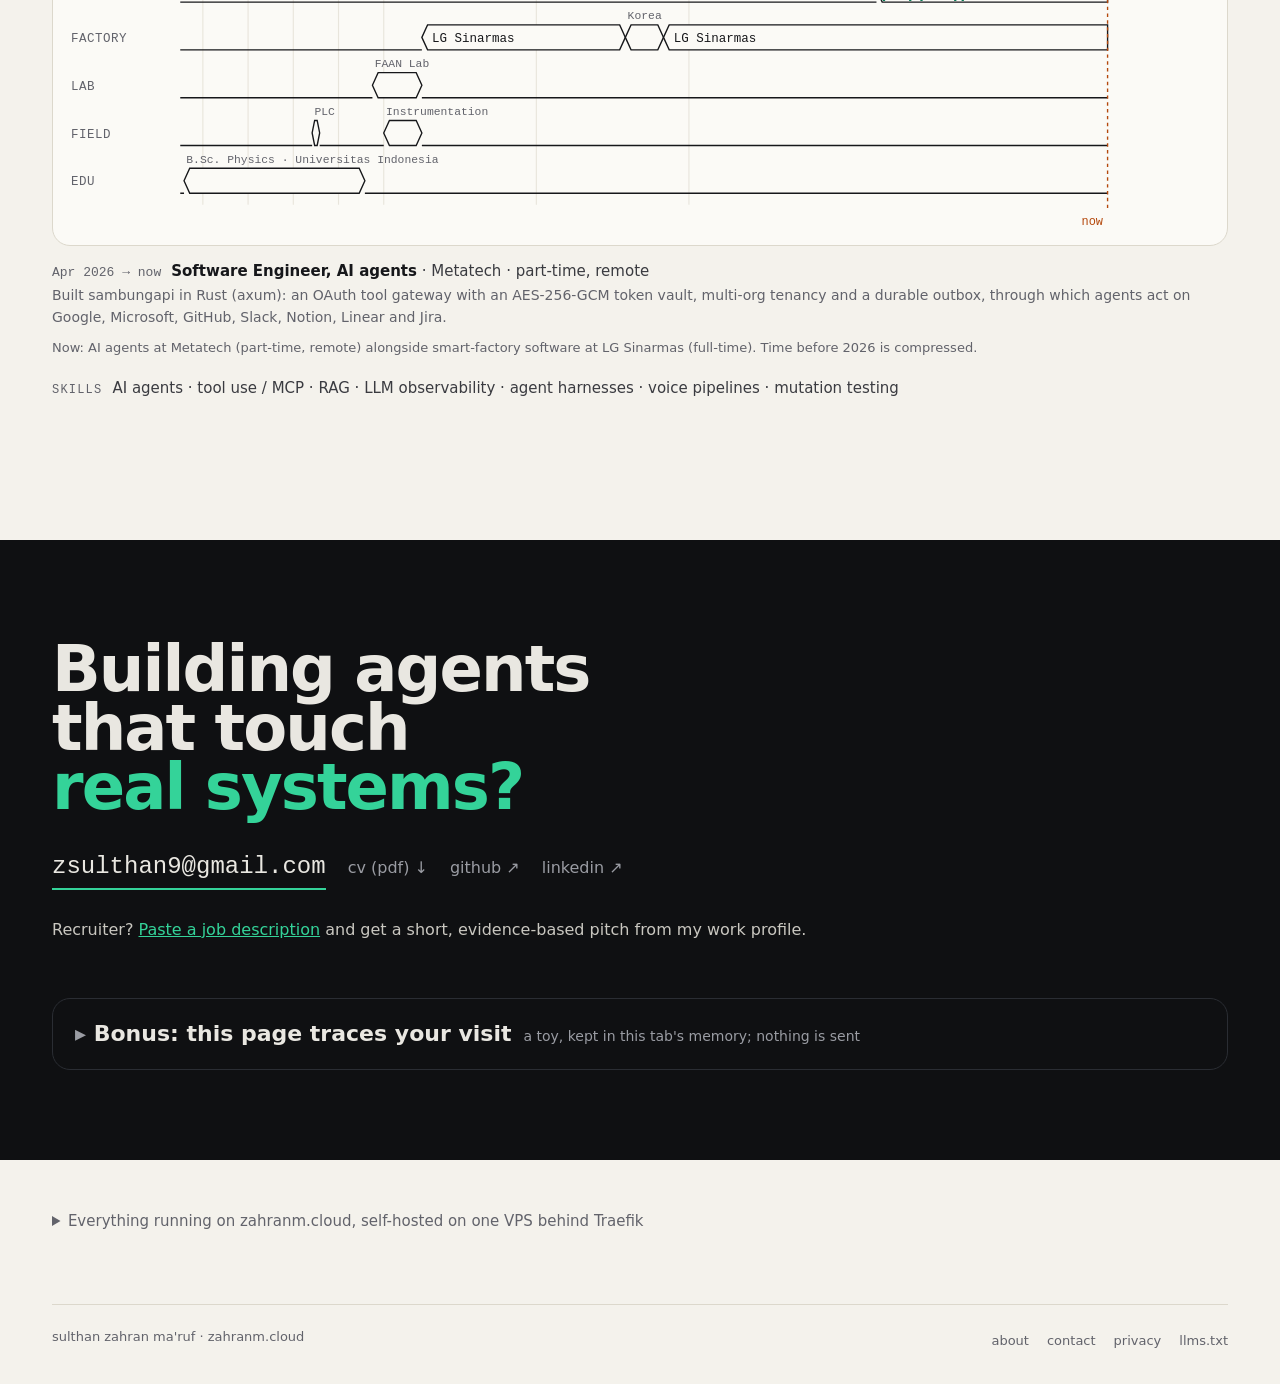
==== commit 6228f679: "fix(hub): round 10 polish after a critique with no big issues Project names as the solo card titles," ====
--- a/hub/index.html
+++ b/hub/index.html
@@ -222,7 +222,7 @@
 .insp-list .wf-row.fail .lbl, .insp-list .wf-row.fail .ms { color: var(--c-red); }
 .insp-body { background: var(--c-panel); border: 1px solid var(--c-line); border-radius: 12px; padding: 14px 16px; font-family: var(--mono); font-size: 12.5px; line-height: 1.75; color: var(--c-dim); min-height: 188px; }
 .insp-body b { color: var(--c-text); font-weight: 500; } .insp-body .ok { color: var(--c-green); } .insp-body .bad { color: var(--c-red); } .insp-body .key { color: var(--c-amber); }
-.insp-body .cap2 { display: block; color: #6b6f78; font-size: 12px; margin-bottom: 4px; }
+.insp-body .cap2 { display: block; color: var(--c-dim); font-size: 12px; margin-bottom: 4px; }
 .review { display: flex; flex-wrap: wrap; gap: 8px; align-items: center; font-size: 14px; color: var(--c-dim); }
 .review button { padding: 7px 12px; border-radius: 999px; border: 1px solid var(--c-line); color: var(--c-text); font-size: 13px; transition: border-color .12s linear, color .12s linear; }
 .review button:hover:not([disabled]) { border-color: var(--c-green); color: var(--c-green); }
@@ -236,6 +236,7 @@
 .sec-h { display: flex; justify-content: space-between; align-items: end; gap: 24px; flex-wrap: wrap; margin-bottom: 36px; }
 .sec-h h2 { font-family: var(--cond); font-weight: 600; font-size: clamp(34px, 4.4vw, 60px); line-height: .95; letter-spacing: -.025em; text-wrap: balance; }
 .sec-h p { color: var(--ink-2); max-width: 44ch; font-size: 16px; }
+.sec-h p.kicker { font-size: 12.5px; color: var(--accent); max-width: none; }
 .peeks { display: grid; grid-template-columns: repeat(3, minmax(0, 1fr)); gap: 20px; align-items: start; }
 .peek { background: var(--paper); border: 1px solid var(--line); border-radius: 18px; padding: 22px; display: grid; gap: 14px; min-width: 0; transition: box-shadow .2s var(--out); }
 .peek:hover { box-shadow: 0 10px 30px -18px rgba(22,23,26,.35); }
@@ -244,6 +245,8 @@
 .peek.dark .pk-tag { color: var(--c-dim); }
 .peek .pk-tag .st { color: var(--accent); }
 .peek.dark .pk-tag .st { color: var(--c-green); }
+.peek .tagline { margin-top: -10px; font-size: 15px; color: var(--ink-2); }
+.peek.dark .tagline { color: #c9c7c0; }
 .peek h3 { font-family: var(--cond); font-weight: 600; font-size: 28px; line-height: 1.05; letter-spacing: -.01em; text-wrap: balance; }
 .peek .more { display: none; }
 .pk-body { display: grid; gap: 12px; align-content: start; min-width: 0; }
@@ -285,6 +288,11 @@
 .atoms .lta-wrap { margin-top: 36px; display: none; }
 .atoms.open .lta-wrap { display: block; }
 .atoms .expand { margin-top: 22px; }
+.atoms .role { margin-top: 8px; font-family: var(--mono); font-size: 13px; color: var(--accent); }
+.atoms .x { border-color: var(--line); background: var(--paper); }
+.atoms .xbar { border-color: var(--line); color: var(--muted); }
+.atoms .xbar b { color: var(--ink); }
+.atoms .rchip { border-color: var(--line); }
 
 /* ── career ── */
 .career { padding: 100px 0 40px; }
@@ -382,7 +390,7 @@
 .gw .wa rect { stroke: #3b6b4f; }
 .gw .packet.bad { fill: var(--c-red); filter: drop-shadow(0 0 6px var(--c-red)); }
 .gw-log .ok { color: var(--c-green); } .gw-log .key { color: var(--c-amber); }
-#gw-provs, .gw .wire.ow { opacity: .35; transition: opacity .25s linear; }
+#gw-provs, .gw .wire.ow { opacity: .62; transition: opacity .25s linear; }
 .gw.tools #gw-provs, .gw.tools .wire.ow, #gw-provs:hover, #gw-provs:focus-within { opacity: 1; }
 .gw .other { font-family: var(--mono); font-size: 10.5px; fill: var(--c-dim); }
 .gw-note { font-size: 13px; color: var(--c-dim); }
@@ -445,7 +453,7 @@
 .lanes .vline { position: absolute; top: 0; height: 76px; left: calc(56px + (100% - 56px) * .72); width: 0; border-left: 1px dashed var(--c-amber); opacity: 0; transition: opacity .3s; }
 .lanes .vline.on { opacity: 1; }
 .lanes .axis { display: grid; grid-template-columns: 48px 1fr; gap: 8px; }
-.lanes .axis span:last-child { position: relative; display: block; height: 14px; color: #6b6f78; }
+.lanes .axis span:last-child { position: relative; display: block; height: 14px; color: var(--c-dim); }
 .lanes .axis i { font-style: normal; position: absolute; transform: translateX(-50%); white-space: nowrap; }
 .lanes .axis i:nth-child(1) { left: 35%; } .lanes .axis i:nth-child(2) { left: 72%; color: var(--c-amber); }
 .lanes .mark300 { margin-left: 56px; padding-bottom: 4px; }
@@ -502,7 +510,7 @@
 .rag-list .nm i { font-style: normal; color: var(--accent); margin-left: 6px; font-size: 12px; }
 .rag-list .sc { font-family: var(--mono); font-size: 12px; color: var(--ink-2); text-align: right; }
 .rag-list small { grid-column: 2 / -1; font-family: var(--mono); font-size: 11px; color: var(--muted); }
-.rag-note { font-size: 14px; color: var(--ink-2); min-height: 42px; }
+.rag-note { font-size: 14px; color: var(--ink-2); }
 .rag-note code { font-family: var(--mono); font-size: 12.5px; background: var(--bg); padding: 1px 5px; border-radius: 4px; }
 
 /* bella tile */
@@ -570,6 +578,7 @@
 .rchip { flex: none; border: 1px solid var(--c-line); border-radius: 999px; padding: 1px 8px; font-size: 11px; white-space: nowrap; }
 .x .perm { background: none; padding: 0; }
 .turn.x { padding-top: 0; }
+.turn.x .turn-top { margin-top: 12px; }
 .kicker { font-family: var(--mono); font-size: 12.5px; letter-spacing: .08em; text-transform: uppercase; color: var(--accent); }
 .dark .kicker { color: var(--c-green); }
 .act-h { padding: 24px 0 8px; }
@@ -647,9 +656,10 @@
   .atoms, .career { padding: 72px 0 24px; }
   .contact { margin-top: 84px; padding: 72px 0; }
   .visit { margin-top: 48px; padding: 16px; }
-  .insp-list .wf-row { grid-template-columns: 132px minmax(0, 1fr) 60px; height: 28px; }
+  .insp-list .wf-row { grid-template-columns: 124px minmax(0, 1fr) 68px; height: 28px; }
   .code { font-size: 12px; padding: 12px; }
   .code .tb .w, .code .cmx { display: none; }
+  .lta-grid { grid-template-columns: minmax(0, 1fr); }
   .t-top { flex-direction: column-reverse; align-items: flex-start; gap: 10px; }
 }
 @media (max-width: 380px) {
@@ -673,7 +683,7 @@
       zahranm.cloud
     </a>
     <nav aria-label="Site">
-      <a class="opt" href="#solo">work</a>
+      <a class="opt" href="#turn-chapters">work</a>
       <a href="/about">about</a>
       <a class="opt" href="https://github.com/SulthanZahran1" target="_blank" rel="noreferrer">github ↗</a>
       <a href="/cv.pdf">cv ↓</a>
@@ -795,8 +805,9 @@
 
       <article class="peek" id="pk-mut" aria-labelledby="mut-title">
         <div class="pk-body">
-        <p class="pk-tag"><span>rust_mutant · dart-mutant · gopher_mutant</span><span class="st">crates.io</span></p>
-        <h3 id="mut-title">Would your tests catch a bug?</h3>
+        <p class="pk-tag"><span>mutation testing · + dart-mutant, gopher_mutant</span><span class="st">crates.io</span></p>
+        <h3 id="mut-title">rust_mutant</h3>
+        <p class="tagline">Would your tests catch a bug?</p>
 <pre class="mini pv-only" aria-label="A surviving mutant"><span class="kw">if</span> age &lt; <span class="ty">3</span> <span class="bad">&amp;&amp;</span> age &gt;= <span class="ty">65</span> {   <span class="cm">// was ||</span>
     <span class="kw">return</span> <span class="ty">0</span>;
 }
@@ -849,8 +860,9 @@
 
       <article class="peek" id="pk-rag" aria-labelledby="rag-title">
         <div class="pk-body">
-        <p class="pk-tag"><span>cv-search · retrieval</span><span class="st">on request</span></p>
-        <h3 id="rag-title">Search that weighs real skills</h3>
+        <p class="pk-tag"><span>retrieval</span><span class="st">on request</span></p>
+        <h3 id="rag-title">cv-search</h3>
+        <p class="tagline">Search that weighs real skills</p>
         <p class="rag-q"><span>query</span>rust backend oauth integrations</p>
         <div class="rag-pick" role="group" aria-label="Retrieval stage">
           <button type="button" data-k="0" aria-pressed="true">1 · terms</button><span aria-hidden="true">→</span>
@@ -864,13 +876,14 @@
           <div class="tlinks"><a href="https://github.com/SulthanZahran1/cv-search-prototype/blob/main/api/main.go#L1228" target="_blank" rel="noreferrer">the scoring function ↗</a><a href="https://github.com/SulthanZahran1/cv-search-prototype" target="_blank" rel="noreferrer">source ↗</a></div>
         </div>
         </div>
-        <button type="button" class="expand" aria-expanded="false">▸ how it scores</button>
+        <button type="button" class="expand" aria-expanded="false">▸ details &amp; source</button>
       </article>
 
       <article class="peek dark" id="pk-voice" aria-labelledby="hj-title">
         <div class="pk-body">
-        <p class="pk-tag"><span>honjang · voice</span><span class="st">live</span></p>
-        <h3 id="hj-title">English → Korean, at the right speech level</h3>
+        <p class="pk-tag"><span>real-time voice</span><span class="st">live</span></p>
+        <h3 id="hj-title">honjang</h3>
+        <p class="tagline">English → Korean, at the right speech level</p>
         <div class="listeners" role="group" aria-label="Who are you talking to?">
           <button type="button" data-l="0" aria-pressed="true">a shopkeeper</button>
           <button type="button" data-l="1" aria-pressed="false">your manager</button>
@@ -897,7 +910,7 @@
         </div>
         </div>
         </div>
-        <button type="button" class="expand" aria-expanded="false">▸ the pipeline</button>
+        <button type="button" class="expand" aria-expanded="false">▸ details &amp; source</button>
       </article>
 
       <div class="stage" id="pk-stage" aria-live="polite"></div>
@@ -909,8 +922,9 @@
   <div class="wrap">
     <div class="grid">
       <div>
-        <p class="kicker">Work · LG Sinarmas · 2024–now · full-time</p>
-        <h2 id="fx-title">And software that moves atoms</h2>
+        <p class="kicker">Work · LG Sinarmas · 2024–now</p>
+        <h2 id="fx-title">Smart-factory software</h2>
+        <p class="role">MES · real-time dispatching · AMHS · C# / .NET · software engineer</p>
         <p class="cap">MES, dispatching and AMHS integration for a 24/7 EV-battery plant, plus a log analyzer that replays equipment handshakes.</p>
         <ul class="chips" aria-label="Stack"><li><abbr title="manufacturing execution system">MES</abbr></li><li><abbr title="real-time dispatching: which vehicle moves what, next">RTD</abbr></li><li><abbr title="automated material handling: AGVs, conveyors, stockers">AMHS</abbr></li><li>C# / .NET</li><li>SQL Server</li><li>Python</li><li>KO–EN RAG</li></ul>
         <button type="button" class="expand" id="atoms-open" aria-expanded="false">▸ replay an incident</button>
@@ -919,7 +933,7 @@
           <path id="fx-path" class="track" d="M60 45 H460 A40 40 0 0 1 460 125 H60 A40 40 0 0 1 60 45 Z"/>
           <path class="belt" d="M60 45 H460 A40 40 0 0 1 460 125 H60 A40 40 0 0 1 60 45 Z"/>
           <text x="260" y="94" text-anchor="middle" class="fx-big">MES → RTD → AMHS</text>
-          <text x="260" y="112" text-anchor="middle" class="fx-small">EV-battery production, around the clock</text>
+          <text x="260" y="112" text-anchor="middle" class="fx-small">diagram · EV-battery production, around the clock</text>
           <g class="st"><rect x="60" y="14" width="96" height="24" rx="5"/><text x="108" y="30" text-anchor="middle">stocker</text></g>
           <g class="st" id="fx-eq12"><rect x="202" y="14" width="116" height="24" rx="5"/><text x="260" y="30" text-anchor="middle">EQ12 · process</text></g>
           <g class="st"><rect x="364" y="14" width="96" height="24" rx="5"/><text x="412" y="30" text-anchor="middle">conveyor</text></g>
@@ -928,7 +942,8 @@
         </svg>
     </div>
     <div class="lta-wrap">
-      <div class="lta">
+      <div class="lta x">
+          <div class="xbar"><span><b>AMHS log analyzer</b> · incident replay</span><span class="rchip">replica · illustrative log</span></div>
           <p class="try">▶ Illustrative incident: an AGV is stuck at EQ12. Replay the <abbr title="SEMI E84: the handshake between a vehicle and a load port">E84</abbr> log and find out why.</p>
           <div class="lta-grid">
             <pre class="lta-log" id="lta-log" aria-label="Raw AMHS event log"></pre>
@@ -1136,7 +1151,7 @@
       if (!opening) return;
       cur = c; c.card.classList.add("active"); c.b.setAttribute("aria-expanded", "true"); c.b.textContent = "▴ close";
       stage.classList.toggle("dark", c.card.classList.contains("dark"));
-      var h = document.createElement("p"); h.className = "stage-h"; h.textContent = c.card.querySelector(".pk-tag span").textContent + " · " + c.card.querySelector("h3").textContent;
+      var h = document.createElement("p"); h.className = "stage-h"; h.textContent = c.card.querySelector("h3").textContent + " · " + c.card.querySelector(".tagline").textContent;
       stage.appendChild(h); stage.appendChild(c.more);
       /* phones stack the cards, so the detail goes right under its own card */
       if (window.matchMedia && matchMedia("(max-width: 980px)").matches) c.card.parentNode.insertBefore(stage, c.card.nextSibling);
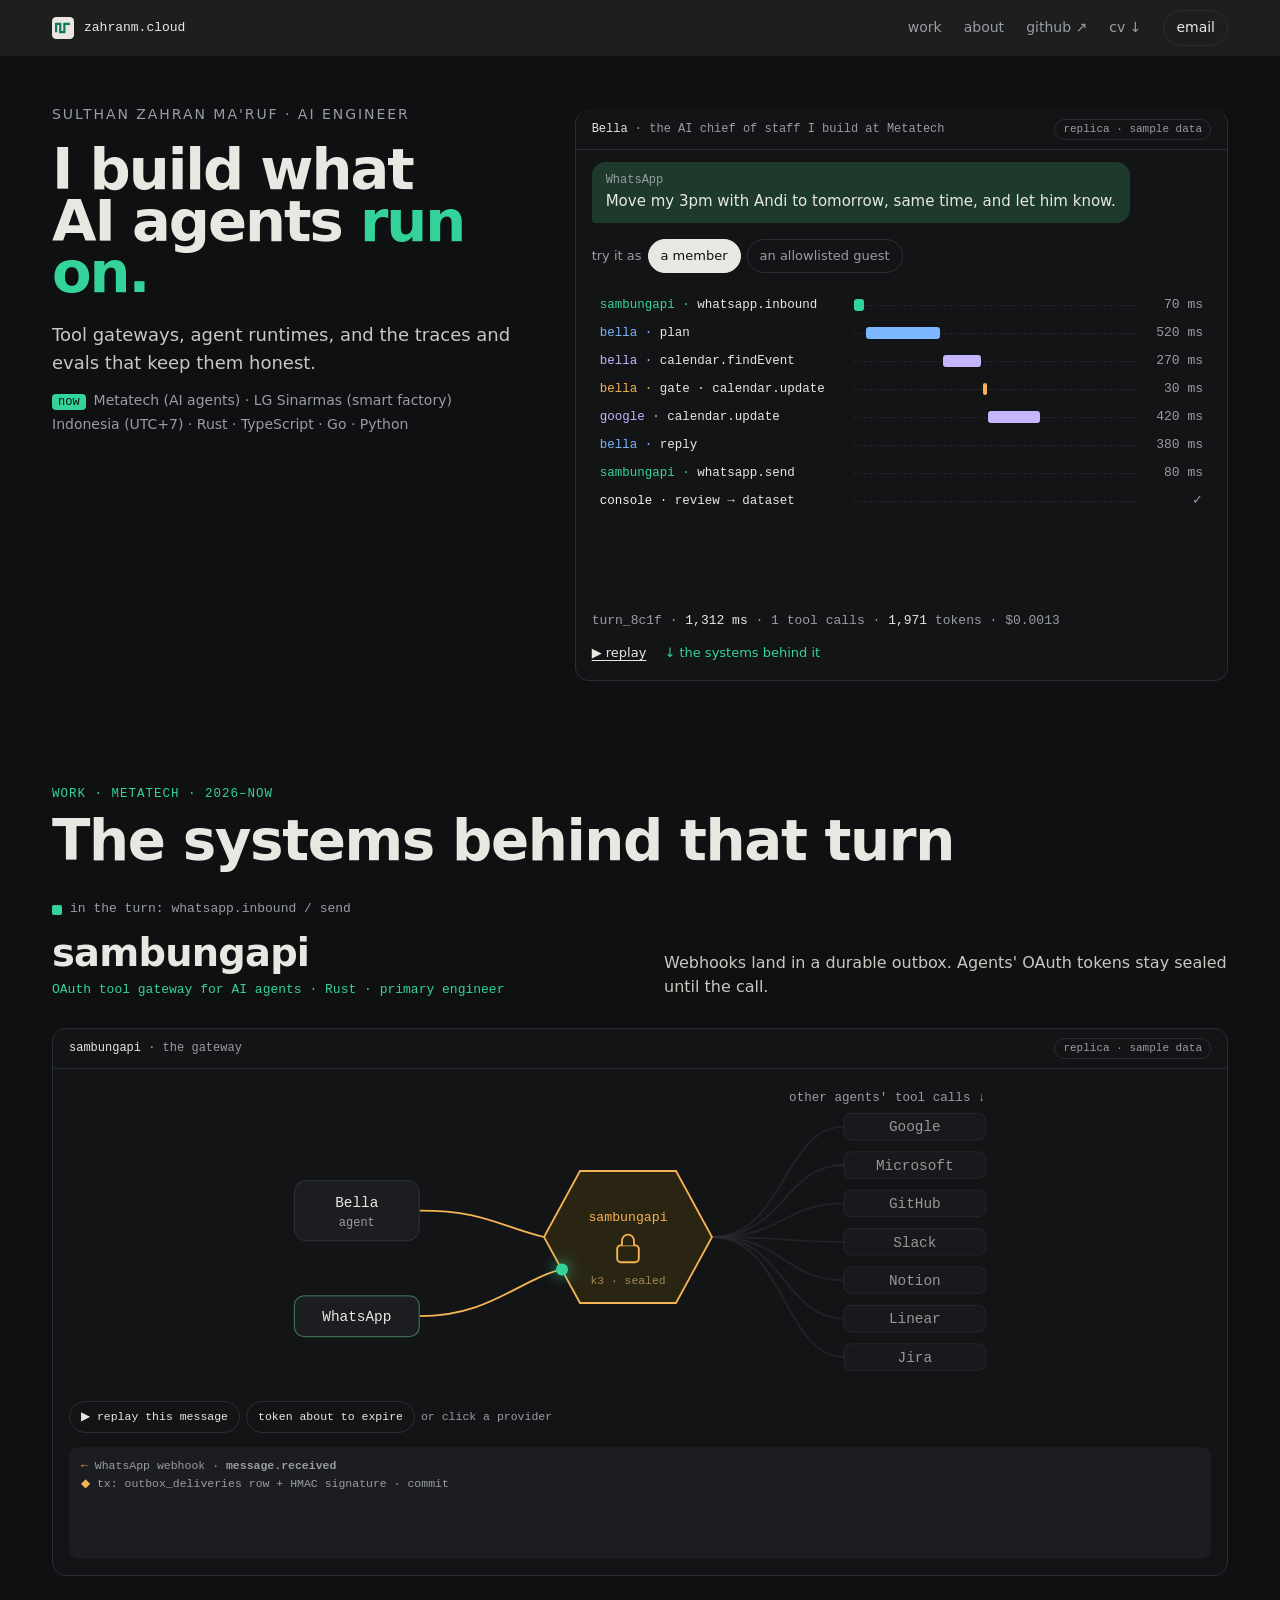
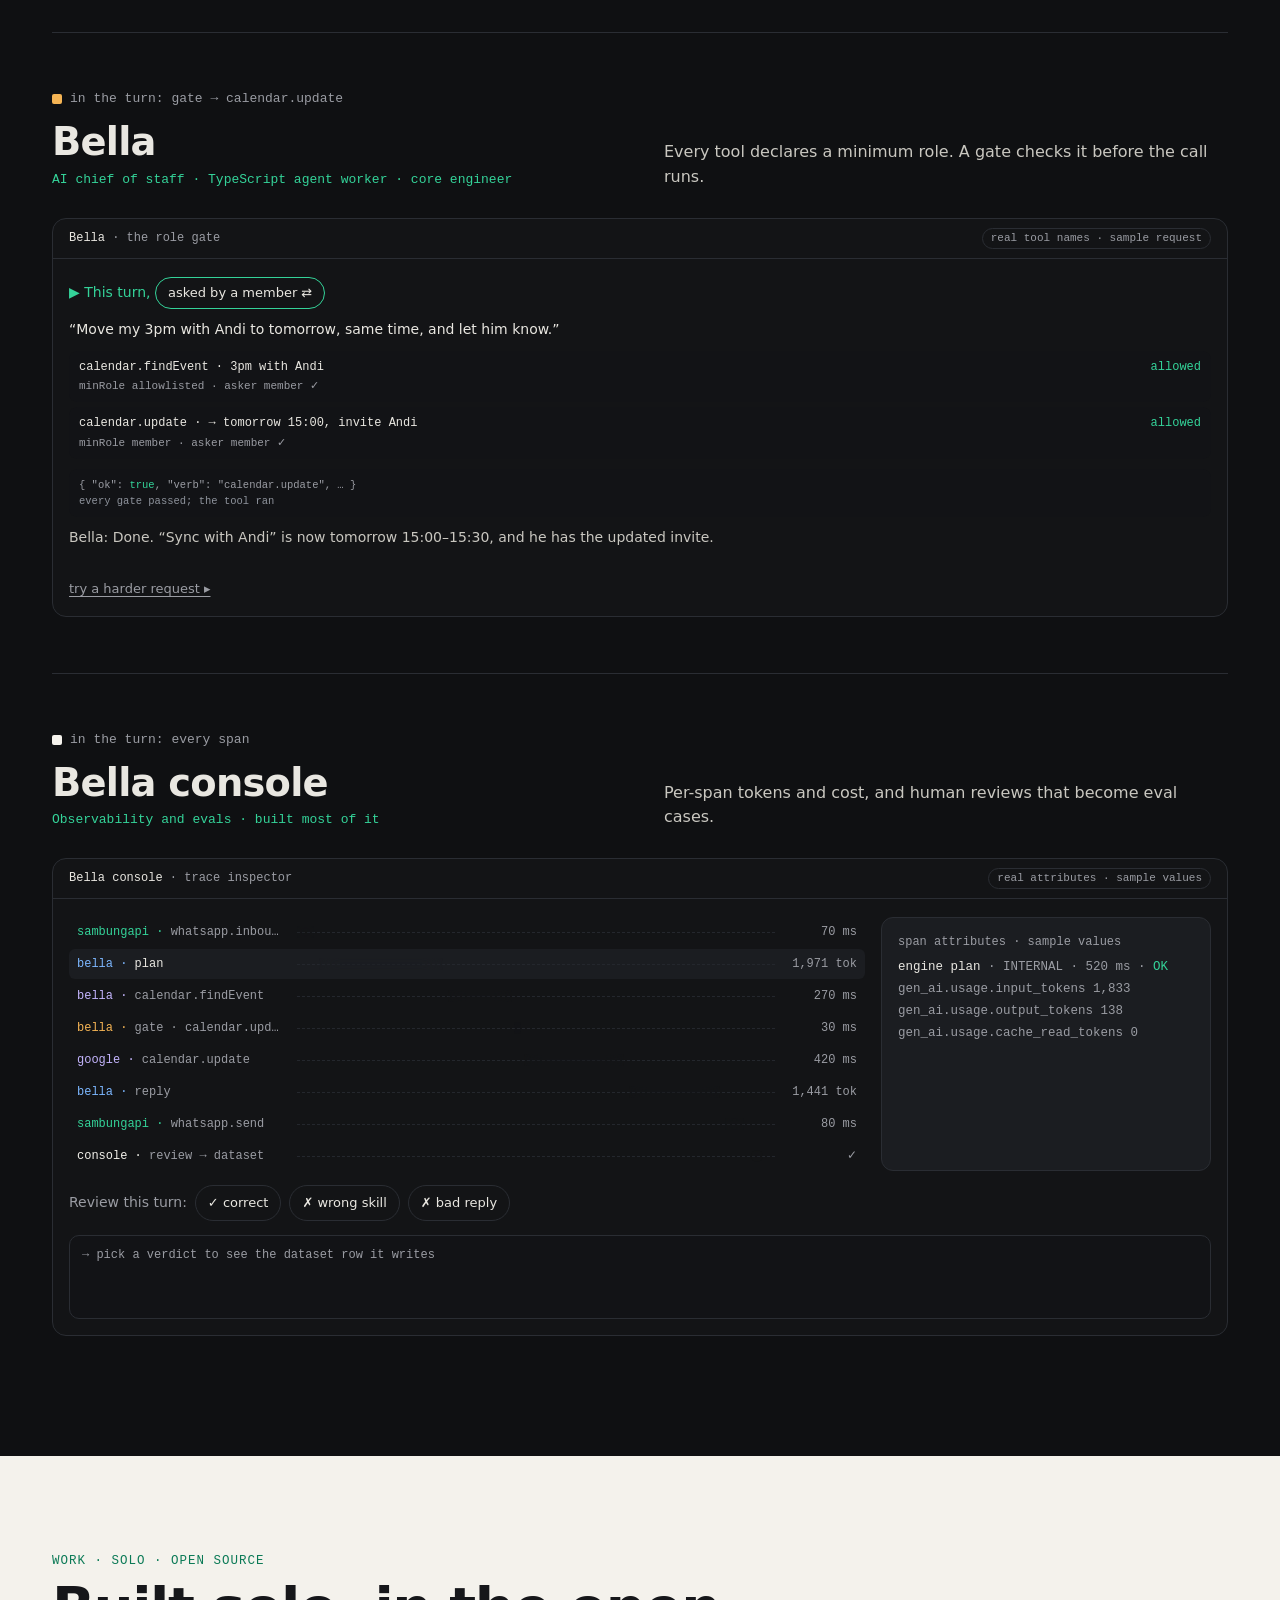
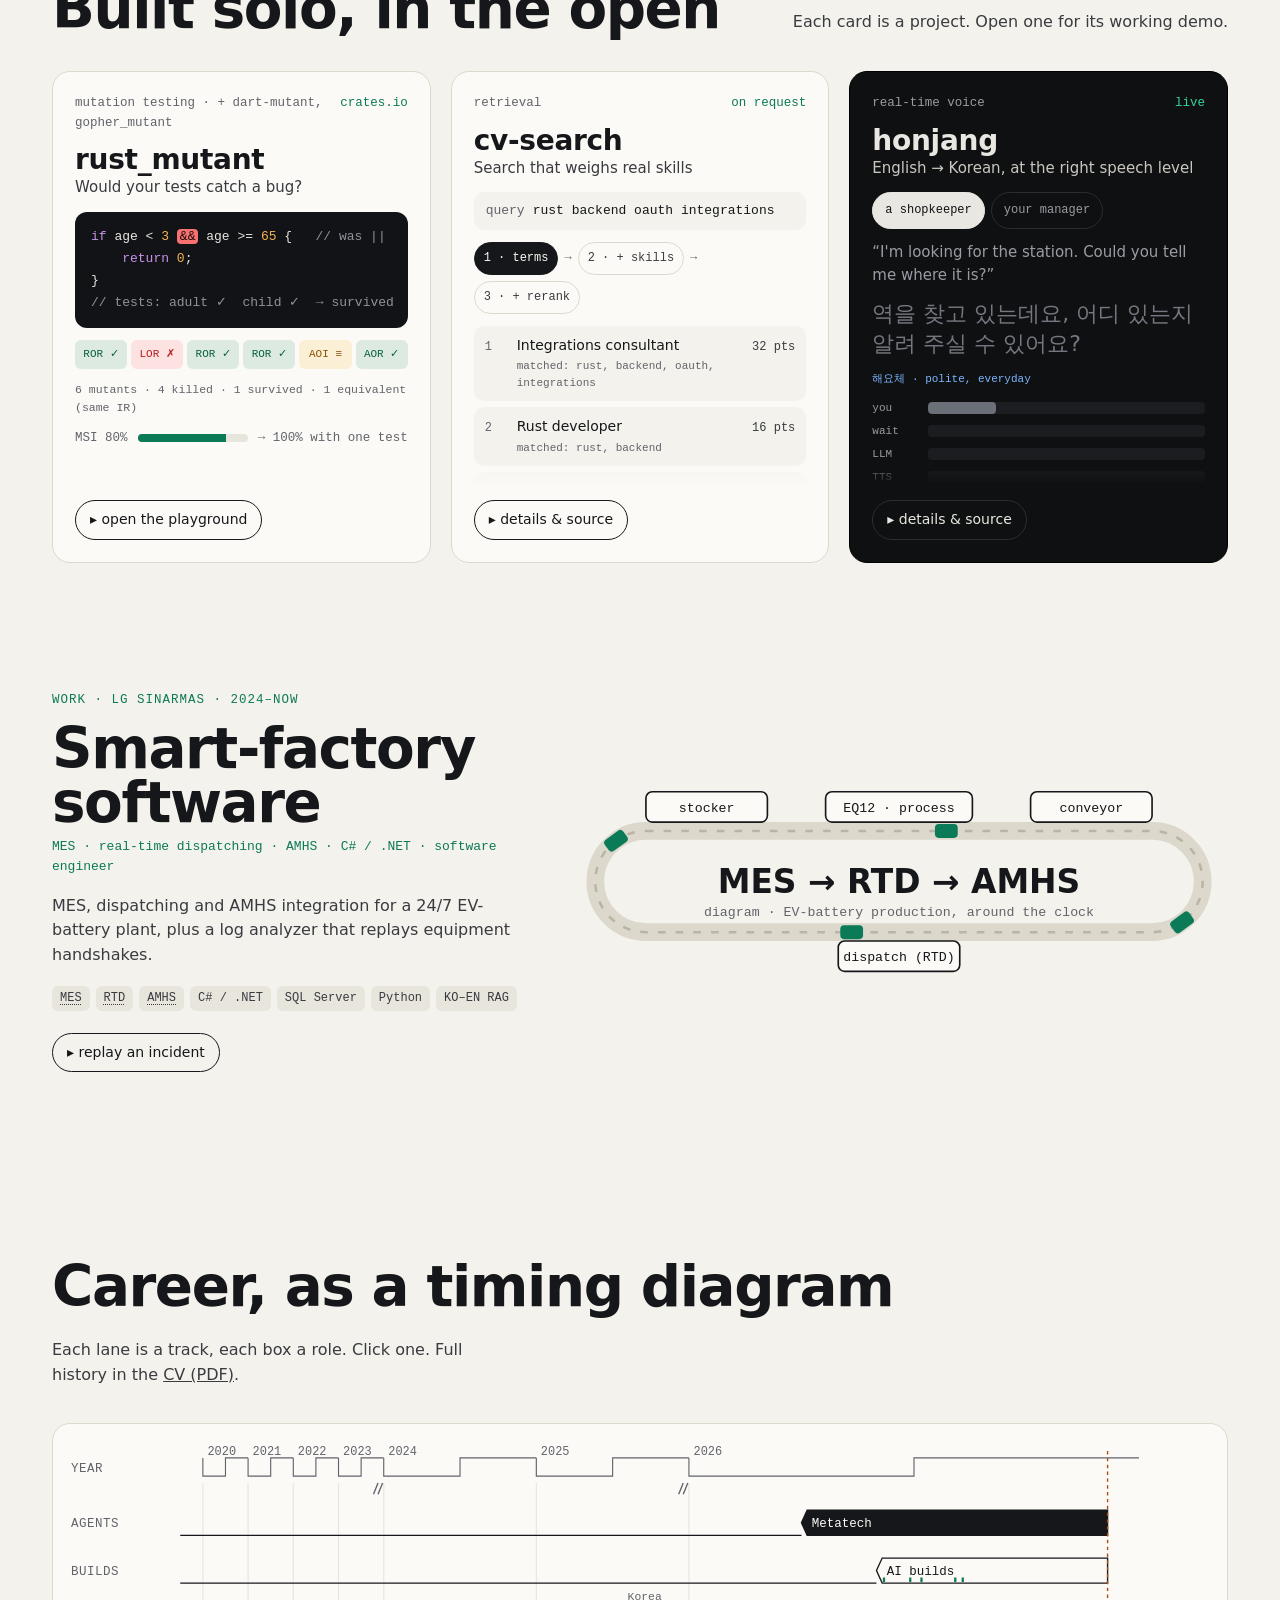
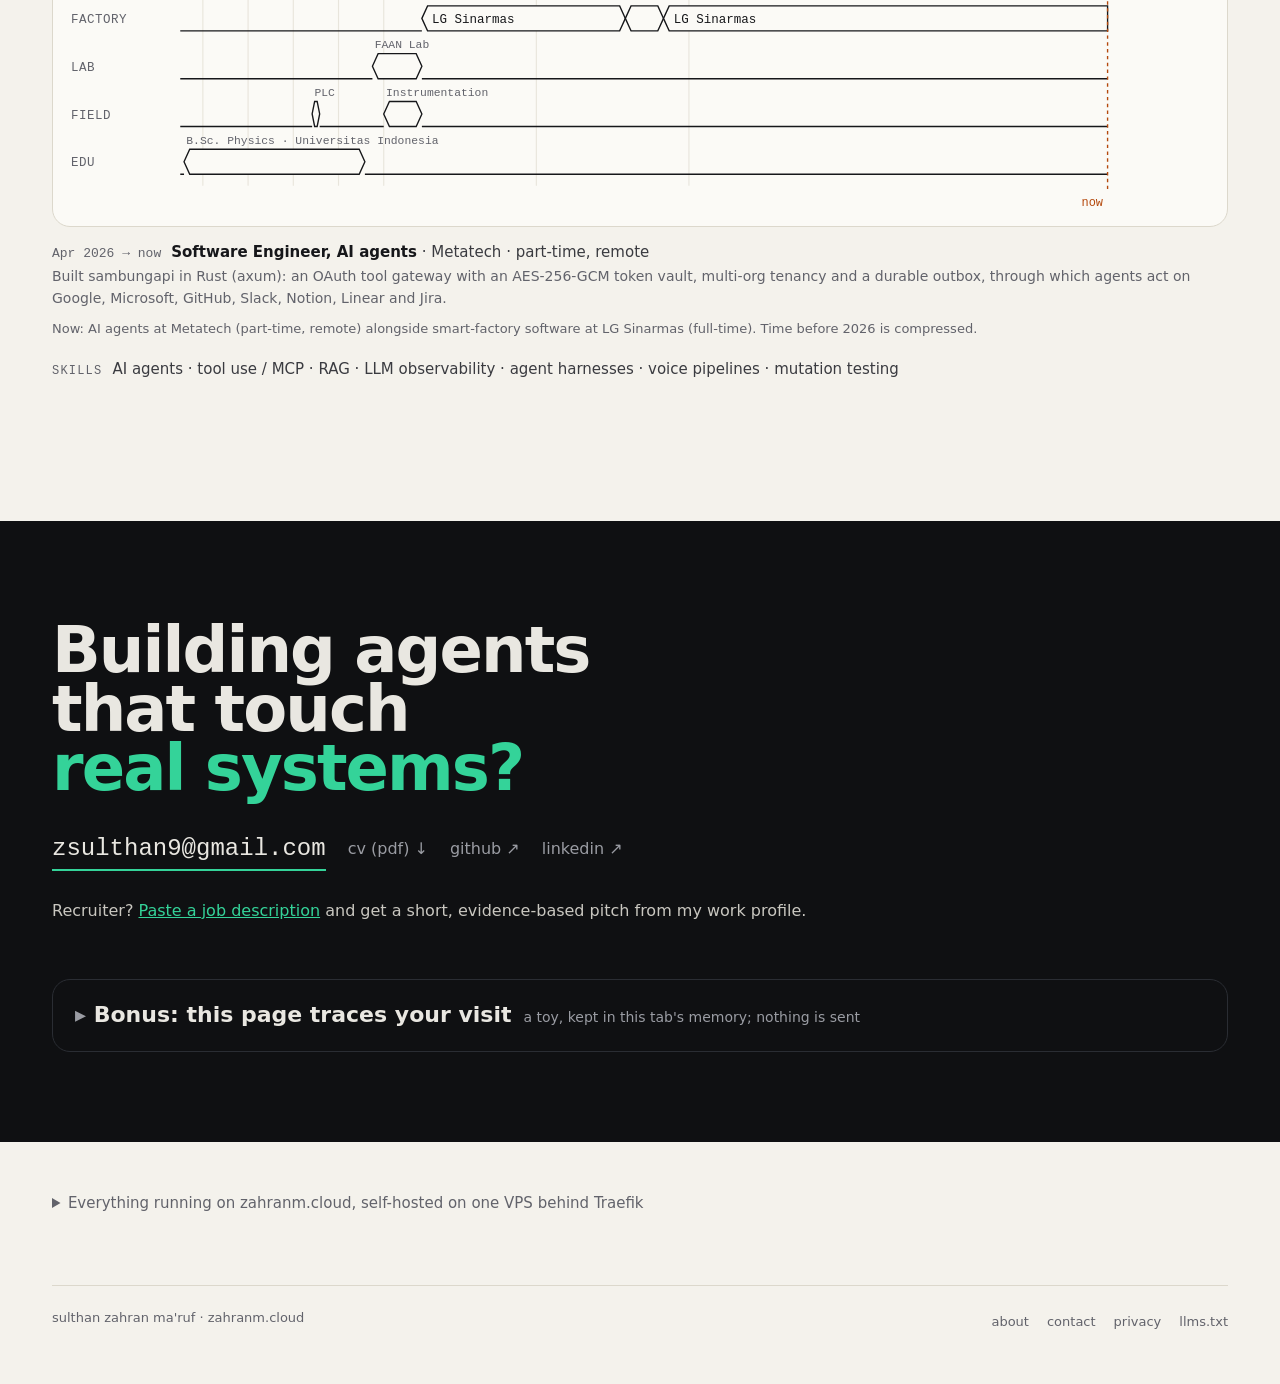
==== commit 09cfb79b: "fix(hub): round 11, accessibility pass - Inspector and hero span rows keep keyboard focus (focus mov" ====
--- a/hub/index.html
+++ b/hub/index.html
@@ -147,7 +147,8 @@
 .wf-row.mark.on .bar { transform: none; }
 .wf-row .ms { font-family: var(--mono); font-size: 13px; color: var(--c-dim); text-align: right; padding-right: 8px; white-space: nowrap; font-variant-numeric: tabular-nums; }
 .wf-row.fail .lbl, .wf-row.fail .ms { color: var(--c-red); }
-.wf-row.nr { opacity: .35; }
+.wf-row.nr .lbl, .wf-row.nr .lbl i, .wf-row.nr .ms { color: var(--c-dim); }
+.wf-row.nr .lbl { text-decoration: line-through; }
 .wf-row.nr .ms::after { content: "not run"; }
 .xh { position: absolute; top: 0; bottom: 0; width: 0; border-left: 1px solid rgba(233,231,225,.5); pointer-events: none; opacity: 0; transition: opacity .12s linear; }
 .xh span { position: absolute; top: -22px; left: 6px; font-family: var(--mono); font-size: 12px; color: var(--c-text); white-space: nowrap; font-variant-numeric: tabular-nums; }
@@ -192,7 +193,7 @@
 .chap:first-child { border-top: 0; padding-top: 24px; }
 .span-tag { display: inline-flex; align-items: center; gap: 8px; font-family: var(--mono); font-size: 13px; color: var(--c-dim); }
 .span-tag i { width: 10px; height: 10px; border-radius: 2px; background: var(--c); }
-.chap h2 { font-family: var(--cond); font-weight: 600; font-size: clamp(30px, 3vw, 40px); line-height: 1; letter-spacing: -.02em; margin-top: 14px; text-wrap: balance; }
+.chap h3 { font-family: var(--cond); font-weight: 600; font-size: clamp(30px, 3vw, 40px); line-height: 1; letter-spacing: -.02em; margin-top: 14px; text-wrap: balance; }
 .chap .cap { margin-top: 16px; color: #c9c7c0; font-size: 16px; }
 .chap .cap + .cap { margin-top: 10px; }
 .span-tag .rep { color: var(--c-amber); text-decoration: none; margin-left: 4px; }
@@ -255,8 +256,8 @@
 .peek.active .pk-body { height: auto; max-height: none; -webkit-mask-image: none; mask-image: none; }
 .peek .hj-ko { font-size: 22px; }
 .mstrip { display: flex; gap: 4px; }
-.mstrip span { flex: 1; font-family: var(--mono); font-size: 11px; text-align: center; padding: 6px 0; border-radius: 6px; background: rgba(11,122,86,.12); color: var(--accent); }
-.mstrip .sv { background: #fde2e2; color: #b91c1c; } .mstrip .eq { background: #fbefd5; color: #a16207; }
+.mstrip span { flex: 1; font-family: var(--mono); font-size: 11px; text-align: center; padding: 6px 0; border-radius: 6px; background: rgba(11,122,86,.12); color: #08603f; }
+.mstrip .sv { background: #fde2e2; color: #b91c1c; } .mstrip .eq { background: #fbefd5; color: #8a5306; }
 .mstrip-cap { font-family: var(--mono); font-size: 11.5px; color: var(--muted); }
 .peek.active { box-shadow: 0 0 0 2px var(--ink); }
 .peek.dark.active { box-shadow: 0 0 0 2px var(--c-green); }
@@ -264,6 +265,9 @@
 .stage.dark { background: var(--night); color: var(--c-text); border-color: #000; }
 .stage .play { justify-self: start; }
 .stage:empty { display: none; }
+@media (min-width: 981px) { .stage { grid-row: 2; } }
+.stage h3.stage-h { font-weight: 400; }
+.stage h3.stage-h:focus { outline: none; }
 .stage .more { display: grid; gap: 14px; }
 .stage .stage-h { font-family: var(--mono); font-size: 12.5px; color: var(--muted); }
 .stage.dark .stage-h { color: var(--c-dim); }
@@ -274,7 +278,7 @@
 .peek.dark .expand:hover { background: var(--c-text); color: var(--night); }
 .mini { background: var(--c-bg); color: var(--c-text); border-radius: 12px; padding: 14px 16px; font-family: var(--mono); font-size: 13px; line-height: 1.7; white-space: pre; overflow-x: auto; }
 .mini .bad { background: var(--c-red); color: #1b0b0b; border-radius: 4px; padding: 0 3px; }
-.mini .cm { color: #6b6f78; } .mini .kw { color: #c792ea; } .mini .ty { color: var(--c-amber); } .mini .ok { color: var(--c-green); }
+.mini .cm { color: #8e939c; } .mini .kw { color: #c792ea; } .mini .ty { color: var(--c-amber); } .mini .ok { color: var(--c-green); }
 .pk-meter { display: flex; align-items: center; gap: 10px; font-family: var(--mono); font-size: 12.5px; color: var(--muted); }
 .pk-meter .m { flex: 1; height: 8px; border-radius: 99px; background: var(--line-2); overflow: hidden; }
 .pk-meter .m i { display: block; height: 100%; width: 80%; background: var(--accent); }
@@ -310,6 +314,12 @@
 .readout .ro-line { display: block; color: var(--muted); font-size: 14px; margin-top: 2px; }
 .td-hint { margin-top: 10px; font-size: 13px; color: var(--muted); }
 .js #roles { display: none; }
+.no-js .asker, .no-js .wf, .no-js .turn-foot, .no-js .chap .demo, .no-js .expand, .no-js #atoms-open, .no-js .visit,
+.no-js .mut, .no-js #pk-mut .more > p, .no-js .play, .no-js .rag-note, .no-js .rag-pick, .no-js .rag-list, .no-js .listeners,
+.no-js .hj-ko, .no-js .hj-level, .no-js .lanes { display: none; }
+.no-js .peek .more { display: grid; gap: 14px; }
+.no-js .pk-body { height: auto; -webkit-mask-image: none; mask-image: none; }
+.no-js .msg.out { opacity: 1; transform: none; }
 .no-js .td-scroll { display: none; }
 .role { margin-top: 12px; } .role h3 { font-size: 18px; } .role .when, .role .org { display: block; font-size: 14px; color: var(--muted); }
 
@@ -399,7 +409,7 @@
 /* mutation playground */
 .mut { display: grid; grid-template-columns: minmax(0, 1.05fr) minmax(0, .95fr); gap: 14px; }
 .code { background: var(--c-bg); color: var(--c-text); border-radius: 12px; padding: 14px 16px; font-family: var(--mono); font-size: 13px; line-height: 1.7; overflow-x: auto; white-space: pre; }
-.code .kw { color: #c792ea; } .code .fn { color: var(--c-blue); } .code .ty { color: var(--c-amber); } .code .cm { color: #6b6f78; }
+.code .kw { color: #c792ea; } .code .fn { color: var(--c-blue); } .code .ty { color: var(--c-amber); } .code .cm { color: #8e939c; }
 .code .mt { border-radius: 4px; padding: 1px 2px; transition: background .2s, color .2s; }
 .code .mt.mutated { background: var(--c-red); color: #1b0b0b; }
 .code .mt.equiv { background: var(--c-amber); color: #1b1405; }
@@ -437,13 +447,13 @@
 .listeners button[aria-pressed="true"] { background: var(--c-text); color: var(--c-bg); border-color: var(--c-text); }
 .hj-say { font-family: var(--sans); font-size: 15px; color: var(--c-dim); }
 .hj-ko { font-size: 24px; line-height: 1.35; word-break: keep-all; font-family: "Apple SD Gothic Neo", "Noto Sans KR", "Malgun Gothic", var(--sans); }
-.hj-ko .ck { transition: color .3s, background .3s; border-radius: 4px; color: #4a4d55; }
+.hj-ko .ck { transition: color .3s, background .3s; border-radius: 4px; color: #74777f; }
 .hj-ko .ck.on { color: var(--c-text); }
 .hj-ko .ck.end.on { color: var(--c-text); text-decoration-color: var(--c-blue); text-decoration: underline; text-decoration-thickness: 2px; text-underline-offset: 6px; }
 .hj-ko .ck.speaking { background: rgba(52,211,153,.18); color: var(--c-green); }
 .hj-level { font-family: var(--mono); font-size: 11px; color: var(--c-blue); }
 .hj-level small { color: var(--c-dim); font-size: 11px; }
-.hj-ko .ck { opacity: .35; } .hj-ko .ck.on, .hj-ko .ck.speaking { opacity: 1; }
+
 .lanes { display: grid; gap: 6px; font-family: var(--mono); font-size: 11px; color: var(--c-dim); }
 .lane { display: grid; grid-template-columns: 48px 1fr; gap: 8px; align-items: center; }
 .lane .tr { position: relative; height: 12px; background: var(--c-panel); border-radius: 4px; overflow: hidden; }
@@ -477,7 +487,7 @@
 .line-grid > div { display: flex; flex-direction: column; gap: 16px; min-width: 0; }
 .lta { display: grid; gap: 10px; }
 .lta-grid { display: grid; grid-template-columns: minmax(0, 1fr) minmax(0, 1.1fr); gap: 10px; align-items: stretch; }
-.lta-log { background: var(--c-bg); color: #6f737b; border-radius: 10px; padding: 10px; font-family: var(--mono); font-size: 10.5px; line-height: 1.75; overflow-x: auto; white-space: pre; margin: 0; }
+.lta-log { background: var(--c-bg); color: #8e939c; border-radius: 10px; padding: 10px; font-family: var(--mono); font-size: 10.5px; line-height: 1.75; overflow-x: auto; white-space: pre; margin: 0; }
 .lta-log .on { color: var(--c-text); }
 .lta-log .bad { color: var(--c-amber); }
 .lta-svg { width: 100%; height: auto; background: var(--paper); border: 1px solid var(--line); border-radius: 10px; }
@@ -507,7 +517,7 @@
 .rag-list li.want { border-color: var(--accent); background: var(--accent-soft); }
 .rag-list .rk { font-family: var(--mono); font-size: 12px; color: var(--muted); }
 .rag-list .nm { font-size: 14px; font-weight: 500; }
-.rag-list .nm i { font-style: normal; color: var(--accent); margin-left: 6px; font-size: 12px; }
+.rag-list .nm i { font-style: normal; color: #08603f; margin-left: 6px; font-size: 12px; }
 .rag-list .sc { font-family: var(--mono); font-size: 12px; color: var(--ink-2); text-align: right; }
 .rag-list small { grid-column: 2 / -1; font-family: var(--mono); font-size: 11px; color: var(--muted); }
 .rag-note { font-size: 14px; color: var(--ink-2); }
@@ -608,7 +618,7 @@
   .chap > div:first-child { display: grid; grid-template-columns: minmax(0, 1fr) minmax(0, 1fr); grid-template-areas: "tag cap" "h cap" "role cap"; column-gap: 48px; align-items: start; }
   .chap > div:first-child .role { grid-area: role; }
   .chap > div:first-child .span-tag { grid-area: tag; }
-  .chap > div:first-child h2 { grid-area: h; }
+  .chap > div:first-child h3 { grid-area: h; }
   .chap > div:first-child .cap { grid-area: cap; margin-top: 0; align-self: end; }
   .gw svg { max-height: 300px; }
 }
@@ -675,10 +685,11 @@
 <body class="no-js">
 <script>document.body.className = "js";</script>
 <a class="skip" href="#main">Skip to content</a>
+<span class="sr" role="status" id="copy-sr"></span>
 
 <header class="bar" id="bar">
   <div class="wrap">
-    <a class="mark" href="/" aria-label="Sulthan Zahran Ma'ruf, home">
+    <a class="mark" href="/" aria-label="zahranm.cloud, home">
       <svg width="22" height="22" viewBox="0 0 16 16" aria-hidden="true"><rect width="16" height="16" rx="3" fill="#e9e7e1"/><path d="M3 11V5h3v6h3V5h4" fill="none" stroke="#0b7a56" stroke-width="1.6"/></svg>
       zahranm.cloud
     </a>
@@ -687,7 +698,7 @@
       <a href="/about">about</a>
       <a class="opt" href="https://github.com/SulthanZahran1" target="_blank" rel="noreferrer">github ↗</a>
       <a href="/cv.pdf">cv ↓</a>
-      <button type="button" class="copy" data-copy="zsulthan9@gmail.com" aria-label="Copy email address">email</button>
+      <a class="copy" href="mailto:zsulthan9@gmail.com" data-copy="zsulthan9@gmail.com" title="Copy email address">email</a>
     </nav>
   </div>
   <span class="progress" id="progress" aria-hidden="true"></span>
@@ -711,7 +722,7 @@
         <div class="asker" role="group" aria-label="Who is asking"><span>try it as</span><button type="button" data-r="member" aria-pressed="true">a member</button><button type="button" data-r="allowlisted" aria-pressed="false">an allowlisted guest</button></div>
       </div>
       <div class="wf" id="wf" role="group" aria-label="One agent turn, span by span"></div>
-      <div class="msg out" id="turn-reply" aria-live="polite"><span class="ch">Bella</span><span id="turn-reply-text"></span></div>
+      <div class="msg out" id="turn-reply" aria-live="polite"><span class="ch">Bella</span><span id="turn-reply-text">Done. “Sync with Andi” is now tomorrow 15:00–15:30, and he has the updated invite.</span></div>
       <div class="turn-foot"><span class="meta" id="turn-meta"></span><span class="tf-act"><button type="button" id="turn-replay">▶ replay</button><a class="follow" href="#turn-chapters">↓ the systems behind it</a></span></div>
     </div>
   </div>
@@ -725,7 +736,7 @@
       <article class="chap" id="ch-gateway" aria-labelledby="ch1-title">
         <div>
           <p class="span-tag" style="--c:var(--s-gw)"><i></i>in the turn: whatsapp.inbound / send</p>
-          <h2 id="ch1-title">sambungapi</h2>
+          <h3 id="ch1-title">sambungapi</h3>
           <p class="role">OAuth tool gateway for AI agents · Rust · primary engineer</p>
           <p class="cap">Webhooks land in a durable outbox. Agents' OAuth tokens stay sealed until the call.</p>
         </div>
@@ -745,14 +756,15 @@
           <circle class="packet" id="gw-packet" r="5" cx="-999" cy="-999"/>
         </svg>
           <div class="gw-act" role="group" aria-label="Paths"><button type="button" id="gw-wa">▶ replay this message</button><button type="button" id="gw-exp">token about to expire</button><span>or click a provider</span></div>
-          <div class="gw-log" id="gw-log" aria-live="polite"><span class="key">$</span> waiting for the message…</div>
+          <span class="sr" role="status" id="gw-sr"></span>
+          <div class="gw-log" id="gw-log"><span class="key">$</span> waiting for the message…</div>
         </div>
       </article>
 
       <article class="chap" id="ch-gate" aria-labelledby="ch2-title">
         <div>
           <p class="span-tag" style="--c:var(--s-gate)"><i></i>in the turn: gate → calendar.update</p>
-          <h2 id="ch2-title">Bella</h2>
+          <h3 id="ch2-title">Bella</h3>
           <p class="role">AI chief of staff · TypeScript agent worker · core engineer</p>
           <p class="cap">Every tool declares a minimum role. A gate checks it before the call runs.</p>
         </div>
@@ -762,7 +774,7 @@
           <p class="try">▶ <span id="perm-pre">This turn,</span> <button type="button" class="who" id="perm-who">asked by a member ⇄</button></p>
           <p class="perm-ask" id="perm-ask"></p>
           <ul class="perm-steps" id="perm-steps"></ul>
-          <pre class="perm-res" id="perm-res" aria-label="The tool result the model receives"></pre>
+          <pre class="perm-res" id="perm-res" role="figure" aria-label="The tool result the model receives"></pre>
           <p class="perm-reply" id="perm-reply" aria-live="polite"></p>
           <button type="button" class="harder" id="perm-harder">try a harder request ▸</button>
         </div>
@@ -772,7 +784,7 @@
       <article class="chap" id="ch-console" aria-labelledby="ch3-title">
         <div>
           <p class="span-tag" style="--c:var(--s-human)"><i></i>in the turn: every span</p>
-          <h2 id="ch3-title">Bella console</h2>
+          <h3 id="ch3-title">Bella console</h3>
           <p class="role">Observability and evals · built most of it</p>
           <p class="cap">Per-span tokens and cost, and human reviews that become eval cases.</p>
         </div>
@@ -808,18 +820,18 @@
         <p class="pk-tag"><span>mutation testing · + dart-mutant, gopher_mutant</span><span class="st">crates.io</span></p>
         <h3 id="mut-title">rust_mutant</h3>
         <p class="tagline">Would your tests catch a bug?</p>
-<pre class="mini pv-only" aria-label="A surviving mutant"><span class="kw">if</span> age &lt; <span class="ty">3</span> <span class="bad">&amp;&amp;</span> age &gt;= <span class="ty">65</span> {   <span class="cm">// was ||</span>
+<pre class="mini pv-only" role="figure" aria-label="A surviving mutant"><span class="kw">if</span> age &lt; <span class="ty">3</span> <span class="bad">&amp;&amp;</span> age &gt;= <span class="ty">65</span> {   <span class="cm">// was ||</span>
     <span class="kw">return</span> <span class="ty">0</span>;
 }
 <span class="cm">// tests: adult ✓  child ✓</span>  <span class="cm">→ survived</span></pre>
-        <div class="mstrip pv-only" aria-label="Six mutants: four killed, one survived, one equivalent"><span>ROR ✓</span><span class="sv">LOR ✗</span><span>ROR ✓</span><span>ROR ✓</span><span class="eq">AOI ≡</span><span>AOR ✓</span></div>
+        <div class="mstrip pv-only" role="img" aria-label="Six mutants: four killed, one survived, one equivalent"><span>ROR ✓</span><span class="sv">LOR ✗</span><span>ROR ✓</span><span>ROR ✓</span><span class="eq">AOI ≡</span><span>AOR ✓</span></div>
         <p class="mstrip-cap pv-only">6 mutants · 4 killed · 1 survived · 1 equivalent (same IR)</p>
         <div class="pk-meter pv-only"><span>MSI 80%</span><span class="m"><i></i></span><span>→ 100% with one test</span></div>
         <div class="more">
           <p>Plant small bugs; good tests fail. Everything here is real rust-mutant 1.0.1 output for this exact code.</p>
           <div class="mut">
           <div style="display:grid;gap:10px;align-content:start">
-<pre class="code" aria-label="Code under test"><span class="kw">fn</span> <span class="fn">fare</span>(age: <span class="ty">u32</span>, base: <span class="ty">u32</span>) -&gt; <span class="ty">u32</span> {
+<pre class="code" tabindex="0" role="figure" aria-label="Code under test"><span class="kw">fn</span> <span class="fn">fare</span>(age: <span class="ty">u32</span>, base: <span class="ty">u32</span>) -&gt; <span class="ty">u32</span> {
     <span class="kw">if</span> age <span class="mt" id="op1">&lt;</span> <span class="ty">3</span> <span class="mt" id="op2">||</span> age <span class="mt" id="op3">&gt;=</span> <span class="ty">65</span> {
         <span class="kw">return</span> <span class="ty">0</span>;  <span class="cm cmx">// toddlers, seniors ride free</span>
     }
@@ -831,7 +843,7 @@
 <span class="fn">assert_eq!</span>(fare(<span class="ty">10</span>, <span class="ty">100</span>), <span class="ty">50</span>);  <span class="cm cmx">// child</span>  <span class="tb" id="tb1"></span>
 <span id="m-added"></span></pre>
             <p class="m-cap">rust-mutant 1.0.1 · --format json · <span id="m-rec-id">pick a mutant</span></p>
-            <pre class="m-rec" id="m-rec" aria-live="polite"></pre>
+            <pre class="m-rec" id="m-rec" tabindex="0" role="figure" aria-label="rust-mutant JSON record for the selected mutant"></pre>
           </div>
           <div style="display:grid;gap:12px;align-content:start">
             <div class="mutants" id="m-list" role="group" aria-label="Mutants"></div>
@@ -889,7 +901,8 @@
           <button type="button" data-l="1" aria-pressed="false">your manager</button>
         </div>
         <p class="hj-say">“I'm looking for the station. Could you tell me where it is?”</p>
-        <p class="hj-ko" lang="ko" id="hj-ko" aria-live="polite"></p>
+        <p class="hj-ko" lang="ko" id="hj-ko"></p>
+        <span class="sr" role="status" id="hj-sr"></span>
         <span class="hj-level" id="hj-level"></span>
           <div class="lanes" aria-hidden="true">
           <div class="lane"><span>you</span><span class="tr"><span class="seg you" id="hj-you"></span></span></div>
@@ -913,7 +926,7 @@
         <button type="button" class="expand" aria-expanded="false">▸ details &amp; source</button>
       </article>
 
-      <div class="stage" id="pk-stage" aria-live="polite"></div>
+      <div class="stage" id="pk-stage"></div>
     </div>
   </div>
 </section>
@@ -946,7 +959,7 @@
           <div class="xbar"><span><b>AMHS log analyzer</b> · incident replay</span><span class="rchip">replica · illustrative log</span></div>
           <p class="try">▶ Illustrative incident: an AGV is stuck at EQ12. Replay the <abbr title="SEMI E84: the handshake between a vehicle and a load port">E84</abbr> log and find out why.</p>
           <div class="lta-grid">
-            <pre class="lta-log" id="lta-log" aria-label="Raw AMHS event log"></pre>
+            <pre class="lta-log" id="lta-log" role="figure" aria-label="Raw AMHS event log"></pre>
             <svg class="lta-svg" id="lta-svg" viewBox="0 0 300 136" aria-hidden="true"></svg>
           </div>
           <div class="lta-ctl"><button type="button" class="play2" id="lta-run">▶ analyze log</button><span class="lta-out" id="lta-out" aria-live="polite"></span></div>
@@ -1032,7 +1045,7 @@
     <div>
     <h2 id="contact-title">Building agents that touch <em>real systems?</em></h2>
     <div class="cta">
-      <button type="button" class="copybig" data-copy="zsulthan9@gmail.com" aria-label="Copy email address">zsulthan9@gmail.com</button>
+      <a class="copybig" href="mailto:zsulthan9@gmail.com" data-copy="zsulthan9@gmail.com" title="Copy email address">zsulthan9@gmail.com</a>
       <a href="/cv.pdf">cv (pdf) ↓</a>
       <a href="https://github.com/SulthanZahran1" target="_blank" rel="noreferrer">github ↗</a>
       <a href="https://www.linkedin.com/in/sulthan-zahran-ui" target="_blank" rel="noreferrer">linkedin ↗</a>
@@ -1041,7 +1054,7 @@
     </div>
     <details class="visit">
       <summary><b>Bonus: this page traces your visit</b><span>a toy, kept in this tab's memory; nothing is sent</span></summary>
-      <p class="legend" aria-hidden="true"><span><i style="--c:#6b6f78"></i>page</span><span><i style="--c:var(--s-gw)"></i>gateway</span><span><i style="--c:var(--s-llm)"></i>model</span><span><i style="--c:var(--s-gate)"></i>gate</span><span><i style="--c:var(--s-prov)"></i>tool</span><span><i style="--c:var(--s-human)"></i>human</span><span><i style="--c:var(--s-fail)"></i>failure</span></p>
+      <p class="legend" aria-hidden="true"><span><i style="--c:#8e939c"></i>page</span><span><i style="--c:var(--s-gw)"></i>gateway</span><span><i style="--c:var(--s-llm)"></i>model</span><span><i style="--c:var(--s-gate)"></i>gate</span><span><i style="--c:var(--s-prov)"></i>tool</span><span><i style="--c:var(--s-human)"></i>human</span><span><i style="--c:var(--s-fail)"></i>failure</span></p>
       <div class="vt" id="vt"></div>
       <div class="review" id="v-review" style="margin-top:14px"><span>Review this visit:</span>
         <button type="button" data-v="correct">✓ worth a chat</button>
@@ -1119,12 +1132,15 @@
 /* copy email */
 [].forEach.call(document.querySelectorAll("[data-copy]"), function (b) {
   var label = b.textContent;
-  b.addEventListener("click", function () {
+  b.addEventListener("click", function (e) {
     var v = b.dataset.copy;
-    (navigator.clipboard ? navigator.clipboard.writeText(v) : Promise.reject()).then(function () {
-      b.textContent = "copied ✓"; emit("page", "copy email", 200);
+    if (!navigator.clipboard) return;  /* no clipboard: the mailto link does its job */
+    e.preventDefault();
+    navigator.clipboard.writeText(v).then(function () {
+      b.textContent = "copied ✓"; document.getElementById("copy-sr").textContent = "Email address copied: " + v;
+      emit("page", "copy email", 200);
+      setTimeout(function () { b.textContent = label; document.getElementById("copy-sr").textContent = ""; }, 1400);
     }, function () { location.href = "mailto:" + v; });
-    setTimeout(function () { b.textContent = label; }, 1400);
   });
 });
 /* touch devices tap, they don't click */
@@ -1135,7 +1151,7 @@
   var stage = document.getElementById("pk-stage"), cur = null;
   var cards = [].map.call(document.querySelectorAll(".peek"), function (card) {
     var b = card.querySelector(".expand"), more = card.querySelector(".more"), label = b.textContent;
-    b.setAttribute("aria-controls", "pk-stage");
+    b.setAttribute("aria-controls", "pk-stage"); b.setAttribute("aria-describedby", card.querySelector("h3").id);
     return { card: card, b: b, more: more, label: label, home: more.parentNode, next: more.nextSibling };
   });
   function close(c) {
@@ -1151,13 +1167,15 @@
       if (!opening) return;
       cur = c; c.card.classList.add("active"); c.b.setAttribute("aria-expanded", "true"); c.b.textContent = "▴ close";
       stage.classList.toggle("dark", c.card.classList.contains("dark"));
-      var h = document.createElement("p"); h.className = "stage-h"; h.textContent = c.card.querySelector("h3").textContent + " · " + c.card.querySelector(".tagline").textContent;
+      var h = document.createElement("h3"); h.className = "stage-h"; h.tabIndex = -1; h.textContent = c.card.querySelector("h3").textContent + " · " + c.card.querySelector(".tagline").textContent;
       stage.appendChild(h); stage.appendChild(c.more);
-      /* phones stack the cards, so the detail goes right under its own card */
-      if (window.matchMedia && matchMedia("(max-width: 980px)").matches) c.card.parentNode.insertBefore(stage, c.card.nextSibling);
-      else c.card.parentNode.appendChild(stage);
+      /* right after its card in the DOM (and tab order); wide screens still
+         lay it out as a full-width second row */
+      c.card.parentNode.insertBefore(stage, c.card.nextSibling);
       if (c.card.id === "pk-mut" && !document.querySelector('#m-list button[aria-pressed="true"]')) document.getElementById("m-runall").click();
-      stage.scrollIntoView({ block: "nearest", behavior: REDUCED ? "auto" : "smooth" });
+      h.focus({ preventScroll: true });
+      var phone = window.matchMedia && matchMedia("(max-width: 980px)").matches;
+      stage.scrollIntoView({ block: phone ? "start" : "nearest", behavior: REDUCED ? "auto" : "smooth" });
     });
   });
 })();
@@ -1215,6 +1233,7 @@
   var wf = document.getElementById("wf"), reply = document.getElementById("turn-reply"), replyText = document.getElementById("turn-reply-text"), meta = document.getElementById("turn-meta");
   var askBtns = [].slice.call(document.querySelectorAll(".asker button"));
   var role = "member", raf = 0, tok = 0, rows = [], xh;
+  replyText.textContent = "";  /* the markup carries the reply for no-JS readers */
   function fmt(n) { return n.toLocaleString("en-US"); }
   function llmMs(s, t) { return s.spans.reduce(function (a, p) { return a + (p[4] === "llm" ? Math.max(0, Math.min(t, p[3]) - p[2]) : 0); }, 0); }
 
@@ -1229,7 +1248,12 @@
       r.setAttribute("aria-label", p[0] + " " + p[1] + (p[4] === "skip" ? ", not run" : ", " + (p[3] - p[2]) + " milliseconds") + ". Go to its chapter.");
       var name = /^gate/.test(p[1]) ? '<span class="lg">' + p[1] + '</span><span class="sh">gate ' + (p[4] === "fail" ? "✗" : "✓") + "</span>" : p[1];
       r.innerHTML = '<span class="lbl"><i class="svc">' + p[0] + ' · </i>' + name + '</span><span class="tr"><span class="bar" style="left:' + (p[2] / AXIS * 100) + '%"></span></span><span class="ms">' + (p[4] === "skip" ? "" : p[4] === "human" ? "✓" : (p[3] - p[2]) + " ms") + "</span>";
-      r.addEventListener("click", function () { var ch = document.getElementById(p[5]); if (ch) ch.scrollIntoView({ behavior: REDUCED ? "auto" : "smooth", block: "start" }); emit("page", "jump to " + p[5], 100); });
+      r.addEventListener("click", function () {
+        var ch = document.getElementById(p[5]); if (!ch) return;
+        ch.scrollIntoView({ behavior: REDUCED ? "auto" : "smooth", block: "start" });
+        var h = ch.querySelector("h3"); if (h) { h.tabIndex = -1; h.focus({ preventScroll: true }); }
+        emit("page", "jump to " + p[5], 100);
+      });
       wf.appendChild(r); rows.push(r);
     });
     xh = document.createElement("div"); xh.className = "xh"; xh.innerHTML = "<span></span>"; wf.appendChild(xh);
@@ -1244,7 +1268,7 @@
     });
     var done = s.spans.filter(function (p) { return (p[4] === "prov" || p[4] === "gate") && t >= p[3]; }).length;
     meta.innerHTML = "turn_8c1f · <b>" + fmt(Math.round(Math.min(t, total))) + " ms</b> · " + Math.min(s.tools, s.spans.filter(function (p) { return p[4] === "prov" && t >= p[3]; }).length) + " tool call" + (s.tools === 1 ? "" : "s") + " · <b>" + fmt(Math.round(s.tok * f)) + "</b> tokens · $" + (s.cost * f).toFixed(4);
-    if (t >= s.spans[5][2] - 10) { reply.classList.add("on"); replyText.textContent = s.reply; }
+    if (t >= s.spans[5][2] - 10 && !reply.classList.contains("on")) { reply.classList.add("on"); replyText.textContent = s.reply; }
     return done;
   }
   function run() {
@@ -1316,7 +1340,10 @@
       b.style.setProperty("--c", T.C[p[4]] || T.C.prov);
       var val = p[4] === "skip" ? "not run" : p[4] === "human" ? "✓" : p[4] === "llm" ? fmt(Math.round(s.tok * dur / llmTotal)) + " tok" : dur + " ms";
       b.innerHTML = '<span class="lbl"><i class="svc">' + p[0] + " · </i>" + p[1] + '</span><span class="tr">' + (p[4] === "skip" ? "" : '<span class="bar" style="left:' + (p[2] / T.axis * 100) + "%;width:" + (p[4] === "human" ? 0 : Math.max(0.6, dur / T.axis * 100)) + '%"></span>') + '</span><span class="ms">' + val + "</span>";
-      b.addEventListener("click", function () { sel = k; render(); emit("console", "inspect " + p[1], 120); });
+      b.addEventListener("click", function () {
+        sel = k; [].forEach.call(list.children, function (x, j) { x.setAttribute("aria-pressed", String(j === k)); });
+        body.innerHTML = detail(window.TURN(), k); emit("console", "inspect " + p[1], 120);
+      });
       list.appendChild(b);
     });
     body.innerHTML = detail(T, sel);
@@ -1345,7 +1372,7 @@
 /* ── your visit, as a waterfall ── */
 (function () {
   var vt = document.getElementById("vt");
-  var KC = { page: "#6b6f78", gw: "var(--s-gw)", llm: "var(--s-llm)", gate: "var(--s-gate)", tool: "var(--s-prov)", human: "var(--s-human)", fail: "var(--s-fail)" };
+  var KC = { page: "#8e939c", gw: "var(--s-gw)", llm: "var(--s-llm)", gate: "var(--s-gate)", tool: "var(--s-prov)", human: "var(--s-human)", fail: "var(--s-fail)" };
   /* one colour meaning everywhere: the colour is the span's kind, not its service */
   function kind(v) {
     if (v.svc === "sambungapi") return "gw";
@@ -1474,7 +1501,12 @@
     outWires.forEach(function (x, j) { x.classList.toggle("hot", j === i); });
     inWire.classList.add("hot"); waWire.classList.toggle("hot", !!wa);
   }
-  function show(lines, n) { log.innerHTML = lines.slice(0, n).join("<br>"); }
+  var gwSr = document.getElementById("gw-sr"), strip = document.createElement("div");
+  function show(lines, n) {
+    log.innerHTML = lines.slice(0, n).join("<br>");
+    /* screen readers hear only the outcome, not every animation step */
+    if (n >= lines.length) { strip.innerHTML = lines[n - 1]; gwSr.textContent = strip.textContent; }
+  }
   function call(i, expiring) {
     var my = ++busy, p = provs[i], w = outWires[i];
     emit("sambungapi", (expiring ? "refresh + " : "") + p[1], expiring ? 2300 : 1600);
@@ -1589,7 +1621,7 @@
       if (k < items.length) { items[k++].classList.add("on"); setTimeout(next, REDUCED ? 0 : 380); return; }
       res.innerHTML = denied
         ? '{ "ok": false, "verb": "' + denied[0] + '",\n  "error": { "code": <b>"forbidden"</b>,\n    "message": "Not authorised: ' + denied[0] + " requires role " + denied[2] + ", principal has " + role + '. …" } }'
-        : '{ "ok": <span class="okk">true</span>, "verb": "' + last[0] + '", … }\n<span style="color:#6b6f78">every gate passed; the tool ran</span>';
+        : '{ "ok": <span class="okk">true</span>, "verb": "' + last[0] + '", … }\n<span style="color:#8e939c">every gate passed; the tool ran</span>';
       reply.textContent = "Bella: " + (R.reply ? R.reply[role] : T.turn.reply);
       res.classList.remove("stale"); reply.classList.remove("stale");
     })();
@@ -1747,15 +1779,18 @@
       var r = k ? P.t2 : P.t1, cls = "ck" + (p >= r[1] ? " on" : "") + (p >= r[0] && p < r[1] ? " speaking" : "") + (k === c.length - 1 ? " end" : "");
       return '<span class="' + cls + '">' + t + "</span>";
     }).join("");
-    lvl.innerHTML = L[i].level + " <small>· auto mode picks between the two</small>";
+    var lv = L[i].level.split(" · ");
+    lvl.innerHTML = '<span lang="ko">' + lv[0] + "</span> · " + lv.slice(1).join(" · ") + " <small>· auto mode picks between the two</small>";
   }
   function draw(i, p) {
     seg(you, P.you, p); seg(sil, P.sil, p); seg(llm, P.llm, p); seg(t1, P.t1, p); seg(t2, P.t2, p);
     vline.classList.toggle("on", p >= P.t1[0]);
     render(i, p);
   }
-  function play(i) {
+  var hjSr = document.getElementById("hj-sr");
+  function play(i, say) {
     var my = ++tok; cur = i;
+    if (say) hjSr.textContent = L[i].chunks.join("") + " (" + L[i].level + ")";
     btns.forEach(function (b, j) { b.setAttribute("aria-pressed", String(j === i)); });
     if (REDUCED) { draw(i, 100); return; }
     var t0 = performance.now(), D = 3600;
@@ -1766,7 +1801,7 @@
       if (p < 100) requestAnimationFrame(step);
     })(t0);
   }
-  btns.forEach(function (b, j) { b.addEventListener("click", function () { play(j); emit("honjang", L[j].level.split(" ")[0], 3600); }); });
+  btns.forEach(function (b, j) { b.addEventListener("click", function () { play(j, true); emit("honjang", L[j].level.split(" ")[0], 3600); }); });
   document.getElementById("hj-play").addEventListener("click", function () { play(cur); });
   draw(cur, 100);
   whenVisible(ko, function () { play(cur); });
@@ -1894,6 +1929,8 @@
     el("text", { x: 240, y: 133, "class": "lbl", "text-anchor": "middle" }, "94 s later");
   }
   var tok = 0, fx = document.getElementById("fx-svg"), eq = document.getElementById("fx-eq12"), tile = svg.closest(".atoms");
+  /* the decorative loop runs a few seconds after it scrolls in, then stops */
+  whenVisible(fx, function () { setTimeout(function () { if (tok) return; try { fx.pauseAnimations(); } catch (e) {} tile.classList.add("halt"); }, REDUCED ? 0 : 6000); });
   function halt(on) {
     eq.classList.toggle("alarm", on); tile.classList.toggle("halt", on);
     try { on ? fx.pauseAnimations() : fx.unpauseAnimations(); } catch (e) {}
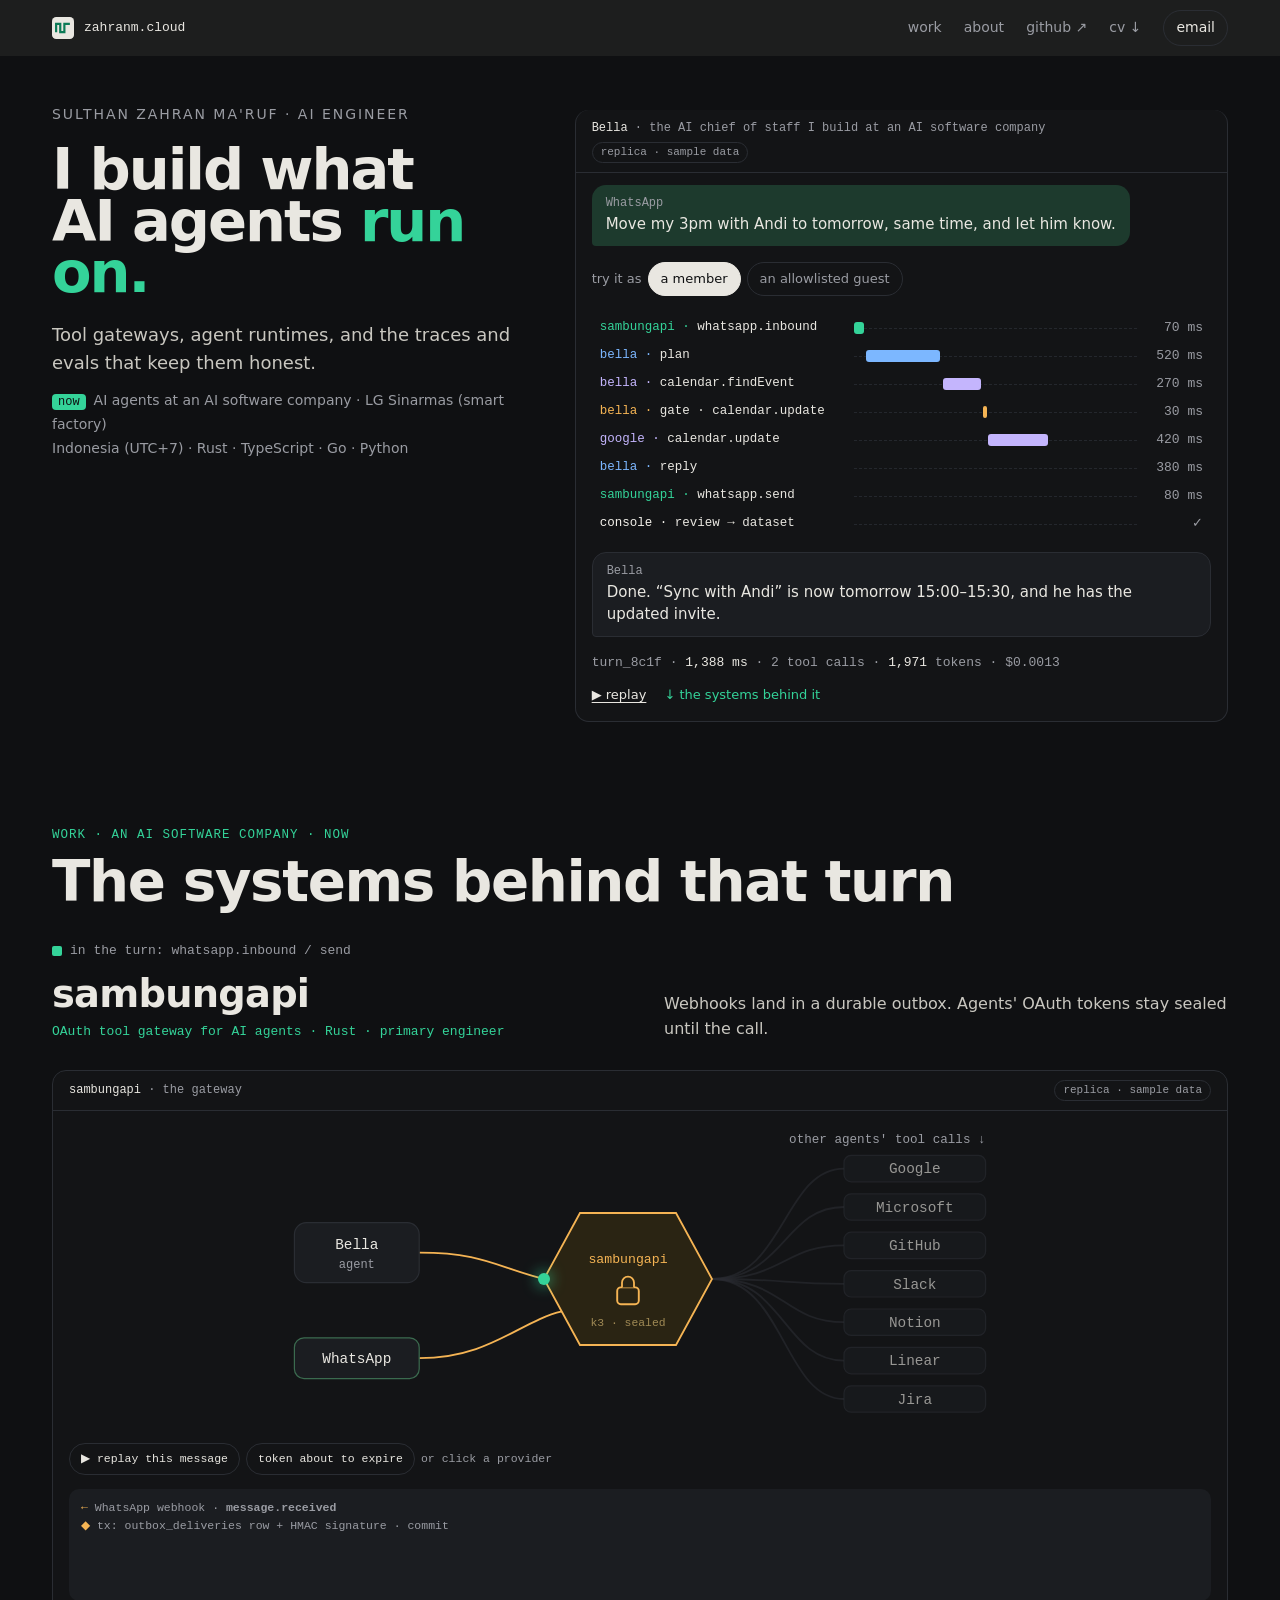
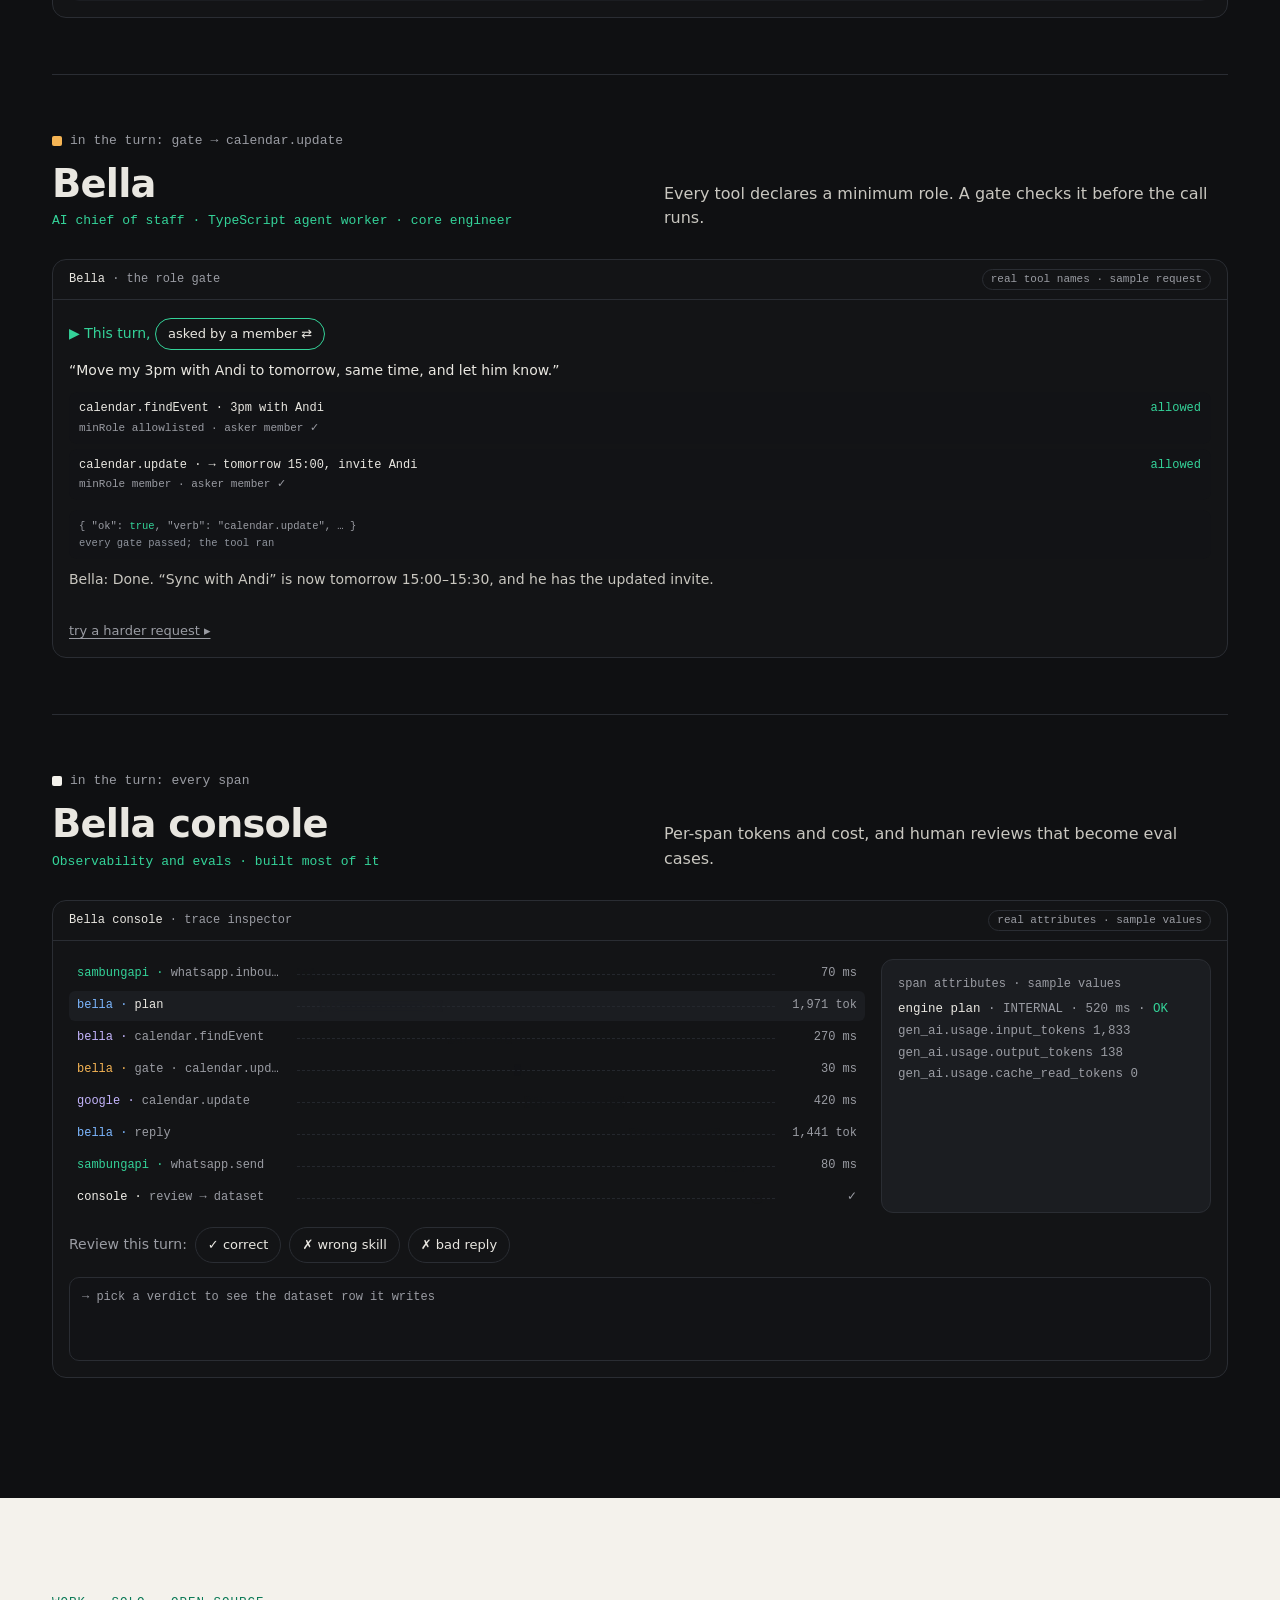
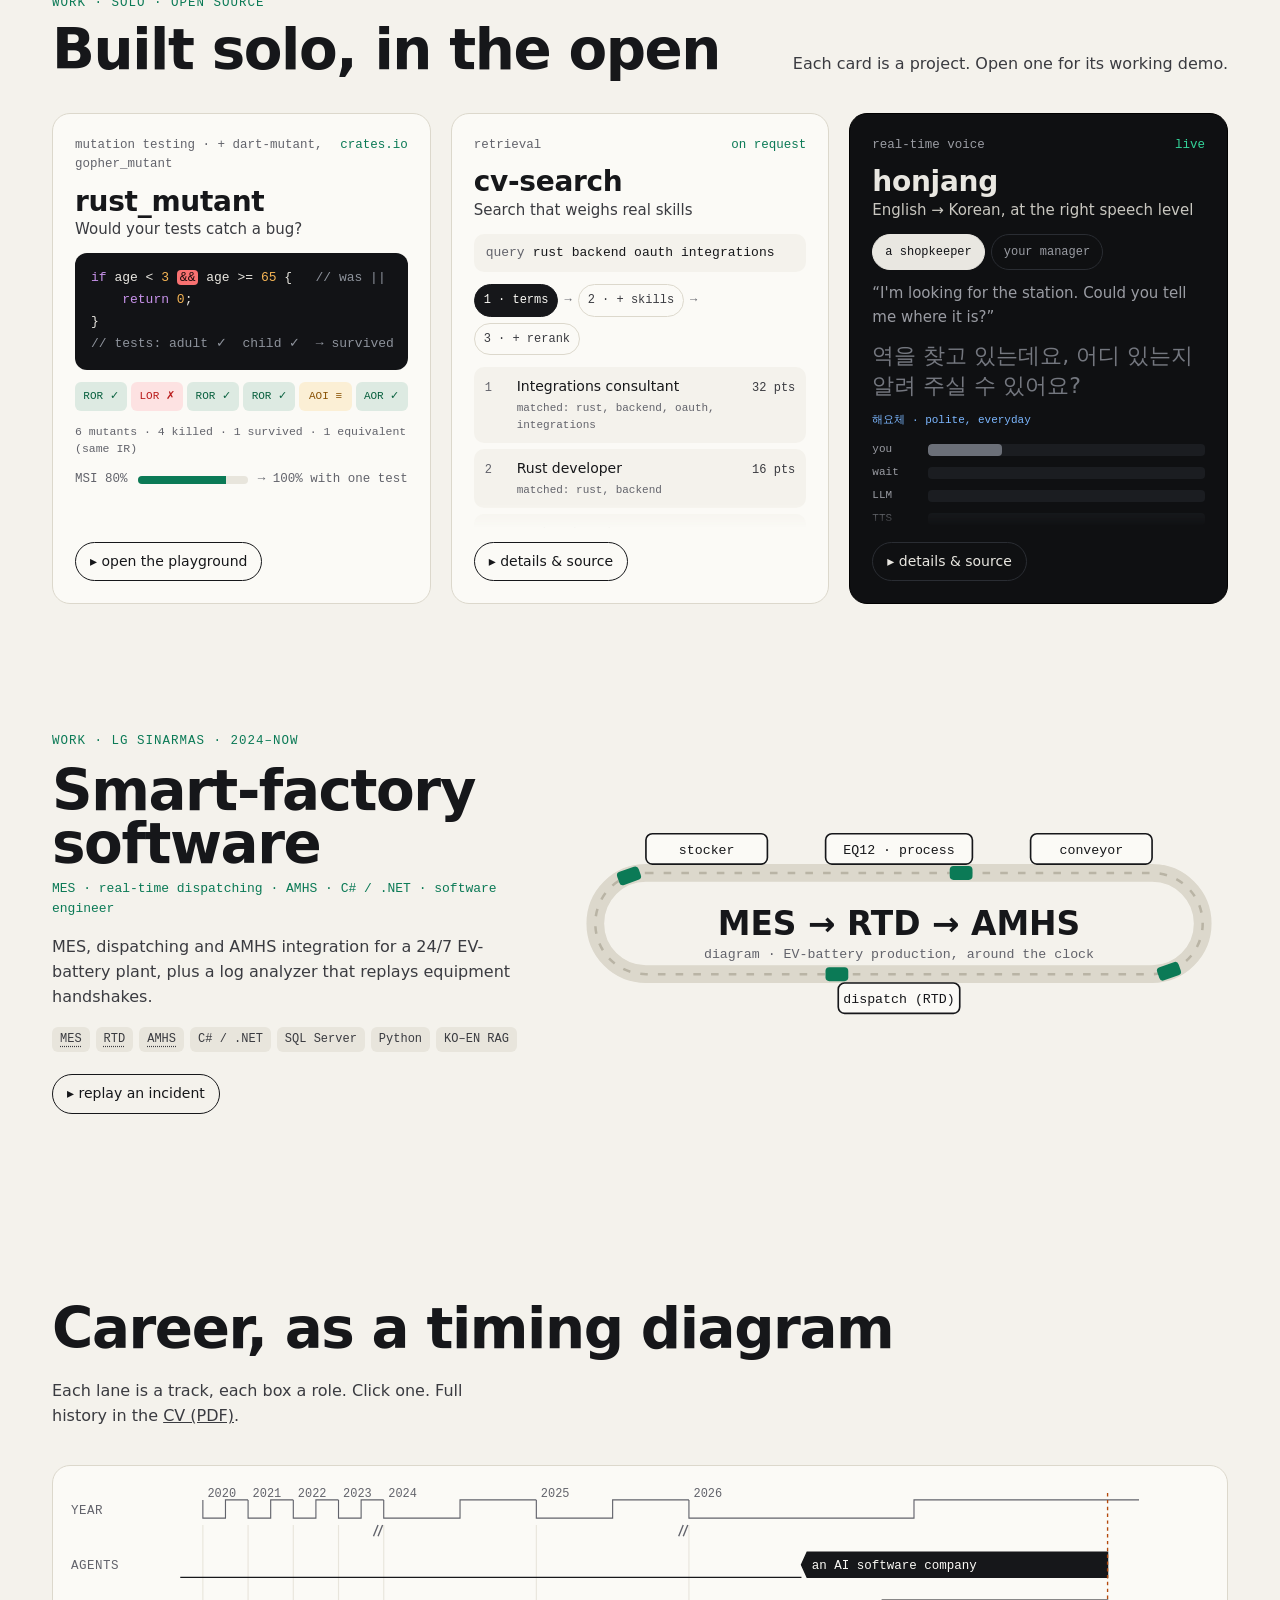
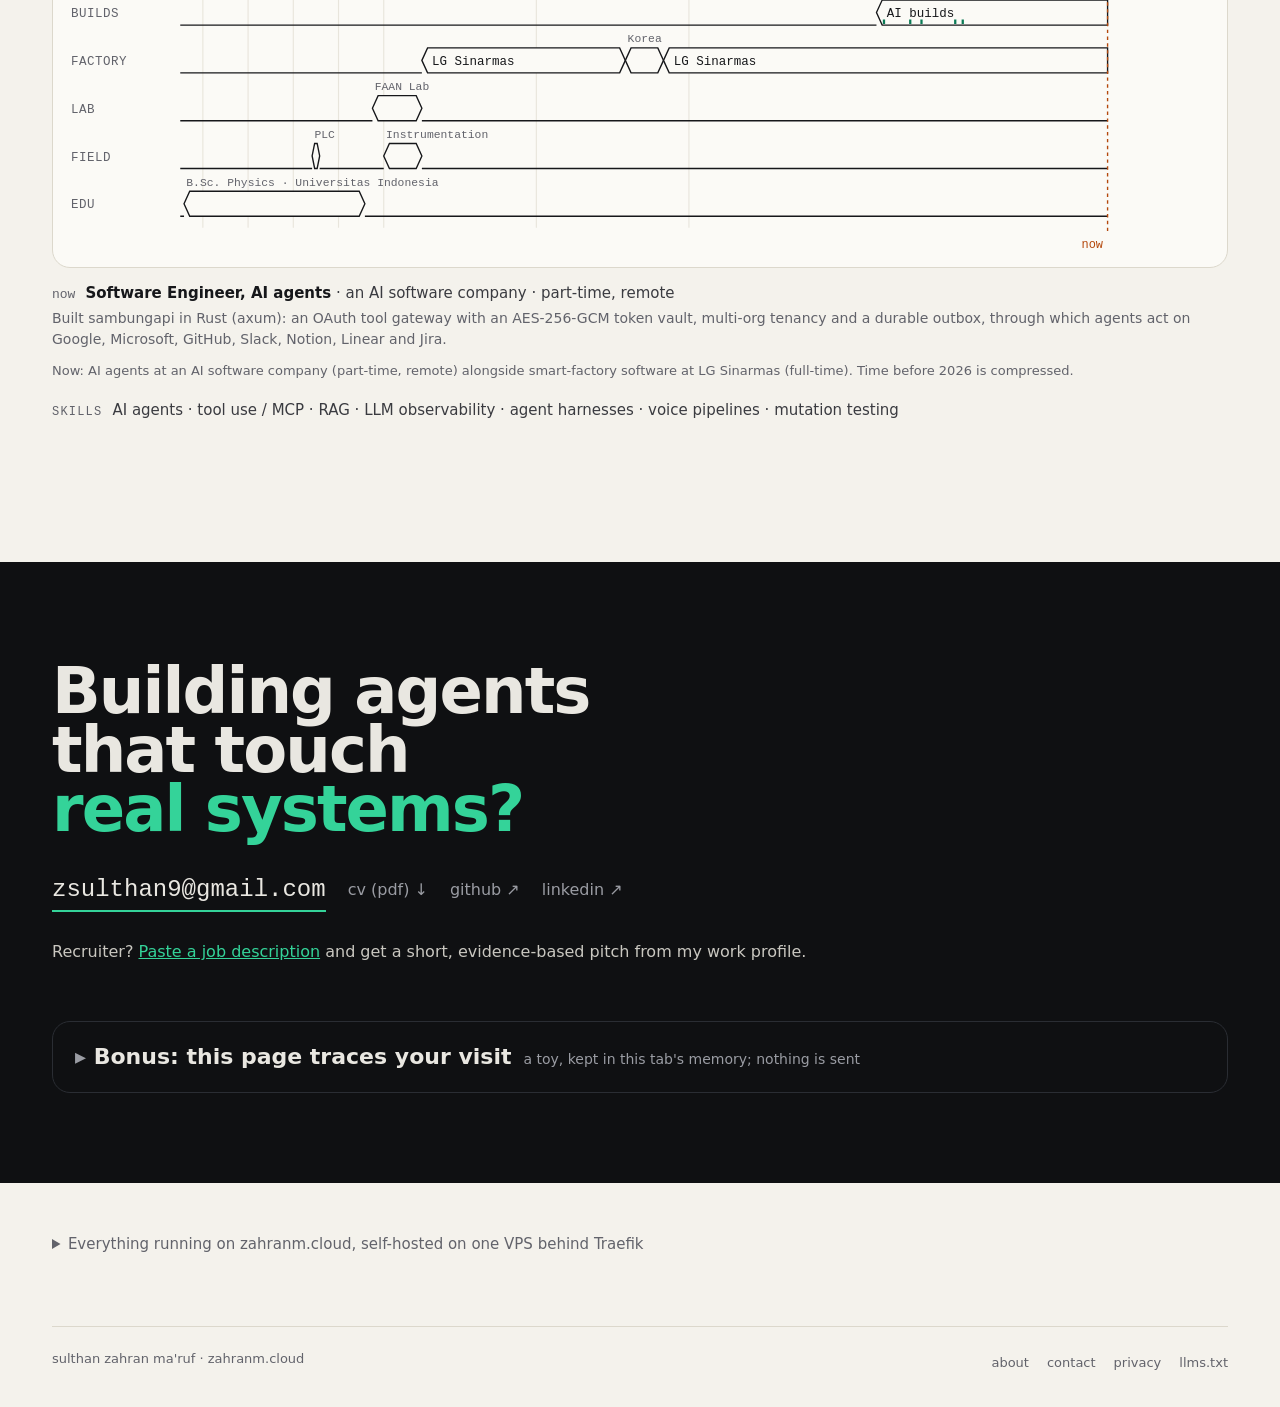
==== commit 845243f0: "hub: anonymize employer name and role dates across pages" ====
--- a/hub/index.html
+++ b/hub/index.html
@@ -40,7 +40,7 @@
       ],
       "worksFor": [
         {"@type": "Organization", "name": "LG Sinarmas Technology Solutions"},
-        {"@type": "Organization", "name": "Metatech"}
+        {"@type": "Organization", "name": "an AI software company"}
       ]
     },
     {
@@ -712,11 +712,11 @@
     <p class="eyebrow">Sulthan Zahran Ma'ruf · AI engineer</p>
     <h1 id="hero-title">I build what<br>AI agents <em>run on.</em></h1>
     <p class="sub">Tool gateways, agent runtimes, and the traces and evals that keep them honest.</p>
-    <p class="facts"><b>now</b>Metatech (AI agents) · LG Sinarmas (smart factory)<br>Indonesia (UTC+7) · Rust · TypeScript · Go · Python</p>
+    <p class="facts"><b>now</b>AI agents at an AI software company · LG Sinarmas (smart factory)<br>Indonesia (UTC+7) · Rust · TypeScript · Go · Python</p>
     </div>
 
     <div class="turn x" id="turn">
-      <div class="xbar"><span><b>Bella</b> · the AI chief of staff I build at Metatech</span><span class="rchip">replica · sample data</span></div>
+      <div class="xbar"><span><b>Bella</b> · the AI chief of staff I build at an AI software company</span><span class="rchip">replica · sample data</span></div>
       <div class="turn-top">
         <div class="msg in"><span class="ch">WhatsApp</span>Move my 3pm with Andi to tomorrow, same time, and let him know.</div>
         <div class="asker" role="group" aria-label="Who is asking"><span>try it as</span><button type="button" data-r="member" aria-pressed="true">a member</button><button type="button" data-r="allowlisted" aria-pressed="false">an allowlisted guest</button></div>
@@ -730,7 +730,7 @@
 
 <section class="act1 dark" id="turn-chapters" aria-label="The turn, span by span">
   <div class="wrap">
-    <div class="act-h"><p class="kicker">Work · Metatech · 2026–now</p><h2>The systems behind that turn</h2></div>
+    <div class="act-h"><p class="kicker">Work · an AI software company · now</p><h2>The systems behind that turn</h2></div>
     <div>
 
       <article class="chap" id="ch-gateway" aria-labelledby="ch1-title">
@@ -981,8 +981,8 @@
     </figure>
     <p class="skills"><b>skills</b>AI agents · tool use / MCP · RAG · LLM observability · agent harnesses · voice pipelines · mutation testing</p>
     <div class="roles" id="roles">
-      <div class="role" id="role-metatech">
-        <div><span class="when">Apr 2026 → now</span><span class="org">Metatech · part-time, remote</span></div>
+      <div class="role" id="role-agents">
+        <div><span class="when">now</span><span class="org">an AI software company · part-time, remote</span></div>
         <div><h3>Software Engineer, AI agents</h3><ul>
           <li>Built sambungapi in Rust (axum): an OAuth tool gateway with an AES-256-GCM token vault, multi-org tenancy and a durable outbox, through which agents act on Google, Microsoft, GitHub, Slack, Notion, Linear and Jira.</li>
           <li>Core engineer on Bella's agent worker (TypeScript): the runtime that plans, calls tools (Gmail, Calendar, Lark and more) and replies on every turn, over WhatsApp, Lark, Teams and web.</li>
@@ -1959,7 +1959,7 @@
   var today = new Date();
   var NOW = today.getFullYear() + (today.getMonth() + today.getDate() / 31) / 12;
   var lanes = [
-    { label: "AGENTS",  spans: [[ym(2026, 4), NOW, "Metatech", "", "metatech"]] },
+    { label: "AGENTS",  spans: [[ym(2026, 4), NOW, "an AI software company", "", "agents"]] },
     { label: "BUILDS",  spans: [[ym(2026, 6), NOW, "AI builds", "", "builds", [ym(2026, 6.2), ym(2026, 6.9), ym(2026, 7.2), ym(2026, 8.1), ym(2026, 8.3)]]] },
     { label: "FACTORY", spans: [[ym(2024, 4), ym(2025, 8), "LG Sinarmas", "", "lg"], [ym(2025, 8), ym(2025, 11), "Korea", "", "korea"], [ym(2025, 11), NOW, "LG Sinarmas", "", "lg"]] },
     { label: "LAB",     spans: [[ym(2023, 10), ym(2024, 4), "FAAN Lab", "", "faan"]] },
@@ -1967,7 +1967,7 @@
     { label: "EDU",     spans: [[ym(2019, 8), ym(2023, 8), "B.Sc. Physics · Universitas Indonesia", "", "ui"]] }
   ];
   var roles = [].slice.call(document.querySelectorAll(".role"));
-  var selected = "metatech";
+  var selected = "agents";
 
   function select(key, focusPanel) {
     selected = key;
@@ -1995,7 +1995,7 @@
     var top = 50, laneH = 42, half = 11, H = top + shown.length * laneH + 28;
     while (svg.firstChild) svg.removeChild(svg.firstChild);
     svg.setAttribute("viewBox", "0 0 " + W + " " + H);
-    document.getElementById("td-caption").textContent = (narrow ? "Earlier: B.Sc. Physics (Instrumentation), Universitas Indonesia, 2019–2023. " : "") + "Now: AI agents at Metatech (part-time, remote) alongside smart-factory software at LG Sinarmas (full-time). Time before 2026 is compressed.";
+    document.getElementById("td-caption").textContent = (narrow ? "Earlier: B.Sc. Physics (Instrumentation), Universitas Indonesia, 2019–2023. " : "") + "Now: AI agents at an AI software company (part-time, remote) alongside smart-factory software at LG Sinarmas (full-time). Time before 2026 is compressed.";
     /* piecewise time scale: [year, fraction of width] stops */
     var STOPS = narrow ? [[T0, 0], [2026, 0.42], [T1, 1]] : [[T0, 0], [2024, 0.2], [2026, 0.5], [T1, 1]];
     function x(t) {
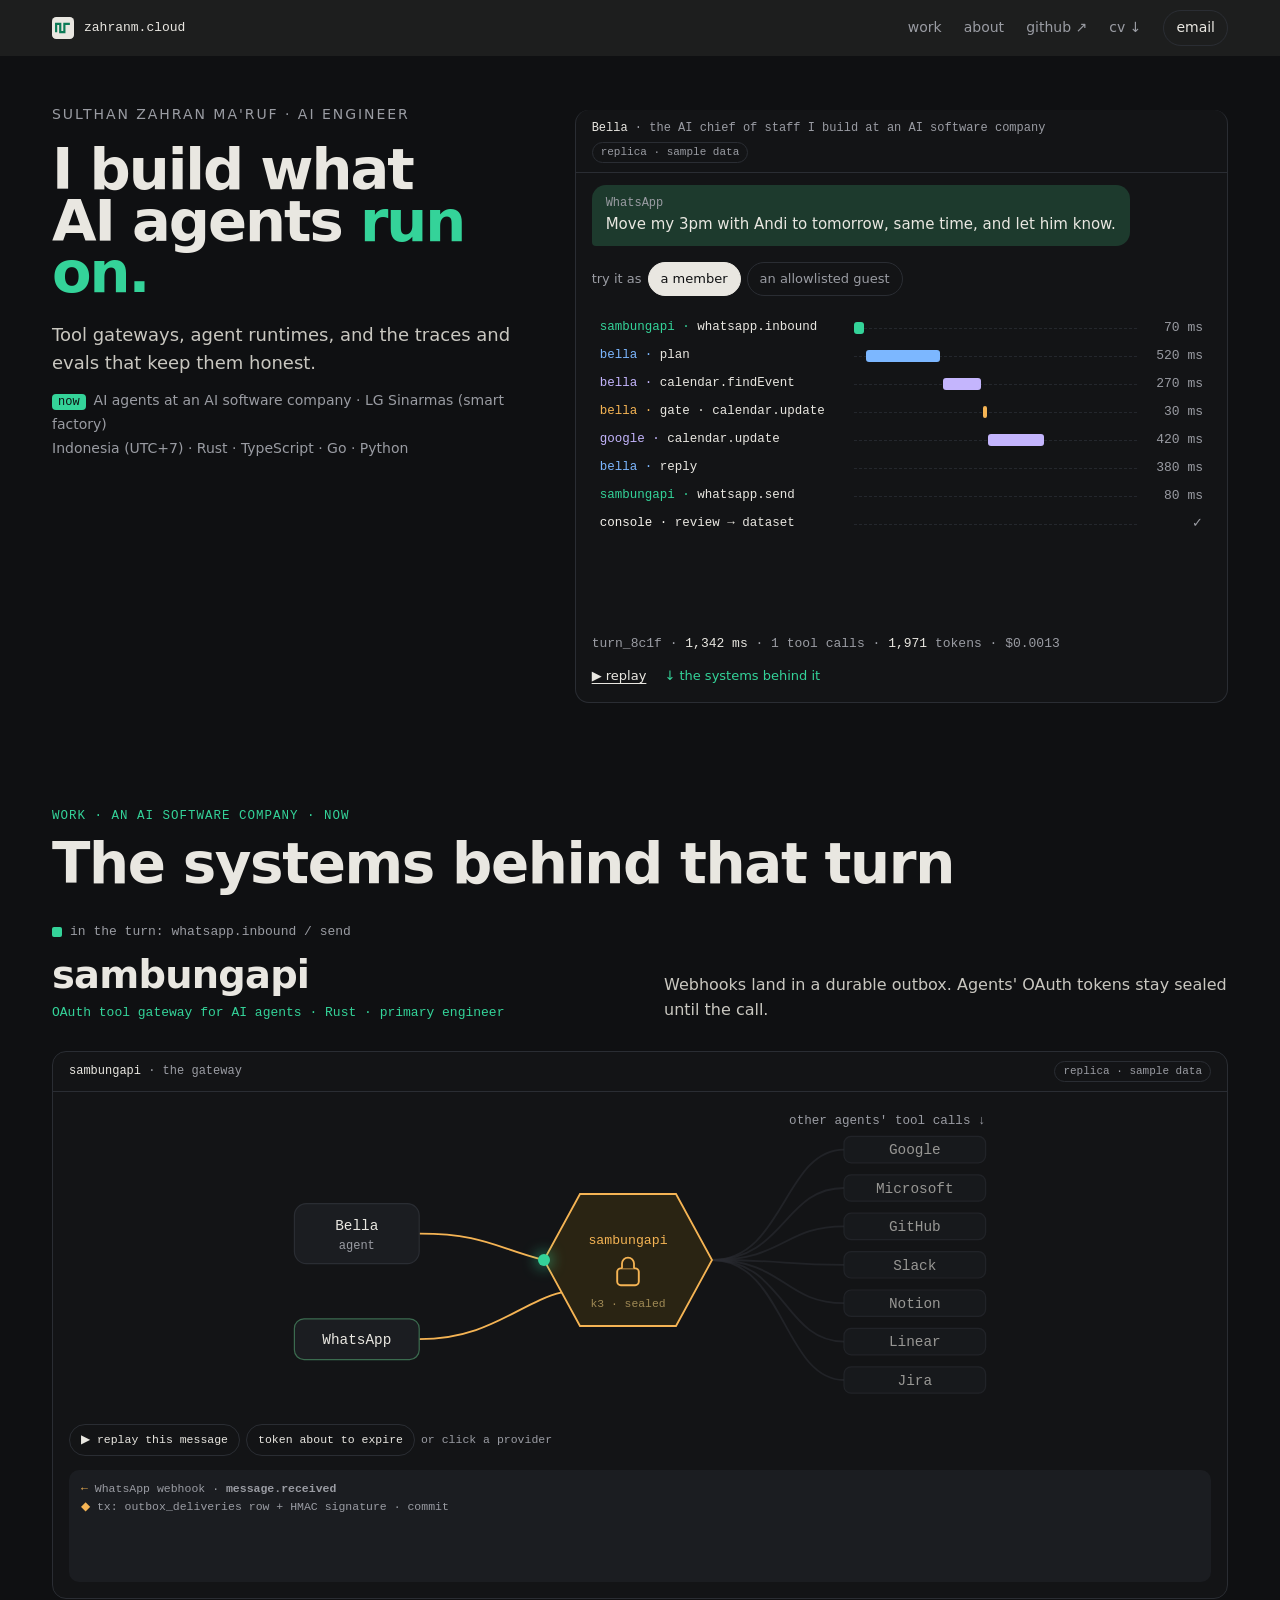
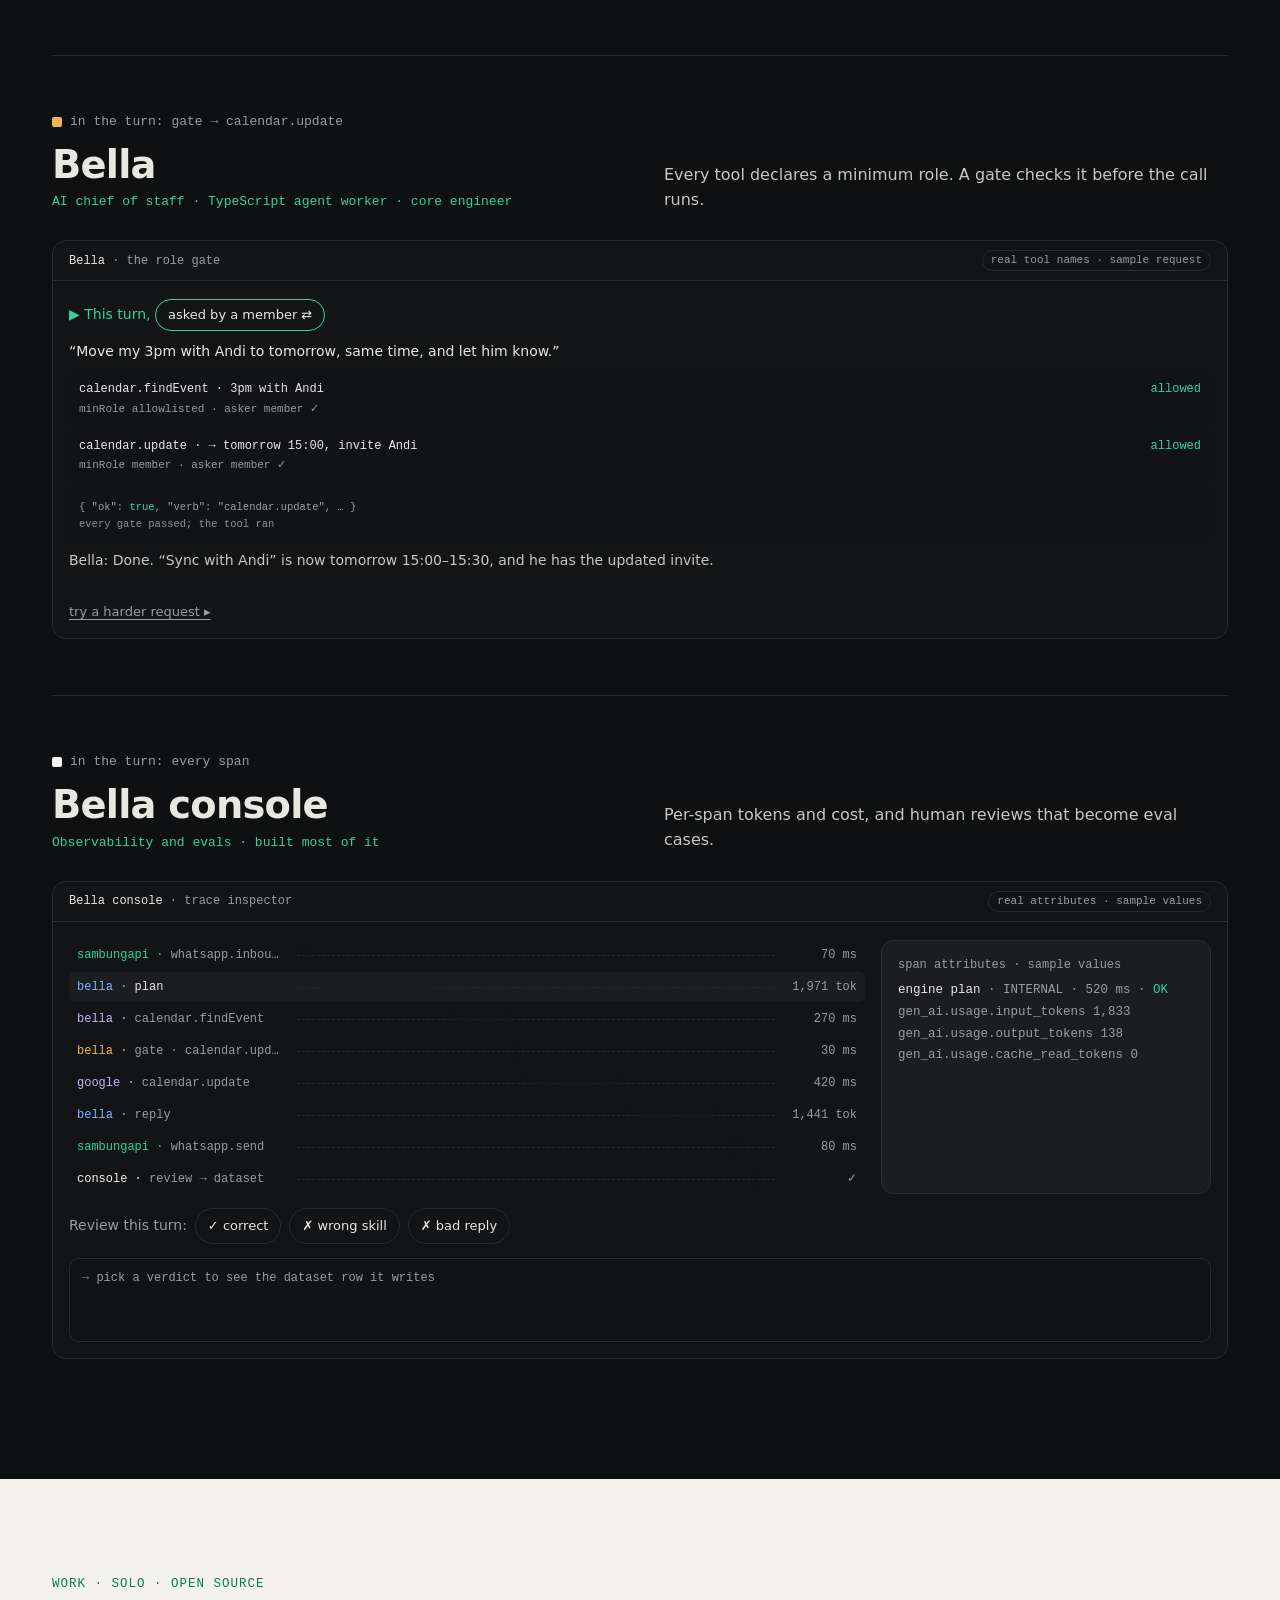
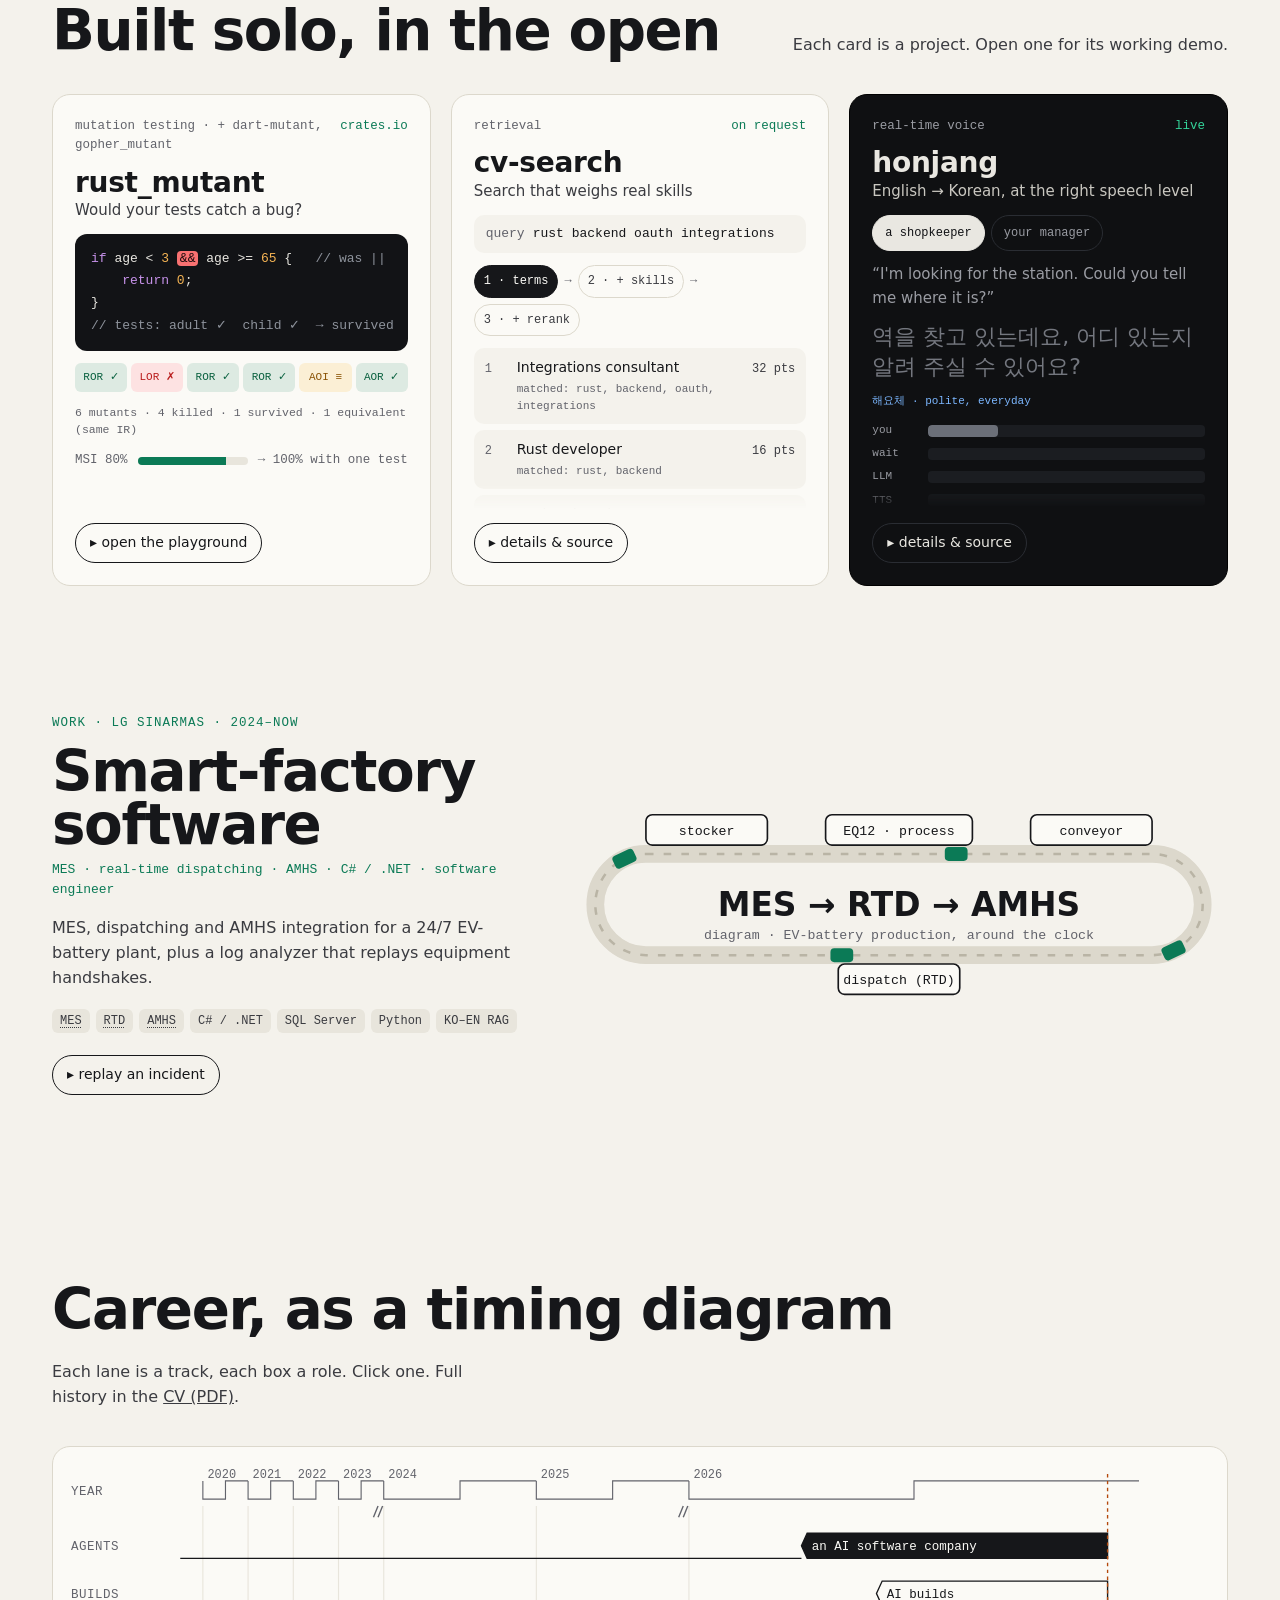
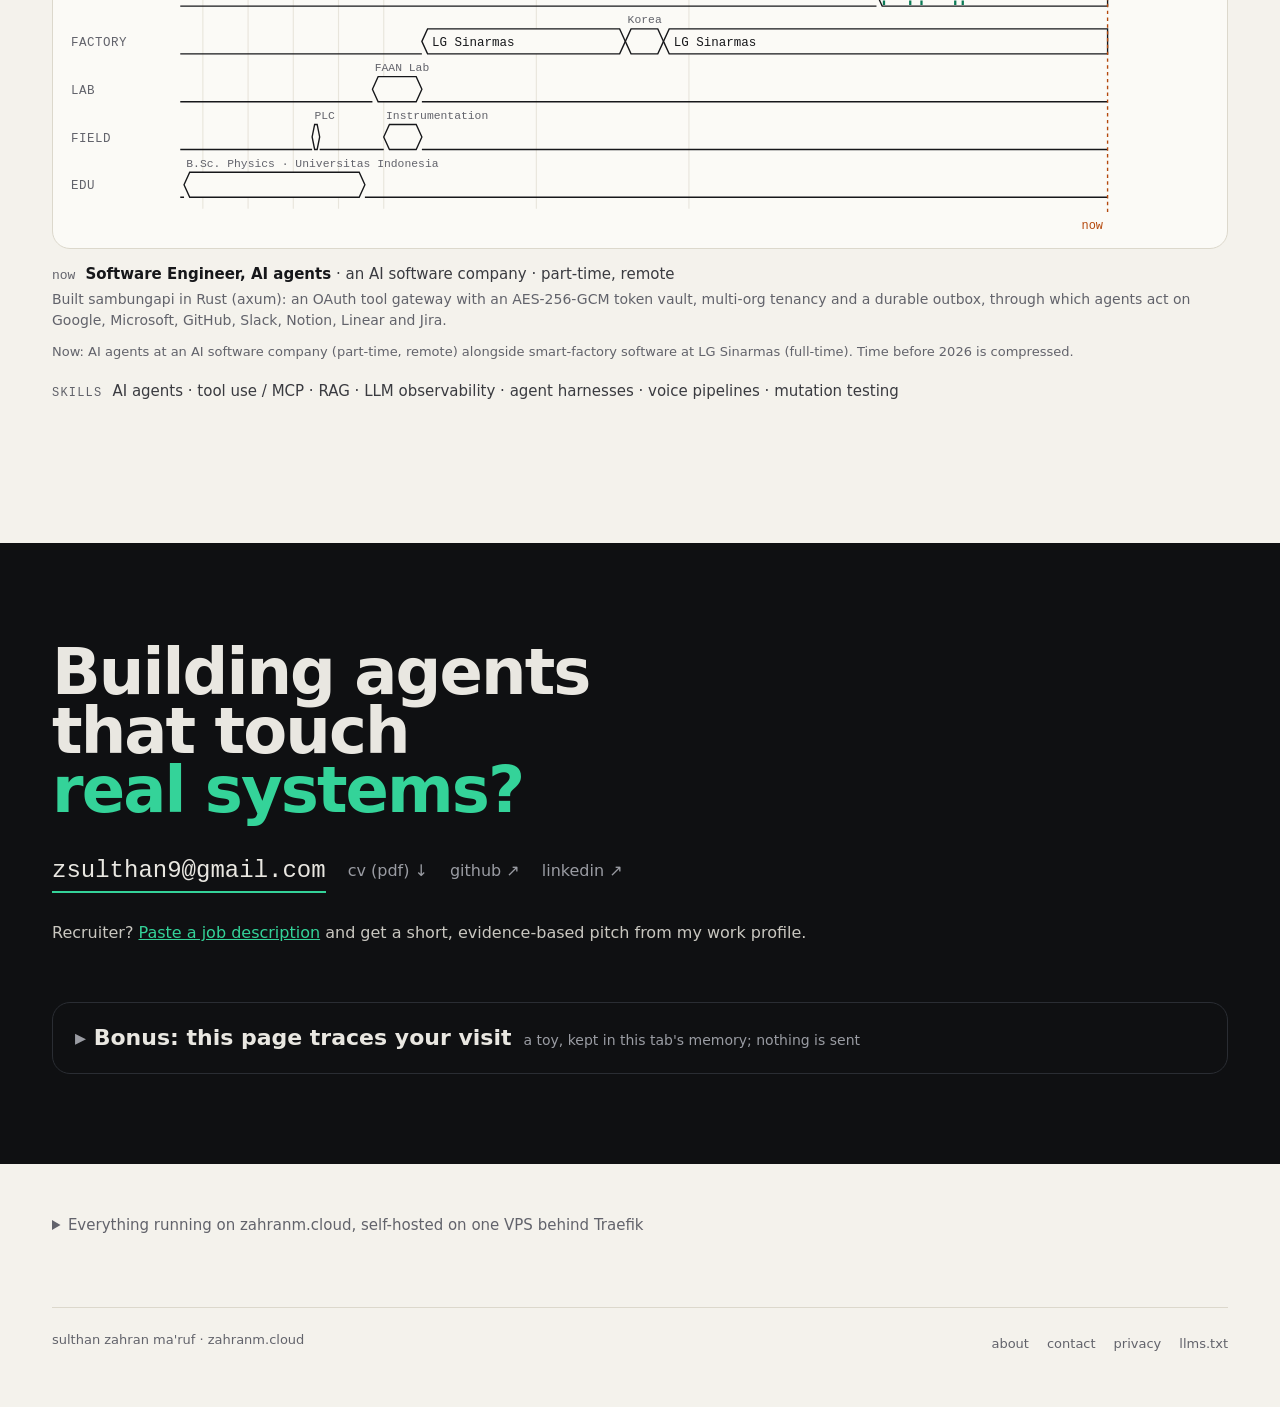
==== commit 81557917: "chore: add GA4 analytics tag" ====
--- a/hub/index.html
+++ b/hub/index.html
@@ -681,6 +681,14 @@
   *, *::before, *::after { transition: none !important; animation: none !important; }
 }
 </style>
+<!-- Google tag (gtag.js) -->
+<script async src="https://www.googletagmanager.com/gtag/js?id=G-P8D6TF0P1C"></script>
+<script>
+window.dataLayer = window.dataLayer || [];
+function gtag(){dataLayer.push(arguments);}
+gtag("js", new Date());
+gtag("config", "G-P8D6TF0P1C");
+</script>
 </head>
 <body class="no-js">
 <script>document.body.className = "js";</script>
